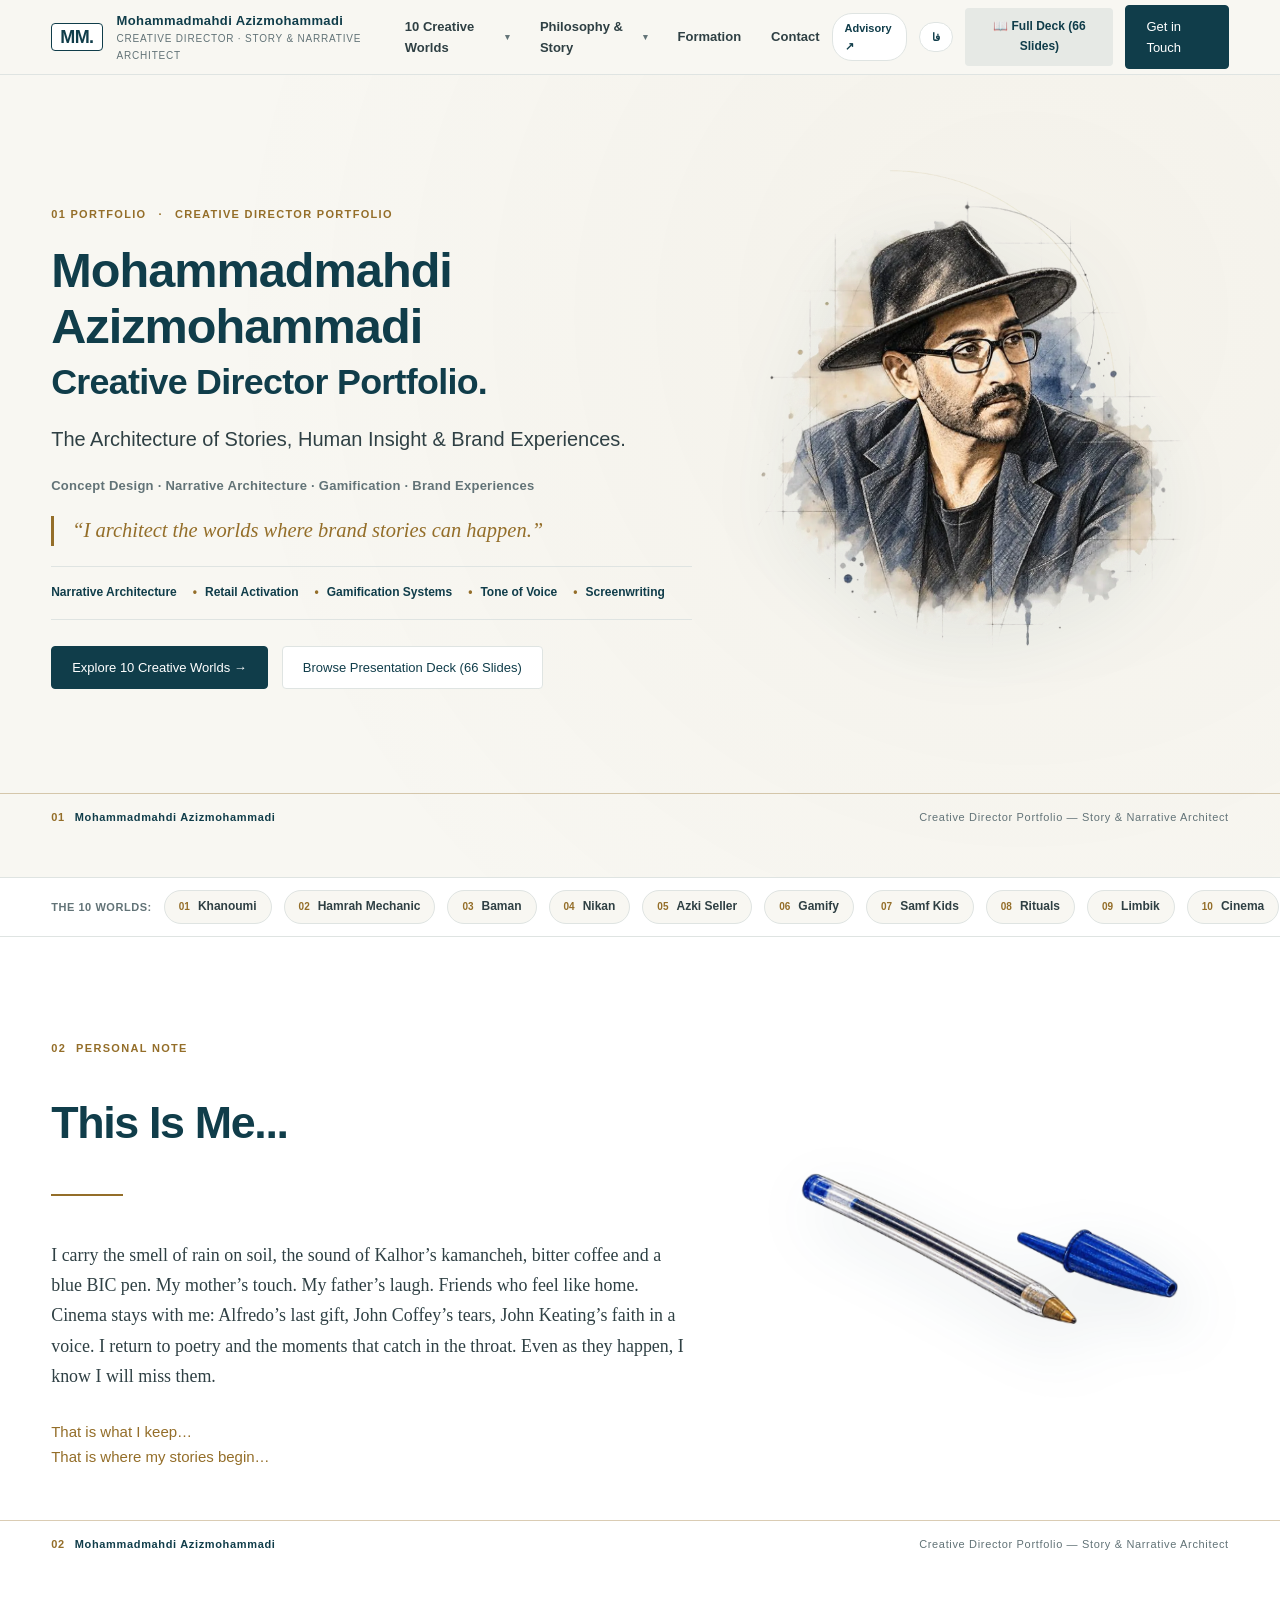
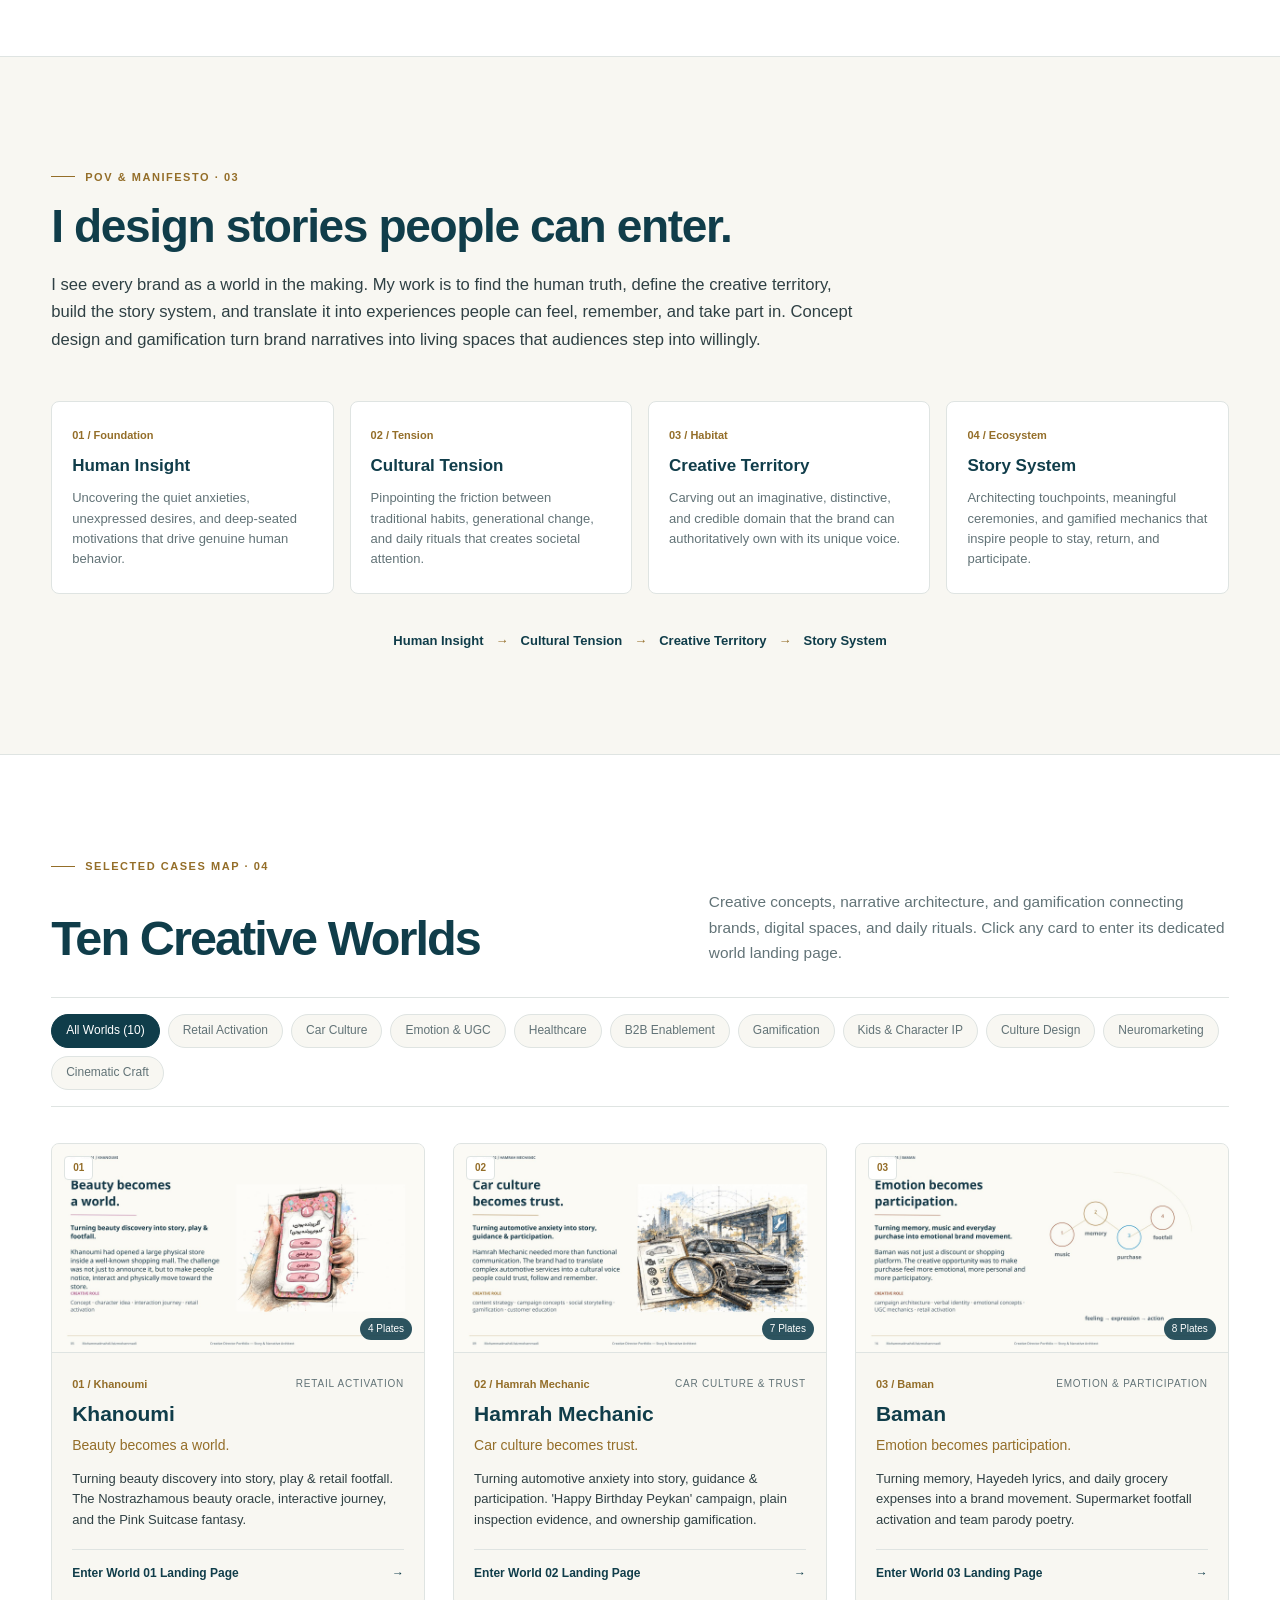
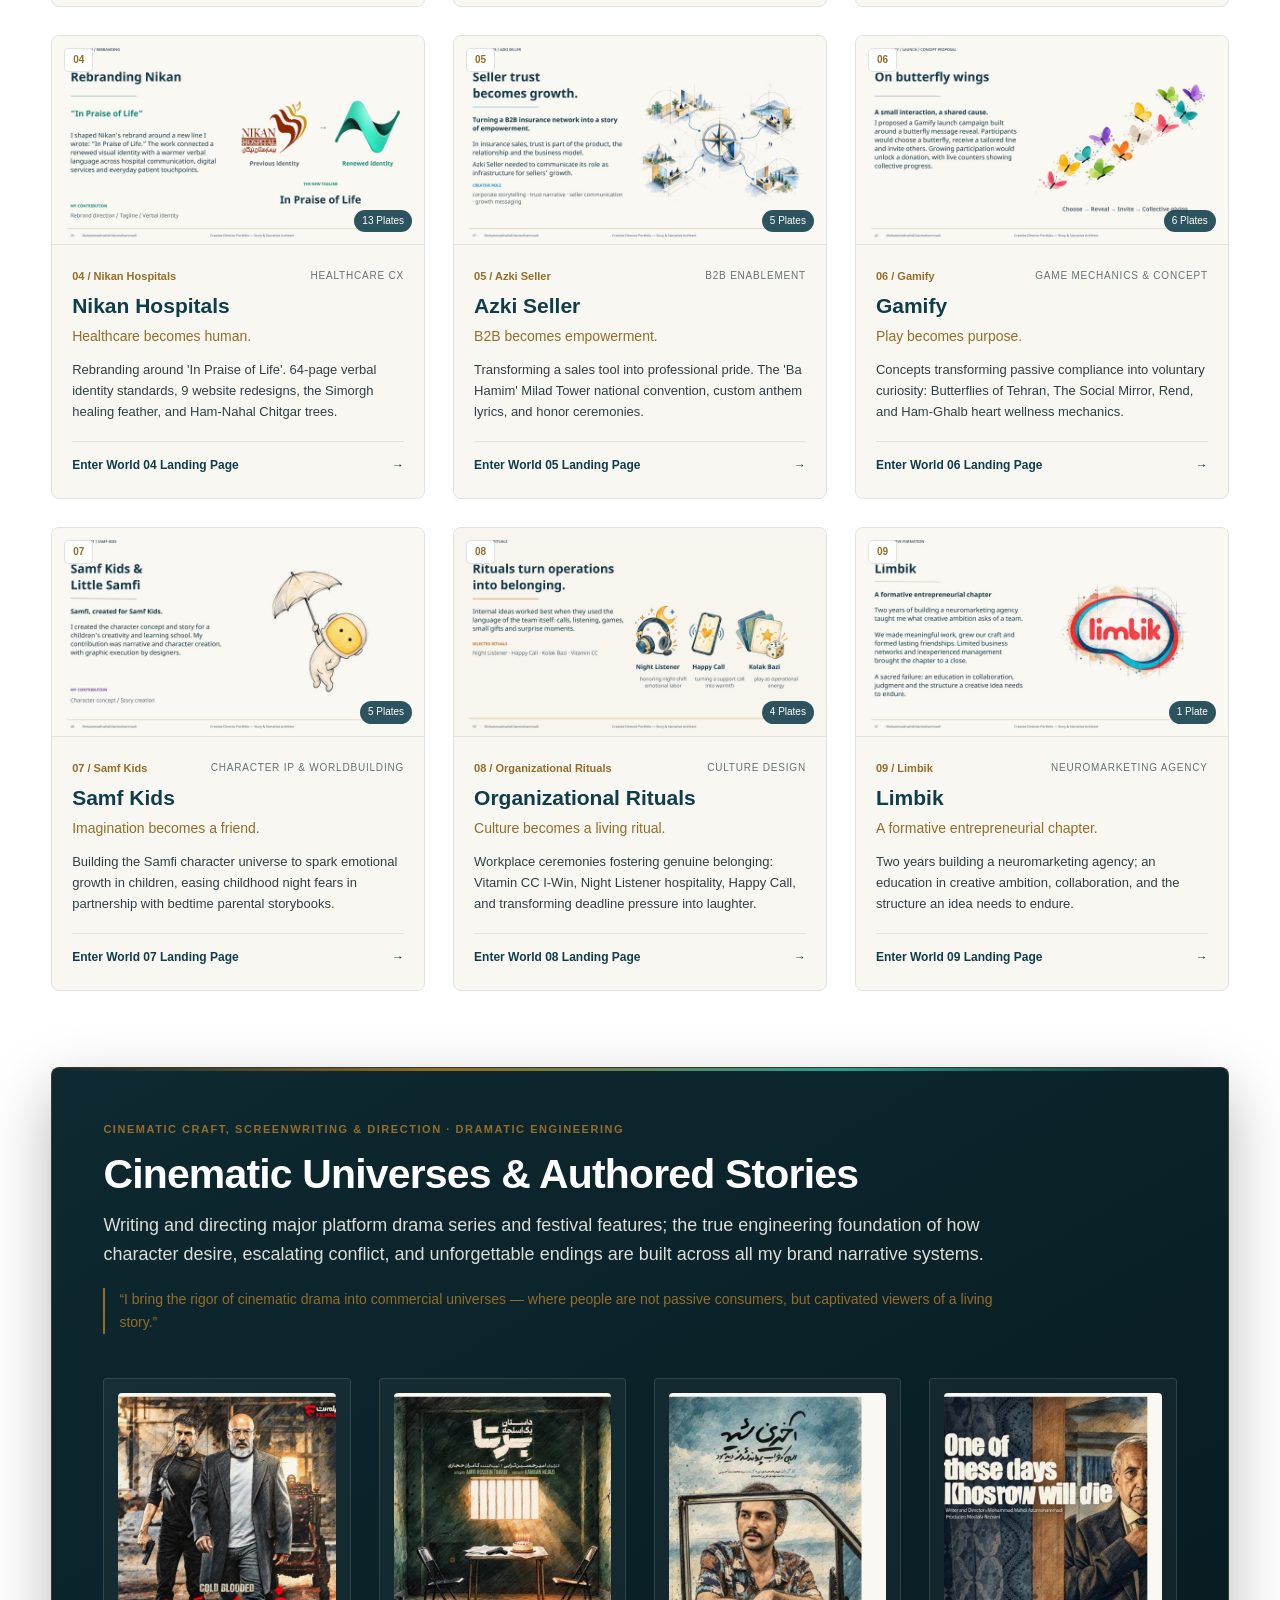
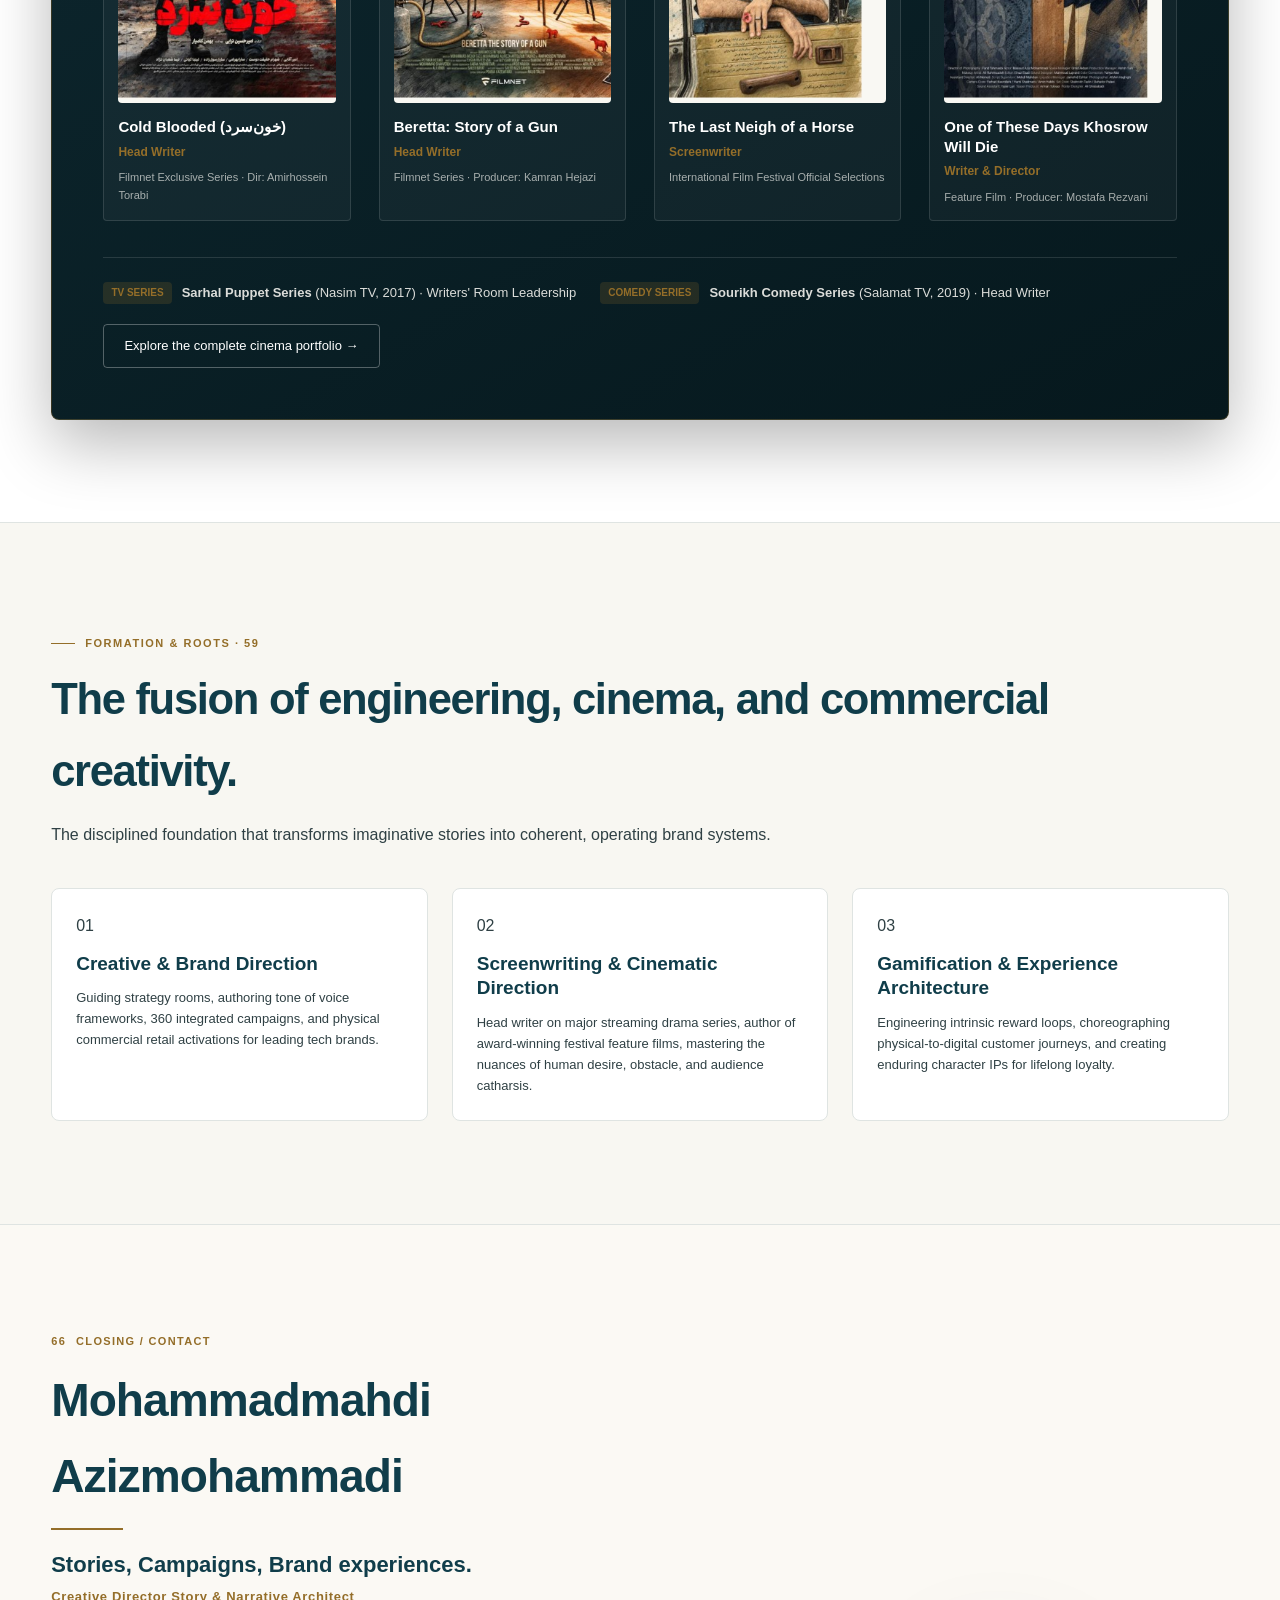
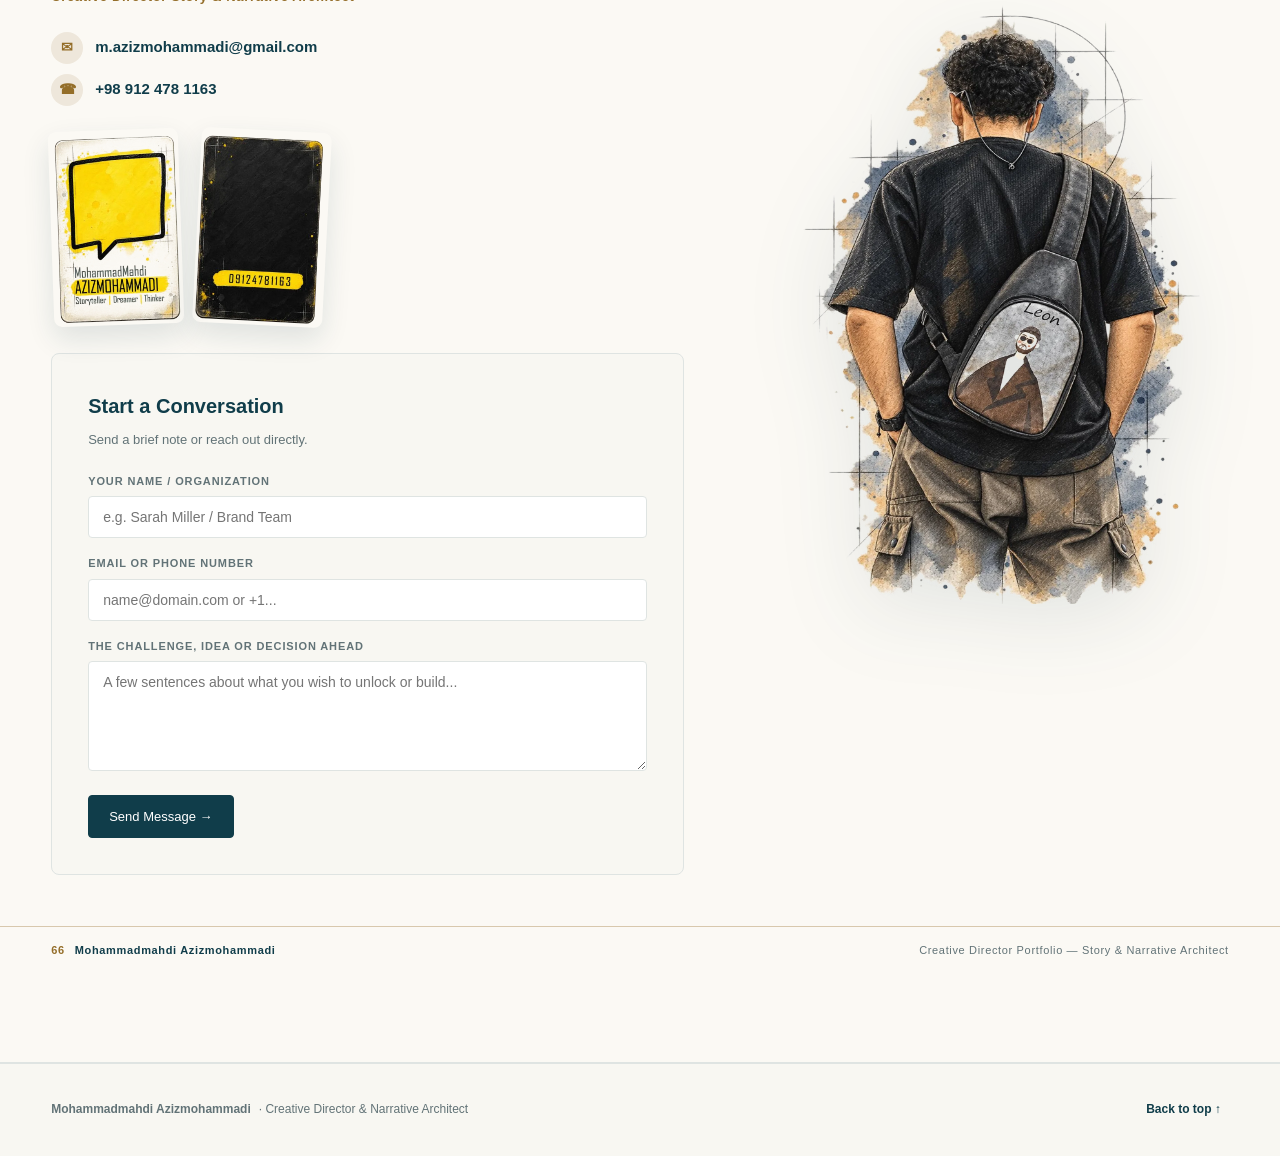
==== index.html @ a660a2ba "Use local type system and improve image decoding" ====
<!doctype html>
<html lang="en" dir="ltr">
<head>
  <meta charset="utf-8">
  <meta name="viewport" content="width=device-width, initial-scale=1">
  <meta name="description" content="Mohammadmahdi Azizmohammadi — Creative Director & Narrative Architect. The Architecture of Stories, Human Insight & Brand Experiences.">
  <meta name="theme-color" content="#f8f7f2">
  <link rel="canonical" href="https://portfolio.azizmohammadii.ir/">
  <link rel="alternate" hreflang="fa" href="https://portfolio.azizmohammadii.ir/index-fa.html">
  <link rel="alternate" hreflang="en" href="https://portfolio.azizmohammadii.ir/">
  <link rel="alternate" hreflang="x-default" href="https://portfolio.azizmohammadii.ir/">
  <meta property="og:url" content="https://portfolio.azizmohammadii.ir/">
  <title>Mohammadmahdi Azizmohammadi — Creative Director & Narrative Architect</title>
  
  <!-- Open Graph / Meta -->
  <meta property="og:type" content="website">
  <meta property="og:title" content="Mohammadmahdi Azizmohammadi — Creative Director Portfolio">
  <meta property="og:description" content="The Architecture of Stories, Human Insight & Brand Experiences. Concept Design · Narrative Architecture · Gamification · Brand Experiences.">
  <meta property="og:image" content="https://portfolio.azizmohammadii.ir/assets/deck/web/page-01.jpg">
  <meta name="twitter:card" content="summary_large_image">
  <meta name="twitter:title" content="Mohammadmahdi Azizmohammadi — Creative Director">
  <meta name="twitter:description" content="I architect the worlds where brand stories can happen.">
  <meta name="twitter:image" content="https://portfolio.azizmohammadii.ir/assets/deck/web/page-01.jpg">

  <!-- Schema.org Structured Data -->
  <script type="application/ld+json">
  {
    "@context": "https://schema.org",
    "@graph": [
      {
        "@type": "Person",
        "@id": "#person",
        "name": "Mohammadmahdi Azizmohammadi",
        "jobTitle": "Creative Director & Narrative Architect",
        "description": "The Architecture of Stories, Human Insight & Brand Experiences.",
        "email": "mailto:m.azizmohammadi@gmail.com",
        "telephone": "+989124781163",
        "image": "https://portfolio.azizmohammadii.ir/assets/deck/web/page-01.jpg"
      },
      {
        "@type": "ProfessionalService",
        "name": "Mohammadmahdi Azizmohammadi Creative Studio",
        "description": "Concept Design, Narrative Architecture, Gamification & Brand Experiences.",
        "provider": { "@id": "#person" }
      }
    ]
  }
  </script>

  <link rel="icon" href="data:image/svg+xml,<svg xmlns='http://www.w3.org/2000/svg' viewBox='0 0 100 100'><rect width='100' height='100' rx='20' fill='%23103d4a'/><text x='50%' y='55%' dominant-baseline='middle' text-anchor='middle' fill='%23f8f7f2' font-family='sans-serif' font-weight='700' font-size='42'>MM</text></svg>">
<link rel="stylesheet" href="portfolio.css">
</head>
<body>
  <a class="skip-link" href="#cases">Skip to projects</a>

  <!-- Architectural Laser Scan Curtain Transition -->
  <div class="architectural-curtain" id="architecturalCurtain" aria-hidden="true">
    <div class="curtain-backdrop"></div>
    <div class="curtain-laser-line"></div>
    <div class="curtain-content">
      <div class="curtain-coords">+ 35.6892° N / 51.3890° E // SCALE 1:1</div>
      <div class="curtain-title">ARCHITECTURAL SCAN // MM.</div>
    </div>
  </div>

  <!-- Ultra-Fast Kinetic Montage Intro (30 Project Slides @ 50ms) -->
  <header class="site-header">
    <div class="container header-inner">
      <div class="logo-group">
        <a href="#hero" class="site-mark" onclick="closeWorldLanding()" aria-label="Home">MM.</a>
        <div class="logo-text">
          <span class="logo-title">Mohammadmahdi Azizmohammadi</span>
          <span class="logo-subtitle">Creative Director · Story & Narrative Architect</span>
        </div>
      </div>

      <nav class="site-nav" id="siteNav" aria-label="Main Navigation">
        <ul class="nav-links">
          <!-- 10 Worlds Dropdown -->
          <li class="nav-item">
            <a href="#cases" class="nav-link" onclick="closeWorldLanding()">
              <span>10 Creative Worlds</span>
              <span class="nav-chevron">▾</span>
            </a>
            <div class="nav-dropdown mega-dropdown">
              <div class="dropdown-header">
                <span>The 10 Authored Worlds (Cases 01 to 10)</span>
                <span>Case Chapters</span>
              </div>
              <div class="dropdown-grid">
                <a href="#cases" class="dropdown-item" data-open-case="khanoumi">
                  <span class="dropdown-item-num">01</span>
                  <div class="dropdown-item-copy">
                    <strong>Khanoumi</strong>
                    <small>Retail Activation & Nostrazhamous Oracle</small>
                  </div>
                </a>
                <a href="#cases" class="dropdown-item" data-open-case="hamrah">
                  <span class="dropdown-item-num">02</span>
                  <div class="dropdown-item-copy">
                    <strong>Hamrah Mechanic</strong>
                    <small>Car Culture, Inspection Evidence & Peykan</small>
                  </div>
                </a>
                <a href="#cases" class="dropdown-item" data-open-case="baman">
                  <span class="dropdown-item-num">03</span>
                  <div class="dropdown-item-copy">
                    <strong>Baman</strong>
                    <small>Emotion, Hayedeh Lyrics, Receipts & Team Lore</small>
                  </div>
                </a>
                <a href="#cases" class="dropdown-item" data-open-case="nikan">
                  <span class="dropdown-item-num">04</span>
                  <div class="dropdown-item-copy">
                    <strong>Nikan Hospitals</strong>
                    <small>In Praise of Life, Verbal Identity, 9 Sites & Simorgh</small>
                  </div>
                </a>
                <a href="#cases" class="dropdown-item" data-open-case="azki">
                  <span class="dropdown-item-num">05</span>
                  <div class="dropdown-item-copy">
                    <strong>Azki Seller</strong>
                    <small>B2B Agent Enablement & 'Ba Hamim' Convention</small>
                  </div>
                </a>
                <a href="#cases" class="dropdown-item" data-open-case="gamify">
                  <span class="dropdown-item-num">06</span>
                  <div class="dropdown-item-copy">
                    <strong>Gamify</strong>
                    <small>Game Mechanics: Butterflies, The Mirror & Rend</small>
                  </div>
                </a>
                <a href="#cases" class="dropdown-item" data-open-case="samf">
                  <span class="dropdown-item-num">07</span>
                  <div class="dropdown-item-copy">
                    <strong>Samf Kids</strong>
                    <small>Character IP Creation & Childhood Storyworld</small>
                  </div>
                </a>
                <a href="#cases" class="dropdown-item" data-open-case="rituals">
                  <span class="dropdown-item-num">08</span>
                  <div class="dropdown-item-copy">
                    <strong>Organizational Rituals</strong>
                    <small>Vitamin CC, Night Listener & Psychological Safety</small>
                  </div>
                </a>
                <a href="#cases" class="dropdown-item" data-open-case="limbik">
                  <span class="dropdown-item-num">09</span>
                  <div class="dropdown-item-copy">
                    <strong>Limbik</strong>
                    <small>Neuromarketing Agency & Entrepreneurial Chapter</small>
                  </div>
                </a>
                <a href="#cases" class="dropdown-item" data-open-case="screenwriting">
                  <span class="dropdown-item-num">10</span>
                  <div class="dropdown-item-copy">
                    <strong>Screenwriting & Cinema Craft</strong>
                    <small>Cold Blooded, Beretta, The Horse & Khosrow</small>
                  </div>
                </a>
              </div>
            </div>
          </li>

          <!-- Philosophy Dropdown -->
          <li class="nav-item">
            <a href="#pov" class="nav-link" onclick="closeWorldLanding()">
              <span>Philosophy & Story</span>
              <span class="nav-chevron">▾</span>
            </a>
            <div class="nav-dropdown">
              <a href="#about" class="dropdown-item" onclick="closeWorldLanding()">
                <span class="dropdown-item-num">02</span>
                <div class="dropdown-item-copy">
                  <strong>This Is Me... (Personal Note)</strong>
                  <small>Smell of rain, Kalhor's kamancheh & blue BIC pen</small>
                </div>
              </a>
              <a href="#pov" class="dropdown-item" onclick="closeWorldLanding()">
                <span class="dropdown-item-num">03</span>
                <div class="dropdown-item-copy">
                  <strong>The 4-Pillar Narrative Architecture</strong>
                  <small>From Human Insight to Story System</small>
                </div>
              </a>
            </div>
          </li>

          <li><a href="#formation" class="nav-link" onclick="closeWorldLanding()">Formation</a></li>
          <li><a href="#contact" class="nav-link" onclick="closeWorldLanding()">Contact</a></li>
        </ul>
      </nav>

      <div class="header-actions">
        <a href="https://azizmohammadii.ir/" class="lang-switch advisory-switch" title="Strategic Advisory">Advisory ↗</a>
        
        <a href="index-fa.html" class="lang-switch" title="Persian Edition">فا</a>
        <button type="button" class="btn-deck-trigger" onclick="openDeck(1)">
          <span>📖 Full Deck (66 Slides)</span>
        </button>
        <a href="#contact" class="btn-primary" onclick="closeWorldLanding()">Get in Touch</a>
        <button type="button" class="mobile-menu-btn" id="mobileMenuBtn" aria-label="Menu">☰</button>
      </div>
    </div>
  </header>

  <!-- Master Monograph View -->
  <main id="mainView">
    <!-- Page 01: Master Cover Monograph with Seamless Transparent Portrait -->
    <section class="hero-section hero-monograph" id="hero">
      <div class="container hero-grid">
        <div class="hero-copy">
          <div class="hero-deck-badge">
            <span>01 PORTFOLIO</span>
            <span>·</span>
            <span>CREATIVE DIRECTOR PORTFOLIO</span>
          </div>
          <h1 class="hero-title">
            <span class="hero-title-name">Mohammadmahdi Azizmohammadi</span>
            <span class="hero-title-role">Creative Director Portfolio.</span>
          </h1>
          <p class="hero-tagline">The Architecture of Stories, Human Insight & Brand Experiences.</p>
          <div class="hero-subtags">Concept Design · Narrative Architecture · Gamification · Brand Experiences</div>
          <blockquote class="hero-motto">“I architect the worlds where brand stories can happen.”</blockquote>
          
          <div class="hero-specialisms">
            <span class="spec-item">Narrative Architecture</span>
            <span class="spec-item">Retail Activation</span>
            <span class="spec-item">Gamification Systems</span>
            <span class="spec-item">Tone of Voice</span>
            <span class="spec-item">Screenwriting</span>
          </div>

          <div class="hero-actions">
            <a href="#cases" class="btn-primary">Explore 10 Creative Worlds →</a>
            <button type="button" class="btn-secondary" onclick="openDeck(1)">Browse Presentation Deck (66 Slides)</button>
          </div>
        </div>

        <!-- Direct Transparent Portrait Artwork: No White Cards, No Frames -->
        <div class="hero-artwork-area">
          <img src="assets/deck/web/portrait-cover.webp" alt="Mohammadmahdi Azizmohammadi — Story & Narrative Architect" class="hero-portrait-art" width="710" height="885" loading="eager" decoding="async"/>
        </div>
      </div>

      <!-- Architectural Monograph Baseline Rule -->
      <div class="container monograph-baseline-rule">
        <div class="baseline-left">
          <span class="baseline-num">01</span>
          <span class="baseline-author">Mohammadmahdi Azizmohammadi</span>
        </div>
        <div class="baseline-right">
          <span>Creative Director Portfolio — Story & Narrative Architect</span>
        </div>
      </div>
    </section>

    <!-- Chapter Fast-Jump Ribbon -->
    <div class="chapter-ribbon" role="navigation" aria-label="Fast Jump to Chapters">
      <div class="container chapter-ribbon-inner">
        <span style="font-size:11px;font-weight:700;color:var(--muted);letter-spacing:0.05em;">THE 10 WORLDS:</span>
        <button type="button" class="chapter-pill" data-open-case="khanoumi"><span class="chapter-pill-num">01</span> Khanoumi</button>
        <button type="button" class="chapter-pill" data-open-case="hamrah"><span class="chapter-pill-num">02</span> Hamrah Mechanic</button>
        <button type="button" class="chapter-pill" data-open-case="baman"><span class="chapter-pill-num">03</span> Baman</button>
        <button type="button" class="chapter-pill" data-open-case="nikan"><span class="chapter-pill-num">04</span> Nikan</button>
        <button type="button" class="chapter-pill" data-open-case="azki"><span class="chapter-pill-num">05</span> Azki Seller</button>
        <button type="button" class="chapter-pill" data-open-case="gamify"><span class="chapter-pill-num">06</span> Gamify</button>
        <button type="button" class="chapter-pill" data-open-case="samf"><span class="chapter-pill-num">07</span> Samf Kids</button>
        <button type="button" class="chapter-pill" data-open-case="rituals"><span class="chapter-pill-num">08</span> Rituals</button>
        <button type="button" class="chapter-pill" data-open-case="limbik"><span class="chapter-pill-num">09</span> Limbik</button>
        <button type="button" class="chapter-pill" data-open-case="screenwriting"><span class="chapter-pill-num">10</span> Cinema</button>
        <button type="button" class="chapter-pill" onclick="openDeck(1)" style="border-color:var(--gold);color:var(--gold);"><span class="chapter-pill-num">📖</span> Full Deck</button>
      </div>
    </div>

    <!-- Page 02: Personal Note ("This Is Me...") with Direct Transparent BIC Pen -->
    <section class="personal-note-section note-monograph" id="about">
      <div class="container note-grid">
        <div class="note-copy">
          <div class="monograph-folio-tag">
            <span>02</span>
            <span>PERSONAL NOTE</span>
          </div>
          <h2 class="note-title">This Is Me...</h2>
          <div class="note-gold-rule"></div>
          
          <p class="note-passage">
            I carry the smell of rain on soil, the sound of Kalhor’s kamancheh, bitter coffee and a blue BIC pen. My mother’s touch. My father’s laugh. Friends who feel like home. Cinema stays with me: Alfredo’s last gift, John Coffey’s tears, John Keating’s faith in a voice. I return to poetry and the moments that catch in the throat. Even as they happen, I know I will miss them.
          </p>
          <div class="note-closer">
            <p>That is what I keep…</p>
            <p>That is where my stories begin…</p>
          </div>
        </div>

        <!-- Direct Transparent Blue BIC Pen resting on the paper canvas -->
        <div class="note-artwork-area">
          <img src="assets/deck/web/bic-pen.webp" alt="Blue BIC Pen and Cap — Where Stories Begin" class="bic-pen-art" width="625" height="340" loading="lazy" decoding="async"/>
        </div>
      </div>

      <!-- Architectural Baseline Rule -->
      <div class="container monograph-baseline-rule">
        <div class="baseline-left">
          <span class="baseline-num">02</span>
          <span class="baseline-author">Mohammadmahdi Azizmohammadi</span>
        </div>
        <div class="baseline-right">
          <span>Creative Director Portfolio — Story & Narrative Architect</span>
        </div>
      </div>
    </section>

    <!-- Page 03: The 4-Pillar Narrative Architecture Manifesto -->
    <section class="pov-section" id="pov">
      <div class="container">
        <div class="pov-header">
          <span class="eyebrow">POV & Manifesto · 03</span>
          <h2>I design stories people can enter.</h2>
          <p>
            I see every brand as a world in the making. My work is to find the human truth, define the creative territory, build the story system, and translate it into experiences people can feel, remember, and take part in. Concept design and gamification turn brand narratives into living spaces that audiences step into willingly.
          </p>
        </div>

        <div class="framework-chain">
          <div class="framework-card">
            <div class="framework-step">01 / Foundation</div>
            <h3>Human Insight</h3>
            <p>Uncovering the quiet anxieties, unexpressed desires, and deep-seated motivations that drive genuine human behavior.</p>
          </div>
          <div class="framework-card">
            <div class="framework-step">02 / Tension</div>
            <h3>Cultural Tension</h3>
            <p>Pinpointing the friction between traditional habits, generational change, and daily rituals that creates societal attention.</p>
          </div>
          <div class="framework-card">
            <div class="framework-step">03 / Habitat</div>
            <h3>Creative Territory</h3>
            <p>Carving out an imaginative, distinctive, and credible domain that the brand can authoritatively own with its unique voice.</p>
          </div>
          <div class="framework-card">
            <div class="framework-step">04 / Ecosystem</div>
            <h3>Story System</h3>
            <p>Architecting touchpoints, meaningful ceremonies, and gamified mechanics that inspire people to stay, return, and participate.</p>
          </div>
        </div>

        <div class="framework-flow-indicator">
          Human Insight <span>→</span> Cultural Tension <span>→</span> Creative Territory <span>→</span> Story System
        </div>
      </div>
    </section>

    <!-- Page 04+: The 10 Creative Worlds Map -->
    <section class="cases-section" id="cases">
      <div class="container">
        <div class="cases-header">
          <span class="eyebrow">Selected Cases Map · 04</span>
          <div class="cases-intro-row">
            <div>
              <h2 class="cases-title">Ten Creative Worlds</h2>
            </div>
            <p class="cases-sub">
              Creative concepts, narrative architecture, and gamification connecting brands, digital spaces, and daily rituals. Click any card to enter its dedicated world landing page.
            </p>
          </div>
        </div>

        <!-- Filters -->
        <div class="filter-bar" role="toolbar" aria-label="Case Study Filters">
          <button type="button" class="filter-btn active" data-filter="all">All Worlds (10)</button>
          <button type="button" class="filter-btn" data-filter="retail">Retail Activation</button>
          <button type="button" class="filter-btn" data-filter="automotive">Car Culture</button>
          <button type="button" class="filter-btn" data-filter="emotion">Emotion & UGC</button>
          <button type="button" class="filter-btn" data-filter="healthcare">Healthcare</button>
          <button type="button" class="filter-btn" data-filter="b2b">B2B Enablement</button>
          <button type="button" class="filter-btn" data-filter="gamification">Gamification</button>
          <button type="button" class="filter-btn" data-filter="kids">Kids & Character IP</button>
          <button type="button" class="filter-btn" data-filter="culture">Culture Design</button>
          <button type="button" class="filter-btn" data-filter="agency">Neuromarketing</button>
          <button type="button" class="filter-btn" data-filter="cinema">Cinematic Craft</button>
        </div>

        <!-- 10 Cases Grid -->
        <div class="cases-grid">
          <!-- 01 Khanoumi -->
          <article class="case-card" tabindex="0" data-case="khanoumi" data-category="retail gamification">
            <div class="case-card-thumb">
              <img src="assets/deck/web/page-05.jpg" alt="Khanoumi Retail Activation" width="600" height="338" loading="lazy" decoding="async"/>
              <span class="case-badge">01</span>
              <span class="case-slide-count">4 Plates</span>
            </div>
            <div class="case-card-content">
              <div class="case-meta">
                <span class="case-num">01 / Khanoumi</span>
                <span class="case-cat">Retail Activation</span>
              </div>
              <h3 class="case-title">Khanoumi</h3>
              <p class="case-headline">Beauty becomes a world.</p>
              <p class="case-desc">Turning beauty discovery into story, play & retail footfall. The Nostrazhamous beauty oracle, interactive journey, and the Pink Suitcase fantasy.</p>
              <div class="case-action">
                <span>Enter World 01 Landing Page</span>
                <span class="case-action-arrow">→</span>
              </div>
            </div>
          </article>

          <!-- 02 Hamrah Mechanic -->
          <article class="case-card" tabindex="0" data-case="hamrah" data-category="automotive gamification">
            <div class="case-card-thumb">
              <img src="assets/deck/web/page-09.jpg" alt="Hamrah Mechanic Car Culture" width="600" height="338" loading="lazy" decoding="async"/>
              <span class="case-badge">02</span>
              <span class="case-slide-count">7 Plates</span>
            </div>
            <div class="case-card-content">
              <div class="case-meta">
                <span class="case-num">02 / Hamrah Mechanic</span>
                <span class="case-cat">Car Culture & Trust</span>
              </div>
              <h3 class="case-title">Hamrah Mechanic</h3>
              <p class="case-headline">Car culture becomes trust.</p>
              <p class="case-desc">Turning automotive anxiety into story, guidance & participation. 'Happy Birthday Peykan' campaign, plain inspection evidence, and ownership gamification.</p>
              <div class="case-action">
                <span>Enter World 02 Landing Page</span>
                <span class="case-action-arrow">→</span>
              </div>
            </div>
          </article>

          <!-- 03 Baman -->
          <article class="case-card" tabindex="0" data-case="baman" data-category="emotion retail">
            <div class="case-card-thumb">
              <img src="assets/deck/web/page-16.jpg" alt="Baman Emotion & Participation" width="600" height="338" loading="lazy" decoding="async"/>
              <span class="case-badge">03</span>
              <span class="case-slide-count">8 Plates</span>
            </div>
            <div class="case-card-content">
              <div class="case-meta">
                <span class="case-num">03 / Baman</span>
                <span class="case-cat">Emotion & Participation</span>
              </div>
              <h3 class="case-title">Baman</h3>
              <p class="case-headline">Emotion becomes participation.</p>
              <p class="case-desc">Turning memory, Hayedeh lyrics, and daily grocery expenses into a brand movement. Supermarket footfall activation and team parody poetry.</p>
              <div class="case-action">
                <span>Enter World 03 Landing Page</span>
                <span class="case-action-arrow">→</span>
              </div>
            </div>
          </article>

          <!-- 04 Nikan Hospitals -->
          <article class="case-card" tabindex="0" data-case="nikan" data-category="healthcare culture">
            <div class="case-card-thumb">
              <img src="assets/deck/web/page-24.jpg" alt="Nikan Hospitals In Praise of Life" width="600" height="338" loading="lazy" decoding="async"/>
              <span class="case-badge">04</span>
              <span class="case-slide-count">13 Plates</span>
            </div>
            <div class="case-card-content">
              <div class="case-meta">
                <span class="case-num">04 / Nikan Hospitals</span>
                <span class="case-cat">Healthcare CX</span>
              </div>
              <h3 class="case-title">Nikan Hospitals</h3>
              <p class="case-headline">Healthcare becomes human.</p>
              <p class="case-desc">Rebranding around 'In Praise of Life'. 64-page verbal identity standards, 9 website redesigns, the Simorgh healing feather, and Ham-Nahal Chitgar trees.</p>
              <div class="case-action">
                <span>Enter World 04 Landing Page</span>
                <span class="case-action-arrow">→</span>
              </div>
            </div>
          </article>

          <!-- 05 Azki Seller -->
          <article class="case-card" tabindex="0" data-case="azki" data-category="b2b culture">
            <div class="case-card-thumb">
              <img src="assets/deck/web/page-37.jpg" alt="Azki Seller B2B Enablement" width="600" height="338" loading="lazy" decoding="async"/>
              <span class="case-badge">05</span>
              <span class="case-slide-count">5 Plates</span>
            </div>
            <div class="case-card-content">
              <div class="case-meta">
                <span class="case-num">05 / Azki Seller</span>
                <span class="case-cat">B2B Enablement</span>
              </div>
              <h3 class="case-title">Azki Seller</h3>
              <p class="case-headline">B2B becomes empowerment.</p>
              <p class="case-desc">Transforming a sales tool into professional pride. The 'Ba Hamim' Milad Tower national convention, custom anthem lyrics, and honor ceremonies.</p>
              <div class="case-action">
                <span>Enter World 05 Landing Page</span>
                <span class="case-action-arrow">→</span>
              </div>
            </div>
          </article>

          <!-- 06 Gamify -->
          <article class="case-card" tabindex="0" data-case="gamify" data-category="gamification">
            <div class="case-card-thumb">
              <img src="assets/deck/web/page-42.jpg" alt="Gamify Concepts" width="600" height="338" loading="lazy" decoding="async"/>
              <span class="case-badge">06</span>
              <span class="case-slide-count">6 Plates</span>
            </div>
            <div class="case-card-content">
              <div class="case-meta">
                <span class="case-num">06 / Gamify</span>
                <span class="case-cat">Game Mechanics & Concept</span>
              </div>
              <h3 class="case-title">Gamify</h3>
              <p class="case-headline">Play becomes purpose.</p>
              <p class="case-desc">Concepts transforming passive compliance into voluntary curiosity: Butterflies of Tehran, The Social Mirror, Rend, and Ham-Ghalb heart wellness mechanics.</p>
              <div class="case-action">
                <span>Enter World 06 Landing Page</span>
                <span class="case-action-arrow">→</span>
              </div>
            </div>
          </article>

          <!-- 07 Samf Kids -->
          <article class="case-card" tabindex="0" data-case="samf" data-category="kids">
            <div class="case-card-thumb">
              <img src="assets/deck/web/page-48.jpg" alt="Samf Kids Character IP" width="600" height="338" loading="lazy" decoding="async"/>
              <span class="case-badge">07</span>
              <span class="case-slide-count">5 Plates</span>
            </div>
            <div class="case-card-content">
              <div class="case-meta">
                <span class="case-num">07 / Samf Kids</span>
                <span class="case-cat">Character IP & Worldbuilding</span>
              </div>
              <h3 class="case-title">Samf Kids</h3>
              <p class="case-headline">Imagination becomes a friend.</p>
              <p class="case-desc">Building the Samfi character universe to spark emotional growth in children, easing childhood night fears in partnership with bedtime parental storybooks.</p>
              <div class="case-action">
                <span>Enter World 07 Landing Page</span>
                <span class="case-action-arrow">→</span>
              </div>
            </div>
          </article>

          <!-- 08 Organizational Rituals -->
          <article class="case-card" tabindex="0" data-case="rituals" data-category="culture">
            <div class="case-card-thumb">
              <img src="assets/deck/web/page-53.jpg" alt="Organizational Rituals Vitamin CC" width="600" height="338" loading="lazy" decoding="async"/>
              <span class="case-badge">08</span>
              <span class="case-slide-count">4 Plates</span>
            </div>
            <div class="case-card-content">
              <div class="case-meta">
                <span class="case-num">08 / Organizational Rituals</span>
                <span class="case-cat">Culture Design</span>
              </div>
              <h3 class="case-title">Organizational Rituals</h3>
              <p class="case-headline">Culture becomes a living ritual.</p>
              <p class="case-desc">Workplace ceremonies fostering genuine belonging: Vitamin CC I-Win, Night Listener hospitality, Happy Call, and transforming deadline pressure into laughter.</p>
              <div class="case-action">
                <span>Enter World 08 Landing Page</span>
                <span class="case-action-arrow">→</span>
              </div>
            </div>
          </article>

          <!-- 09 Limbik -->
          <article class="case-card" tabindex="0" data-case="limbik" data-category="agency culture">
            <div class="case-card-thumb">
              <img src="assets/deck/web/page-57.jpg" alt="Limbik Neuromarketing Agency" width="600" height="338" loading="lazy" decoding="async"/>
              <span class="case-badge">09</span>
              <span class="case-slide-count">1 Plate</span>
            </div>
            <div class="case-card-content">
              <div class="case-meta">
                <span class="case-num">09 / Limbik</span>
                <span class="case-cat">Neuromarketing Agency</span>
              </div>
              <h3 class="case-title">Limbik</h3>
              <p class="case-headline">A formative entrepreneurial chapter.</p>
              <p class="case-desc">Two years building a neuromarketing agency; an education in creative ambition, collaboration, and the structure an idea needs to endure.</p>
              <div class="case-action">
                <span>Enter World 09 Landing Page</span>
                <span class="case-action-arrow">→</span>
              </div>
            </div>
          </article>

          <!-- 10 Screenwriting & Cinematic Craft -->
        </div>

        <!-- Dedicated Cinema & Series Showcase Box -->
        <section class="cinema-showcase-box" id="cinemaShowcase" data-category="cinema">
          <div class="cinema-showcase-header">
            <span class="cinema-eyebrow">Cinematic Craft, Screenwriting & Direction · Dramatic Engineering</span>
            <h2 class="cinema-title">Cinematic Universes & Authored Stories</h2>
            <p class="cinema-lead">
              Writing and directing major platform drama series and festival features; the true engineering foundation of how character desire, escalating conflict, and unforgettable endings are built across all my brand narrative systems.
            </p>
            <p class="cinema-quote">
              “I bring the rigor of cinematic drama into commercial universes — where people are not passive consumers, but captivated viewers of a living story.”
            </p>
          </div>

          <!-- 4 Posters Grid -->
          <div class="cinema-posters-grid">
            <!-- 01 Cold Blooded -->
            <article class="cinema-poster-card" tabindex="0" data-open-case="screenwriting">
              <div class="cinema-poster-wrap">
                <img src="assets/deck/web/poster-cold-blooded.jpg" alt="Cold Blooded Series — Head Writer" width="400" height="515" loading="lazy" decoding="async"/>
              </div>
              <div class="cinema-poster-info">
                <h3 class="cinema-work-title">Cold Blooded (خون‌سرد)</h3>
                <div class="cinema-work-role">Head Writer</div>
                <div class="cinema-work-platform">Filmnet Exclusive Series · Dir: Amirhossein Torabi</div>
              </div>
            </article>

            <!-- 02 Beretta -->
            <article class="cinema-poster-card" tabindex="0" data-open-case="screenwriting">
              <div class="cinema-poster-wrap">
                <img src="assets/deck/web/poster-beretta.jpg" alt="Beretta: Story of a Gun — Head Writer" width="400" height="515" loading="lazy" decoding="async"/>
              </div>
              <div class="cinema-poster-info">
                <h3 class="cinema-work-title">Beretta: Story of a Gun</h3>
                <div class="cinema-work-role">Head Writer</div>
                <div class="cinema-work-platform">Filmnet Series · Producer: Kamran Hejazi</div>
              </div>
            </article>

            <!-- 03 The Last Neigh of a Horse -->
            <article class="cinema-poster-card" tabindex="0" data-open-case="screenwriting">
              <div class="cinema-poster-wrap">
                <img src="assets/deck/web/poster-horse.jpg" alt="The Last Neigh of a Horse — Writer" width="400" height="515" loading="lazy" decoding="async"/>
              </div>
              <div class="cinema-poster-info">
                <h3 class="cinema-work-title">The Last Neigh of a Horse</h3>
                <div class="cinema-work-role">Screenwriter</div>
                <div class="cinema-work-platform">International Film Festival Official Selections</div>
              </div>
            </article>

            <!-- 04 Khosrow Will Die -->
            <article class="cinema-poster-card" tabindex="0" data-open-case="screenwriting">
              <div class="cinema-poster-wrap">
                <img src="assets/deck/web/poster-khosrow.jpg" alt="One of These Days Khosrow Will Die — Writer & Director" width="400" height="515" loading="lazy" decoding="async"/>
              </div>
              <div class="cinema-poster-info">
                <h3 class="cinema-work-title">One of These Days Khosrow Will Die</h3>
                <div class="cinema-work-role">Writer & Director</div>
                <div class="cinema-work-platform">Feature Film · Producer: Mostafa Rezvani</div>
              </div>
            </article>
          </div>

          <!-- Secondary Strip (Television & Puppet Series) -->
          <div class="cinema-secondary-strip">
            <div class="secondary-works-list">
              <div class="secondary-work-item" tabindex="0" data-open-case="screenwriting" style="cursor:pointer;">
                <span class="secondary-work-badge">TV SERIES</span>
                <span><strong>Sarhal Puppet Series</strong> (Nasim TV, 2017) · Writers' Room Leadership</span>
              </div>
              <div class="secondary-work-item" tabindex="0" data-open-case="screenwriting" style="cursor:pointer;">
                <span class="secondary-work-badge">COMEDY SERIES</span>
                <span><strong>Sourikh Comedy Series</strong> (Salamat TV, 2019) · Head Writer</span>
              </div>
            </div>
            <div>
              <button type="button" class="btn-secondary" data-open-case="screenwriting" style="color:#ffffff;border-color:rgba(255,255,255,0.3);background:transparent;">
                Explore the complete cinema portfolio →
              </button>
            </div>
          </div>
        </section>
      </div>
    </section>

    <!-- Page 59: Formation & Roots -->
    <section class="formation-section" id="formation">
      <div class="container">
        <div class="formation-header">
          <span class="eyebrow">Formation & Roots · 59</span>
          <h2>The fusion of engineering, cinema, and commercial creativity.</h2>
          <p>The disciplined foundation that transforms imaginative stories into coherent, operating brand systems.</p>
        </div>

        <div class="formation-grid">
          <div class="formation-card">
            <span class="formation-card-num">01</span>
            <h3>Creative & Brand Direction</h3>
            <p>Guiding strategy rooms, authoring tone of voice frameworks, 360 integrated campaigns, and physical commercial retail activations for leading tech brands.</p>
          </div>
          <div class="formation-card">
            <span class="formation-card-num">02</span>
            <h3>Screenwriting & Cinematic Direction</h3>
            <p>Head writer on major streaming drama series, author of award-winning festival feature films, mastering the nuances of human desire, obstacle, and audience catharsis.</p>
          </div>
          <div class="formation-card">
            <span class="formation-card-num">03</span>
            <h3>Gamification & Experience Architecture</h3>
            <p>Engineering intrinsic reward loops, choreographing physical-to-digital customer journeys, and creating enduring character IPs for lifelong loyalty.</p>
          </div>
        </div>
      </div>
    </section>

    <!-- Page 66: Master Closing & Contact with Direct Character & Tactile Badges -->
    <section class="closing-section closing-monograph" id="contact">
      <div class="container closing-grid">
        <div class="closing-copy">
          <div class="monograph-folio-tag">
            <span>66</span>
            <span>CLOSING / CONTACT</span>
          </div>
          <h2 class="closing-title">Mohammadmahdi Azizmohammadi</h2>
          <div class="closing-gold-rule"></div>

          <p class="closing-lead">Stories, Campaigns, Brand experiences.</p>
          <div class="closing-role-badge">Creative Director Story & Narrative Architect</div>

          <!-- Direct Channels -->
          <div class="contact-channels-list">
            <a href="mailto:m.azizmohammadi@gmail.com" class="channel-link">
              <span class="channel-icon">✉</span>
              <span class="channel-val">m.azizmohammadi@gmail.com</span>
            </a>
            <a href="tel:+989124781163" class="channel-link">
              <span class="channel-icon">☎</span>
              <span class="channel-val">+98 912 478 1163</span>
            </a>
          </div>

          <!-- Tactile Physical Cards from Slide 66 -->
          <div class="closing-tactile-badges">
            <div class="tactile-badge-card badge-bubble" title="Storyteller | Dreamer | Thinker">
              <img src="assets/deck/web/closing-card-bubble.webp" alt="MohammadMahdi AZIZMOHAMMADI - Storyteller Dreamer Thinker" width="255" height="380" decoding="async"/>
            </div>
            <div class="tactile-badge-card badge-phone" title="Direct Line: +98 912 478 1163">
              <img src="assets/deck/web/closing-card-phone.webp" alt="09124781163" width="255" height="380" decoding="async"/>
            </div>
          </div>

          <!-- Direct Message Form -->
          <div class="contact-form-wrap">
            <h3>Start a Conversation</h3>
            <p>Send a brief note or reach out directly.</p>

            <form class="contact-form" id="inquiryForm" novalidate>
              <div class="form-group">
                <label for="formName">Your Name / Organization</label>
                <input type="text" id="formName" name="name" required placeholder="e.g. Sarah Miller / Brand Team" autocomplete="name">
              </div>
              <div class="form-group">
                <label for="formContact">Email or Phone Number</label>
                <input type="text" id="formContact" name="contact" required placeholder="name@domain.com or +1..." autocomplete="email">
              </div>
              <div class="form-group">
                <label for="formMessage">The Challenge, Idea or Decision Ahead</label>
                <textarea id="formMessage" name="message" rows="3" required placeholder="A few sentences about what you wish to unlock or build..."></textarea>
              </div>
              <div class="form-actions">
                <button type="submit" class="btn-primary">Send Message →</button>
                <span class="form-status" id="formStatus" role="status" aria-live="polite"></span>
              </div>
            </form>
          </div>
        </div>

        <!-- Direct Character Artwork: Mohammadmahdi from the back with Leon bag -->
        <div class="closing-artwork-area">
          <img src="assets/deck/web/leon-closing-transparent.webp" alt="Mohammadmahdi Azizmohammadi — Closing Plate" class="leon-closing-art" width="725" height="955" loading="lazy" decoding="async"/>
        </div>
      </div>

      <!-- Architectural Monograph Baseline Rule -->
      <div class="container monograph-baseline-rule">
        <div class="baseline-left">
          <span class="baseline-num">66</span>
          <span class="baseline-author">Mohammadmahdi Azizmohammadi</span>
        </div>
        <div class="baseline-right">
          <span>Creative Director Portfolio — Story & Narrative Architect</span>
        </div>
      </div>
    </section>
  </main>

  <!-- Dedicated World Landing Page View (The 10 Creative Worlds) -->
  <section class="world-landing-view" id="worldLandingView" style="display:none;" aria-live="polite">
    <!-- Sticky Sub-Nav Bar -->
    <div class="world-nav-bar">
      <div class="container world-nav-inner">
        <button type="button" class="btn-back-to-map" id="btnBackToMap">
          <span class="back-arrow">←</span>
          <span>Back to 10 Creative Worlds</span>
        </button>

        <div class="world-nav-breadcrumbs">
          <span class="crumb-root">Portfolio</span>
          <span class="crumb-sep">/</span>
          <span class="crumb-section">10 Creative Worlds</span>
          <span class="crumb-sep">/</span>
          <span class="crumb-active" id="worldBreadcrumbTitle">01 Khanoumi</span>
        </div>

        <div class="world-nav-pager">
          <button type="button" class="pager-btn prev" id="worldPrevBtn" title="Previous World">‹ Previous World</button>
          <span class="world-counter-badge" id="worldCounterBadge">World 01 of 10</span>
          <button type="button" class="pager-btn next" id="worldNextBtn" title="Next World">Next World ›</button>
        </div>
      </div>
    </div>

    <!-- World Hero -->
    <header class="world-hero">
      <div class="container">
        <div class="world-hero-meta">
          <span id="worldHeroNum">World 01</span>
          <span>·</span>
          <span id="worldHeroCat">Retail Activation · Gamification</span>
        </div>
        <h2 class="world-hero-title" id="worldHeroTitle">Khanoumi</h1>
        <p class="world-hero-headline" id="worldHeroHeadline">Beauty becomes a world. Turning beauty discovery into story, play & retail footfall.</p>
      </div>
    </header>

    <!-- World 4 Strategic Pillars -->
    <div class="world-pillars-section">
      <div class="container world-pillars-grid">
        <div class="world-pillar-card">
          <div class="pillar-num">01 / INSIGHT</div>
          <div class="pillar-label">Human Insight & Challenge</div>
          <p class="pillar-body" id="worldChallenge">...</p>
        </div>
        <div class="world-pillar-card">
          <div class="pillar-num">02 / ROLE</div>
          <div class="pillar-label">Strategic Role & Execution</div>
          <p class="pillar-body" id="worldRole">...</p>
        </div>
        <div class="world-pillar-card">
          <div class="pillar-num">03 / TERRITORY</div>
          <div class="pillar-label">Creative Territory & Core Concept</div>
          <p class="pillar-body" id="worldTerritory">...</p>
        </div>
        <div class="world-pillar-card">
          <div class="pillar-num">04 / SYSTEM</div>
          <div class="pillar-label">Story System & Interaction Mechanics</div>
          <p class="pillar-body" id="worldMechanics">...</p>
        </div>
      </div>
    </div>

    <!-- Full Monograph Plates Container -->
    <div class="world-plates-section">
      <div class="container">
        <div class="plates-section-header">
          <span class="eyebrow">Project Visual Artifacts</span>
          <h2>Strategic Monograph Plates</h2>
          <p>Each plate represents an authored layer of character design, interaction journey, or verifiable proof. Click any plate to inspect in 4K resolution.</p>
        </div>

        <div class="world-plates-container" id="worldPlatesContainer">
          <!-- Populated dynamically by portfolio.js from CASES_DATA -->
        </div>
      </div>
    </div>

    <!-- World Footer -->
    <footer class="world-footer">
      <div class="container world-footer-inner">
        <div class="world-footer-cta">
          <h3>Interested in building a similar world for your brand?</h3>
          <p>Let's discuss narrative architecture, retail activation, or gamification systems.</p>
          <a href="#contact" class="btn-primary" onclick="closeWorldLanding()">Start a Conversation with Mohammadmahdi →</a>
        </div>
        <div class="world-footer-nav">
          <button type="button" class="btn-back-to-map" onclick="closeWorldLanding()">
            <span>↑ Back to All Worlds Map</span>
          </button>
        </div>
      </div>
    </footer>
  </section>

  <!-- Site Footer -->
  <footer class="site-footer">
    <div class="container footer-inner">
      <div class="footer-copyright">
        <strong>Mohammadmahdi Azizmohammadi</strong> · Creative Director & Narrative Architect
      </div>
      <div>
        <a href="#hero" class="back-to-top">Back to top ↑</a>
      </div>
    </div>
  </footer>

  <!-- Master Presentation Deck Lightbox (66 Slides) -->
  <div class="deck-modal" id="deckModal" role="dialog" aria-modal="true" aria-label="Portfolio Presentation Deck">
    <div class="deck-modal-bar">
      <div class="deck-modal-title">Mohammadmahdi Azizmohammadi — Creative Director Portfolio</div>
      <div class="deck-modal-actions">
        <span class="deck-counter" id="deckCounter">Slide 1 of 66</span>
        <button type="button" class="deck-modal-close" id="deckCloseBtn" aria-label="Close Deck">✕</button>
      </div>
    </div>
    <div class="deck-modal-body">
      <button type="button" class="deck-nav-btn prev" id="deckPrevBtn" aria-label="Previous Slide">‹</button>
      <img id="deckSlideView" class="deck-slide-view" src="assets/deck/web/page-01.jpg" alt="Slide 1" decoding="async"/>
      <button type="button" class="deck-nav-btn next" id="deckNextBtn" aria-label="Next Slide">›</button>
    </div>
    <div class="deck-thumbnail-strip" id="deckThumbStrip" role="region" aria-label="Slide Thumbnails"></div>
  </div>

  <script src="portfolio.js"></script>
</body>
</html>
---- portfolio.css ----
/* ==========================================================================
   Local Dana type system — Persian portfolio
   ========================================================================== */
@font-face{font-family:"DanaCinema";src:url("assets/fonts/DANA-LIGHT (1).TTF") format("truetype");font-weight:300;font-style:normal;font-display:swap}
@font-face{font-family:"DanaCinema";src:url("assets/fonts/DANA-REGULAR (1).TTF") format("truetype");font-weight:400;font-style:normal;font-display:swap}
@font-face{font-family:"DanaCinema";src:url("assets/fonts/DANA-MEDIUM (1).TTF") format("truetype");font-weight:500;font-style:normal;font-display:swap}
@font-face{font-family:"DanaCinema";src:url("assets/fonts/DANA-BOLD (1).TTF") format("truetype");font-weight:700;font-style:normal;font-display:swap}
@font-face{font-family:"DanaCinema";src:url("assets/fonts/DANA-EXTRABOLD (1).TTF") format("truetype");font-weight:800;font-style:normal;font-display:swap}
@font-face{font-family:"DanaCinema";src:url("assets/fonts/DANA-BLACK (1).TTF") format("truetype");font-weight:900;font-style:normal;font-display:swap}
/* ==========================================================================
   Mohammadmahdi Azizmohammadi — Creative Director Portfolio Styles
   The Architecture of Stories, Human Insight & Brand Experiences
   ========================================================================== */

:root {
  --bg: #f8f7f2;
  --paper: #ffffff;
  --ink: #103d4a;
  --ink-deep: #09262e;
  --ink-subtle: rgba(16, 61, 74, 0.08);
  --body: #2f4044;
  --muted: #627377;
  --muted-light: #8e9e9f;
  --gold: #946e29;
  --gold-light: #f5eedf;
  --gold-hover: #b28532;
  --line: #dfe4e2;
  --line-strong: #c3cbca;
  --accent: #b84b2c;
  --green-sapling: #2d6a4f;
  --green-leaf: #52b788;
  --shadow-sm: 0 2px 8px rgba(16, 61, 74, 0.06);
  --shadow-md: 0 12px 32px rgba(16, 61, 74, 0.09);
  --shadow-lg: 0 24px 60px rgba(16, 61, 74, 0.14);
  --radius-sm: 4px;
  --radius-md: 8px;
  --radius-lg: 14px;
  --container: 1280px;
  --pad: clamp(20px, 4vw, 64px);
  --font-en: "IBM Plex Sans", -apple-system, BlinkMacSystemFont, "Segoe UI", Roboto, sans-serif;
  --font-fa: "DanaCinema", Tahoma, Arial, sans-serif;
  --font-serif: Georgia, Cambria, "Times New Roman", serif;
  --transition-fast: 0.2s cubic-bezier(0.2, 0.8, 0.2, 1);
  --transition-smooth: 0.35s cubic-bezier(0.2, 0.8, 0.2, 1);
}

* {
  box-sizing: border-box;
  margin: 0;
  padding: 0;
}

html {
  scroll-behavior: smooth;
  font-size: 16px;
  text-size-adjust: 100%;
}

body {
  background-color: var(--bg);
  color: var(--body);
  font-family: var(--font-en);
  line-height: 1.65;
  -webkit-font-smoothing: antialiased;
  -moz-osx-font-smoothing: grayscale;
  overflow-x: hidden;
}

/* RTL Support */
[dir="rtl"] {
  font-family: var(--font-fa);
  text-align: right;
}

[dir="rtl"] .hero-actions,
[dir="rtl"] .nav-links,
[dir="rtl"] .meta-tags {
  flex-direction: row-reverse;
}

a {
  color: inherit;
  text-decoration: none;
  transition: color var(--transition-fast);
}

button {
  font: inherit;
  color: inherit;
  cursor: pointer;
  border: none;
  background: none;
  touch-action: manipulation;
}

img {
  display: block;
  max-width: 100%;
  height: auto;
}

:focus-visible {
  outline: 2px solid var(--gold);
  outline-offset: 4px;
}

.skip-link {
  position: fixed;
  top: 12px;
  left: 12px;
  z-index: 1000;
  background: var(--ink);
  color: #fff;
  padding: 10px 18px;
  border-radius: var(--radius-sm);
  transform: translateY(-200%);
  transition: transform 0.2s ease;
  font-size: 13px;
  font-weight: 500;
}

.skip-link:focus {
  transform: translateY(0);
}

.container {
  width: 100%;
  max-width: var(--container);
  margin: 0 auto;
  padding: 0 var(--pad);
}

/* Typography Helpers */
.eyebrow {
  display: inline-flex;
  align-items: center;
  gap: 10px;
  font-size: 11px;
  letter-spacing: 0.14em;
  text-transform: uppercase;
  color: var(--gold);
  font-weight: 600;
}

[dir="rtl"] .eyebrow {
  letter-spacing: 0.04em;
}

.eyebrow::before {
  content: "";
  display: inline-block;
  width: 24px;
  height: 1px;
  background-color: var(--gold);
}

.kicker {
  font-size: 11px;
  letter-spacing: 0.12em;
  text-transform: uppercase;
  color: var(--muted);
  font-weight: 600;
}

.gold {
  color: var(--gold);
}

/* ==========================================================================
   Header & Categorized Mega-Menu
   ========================================================================== */
.site-header {
  position: sticky;
  top: 0;
  z-index: 100;
  background: rgba(248, 247, 242, 0.95);
  backdrop-filter: blur(14px);
  -webkit-backdrop-filter: blur(14px);
  border-bottom: 1px solid var(--line);
  transition: background-color var(--transition-fast), border-color var(--transition-fast);
}

.header-inner {
  display: flex;
  align-items: center;
  justify-content: space-between;
  height: 74px;
}

.logo-group {
  display: flex;
  align-items: center;
  gap: 14px;
}

.site-mark {
  font-size: 18px;
  font-weight: 700;
  color: var(--ink);
  letter-spacing: -0.03em;
  border: 1px solid var(--ink);
  padding: 4px 8px;
  line-height: 1;
  border-radius: var(--radius-sm);
  background: #fff;
}

.logo-text {
  display: flex;
  flex-direction: column;
}

.logo-title {
  font-size: 13px;
  font-weight: 700;
  color: var(--ink);
  letter-spacing: 0.03em;
}

.logo-subtitle {
  font-size: 10px;
  letter-spacing: 0.08em;
  text-transform: uppercase;
  color: var(--muted);
}

.site-nav {
  display: flex;
  align-items: center;
  gap: 18px;
}

.nav-links {
  display: flex;
  align-items: center;
  gap: 6px;
  list-style: none;
}

.nav-item {
  position: relative;
}

.nav-link {
  font-size: 13px;
  color: var(--body);
  font-weight: 600;
  position: relative;
  padding: 8px 12px;
  border-radius: var(--radius-sm);
  display: inline-flex;
  align-items: center;
  gap: 6px;
  transition: all var(--transition-fast);
}

.nav-link:hover,
.nav-item.active .nav-link {
  color: var(--ink);
  background: rgba(16, 61, 74, 0.04);
}

.nav-chevron {
  font-size: 9px;
  color: var(--muted);
  transition: transform var(--transition-fast);
}

.nav-item:hover .nav-chevron {
  transform: rotate(180deg);
  color: var(--gold);
}

/* Dropdown Menu */
.nav-dropdown {
  position: absolute;
  top: 100%;
  right: 0;
  background: #fff;
  border: 1px solid var(--line);
  box-shadow: var(--shadow-lg);
  border-radius: var(--radius-md);
  padding: 18px;
  min-width: 320px;
  display: none;
  z-index: 200;
  animation: dropIn 0.25s cubic-bezier(0.2, 0.8, 0.2, 1);
}

[dir="ltr"] .nav-dropdown {
  right: auto;
  left: 0;
}

.nav-item:hover .nav-dropdown,
.nav-item:focus-within .nav-dropdown {
  display: block;
}

@keyframes dropIn {
  from { opacity: 0; transform: translateY(8px); }
  to { opacity: 1; transform: translateY(0); }
}

/* Mega-Menu for 9 Worlds */
.mega-dropdown {
  min-width: 620px;
  padding: 22px;
}

.dropdown-header {
  display: flex;
  justify-content: space-between;
  align-items: center;
  padding-bottom: 12px;
  margin-bottom: 14px;
  border-bottom: 1px solid var(--line);
  font-size: 11px;
  font-weight: 700;
  text-transform: uppercase;
  color: var(--gold);
}

.dropdown-grid {
  display: grid;
  grid-template-columns: 1fr 1fr;
  gap: 16px 24px;
}

.dropdown-item {
  display: flex;
  align-items: flex-start;
  gap: 12px;
  padding: 10px 12px;
  border-radius: var(--radius-sm);
  background: var(--bg);
  border: 1px solid transparent;
  transition: all var(--transition-fast);
}

.dropdown-item:hover {
  background: #fff;
  border-color: var(--gold);
  transform: translateX(-3px);
  box-shadow: var(--shadow-sm);
}

[dir="ltr"] .dropdown-item:hover {
  transform: translateX(3px);
}

.dropdown-item-num {
  font-size: 11px;
  font-weight: 700;
  color: var(--gold);
  padding-top: 2px;
}

.dropdown-item-copy strong {
  display: block;
  font-size: 13px;
  color: var(--ink);
  line-height: 1.3;
}

.dropdown-item-copy small {
  display: block;
  font-size: 11px;
  color: var(--muted);
  line-height: 1.4;
  margin-top: 2px;
}

.header-actions {
  display: flex;
  align-items: center;
  gap: 12px;
}

.lang-switch {
  display: inline-flex;
  align-items: center;
  gap: 6px;
  padding: 5px 12px;
  background: #fff;
  border: 1px solid var(--line);
  border-radius: 20px;
  font-size: 11px;
  font-weight: 600;
  color: var(--ink);
  transition: all var(--transition-fast);
}

.lang-switch:hover {
  border-color: var(--gold);
  color: var(--gold);
  box-shadow: var(--shadow-sm);
}

.btn-deck-trigger {
  display: inline-flex;
  align-items: center;
  gap: 8px;
  padding: 8px 16px;
  background: var(--ink-subtle);
  border: 1px solid transparent;
  border-radius: var(--radius-sm);
  font-size: 12px;
  font-weight: 600;
  color: var(--ink);
  transition: all var(--transition-fast);
}

.btn-deck-trigger:hover {
  background: var(--ink);
  color: #fff;
}

.btn-primary {
  display: inline-flex;
  align-items: center;
  gap: 8px;
  padding: 10px 20px;
  background: var(--ink);
  color: #fff;
  border-radius: var(--radius-sm);
  font-size: 13px;
  font-weight: 500;
  transition: all var(--transition-fast);
  border: 1px solid var(--ink);
}

.btn-primary:hover {
  background: #174e5c;
  border-color: #174e5c;
  transform: translateY(-1px);
  box-shadow: var(--shadow-sm);
}

.btn-secondary {
  display: inline-flex;
  align-items: center;
  gap: 8px;
  padding: 10px 20px;
  background: #fff;
  color: var(--ink);
  border-radius: var(--radius-sm);
  font-size: 13px;
  font-weight: 500;
  border: 1px solid var(--line);
  transition: all var(--transition-fast);
}

.btn-secondary:hover {
  border-color: var(--gold);
  color: var(--gold);
  box-shadow: var(--shadow-sm);
}

.mobile-menu-btn {
  display: none;
  font-size: 22px;
  padding: 8px;
  color: var(--ink);
}

/* ==========================================================================
   Page 1 as Cover: Editorial Hero
   ========================================================================== */
.hero-section {
  position: relative;
  padding: clamp(48px, 7vw, 90px) 0 clamp(40px, 6vw, 70px);
  background: radial-gradient(circle at 85% 20%, rgba(148, 110, 41, 0.05) 0%, transparent 60%);
  border-bottom: 1px solid var(--line);
  overflow: hidden;
}

.hero-grid {
  display: grid;
  grid-template-columns: 1.15fr 0.85fr;
  gap: clamp(32px, 6vw, 80px);
  align-items: center;
}

.hero-copy {
  display: flex;
  flex-direction: column;
  gap: 20px;
}

.hero-deck-badge {
  display: inline-flex;
  align-items: center;
  gap: 12px;
  font-size: 11px;
  font-weight: 700;
  letter-spacing: 0.12em;
  color: var(--gold);
  text-transform: uppercase;
}

[dir="rtl"] .hero-deck-badge {
  letter-spacing: 0.05em;
}

.hero-title {
  font-size: clamp(34px, 4vw, 58px);
  font-weight: 700;
  line-height: 1.15;
  letter-spacing: -0.03em;
  color: var(--ink);
}

[dir="rtl"] .hero-title {
  letter-spacing: -0.02em;
  line-height: 1.25;
}

.hero-tagline {
  font-size: clamp(16px, 1.6vw, 20px);
  line-height: 1.55;
  color: var(--body);
  font-weight: 400;
}

.hero-motto {
  font-family: var(--font-serif);
  font-style: italic;
  font-size: clamp(18px, 1.6vw, 24px);
  color: var(--gold);
  line-height: 1.45;
  padding-left: 18px;
  border-left: 3px solid var(--gold);
}

[dir="rtl"] .hero-motto {
  font-style: normal;
  padding-left: 0;
  padding-right: 18px;
  border-left: none;
  border-right: 3px solid var(--gold);
}

.hero-specialisms {
  display: flex;
  flex-wrap: wrap;
  gap: 8px 16px;
  padding: 16px 0;
  border-top: 1px solid var(--line);
  border-bottom: 1px solid var(--line);
}

.spec-item {
  font-size: 12px;
  font-weight: 600;
  color: var(--ink);
  display: inline-flex;
  align-items: center;
  gap: 8px;
}

.spec-item::before {
  content: "•";
  color: var(--gold);
}

.spec-item:first-child::before {
  display: none;
}

.hero-actions {
  display: flex;
  flex-wrap: wrap;
  align-items: center;
  gap: 14px;
  margin-top: 6px;
}

.hero-visual {
  position: relative;
  display: flex;
  justify-content: center;
}

.hero-frame {
  position: relative;
  width: 100%;
  max-width: 440px;
  background: #fff;
  border: 1px solid var(--line);
  box-shadow: 12px 16px 0 -4px #faf9f4, 18px 24px 0 -8px #eae8df, var(--shadow-md);
  padding: 20px 20px 24px;
  transform: rotate(-1.5deg);
  transition: transform var(--transition-smooth), box-shadow var(--transition-smooth);
}

.hero-frame:hover {
  transform: rotate(0deg) translateY(-4px);
  box-shadow: 12px 16px 0 -4px #faf9f4, 18px 24px 0 -8px #eae8df, var(--shadow-lg);
}

[dir="rtl"] .hero-frame {
  transform: rotate(1.5deg);
}

[dir="rtl"] .hero-frame:hover {
  transform: rotate(0deg) translateY(-4px);
}

.hero-image-wrap {
  position: relative;
  background: #fff;
  overflow: hidden;
  display: grid;
  place-items: center;
}

.hero-image-wrap img {
  width: 100%;
  max-height: 430px;
  object-fit: contain;
}

.hero-frame-footer {
  margin-top: 16px;
  padding-top: 14px;
  border-top: 1px solid var(--line);
  display: flex;
  justify-content: space-between;
  align-items: flex-end;
  font-size: 11px;
}

.hero-frame-name {
  font-weight: 600;
  color: var(--ink);
  line-height: 1.3;
}

.hero-frame-role {
  color: var(--muted);
  font-size: 10px;
}

.hero-frame-num {
  font-size: 16px;
  font-weight: 700;
  color: var(--gold);
  line-height: 1;
}

/* ==========================================================================
   Chapter Navigator Ribbon (Quick Jump Below Cover)
   ========================================================================== */
.chapter-ribbon {
  background: #fff;
  border-bottom: 1px solid var(--line);
  padding: 12px 0;
  overflow-x: auto;
  scrollbar-width: none;
}
.chapter-ribbon::-webkit-scrollbar {
  display: none;
}

.chapter-ribbon-inner {
  display: flex;
  align-items: center;
  gap: 12px;
  white-space: nowrap;
}

.chapter-pill {
  display: inline-flex;
  align-items: center;
  gap: 8px;
  padding: 6px 14px;
  background: var(--bg);
  border: 1px solid var(--line);
  border-radius: 20px;
  font-size: 12px;
  font-weight: 600;
  color: var(--body);
  transition: all var(--transition-fast);
}

.chapter-pill:hover {
  border-color: var(--gold);
  color: var(--ink);
  background: #fff;
  transform: translateY(-1px);
}

.chapter-pill-num {
  color: var(--gold);
  font-size: 10px;
}

/* ==========================================================================
   Personal Note: "This Is Me..."
   ========================================================================== */
.personal-note-section {
  padding: clamp(60px, 8vw, 110px) 0;
  background: #fff;
  border-bottom: 1px solid var(--line);
}

.note-grid {
  display: grid;
  grid-template-columns: 1fr 1fr;
  gap: clamp(36px, 6vw, 90px);
  align-items: center;
}

.note-copy {
  display: flex;
  flex-direction: column;
  gap: 20px;
}

.note-copy h2 {
  font-size: clamp(32px, 3.5vw, 48px);
  color: var(--ink);
  font-weight: 600;
  letter-spacing: -0.03em;
}

.note-passage {
  font-family: var(--font-serif);
  font-size: clamp(17px, 1.4vw, 21px);
  line-height: 1.7;
  color: var(--body);
  position: relative;
}

[dir="rtl"] .note-passage {
  font-family: var(--font-fa);
  line-height: 1.95;
  font-size: clamp(16px, 1.35vw, 20px);
}

.note-closer {
  margin-top: 8px;
  font-size: 15px;
  font-weight: 500;
  color: var(--gold);
}

.note-visual {
  display: flex;
  flex-direction: column;
  align-items: center;
  justify-content: center;
  padding: 24px;
  background: var(--bg);
  border: 1px solid var(--line);
  border-radius: var(--radius-md);
  position: relative;
}

.note-visual img {
  max-height: 320px;
  object-fit: contain;
  mix-blend-mode: multiply;
}

.note-caption {
  margin-top: 16px;
  font-size: 11px;
  color: var(--muted);
  letter-spacing: 0.08em;
  text-transform: uppercase;
}

/* ==========================================================================
   Point of View (Manifesto & 4-Step Architecture)
   ========================================================================== */
.pov-section {
  padding: clamp(60px, 8vw, 110px) 0;
  border-bottom: 1px solid var(--line);
  background: var(--bg);
}

.pov-header {
  max-width: 820px;
  margin-bottom: 48px;
}

.pov-header h2 {
  font-size: clamp(32px, 3.6vw, 52px);
  color: var(--ink);
  font-weight: 600;
  line-height: 1.15;
  letter-spacing: -0.03em;
  margin: 14px 0 18px;
}

.pov-header p {
  font-size: clamp(16px, 1.3vw, 19px);
  color: var(--body);
  line-height: 1.65;
}

.framework-chain {
  display: grid;
  grid-template-columns: repeat(4, 1fr);
  gap: 16px;
  margin: 36px 0;
}

.framework-card {
  background: #fff;
  border: 1px solid var(--line);
  padding: 24px 20px;
  border-radius: var(--radius-md);
  position: relative;
  transition: all var(--transition-fast);
}

.framework-card:hover {
  border-color: var(--gold);
  transform: translateY(-3px);
  box-shadow: var(--shadow-sm);
}

.framework-step {
  font-size: 11px;
  font-weight: 700;
  color: var(--gold);
  margin-bottom: 8px;
}

.framework-card h3 {
  font-size: 17px;
  font-weight: 600;
  color: var(--ink);
  margin-bottom: 8px;
}

.framework-card p {
  font-size: 13px;
  color: var(--muted);
  line-height: 1.55;
}

.framework-flow-indicator {
  display: flex;
  align-items: center;
  justify-content: center;
  gap: 12px;
  margin-top: 24px;
  font-size: 13px;
  font-weight: 600;
  color: var(--ink);
}

.framework-flow-indicator span {
  color: var(--gold);
}

/* ==========================================================================
   Selected Case Map: Nine Creative Worlds
   ========================================================================== */
.cases-section {
  padding: clamp(60px, 8vw, 110px) 0;
  background: #fff;
  border-bottom: 1px solid var(--line);
}

.cases-header {
  display: flex;
  flex-direction: column;
  gap: 14px;
  margin-bottom: 32px;
}

.cases-intro-row {
  display: flex;
  justify-content: space-between;
  align-items: flex-end;
  gap: 24px;
  flex-wrap: wrap;
}

.cases-title {
  font-size: clamp(32px, 3.8vw, 54px);
  font-weight: 600;
  color: var(--ink);
  letter-spacing: -0.04em;
  line-height: 1.1;
}

.cases-sub {
  font-size: clamp(15px, 1.2vw, 18px);
  color: var(--muted);
  max-width: 520px;
}

/* Filter Controls */
.filter-bar {
  display: flex;
  align-items: center;
  gap: 8px;
  flex-wrap: wrap;
  padding: 16px 0;
  margin: 18px 0 36px;
  border-top: 1px solid var(--line);
  border-bottom: 1px solid var(--line);
}

.filter-btn {
  padding: 6px 14px;
  font-size: 12px;
  font-weight: 500;
  color: var(--muted);
  background: var(--bg);
  border: 1px solid var(--line);
  border-radius: 20px;
  transition: all var(--transition-fast);
}

.filter-btn:hover {
  color: var(--ink);
  border-color: var(--line-strong);
}

.filter-btn.active {
  background: var(--ink);
  color: #fff;
  border-color: var(--ink);
}

/* Case Grid */
.cases-grid {
  display: grid;
  grid-template-columns: repeat(3, 1fr);
  gap: 28px;
}

.case-card {
  background: var(--bg);
  border: 1px solid var(--line);
  border-radius: var(--radius-md);
  overflow: hidden;
  display: flex;
  flex-direction: column;
  transition: all var(--transition-smooth);
  cursor: pointer;
}

.case-card:hover {
  border-color: var(--gold);
  transform: translateY(-5px);
  box-shadow: var(--shadow-md);
  background: #fff;
}

.case-card-thumb {
  position: relative;
  aspect-ratio: 16 / 9;
  overflow: hidden;
  background: #fff;
  border-bottom: 1px solid var(--line);
}

.case-card-thumb img {
  width: 100%;
  height: 100%;
  object-fit: cover;
  transition: transform var(--transition-smooth);
}

.case-card:hover .case-card-thumb img {
  transform: scale(1.03);
}

.case-badge {
  position: absolute;
  top: 12px;
  left: 12px;
  background: rgba(255, 255, 255, 0.92);
  backdrop-filter: blur(8px);
  padding: 3px 8px;
  border-radius: var(--radius-sm);
  font-size: 10px;
  font-weight: 700;
  color: var(--gold);
  border: 1px solid var(--line);
}

[dir="rtl"] .case-badge {
  left: auto;
  right: 12px;
}

.case-slide-count {
  position: absolute;
  bottom: 12px;
  right: 12px;
  background: rgba(16, 61, 74, 0.88);
  color: #fff;
  font-size: 10px;
  padding: 3px 8px;
  border-radius: 20px;
  font-weight: 500;
}

[dir="rtl"] .case-slide-count {
  right: auto;
  left: 12px;
}

.case-card-content {
  padding: 22px 20px;
  display: flex;
  flex-direction: column;
  flex: 1;
}

.case-meta {
  display: flex;
  justify-content: space-between;
  align-items: center;
  font-size: 11px;
  margin-bottom: 8px;
}

.case-num {
  font-weight: 700;
  color: var(--gold);
}

.case-cat {
  color: var(--muted);
  text-transform: uppercase;
  font-size: 10px;
  letter-spacing: 0.08em;
}

.case-title {
  font-size: 21px;
  font-weight: 600;
  color: var(--ink);
  line-height: 1.25;
  margin-bottom: 6px;
}

.case-headline {
  font-size: 14px;
  color: var(--gold);
  font-weight: 500;
  margin-bottom: 12px;
}

.case-desc {
  font-size: 13px;
  color: var(--body);
  line-height: 1.6;
  margin-bottom: 18px;
  flex: 1;
}

.case-action {
  display: inline-flex;
  align-items: center;
  justify-content: space-between;
  width: 100%;
  padding-top: 14px;
  border-top: 1px solid var(--line);
  font-size: 12px;
  font-weight: 600;
  color: var(--ink);
  transition: color var(--transition-fast);
}

.case-card:hover .case-action {
  color: var(--gold);
}

.case-action-arrow {
  transition: transform var(--transition-fast);
}

.case-card:hover .case-action-arrow {
  transform: translateX(4px);
}

[dir="rtl"] .case-card:hover .case-action-arrow {
  transform: translateX(-4px);
}

/* ==========================================================================
   Creative Formation & Roots
   ========================================================================== */
.formation-section {
  padding: clamp(60px, 8vw, 110px) 0;
  background: var(--bg);
  border-bottom: 1px solid var(--line);
}

.formation-header {
  margin-bottom: 40px;
}

.formation-header h2 {
  font-size: clamp(30px, 3.4vw, 48px);
  color: var(--ink);
  font-weight: 600;
  letter-spacing: -0.03em;
  margin: 12px 0 14px;
}

.formation-grid {
  display: grid;
  grid-template-columns: repeat(3, 1fr);
  gap: 24px;
}

.formation-card {
  background: #fff;
  border: 1px solid var(--line);
  border-radius: var(--radius-md);
  padding: 24px;
  display: flex;
  flex-direction: column;
  gap: 12px;
  transition: all var(--transition-fast);
}

.formation-card:hover {
  border-color: var(--gold);
  transform: translateY(-3px);
  box-shadow: var(--shadow-sm);
}

.formation-tag {
  font-size: 10px;
  letter-spacing: 0.1em;
  text-transform: uppercase;
  color: var(--gold);
  font-weight: 600;
}

.formation-card h3 {
  font-size: 19px;
  font-weight: 600;
  color: var(--ink);
  line-height: 1.3;
}

.formation-card p {
  font-size: 13px;
  color: var(--body);
  line-height: 1.6;
}

.formation-meta {
  font-size: 11px;
  color: var(--muted);
  border-top: 1px solid var(--line);
  padding-top: 10px;
  margin-top: auto;
}

/* ==========================================================================
   Contact & Closing Section (With Page 66 Artwork Frame)
   ========================================================================== */
.contact-section {
  padding: clamp(60px, 8vw, 110px) 0;
  background: #fff;
  position: relative;
  overflow: hidden;
}

.simurgh-bg {
  position: absolute;
  right: -5%;
  bottom: -10%;
  width: 550px;
  height: 550px;
  opacity: 0.05;
  pointer-events: none;
  user-select: none;
}

[dir="rtl"] .simurgh-bg {
  right: auto;
  left: -5%;
}

.contact-grid {
  display: grid;
  grid-template-columns: 1.05fr 0.95fr;
  gap: clamp(36px, 6vw, 70px);
  align-items: start;
  position: relative;
  z-index: 2;
}

.contact-info {
  display: flex;
  flex-direction: column;
  gap: 22px;
}

.contact-info h2 {
  font-size: clamp(34px, 3.8vw, 52px);
  color: var(--ink);
  font-weight: 700;
  line-height: 1.15;
  letter-spacing: -0.03em;
}

.contact-lead {
  font-size: clamp(15px, 1.3vw, 18px);
  color: var(--body);
  line-height: 1.65;
}

.contact-quote {
  font-family: var(--font-serif);
  font-style: italic;
  font-size: 16px;
  color: var(--gold);
  padding: 14px 18px;
  background: var(--bg);
  border-left: 3px solid var(--gold);
  border-radius: var(--radius-sm);
}

[dir="rtl"] .contact-quote {
  font-style: normal;
  border-left: none;
  border-right: 3px solid var(--gold);
}

.direct-channels {
  display: flex;
  flex-direction: column;
  gap: 12px;
  margin-top: 4px;
}

.channel-item {
  display: flex;
  align-items: center;
  justify-content: space-between;
  padding: 14px 18px;
  background: var(--bg);
  border: 1px solid var(--line);
  border-radius: var(--radius-sm);
  font-size: 14px;
  font-weight: 600;
  color: var(--ink);
  transition: all var(--transition-fast);
}

.channel-item:hover {
  border-color: var(--gold);
  background: #fff;
  transform: translateX(4px);
  box-shadow: var(--shadow-sm);
}

[dir="rtl"] .channel-item:hover {
  transform: translateX(-4px);
}

.channel-label {
  display: flex;
  align-items: center;
  gap: 10px;
}

/* Page 66 Closing Visual Frame */
.closing-visual {
  position: relative;
  display: flex;
  flex-direction: column;
  align-items: center;
}

.closing-frame {
  position: relative;
  width: 100%;
  max-width: 460px;
  background: #fff;
  border: 1px solid var(--line);
  box-shadow: -10px 14px 0 -4px #faf9f4, -16px 22px 0 -8px #eae8df, var(--shadow-md);
  padding: 22px 22px 24px;
  transform: rotate(1.5deg);
  transition: transform var(--transition-smooth), box-shadow var(--transition-smooth);
  border-radius: var(--radius-sm);
  cursor: pointer;
}

[dir="ltr"] .closing-frame {
  box-shadow: 10px 14px 0 -4px #faf9f4, 16px 22px 0 -8px #eae8df, var(--shadow-md);
  transform: rotate(-1.5deg);
}

.closing-frame:hover {
  transform: rotate(0deg) translateY(-4px);
  box-shadow: -12px 18px 0 -4px #faf9f4, -18px 26px 0 -8px #eae8df, var(--shadow-lg);
}

[dir="ltr"] .closing-frame:hover {
  box-shadow: 12px 18px 0 -4px #faf9f4, 18px 26px 0 -8px #eae8df, var(--shadow-lg);
}

.closing-frame-header {
  display: flex;
  justify-content: space-between;
  align-items: center;
  border-bottom: 1px solid var(--line);
  padding-bottom: 12px;
  margin-bottom: 14px;
  font-size: 11px;
  font-weight: 700;
  color: var(--gold);
  letter-spacing: 0.1em;
  text-transform: uppercase;
}

.closing-image-wrap {
  position: relative;
  background: #fff;
  overflow: hidden;
  display: grid;
  place-items: center;
  border-radius: 2px;
}

.closing-image-wrap img {
  width: 100%;
  max-height: 440px;
  object-fit: contain;
  transition: transform var(--transition-smooth);
}

.closing-frame:hover .closing-image-wrap img {
  transform: scale(1.02);
}

.closing-frame-footer {
  margin-top: 16px;
  padding-top: 14px;
  border-top: 1px solid var(--line);
  display: flex;
  justify-content: space-between;
  align-items: flex-end;
  font-size: 11px;
}

.closing-frame-name {
  font-weight: 700;
  color: var(--ink);
  line-height: 1.3;
}

.closing-frame-role {
  color: var(--muted);
  font-size: 10px;
}

.closing-frame-num {
  font-size: 16px;
  font-weight: 700;
  color: var(--gold);
  line-height: 1;
}

/* Contact Form Wrap Below or Alongside */
.contact-form-wrap {
  background: var(--bg);
  border: 1px solid var(--line);
  border-radius: var(--radius-md);
  padding: clamp(24px, 4vw, 36px);
  margin-top: 16px;
}

.contact-form-wrap h3 {
  font-size: 20px;
  font-weight: 600;
  color: var(--ink);
  margin-bottom: 6px;
}

.contact-form-wrap p {
  font-size: 13px;
  color: var(--muted);
  margin-bottom: 22px;
}

.contact-form {
  display: flex;
  flex-direction: column;
  gap: 16px;
}

.form-group {
  display: flex;
  flex-direction: column;
  gap: 6px;
}

.form-group label {
  font-size: 11px;
  font-weight: 600;
  letter-spacing: 0.08em;
  text-transform: uppercase;
  color: var(--muted);
}

.form-group input,
.form-group textarea {
  font-family: inherit;
  font-size: 14px;
  padding: 12px 14px;
  background: #fff;
  border: 1px solid var(--line);
  border-radius: var(--radius-sm);
  color: var(--ink);
  outline: none;
  transition: border-color var(--transition-fast), box-shadow var(--transition-fast);
}

.form-group input:focus,
.form-group textarea:focus {
  border-color: var(--gold);
  box-shadow: 0 0 0 3px rgba(148, 110, 41, 0.15);
}

.form-group textarea {
  min-height: 110px;
  resize: vertical;
}

.form-actions {
  display: flex;
  align-items: center;
  justify-content: space-between;
  gap: 14px;
  margin-top: 8px;
}

.form-status {
  font-size: 12px;
  color: var(--gold);
  line-height: 1.4;
}

/* ==========================================================================
   Footer
   ========================================================================== */
.site-footer {
  padding: 32px 0;
  background: var(--bg);
  border-top: 1px solid var(--line);
  font-size: 12px;
  color: var(--muted);
}

.footer-inner {
  display: flex;
  align-items: center;
  justify-content: space-between;
  flex-wrap: wrap;
  gap: 16px;
}

.footer-copyright {
  display: flex;
  align-items: center;
  gap: 8px;
}

.back-to-top {
  display: inline-flex;
  align-items: center;
  gap: 6px;
  color: var(--ink);
  font-weight: 600;
  padding: 4px 8px;
  border-radius: var(--radius-sm);
  transition: all var(--transition-fast);
}

.back-to-top:hover {
  color: var(--gold);
}

/* ==========================================================================
   Modals & Drawers
   ========================================================================== */

/* Full Deck Lightbox (66 Slides) */
.deck-modal {
  position: fixed;
  inset: 0;
  z-index: 1000;
  background: rgba(9, 38, 46, 0.95);
  backdrop-filter: blur(16px);
  -webkit-backdrop-filter: blur(16px);
  display: none;
  flex-direction: column;
  color: #fff;
}

.deck-modal.active {
  display: flex;
}

.deck-modal-bar {
  display: flex;
  align-items: center;
  justify-content: space-between;
  padding: 14px 24px;
  background: rgba(16, 61, 74, 0.6);
  border-bottom: 1px solid rgba(255, 255, 255, 0.1);
}

.deck-modal-title {
  font-size: 14px;
  font-weight: 600;
  letter-spacing: 0.04em;
  color: #fff;
}

.deck-modal-actions {
  display: flex;
  align-items: center;
  gap: 16px;
}

.deck-counter {
  font-size: 13px;
  color: var(--gold);
  font-weight: 600;
}

.deck-modal-close {
  color: #fff;
  font-size: 26px;
  line-height: 1;
  padding: 4px 8px;
  border-radius: var(--radius-sm);
  transition: background-color var(--transition-fast);
}

.deck-modal-close:hover {
  background: rgba(255, 255, 255, 0.15);
}

.deck-modal-body {
  flex: 1;
  display: flex;
  align-items: center;
  justify-content: center;
  position: relative;
  padding: 16px 60px;
  overflow: hidden;
}

.deck-slide-view {
  max-width: 100%;
  max-height: calc(100vh - 180px);
  object-fit: contain;
  box-shadow: 0 20px 60px rgba(0, 0, 0, 0.5);
  border-radius: var(--radius-sm);
  background: #fff;
}

.deck-nav-btn {
  position: absolute;
  top: 50%;
  transform: translateY(-50%);
  width: 48px;
  height: 48px;
  border-radius: 50%;
  background: rgba(255, 255, 255, 0.15);
  color: #fff;
  display: grid;
  place-items: center;
  font-size: 22px;
  backdrop-filter: blur(8px);
  transition: all var(--transition-fast);
  z-index: 10;
}

.deck-nav-btn:hover {
  background: var(--gold);
  color: #fff;
}

.deck-nav-btn.prev {
  left: 16px;
}

.deck-nav-btn.next {
  right: 16px;
}

.deck-thumbnail-strip {
  height: 76px;
  background: rgba(10, 30, 37, 0.9);
  border-top: 1px solid rgba(255, 255, 255, 0.1);
  display: flex;
  align-items: center;
  gap: 8px;
  padding: 8px 16px;
  overflow-x: auto;
  scrollbar-width: thin;
}

.deck-thumb {
  height: 56px;
  aspect-ratio: 16 / 9;
  border-radius: 3px;
  overflow: hidden;
  border: 2px solid transparent;
  cursor: pointer;
  flex-shrink: 0;
  opacity: 0.6;
  transition: all var(--transition-fast);
}

.deck-thumb:hover {
  opacity: 0.9;
}

.deck-thumb.active {
  border-color: var(--gold);
  opacity: 1;
}

.deck-thumb img {
  width: 100%;
  height: 100%;
  object-fit: cover;
}

/* Case Study Deep-Dive Drawer / Modal */
.case-modal {
  position: fixed;
  inset: 0;
  z-index: 900;
  background: rgba(16, 61, 74, 0.65);
  backdrop-filter: blur(8px);
  -webkit-backdrop-filter: blur(8px);
  display: none;
  justify-content: center;
  align-items: center;
  padding: clamp(16px, 3vw, 40px);
  overflow-y: auto;
}

.case-modal.active {
  display: flex;
}

.case-modal-dialog {
  background: #fff;
  width: 100%;
  max-width: 1100px;
  max-height: 90vh;
  border-radius: var(--radius-md);
  box-shadow: var(--shadow-lg);
  overflow-y: auto;
  display: flex;
  flex-direction: column;
  position: relative;
  border: 1px solid var(--line);
}

.case-modal-header {
  position: sticky;
  top: 0;
  z-index: 10;
  background: rgba(255, 255, 255, 0.96);
  backdrop-filter: blur(10px);
  display: flex;
  align-items: center;
  justify-content: space-between;
  padding: 18px 28px;
  border-bottom: 1px solid var(--line);
}

.case-modal-meta {
  display: flex;
  align-items: center;
  gap: 12px;
}

.case-modal-num {
  font-size: 13px;
  font-weight: 700;
  color: var(--gold);
}

.case-modal-title {
  font-size: 18px;
  font-weight: 600;
  color: var(--ink);
}

.case-modal-close {
  font-size: 24px;
  line-height: 1;
  color: var(--ink);
  padding: 4px 8px;
  border-radius: var(--radius-sm);
  transition: color var(--transition-fast);
}

.case-modal-close:hover {
  color: var(--accent);
}

.case-modal-body {
  padding: clamp(24px, 4vw, 48px);
  display: flex;
  flex-direction: column;
  gap: 36px;
}

.case-overview-grid {
  display: grid;
  grid-template-columns: 1.1fr 0.9fr;
  gap: 36px;
  align-items: start;
}

.case-modal-copy h2 {
  font-size: clamp(26px, 3vw, 38px);
  color: var(--ink);
  font-weight: 600;
  line-height: 1.2;
  margin-bottom: 10px;
}

.case-modal-subtitle {
  font-size: 17px;
  color: var(--gold);
  font-weight: 500;
  margin-bottom: 20px;
}

.case-detail-block {
  margin-top: 18px;
  padding-top: 18px;
  border-top: 1px solid var(--line);
}

.case-detail-label {
  font-size: 10px;
  letter-spacing: 0.1em;
  text-transform: uppercase;
  color: var(--muted);
  font-weight: 600;
  margin-bottom: 6px;
}

.case-detail-val {
  font-size: 14px;
  color: var(--body);
  line-height: 1.6;
}

.case-gallery {
  display: flex;
  flex-direction: column;
  gap: 24px;
}

.case-gallery-item {
  background: var(--bg);
  border: 1px solid var(--line);
  border-radius: var(--radius-sm);
  overflow: hidden;
}

.case-gallery-item img {
  width: 100%;
  height: auto;
  display: block;
  cursor: pointer;
}

.case-gallery-caption {
  padding: 12px 18px;
  font-size: 13px;
  color: var(--muted);
  background: #fff;
  border-top: 1px solid var(--line);
}

/* ==========================================================================
   Responsive Breakpoints
   ========================================================================== */
@media (max-width: 1024px) {
  .hero-grid {
    grid-template-columns: 1fr;
    gap: 40px;
  }
  .hero-visual {
    order: -1;
  }
  .hero-frame {
    max-width: 380px;
  }
  .cases-grid {
    grid-template-columns: repeat(2, 1fr);
  }
  .formation-grid {
    grid-template-columns: repeat(2, 1fr);
  }
  .framework-chain {
    grid-template-columns: repeat(2, 1fr);
  }
  .mega-dropdown {
    min-width: 480px;
  }
}

@media (max-width: 768px) {
  .nav-links,
  .btn-deck-trigger,
  .btn-replay-intro {
    display: none;
  }
  .mobile-menu-btn {
    display: block;
  }
  .note-grid,
  .contact-grid,
  .case-overview-grid {
    grid-template-columns: 1fr;
  }
  .cases-grid {
    grid-template-columns: 1fr;
  }
  .formation-grid {
    grid-template-columns: 1fr;
  }
  .framework-chain {
    grid-template-columns: 1fr;
  }
  .deck-nav-btn {
    width: 38px;
    height: 38px;
    font-size: 18px;
  }
  .deck-modal-body {
    padding: 12px 48px;
  }
  .deck-thumbnail-strip {
    height: 60px;
  }
  .deck-thumb {
    height: 44px;
  }
  .intro-title {
    font-size: 32px;
  }
  .seed-svg {
    width: 140px;
    height: 165px;
  }
}

@media (prefers-reduced-motion: reduce) {
  *,
  *::before,
  *::after {
    animation-duration: 0.01ms !important;
    animation-iteration-count: 1 !important;
    transition-duration: 0.01ms !important;
    scroll-behavior: auto !important;
  }
}

/* ==========================================================================
   NEW ARCHITECTURAL MONOGRAPH & WORLD LANDING EXTENSIONS
   - 4-Stage Botanical Sketch Intro System («حضور انسان آبادانی است»)
   - Seamless Page 01, Page 02, and Page 66 Monograph Layouts
   - Dedicated World Landing View (The 9 Worlds)
   - Architectural Blueprint Scan Transitions
   ========================================================================== */

/* --------------------------------------------------------------------------
   1. The 4-Stage Botanical Sketch Intro System
   -------------------------------------------------------------------------- */
.botanical-intro-wrap {
  width: 100%;
  max-width: 980px;
  margin: 0 auto;
  display: flex;
  flex-direction: column;
  align-items: center;
}

.botanical-monograph-plate {
  width: 100%;
  background: #fbf9f4;
  border: 1px solid var(--line-strong);
  border-radius: var(--radius-md);
  box-shadow: 0 16px 40px rgba(16, 61, 74, 0.08), inset 0 0 80px rgba(148, 110, 41, 0.03);
  padding: clamp(20px, 3.5vw, 36px);
  position: relative;
  cursor: pointer;
  transition: transform var(--transition-smooth), box-shadow var(--transition-smooth), border-color var(--transition-smooth);
}

.botanical-monograph-plate:hover {
  transform: translateY(-2px);
  border-color: var(--gold);
  box-shadow: 0 20px 50px rgba(16, 61, 74, 0.12), inset 0 0 80px rgba(148, 110, 41, 0.05);
}

/* Drafting corner crosshairs */
.plate-crosshair {
  position: absolute;
  width: 14px;
  height: 14px;
  pointer-events: none;
}
.plate-crosshair::before,
.plate-crosshair::after {
  content: "";
  position: absolute;
  background: var(--gold);
  opacity: 0.6;
}
.plate-crosshair::before { top: 6px; left: 0; width: 14px; height: 1px; }
.plate-crosshair::after  { top: 0; left: 6px; width: 1px; height: 14px; }
.crosshair-tl { top: 12px; left: 12px; }
.crosshair-tr { top: 12px; right: 12px; }
.crosshair-bl { bottom: 12px; left: 12px; }
.crosshair-br { bottom: 12px; right: 12px; }

.plate-header-row {
  display: flex;
  align-items: center;
  justify-content: space-between;
  border-bottom: 1px dashed var(--line-strong);
  padding-bottom: 12px;
  margin-bottom: 24px;
  font-size: 11px;
  color: var(--muted);
  font-family: var(--font-en);
  letter-spacing: 0.08em;
  text-transform: uppercase;
}

[dir="rtl"] .plate-header-row {
  letter-spacing: 0.03em;
}

.plate-series-badge {
  color: var(--gold);
  font-weight: 700;
}

/* 4-Stage Botanical Grid */
.botanical-stages-grid {
  display: grid;
  grid-template-columns: repeat(4, 1fr);
  gap: clamp(12px, 2vw, 24px);
  align-items: flex-end;
}

.botanical-stage-card {
  display: flex;
  flex-direction: column;
  align-items: center;
  position: relative;
  padding: 12px 8px 16px;
  border-radius: var(--radius-sm);
  background: rgba(255, 255, 255, 0.5);
  border: 1px solid transparent;
  transition: all 0.4s ease;
}

.botanical-stage-card.active-stage {
  background: #ffffff;
  border-color: var(--gold);
  box-shadow: 0 8px 24px rgba(16, 61, 74, 0.08);
  transform: translateY(-4px);
}

.stage-svg-wrap {
  width: 100%;
  height: 180px;
  display: flex;
  align-items: flex-end;
  justify-content: center;
}

.stage-svg-wrap svg {
  width: 100%;
  height: 100%;
  overflow: visible;
}

.stage-footer-meta {
  margin-top: 14px;
  display: flex;
  flex-direction: column;
  align-items: center;
  text-align: center;
  gap: 4px;
}

.stage-num-badge {
  font-size: 10px;
  font-weight: 700;
  letter-spacing: 0.1em;
  color: var(--gold);
  text-transform: uppercase;
}

.stage-label-fa {
  font-size: 13px;
  font-weight: 700;
  color: var(--ink);
}

.stage-label-en {
  font-size: 11px;
  color: var(--muted);
  font-family: var(--font-en);
}

/* Interactive Growth Animation States */
.stage-path {
  transition: stroke-dashoffset 0.8s ease, opacity 0.5s ease;
}

.stage-leaf-fill {
  transform-origin: bottom center;
  transition: transform 0.6s cubic-bezier(0.34, 1.56, 0.64, 1), opacity 0.4s ease;
}

.botanical-prompt-bar {
  margin-top: 24px;
  display: flex;
  flex-direction: column;
  align-items: center;
  gap: 10px;
}

.botanical-tap-pill {
  display: inline-flex;
  align-items: center;
  gap: 10px;
  padding: 10px 24px;
  background: #ffffff;
  border: 1px solid var(--line-strong);
  border-radius: 30px;
  font-size: 13px;
  font-weight: 700;
  color: var(--ink);
  box-shadow: 0 4px 14px rgba(16, 61, 74, 0.06);
  transition: all var(--transition-fast);
}

.botanical-monograph-plate:hover .botanical-tap-pill {
  border-color: var(--gold);
  color: var(--gold);
  box-shadow: 0 6px 20px rgba(148, 110, 41, 0.18);
  transform: translateY(-2px);
}

.botanical-pulse-dot {
  width: 8px;
  height: 8px;
  background: var(--green-leaf);
  border-radius: 50%;
  animation: pulseDot 2s infinite ease-in-out;
}

@keyframes pulseDot {
  0%, 100% { transform: scale(1); opacity: 0.8; }
  50% { transform: scale(1.6); opacity: 0.3; }
}

.botanical-live-status {
  font-size: 14px;
  font-weight: 600;
  color: var(--gold);
  min-height: 22px;
  text-align: center;
}

/* --------------------------------------------------------------------------
   2. Monograph Cover (Page 01) — Direct Transparent Artwork
   -------------------------------------------------------------------------- */
.hero-monograph {
  position: relative;
  padding: clamp(48px, 6vw, 80px) 0 clamp(32px, 4vw, 56px);
  background: radial-gradient(circle at 80% 30%, rgba(148, 110, 41, 0.04) 0%, transparent 70%);
  border-bottom: 1px solid var(--line);
  overflow: hidden;
}

.hero-monograph .hero-grid {
  display: grid;
  grid-template-columns: 1.15fr 0.85fr;
  gap: clamp(32px, 5vw, 64px);
  align-items: center;
}

.hero-title-name {
  display: block;
  font-size: clamp(32px, 3.8vw, 54px);
  font-weight: 800;
  color: var(--ink);
  letter-spacing: -0.02em;
  line-height: 1.15;
}

.hero-title-role {
  display: block;
  font-size: clamp(24px, 2.8vw, 42px);
  font-weight: 700;
  color: var(--ink);
  letter-spacing: -0.02em;
  margin-top: 6px;
  line-height: 1.2;
}

.hero-subtags {
  font-size: 13px;
  font-weight: 600;
  color: var(--muted);
  letter-spacing: 0.02em;
}

.hero-artwork-area {
  position: relative;
  display: flex;
  justify-content: center;
  align-items: center;
}

.hero-portrait-art {
  width: 100%;
  max-width: 540px;
  height: auto;
  object-fit: contain;
  /* Seamless transparency onto canvas: no white cards, no borders */
  filter: drop-shadow(0 18px 36px rgba(16, 61, 74, 0.08));
  transition: transform 0.5s ease;
}

.hero-portrait-art:hover {
  transform: translateY(-4px) scale(1.01);
}

/* Architectural Monograph Baseline Rule */
.monograph-baseline-rule {
  margin-top: clamp(32px, 4vw, 54px);
  padding-top: 14px;
  border-top: 1px solid rgba(148, 110, 41, 0.35);
  display: flex;
  align-items: center;
  justify-content: space-between;
  font-size: 11px;
  color: var(--muted);
  font-family: var(--font-en);
  letter-spacing: 0.06em;
}

[dir="rtl"] .monograph-baseline-rule {
  font-family: var(--font-fa);
  letter-spacing: 0.02em;
}

.baseline-left {
  display: flex;
  align-items: center;
  gap: 10px;
}

.baseline-num {
  font-weight: 700;
  color: var(--gold);
}

.baseline-author {
  font-weight: 600;
  color: var(--ink);
}

.baseline-right {
  font-size: 11px;
  color: var(--muted);
}

/* --------------------------------------------------------------------------
   3. Monograph Note (Page 02: "This Is Me...") — Direct BIC Pen Artwork
   -------------------------------------------------------------------------- */
.note-monograph {
  padding: clamp(60px, 8vw, 110px) 0;
  background: #ffffff;
  border-bottom: 1px solid var(--line);
  position: relative;
}

.note-monograph .note-grid {
  display: grid;
  grid-template-columns: 1.15fr 0.85fr;
  gap: clamp(36px, 6vw, 80px);
  align-items: center;
}

.monograph-folio-tag {
  display: inline-flex;
  align-items: center;
  gap: 10px;
  font-size: 11px;
  font-weight: 700;
  letter-spacing: 0.12em;
  color: var(--gold);
  text-transform: uppercase;
}

[dir="rtl"] .monograph-folio-tag {
  letter-spacing: 0.04em;
}

.note-title {
  font-size: clamp(32px, 3.6vw, 48px);
  font-weight: 700;
  color: var(--ink);
  letter-spacing: -0.02em;
  margin-top: 8px;
}

.note-gold-rule {
  width: 72px;
  height: 2px;
  background: var(--gold);
  margin: 14px 0 24px;
}

.note-artwork-area {
  position: relative;
  display: flex;
  justify-content: center;
  align-items: center;
  padding: 20px;
}

.bic-pen-art {
  width: 100%;
  max-width: 480px;
  height: auto;
  object-fit: contain;
  /* Crystal transparent BIC pen resting directly on white monograph paper */
  filter: drop-shadow(12px 24px 32px rgba(16, 61, 74, 0.12));
  transform: rotate(-3deg);
  transition: transform 0.5s ease, filter 0.5s ease;
}

[dir="rtl"] .bic-pen-art {
  transform: rotate(3deg);
}

.bic-pen-art:hover {
  transform: rotate(0deg) translateY(-4px);
  filter: drop-shadow(16px 28px 40px rgba(16, 61, 74, 0.16));
}

/* --------------------------------------------------------------------------
   4. Monograph Closing & Contact (Page 66) — Direct Character & Badges
   -------------------------------------------------------------------------- */
.closing-monograph {
  padding: clamp(60px, 8vw, 110px) 0;
  background: #fbf9f4;
  border-bottom: 1px solid var(--line);
  position: relative;
}

.closing-monograph .closing-grid {
  display: grid;
  grid-template-columns: 1.15fr 0.85fr;
  gap: clamp(36px, 6vw, 80px);
  align-items: center;
}

.closing-title {
  font-size: clamp(32px, 3.6vw, 48px);
  font-weight: 700;
  color: var(--ink);
  letter-spacing: -0.02em;
  margin-top: 8px;
}

.closing-gold-rule {
  width: 72px;
  height: 2px;
  background: var(--gold);
  margin: 14px 0 20px;
}

.closing-lead {
  font-size: clamp(18px, 1.8vw, 22px);
  font-weight: 600;
  color: var(--ink);
  line-height: 1.4;
  margin-bottom: 6px;
}

.closing-role-badge {
  font-size: 13px;
  color: var(--gold);
  font-weight: 600;
  letter-spacing: 0.05em;
  margin-bottom: 24px;
}

.contact-channels-list {
  display: flex;
  flex-direction: column;
  gap: 10px;
  margin-bottom: 24px;
}

.channel-link {
  display: inline-flex;
  align-items: center;
  gap: 12px;
  font-size: 15px;
  font-weight: 600;
  color: var(--ink);
  transition: color var(--transition-fast);
}

.channel-link:hover {
  color: var(--gold);
}

.channel-icon {
  width: 32px;
  height: 32px;
  border-radius: 50%;
  background: rgba(148, 110, 41, 0.12);
  color: var(--gold);
  display: grid;
  place-items: center;
  font-size: 14px;
}

/* Floating Tactile Badges from Slide 66 */
.closing-tactile-badges {
  display: flex;
  align-items: center;
  gap: 16px;
  margin: 24px 0 28px;
}

.tactile-badge-card {
  width: 130px;
  height: 195px;
  border-radius: 8px;
  overflow: hidden;
  box-shadow: 0 12px 28px rgba(16, 61, 74, 0.12);
  cursor: pointer;
  transition: transform 0.4s cubic-bezier(0.34, 1.56, 0.64, 1), box-shadow 0.4s ease;
  transform: rotate(-2deg);
}

.tactile-badge-card.badge-phone {
  transform: rotate(3deg);
}

.tactile-badge-card:hover {
  transform: rotate(0deg) translateY(-8px) scale(1.05);
  box-shadow: 0 20px 40px rgba(16, 61, 74, 0.2);
}

.tactile-badge-card img {
  width: 100%;
  height: 100%;
  object-fit: cover;
}

.closing-artwork-area {
  position: relative;
  display: flex;
  justify-content: center;
  align-items: center;
}

.leon-closing-art {
  width: 100%;
  max-width: 520px;
  height: auto;
  object-fit: contain;
  /* Seamless watercolor sketch from slide 66 blooming onto page */
  filter: drop-shadow(0 20px 40px rgba(16, 61, 74, 0.1));
  transition: transform 0.5s ease;
}

.leon-closing-art:hover {
  transform: translateY(-4px) scale(1.01);
}

/* --------------------------------------------------------------------------
   5. Dedicated World Landing Page View (.world-landing-view)
   -------------------------------------------------------------------------- */
.world-landing-view {
  background: var(--bg);
  min-height: 100vh;
  position: relative;
  z-index: 50;
}

/* Sticky Monograph Top Bar */
.world-nav-bar {
  position: sticky;
  top: 74px; /* Under main header */
  z-index: 90;
  background: rgba(251, 249, 244, 0.95);
  backdrop-filter: blur(12px);
  -webkit-backdrop-filter: blur(12px);
  border-bottom: 1px solid var(--line);
  padding: 12px 0;
}

.world-nav-inner {
  display: flex;
  align-items: center;
  justify-content: space-between;
  gap: 16px;
  flex-wrap: wrap;
}

.btn-back-to-map {
  display: inline-flex;
  align-items: center;
  gap: 8px;
  padding: 8px 16px;
  background: #ffffff;
  border: 1px solid var(--line);
  border-radius: 20px;
  font-size: 12px;
  font-weight: 600;
  color: var(--ink);
  transition: all var(--transition-fast);
}

.btn-back-to-map:hover {
  border-color: var(--gold);
  color: var(--gold);
  box-shadow: var(--shadow-sm);
}

.world-nav-breadcrumbs {
  display: flex;
  align-items: center;
  gap: 8px;
  font-size: 12px;
  color: var(--muted);
}

.crumb-sep {
  opacity: 0.5;
}

.crumb-active {
  font-weight: 700;
  color: var(--ink);
}

.world-nav-pager {
  display: flex;
  align-items: center;
  gap: 10px;
}

.pager-btn {
  padding: 6px 12px;
  background: #ffffff;
  border: 1px solid var(--line);
  border-radius: var(--radius-sm);
  font-size: 11px;
  font-weight: 600;
  color: var(--ink);
  transition: all var(--transition-fast);
}

.pager-btn:hover {
  border-color: var(--gold);
  color: var(--gold);
}

.world-counter-badge {
  font-size: 11px;
  font-weight: 700;
  color: var(--gold);
  padding: 4px 10px;
  background: rgba(148, 110, 41, 0.08);
  border-radius: 12px;
}

/* World Landing Hero */
.world-hero {
  padding: clamp(48px, 6vw, 76px) 0 clamp(32px, 4vw, 48px);
  background: #ffffff;
  border-bottom: 1px solid var(--line);
}

.world-hero-meta {
  display: inline-flex;
  align-items: center;
  gap: 10px;
  font-size: 11px;
  font-weight: 700;
  color: var(--gold);
  letter-spacing: 0.1em;
  text-transform: uppercase;
  margin-bottom: 14px;
}

.world-hero-title {
  font-size: clamp(34px, 4.2vw, 58px);
  font-weight: 800;
  color: var(--ink);
  letter-spacing: -0.02em;
  line-height: 1.15;
  margin-bottom: 16px;
}

.world-hero-headline {
  font-size: clamp(17px, 1.8vw, 22px);
  color: var(--body);
  line-height: 1.55;
  max-width: 900px;
}

/* World Strategic 4-Pillar Grid */
.world-pillars-section {
  padding: clamp(36px, 5vw, 60px) 0;
  background: var(--bg);
  border-bottom: 1px solid var(--line);
}

.world-pillars-grid {
  display: grid;
  grid-template-columns: repeat(4, 1fr);
  gap: clamp(16px, 2.5vw, 28px);
}

.world-pillar-card {
  background: #ffffff;
  border: 1px solid var(--line);
  border-radius: var(--radius-sm);
  padding: 24px 20px;
  display: flex;
  flex-direction: column;
  gap: 12px;
  box-shadow: 0 4px 12px rgba(16, 61, 74, 0.04);
  transition: transform var(--transition-fast), border-color var(--transition-fast);
}

.world-pillar-card:hover {
  transform: translateY(-2px);
  border-color: var(--gold);
}

.pillar-num {
  font-size: 11px;
  font-weight: 800;
  color: var(--gold);
  letter-spacing: 0.1em;
}

.pillar-label {
  font-size: 12px;
  font-weight: 700;
  color: var(--ink);
  letter-spacing: 0.02em;
  padding-bottom: 8px;
  border-bottom: 1px solid var(--line);
}

.pillar-body {
  font-size: 13px;
  line-height: 1.65;
  color: var(--body);
}

/* World Monograph Plates (Full-Width Slides Layout) */
.world-plates-section {
  padding: clamp(60px, 8vw, 100px) 0;
  background: #ffffff;
  border-bottom: 1px solid var(--line);
}

.plates-section-header {
  margin-bottom: clamp(32px, 5vw, 56px);
  text-align: center;
  max-width: 720px;
  margin-left: auto;
  margin-right: auto;
}

.plates-section-header h2 {
  font-size: clamp(26px, 3vw, 40px);
  color: var(--ink);
  font-weight: 700;
  margin: 10px 0 12px;
}

.plates-section-header p {
  font-size: 15px;
  color: var(--muted);
}

.world-plates-container {
  display: flex;
  flex-direction: column;
  gap: clamp(48px, 6vw, 84px);
}

.world-plate-card {
  background: #fbf9f4;
  border: 1px solid var(--line-strong);
  border-radius: var(--radius-md);
  padding: clamp(16px, 3vw, 32px);
  box-shadow: 0 12px 36px rgba(16, 61, 74, 0.07);
}

.plate-card-header {
  display: flex;
  align-items: center;
  justify-content: space-between;
  margin-bottom: 16px;
  padding-bottom: 12px;
  border-bottom: 1px dashed var(--line-strong);
  font-size: 11px;
  color: var(--muted);
  font-family: var(--font-en);
}

.plate-card-num {
  font-weight: 700;
  color: var(--gold);
}

.plate-image-stage {
  position: relative;
  border-radius: var(--radius-sm);
  overflow: hidden;
  background: #ffffff;
  border: 1px solid var(--line);
  cursor: pointer;
}

.plate-image-stage img {
  width: 100%;
  height: auto;
  display: block;
  transition: transform 0.4s ease;
}

.plate-image-stage:hover img {
  transform: scale(1.015);
}

.plate-zoom-badge {
  position: absolute;
  bottom: 14px;
  right: 14px;
  background: rgba(16, 61, 74, 0.85);
  color: #ffffff;
  padding: 6px 14px;
  border-radius: 20px;
  font-size: 11px;
  font-weight: 600;
  backdrop-filter: blur(6px);
  opacity: 0;
  transform: translateY(6px);
  transition: all var(--transition-fast);
}

[dir="rtl"] .plate-zoom-badge {
  right: auto;
  left: 14px;
}

.plate-image-stage:hover .plate-zoom-badge {
  opacity: 1;
  transform: translateY(0);
}

.plate-caption-box {
  margin-top: 18px;
  padding: 16px 20px;
  background: #ffffff;
  border-radius: var(--radius-sm);
  border-left: 3px solid var(--gold);
}

[dir="rtl"] .plate-caption-box {
  border-left: none;
  border-right: 3px solid var(--gold);
}

.plate-caption-title {
  font-size: 14px;
  font-weight: 700;
  color: var(--ink);
  margin-bottom: 4px;
}

.plate-caption-text {
  font-size: 13px;
  color: var(--body);
  line-height: 1.6;
}

/* World Footer */
.world-footer {
  padding: clamp(60px, 8vw, 90px) 0;
  background: #fbf9f4;
  border-top: 1px solid var(--line);
}

.world-footer-inner {
  display: flex;
  flex-direction: column;
  align-items: center;
  text-align: center;
  gap: 32px;
}

.world-footer-cta h3 {
  font-size: clamp(22px, 2.5vw, 32px);
  color: var(--ink);
  font-weight: 700;
  margin-bottom: 10px;
}

.world-footer-cta p {
  font-size: 15px;
  color: var(--muted);
  margin-bottom: 24px;
}

/* --------------------------------------------------------------------------
   6. Architectural Blueprint Scan Transition Curtain
   -------------------------------------------------------------------------- */
.architectural-curtain {
  position: fixed;
  inset: 0;
  z-index: 2000;
  pointer-events: none;
  opacity: 0;
  visibility: hidden;
  transition: opacity 0.25s ease, visibility 0.25s ease;
}

.architectural-curtain.active {
  pointer-events: auto;
  opacity: 1;
  visibility: visible;
}

.curtain-backdrop {
  position: absolute;
  inset: 0;
  background: #f6f4ee;
  background-image: 
    linear-gradient(rgba(16, 61, 74, 0.05) 1px, transparent 1px),
    linear-gradient(90deg, rgba(16, 61, 74, 0.05) 1px, transparent 1px);
  background-size: 32px 32px;
}

.curtain-laser-line {
  position: absolute;
  top: 0;
  left: 0;
  width: 100%;
  height: 3px;
  background: linear-gradient(90deg, transparent, var(--gold), #2a9d8f, transparent);
  box-shadow: 0 0 16px rgba(148, 110, 41, 0.6), 0 0 32px rgba(42, 157, 143, 0.4);
  transform: translateY(-100%);
}

.architectural-curtain.active .curtain-laser-line {
  animation: laserSweep 0.5s cubic-bezier(0.77, 0, 0.175, 1) forwards;
}

@keyframes laserSweep {
  0%   { transform: translateY(-10%); }
  50%  { transform: translateY(50vh); }
  100% { transform: translateY(110vh); }
}

.curtain-content {
  position: absolute;
  top: 50%;
  left: 50%;
  transform: translate(-50%, -50%);
  display: flex;
  flex-direction: column;
  align-items: center;
  gap: 12px;
  text-align: center;
  font-family: var(--font-en);
}

.curtain-coords {
  font-size: 11px;
  letter-spacing: 0.14em;
  color: var(--gold);
  font-weight: 700;
}

.curtain-title {
  font-size: 14px;
  letter-spacing: 0.12em;
  color: var(--ink);
  font-weight: 800;
}

/* Responsive adjustments */
@media (max-width: 900px) {
  .hero-monograph .hero-grid,
  .note-monograph .note-grid,
  .closing-monograph .closing-grid {
    grid-template-columns: 1fr;
  }
  .botanical-stages-grid {
    grid-template-columns: repeat(2, 1fr);
  }
  .world-pillars-grid {
    grid-template-columns: repeat(2, 1fr);
  }
}

@media (max-width: 600px) {
  .botanical-stages-grid {
    grid-template-columns: 1fr;
  }
  .world-pillars-grid {
    grid-template-columns: 1fr;
  }
  .closing-tactile-badges {
    justify-content: center;
  }
}



/* ==========================================================================
   Dedicated Cinema & Series Showcase Box (Below 10 Creative Worlds)
   ========================================================================== */
.cinema-showcase-box {
  margin-top: clamp(48px, 6vw, 84px);
  background: linear-gradient(150deg, #0e2931 0%, #06181d 100%);
  border: 1px solid rgba(148, 110, 41, 0.35);
  border-radius: var(--radius-md);
  padding: clamp(28px, 4vw, 56px);
  color: #f8f7f2;
  box-shadow: 0 24px 64px rgba(0, 0, 0, 0.28);
  position: relative;
  overflow: hidden;
}

.cinema-showcase-box::before {
  content: "";
  position: absolute;
  top: 0;
  left: 0;
  right: 0;
  height: 3px;
  background: linear-gradient(90deg, transparent, var(--gold), #2a9d8f, transparent);
}

.cinema-showcase-header {
  display: flex;
  flex-direction: column;
  gap: 12px;
  margin-bottom: clamp(28px, 4vw, 44px);
  max-width: 900px;
}

.cinema-eyebrow {
  display: inline-flex;
  align-items: center;
  gap: 10px;
  font-size: 11px;
  letter-spacing: 0.14em;
  text-transform: uppercase;
  color: var(--gold);
  font-weight: 700;
}

.cinema-title {
  font-size: clamp(26px, 3.2vw, 44px);
  font-weight: 800;
  color: #ffffff;
  letter-spacing: -0.02em;
  line-height: 1.2;
}

.cinema-lead {
  font-size: clamp(15px, 1.6vw, 18px);
  color: rgba(248, 247, 242, 0.88);
  line-height: 1.65;
}

.cinema-quote {
  font-size: 14px;
  color: var(--gold);
  padding-right: 14px;
  border-right: 2px solid var(--gold);
  margin-top: 6px;
}

[dir="ltr"] .cinema-quote {
  padding-right: 0;
  padding-left: 14px;
  border-right: none;
  border-left: 2px solid var(--gold);
}

/* 4 Posters Grid */
.cinema-posters-grid {
  display: grid;
  grid-template-columns: repeat(4, 1fr);
  gap: clamp(16px, 2.5vw, 28px);
}

.cinema-poster-card {
  background: rgba(255, 255, 255, 0.04);
  border: 1px solid rgba(255, 255, 255, 0.12);
  border-radius: var(--radius-sm);
  padding: 14px;
  display: flex;
  flex-direction: column;
  gap: 14px;
  cursor: pointer;
  transition: transform var(--transition-smooth), border-color var(--transition-smooth), box-shadow var(--transition-smooth);
}

.cinema-poster-card:hover {
  transform: translateY(-6px);
  border-color: var(--gold);
  box-shadow: 0 18px 40px rgba(0, 0, 0, 0.5);
}

.cinema-poster-wrap {
  width: 100%;
  aspect-ratio: 2 / 2.85;
  border-radius: 4px;
  overflow: hidden;
  background: #000;
}

.cinema-poster-wrap img {
  width: 100%;
  height: 100%;
  object-fit: cover;
  transition: transform 0.4s ease;
}

.cinema-poster-card:hover .cinema-poster-wrap img {
  transform: scale(1.03);
}

.cinema-poster-info {
  display: flex;
  flex-direction: column;
  gap: 6px;
}

.cinema-work-title {
  font-size: 15px;
  font-weight: 700;
  color: #ffffff;
  line-height: 1.3;
}

.cinema-work-role {
  font-size: 12px;
  color: var(--gold);
  font-weight: 600;
}

.cinema-work-platform {
  font-size: 11px;
  color: rgba(248, 247, 242, 0.65);
}

/* Secondary Series Strip (Sarhal + Sourikh) */
.cinema-secondary-strip {
  margin-top: 36px;
  padding-top: 24px;
  border-top: 1px solid rgba(255, 255, 255, 0.12);
  display: flex;
  align-items: center;
  justify-content: space-between;
  flex-wrap: wrap;
  gap: 20px;
}

.secondary-works-list {
  display: flex;
  align-items: center;
  gap: 24px;
  flex-wrap: wrap;
}

.secondary-work-item {
  display: flex;
  align-items: center;
  gap: 10px;
  font-size: 13px;
  color: rgba(248, 247, 242, 0.88);
}

.secondary-work-badge {
  font-size: 10px;
  font-weight: 700;
  color: var(--gold);
  background: rgba(148, 110, 41, 0.2);
  padding: 3px 8px;
  border-radius: 4px;
}

@media (max-width: 900px) {
  .cinema-posters-grid {
    grid-template-columns: repeat(2, 1fr);
  }
}

@media (max-width: 600px) {
  .cinema-posters-grid {
    grid-template-columns: 1fr;
  }
  .cinema-secondary-strip {
    flex-direction: column;
    align-items: flex-start;
  }
}

/* Cinema is the single entry to the full World 10 landing. */
.cinema-showcase-box { cursor: pointer; }
.cinema-showcase-box [role="button"]:focus-visible { outline: 3px solid var(--gold); outline-offset: 5px; }
\n\n/* ==========================================================================\n   Production refinement — cinematic hierarchy, responsive safety\n   ========================================================================== */\n[dir="rtl"] body{font-weight:400;line-height:1.82}\n[dir="rtl"] p,[dir="rtl"] li{font-weight:400}\n[dir="rtl"] .site-nav,[dir="rtl"] .header-actions,[dir="rtl"] .eyebrow,[dir="rtl"] .kicker,[dir="rtl"] .case-meta,[dir="rtl"] .meta-tags{font-weight:500}\n[dir="rtl"] h1,[dir="rtl"] .hero-title-name,[dir="rtl"] .hero-title-role,[dir="rtl"] .world-hero-title{font-weight:900}\n[dir="rtl"] h2,[dir="rtl"] .cinema-title{font-weight:800}\n[dir="rtl"] h3,[dir="rtl"] h4,[dir="rtl"] strong{font-weight:700}\n[dir="rtl"] .case-desc,[dir="rtl"] .cinema-lead,[dir="rtl"] .formation-card p,[dir="rtl"] .personal-note-copy p{font-size:max(15px,1rem);line-height:1.9}\n[dir="rtl"] .cinema-work-platform{font-size:12.5px;line-height:1.65}\n[dir="rtl"] .cinema-work-role{font-size:13px}\n[dir="rtl"] .cinema-work-title{font-size:16px;line-height:1.55}\n[dir="rtl"] .cinema-eyebrow,[dir="rtl"] .eyebrow,[dir="rtl"] .kicker{font-size:12px}\n\n/* Make the cinema chapter a true visual change of world. */\n.cinema-showcase-box{\n  width:100vw;\n  max-width:none;\n  margin-inline:calc(50% - 50vw);\n  border-left:0;\n  border-right:0;\n  border-radius:0;\n  padding-inline:max(var(--pad),calc((100vw - var(--container))/2 + var(--pad)));\n  box-shadow:none;\n}\n\n/* Avoid accidental art/text overlap in all editorial grids. */\n.hero-grid>*,.note-grid>*,.pov-grid>*,.formation-grid>*,.closing-grid>*,.world-hero-grid>*{min-width:0}\n.hero-visual img,.note-visual img,.closing-visual img,.world-hero-media img{max-width:100%;height:auto}\n\n/* Clear keyboard focus on interactive cards. */\n.case-card:focus-visible,.cinema-poster-card:focus-visible,.secondary-work-item:focus-visible{outline:2px solid var(--gold);outline-offset:4px}\n\n@media (max-width:900px){\n  .cinema-showcase-box{padding-inline:var(--pad)}\n  [dir="rtl"] .cinema-work-title{font-size:15px}\n}\n@media (max-width:600px){\n  .cinema-showcase-box{margin-top:40px;padding-top:34px;padding-bottom:34px}\n  [dir="rtl"] .cinema-eyebrow,[dir="rtl"] .eyebrow,[dir="rtl"] .kicker{font-size:11.5px}\n  [dir="rtl"] .case-desc,[dir="rtl"] .cinema-lead,[dir="rtl"] .formation-card p,[dir="rtl"] .personal-note-copy p{font-size:15px}\n}\n
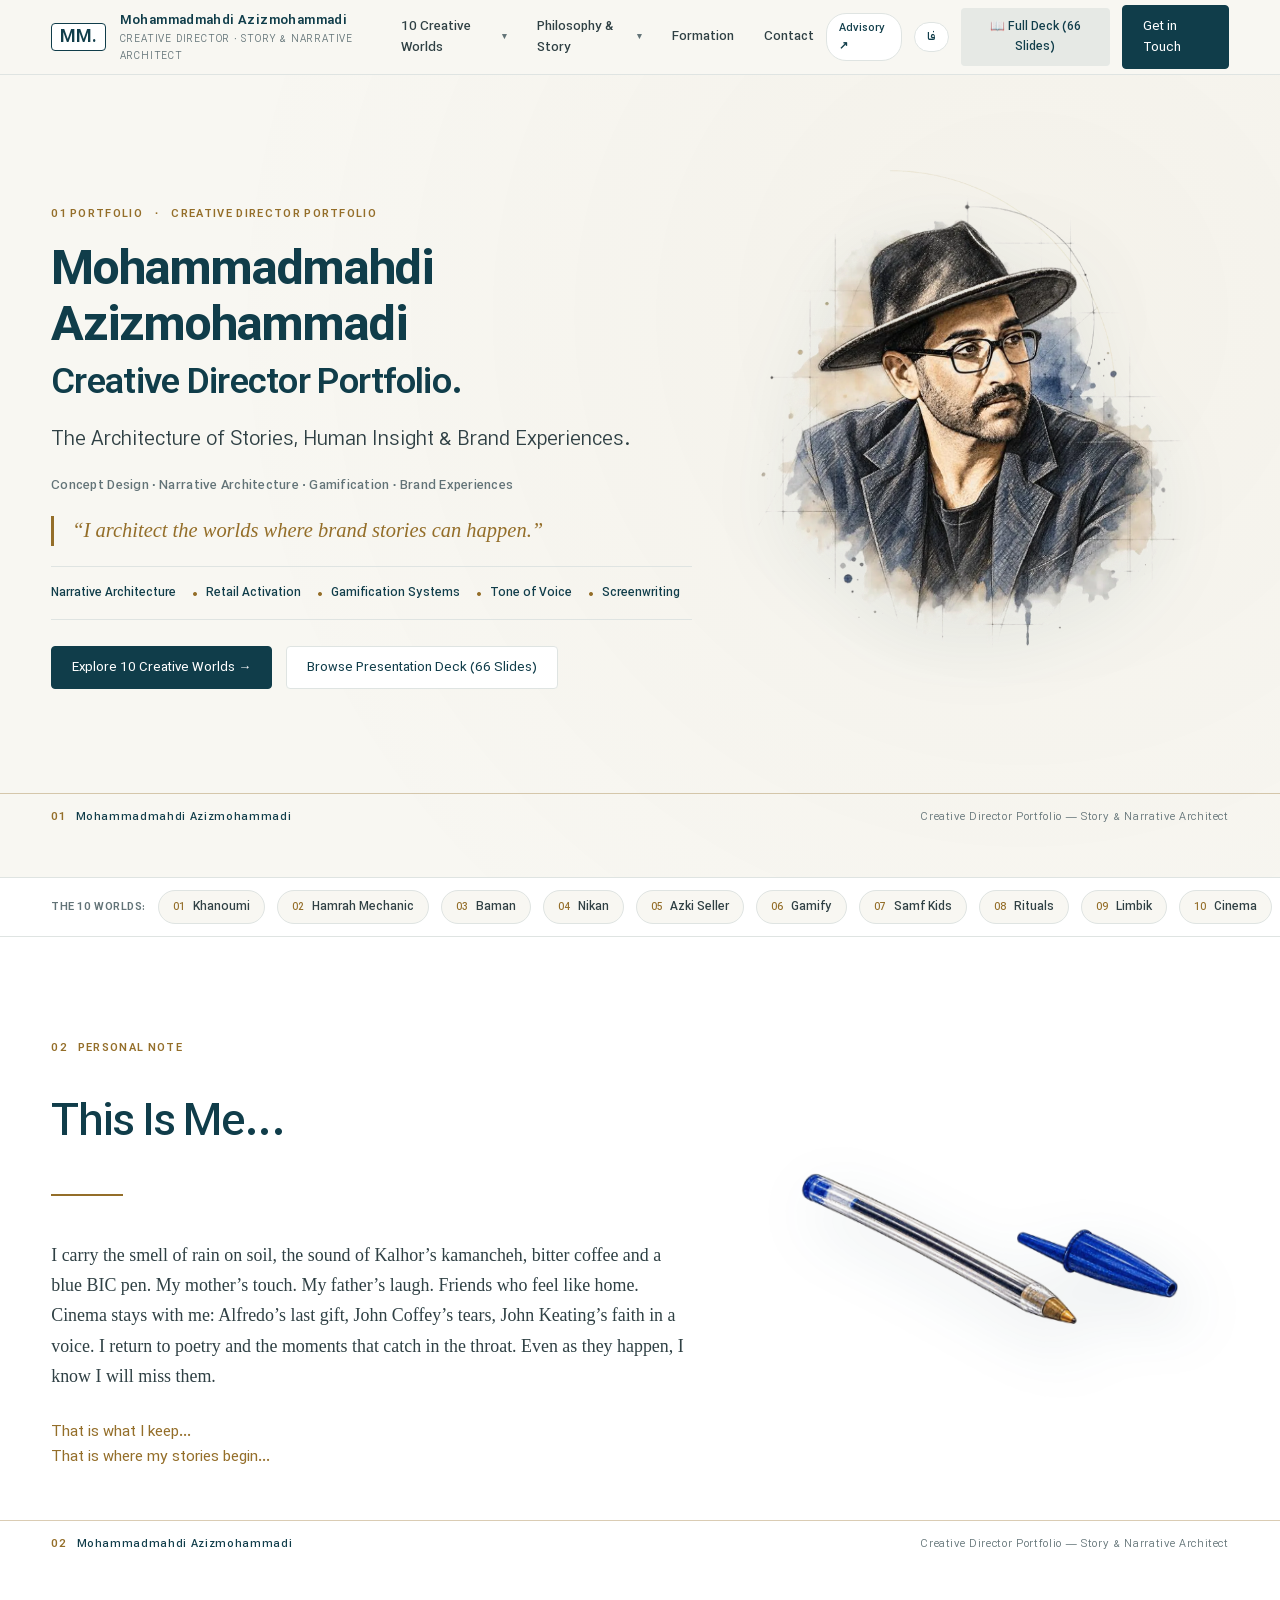
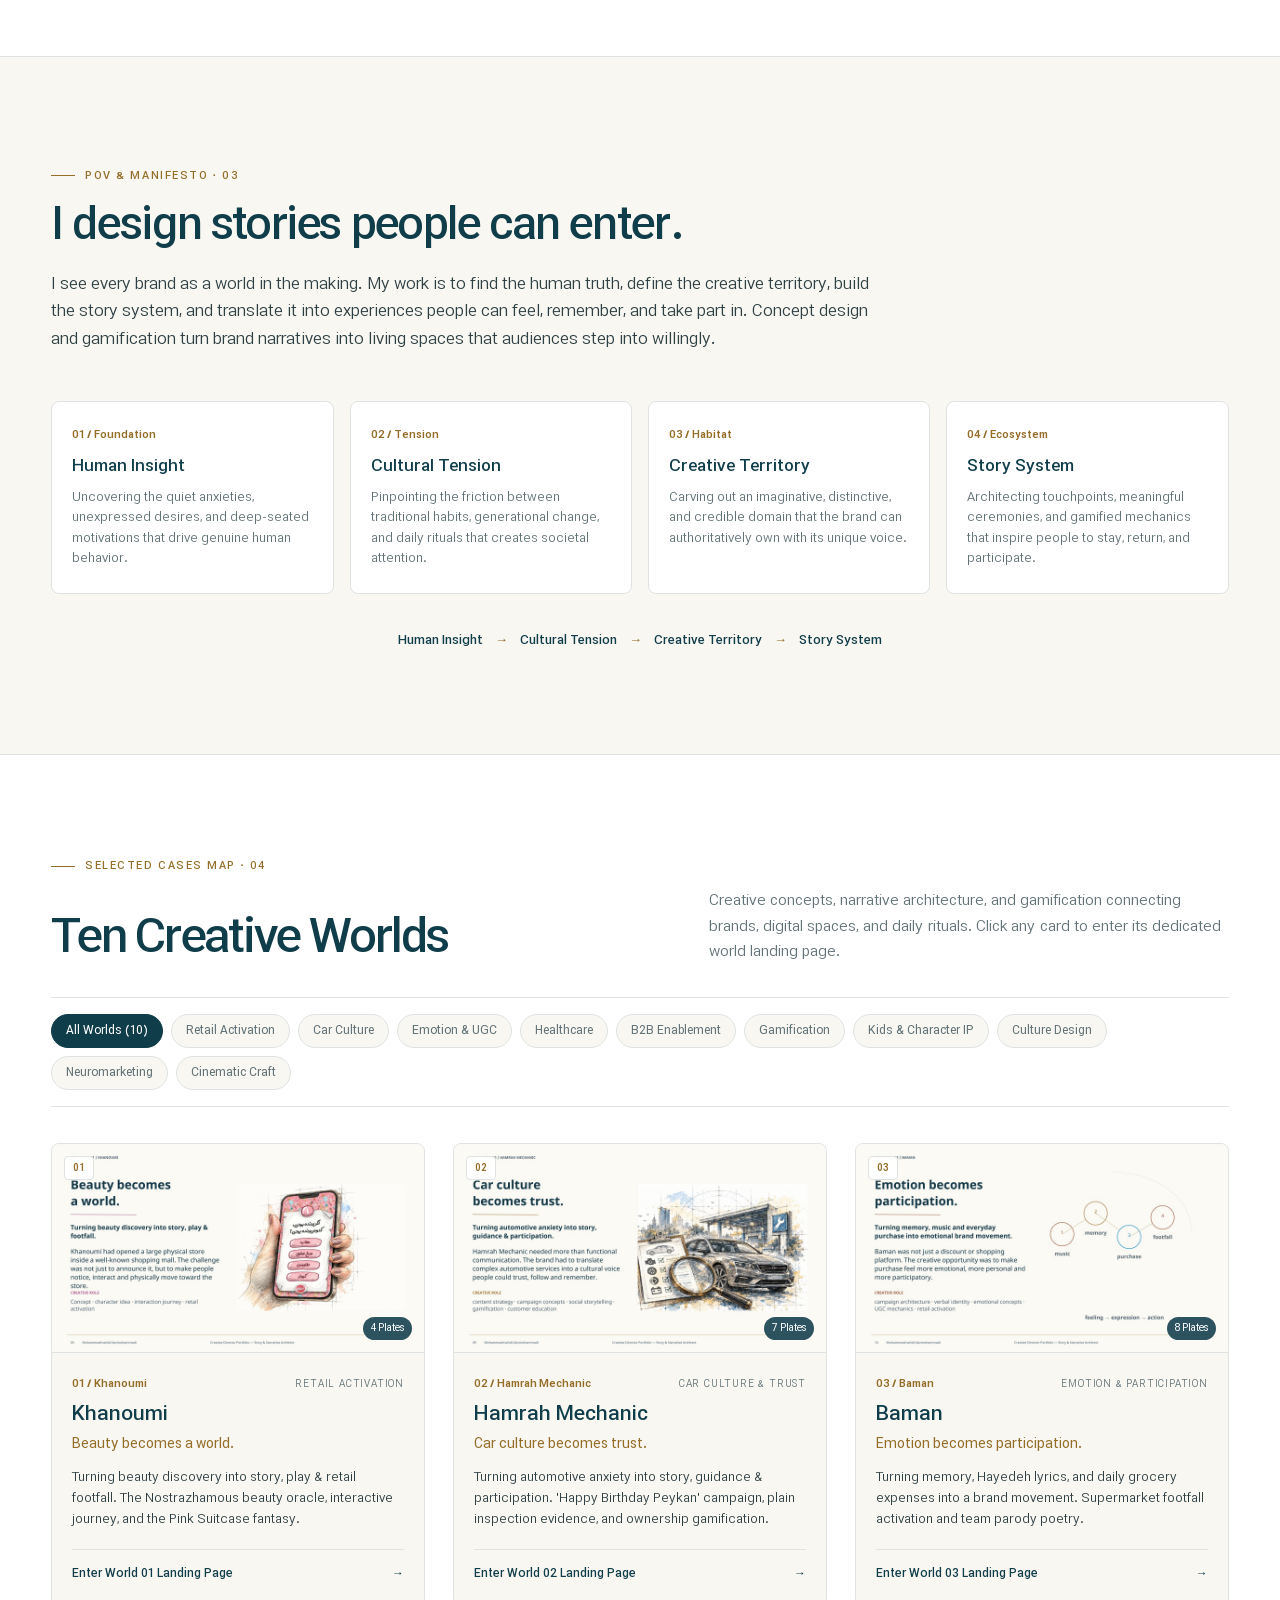
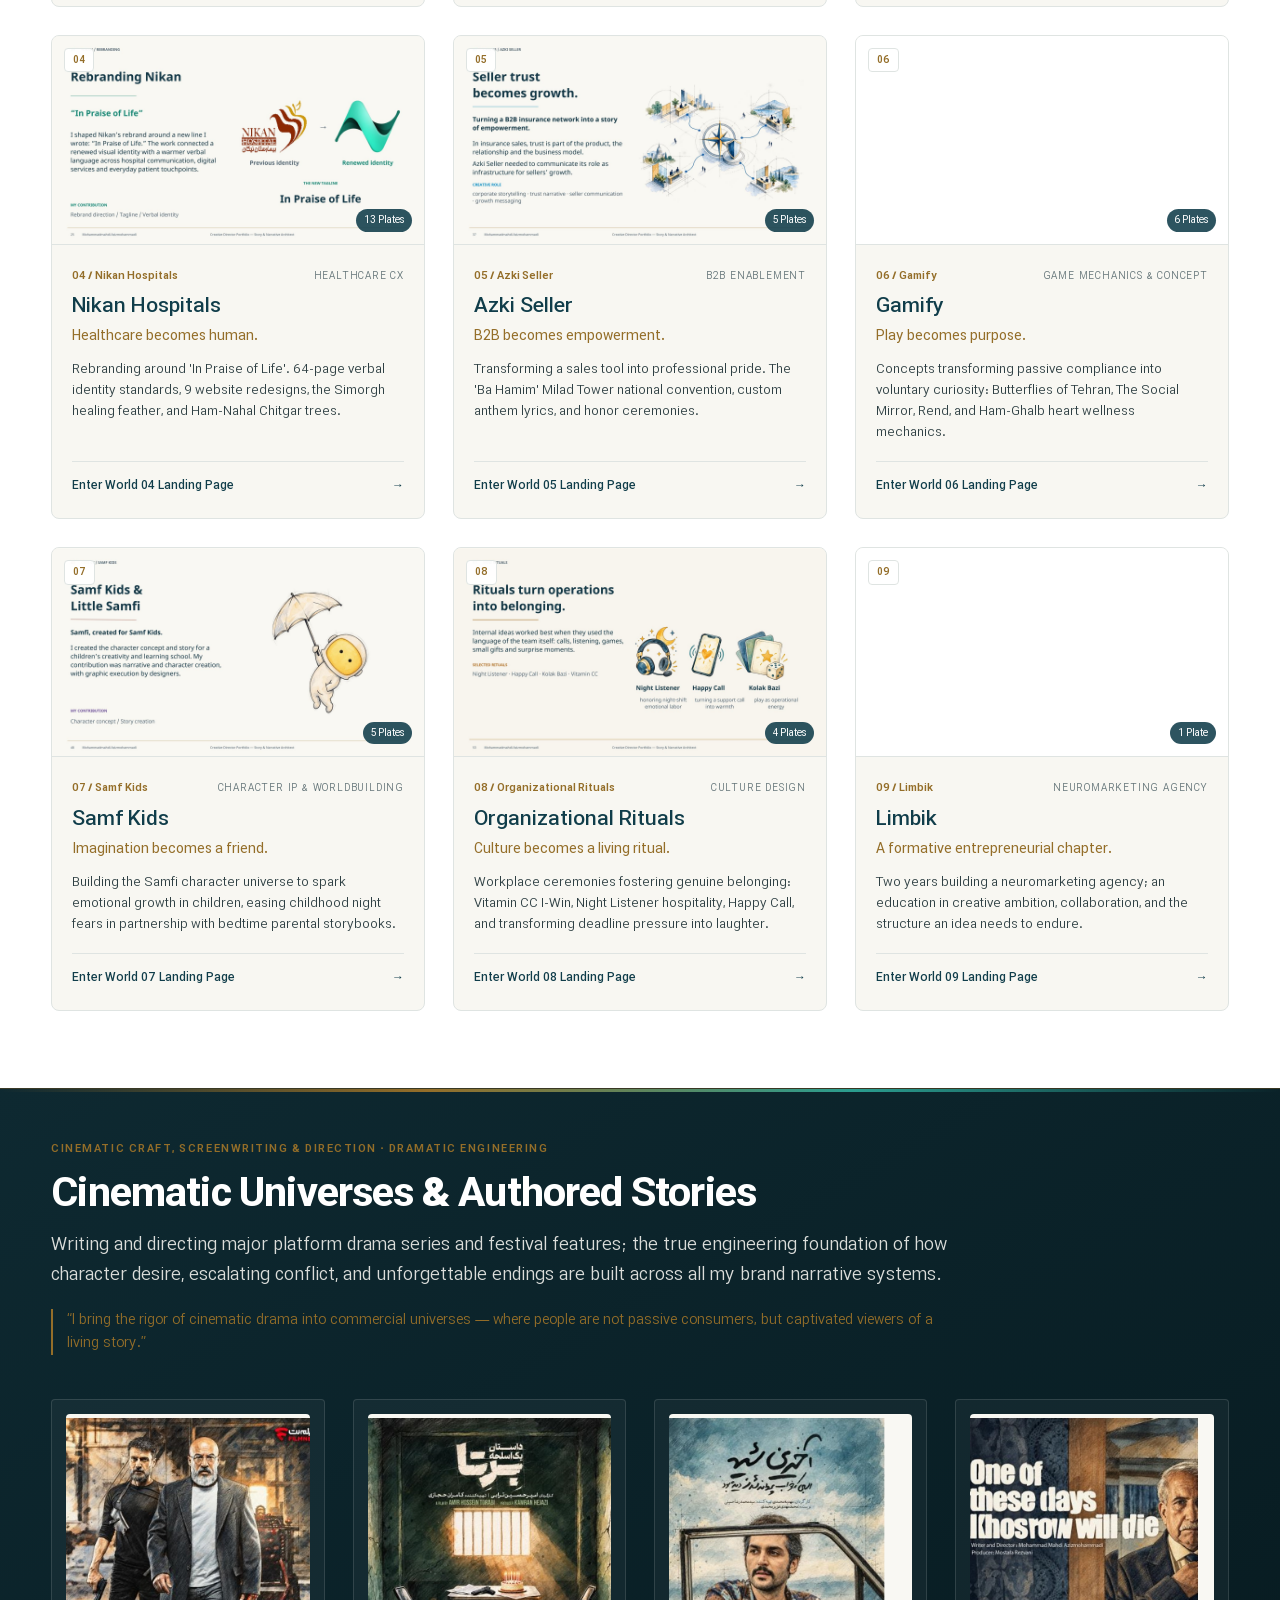
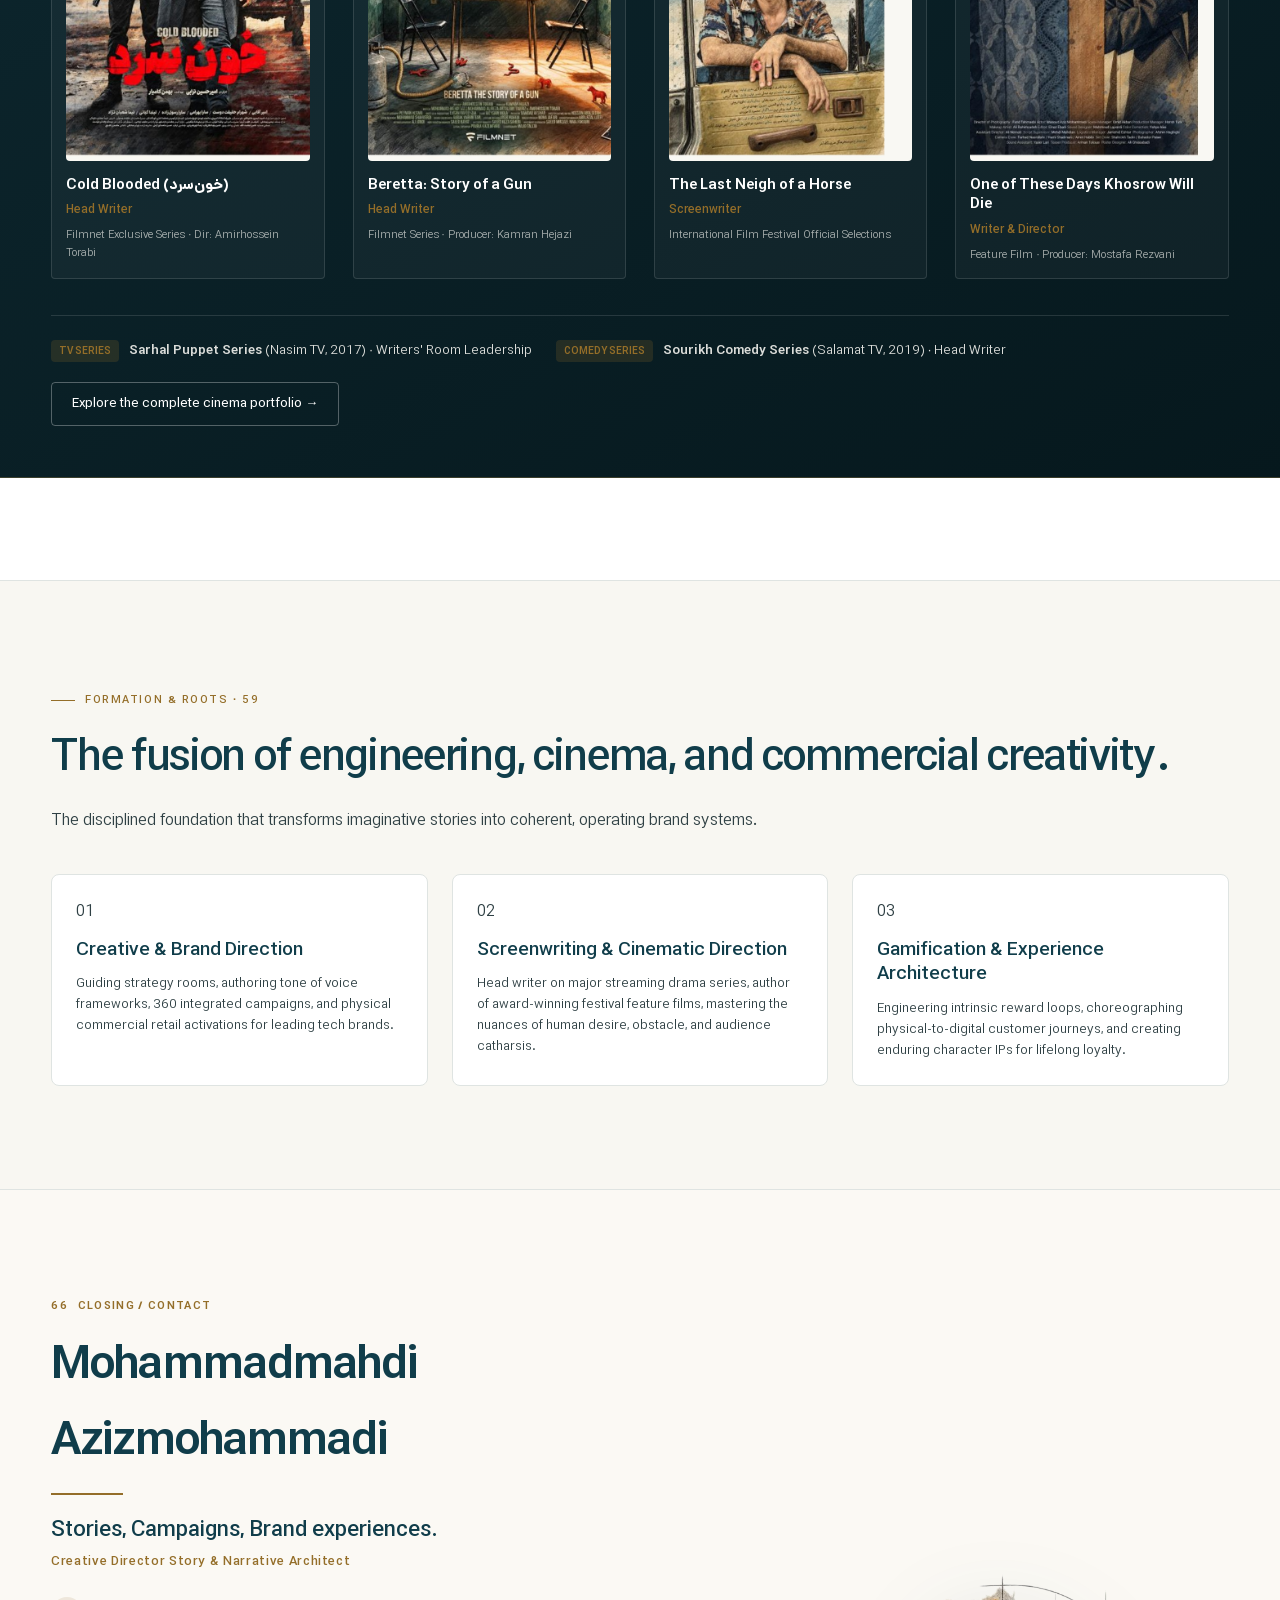
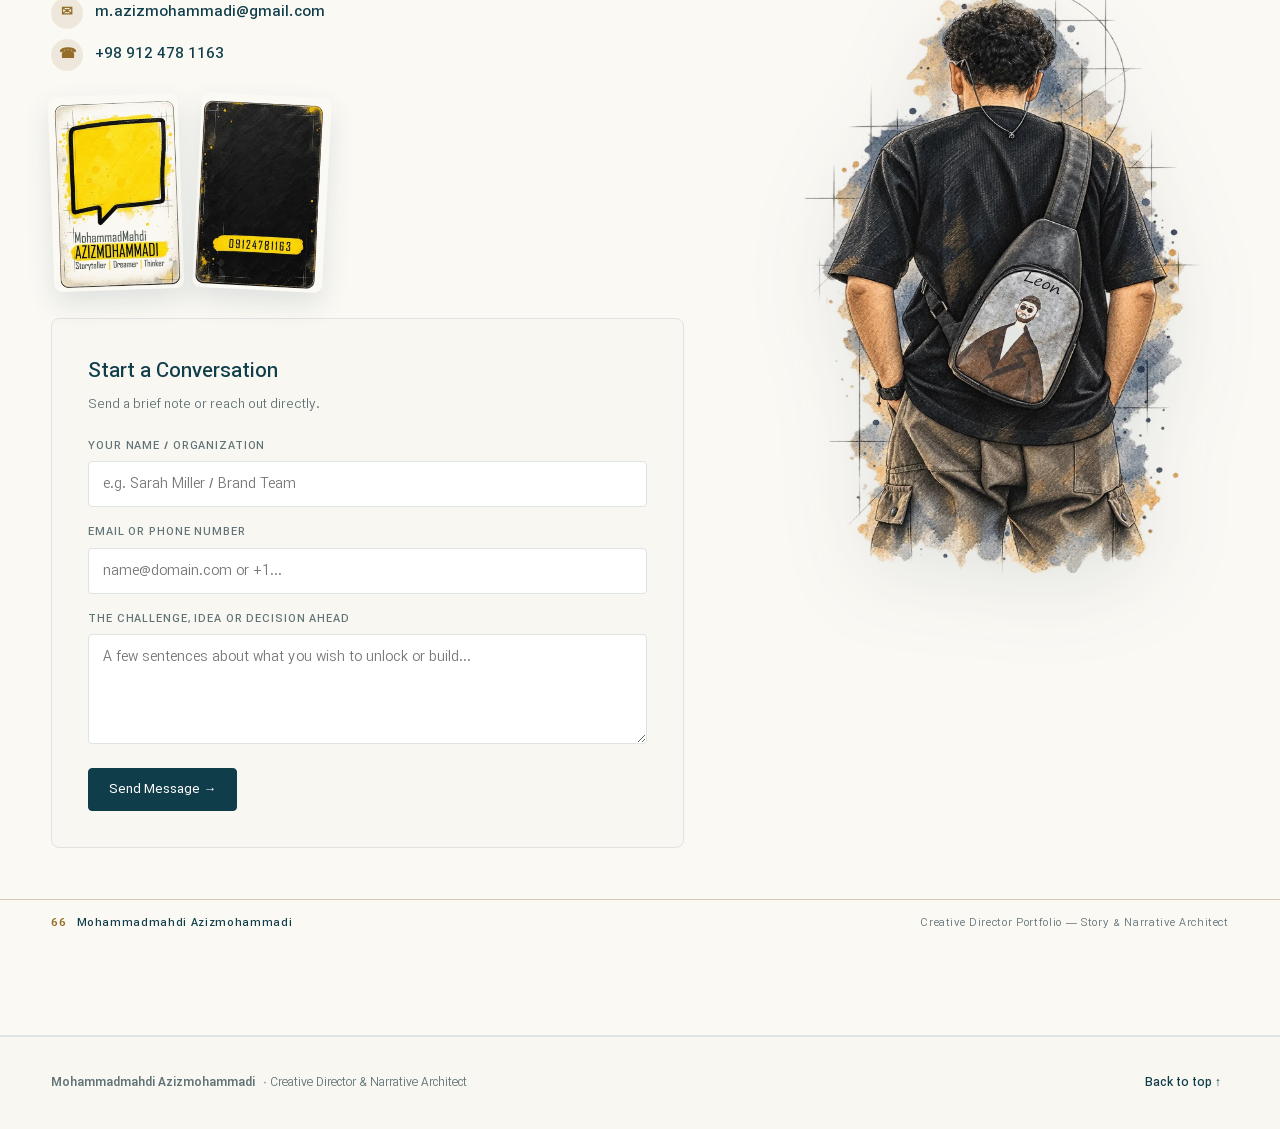
==== commit a7ee2242: "Bust portfolio CSS and JS cache" ====
--- a/index.html
+++ b/index.html
@@ -48,7 +48,7 @@
   </script>
 
   <link rel="icon" href="data:image/svg+xml,<svg xmlns='http://www.w3.org/2000/svg' viewBox='0 0 100 100'><rect width='100' height='100' rx='20' fill='%23103d4a'/><text x='50%' y='55%' dominant-baseline='middle' text-anchor='middle' fill='%23f8f7f2' font-family='sans-serif' font-weight='700' font-size='42'>MM</text></svg>">
-<link rel="stylesheet" href="portfolio.css">
+<link rel="stylesheet" href="portfolio.css?v=20261125-4">
 </head>
 <body>
   <a class="skip-link" href="#cases">Skip to projects</a>
@@ -906,6 +906,6 @@
     <div class="deck-thumbnail-strip" id="deckThumbStrip" role="region" aria-label="Slide Thumbnails"></div>
   </div>
 
-  <script src="portfolio.js"></script>
+  <script src="portfolio.js?v=20261125-4"></script>
 </body>
 </html>
--- a/portfolio.css
+++ b/portfolio.css
@@ -5,6 +5,7 @@
 @font-face{font-family:"DanaCinema";src:url("assets/fonts/DANA-LIGHT (1).TTF") format("truetype");font-weight:300;font-style:normal;font-display:swap}
 @font-face{font-family:"DanaCinema";src:url("assets/fonts/DANA-REGULAR (1).TTF") format("truetype");font-weight:400;font-style:normal;font-display:swap}
 @font-face{font-family:"DanaCinema";src:url("assets/fonts/DANA-MEDIUM (1).TTF") format("truetype");font-weight:500;font-style:normal;font-display:swap}
+@font-face{font-family:"DanaCinema";src:url("assets/fonts/DANA-DEMIBOLD (1).TTF") format("truetype");font-weight:600;font-style:normal;font-display:swap}
 @font-face{font-family:"DanaCinema";src:url("assets/fonts/DANA-BOLD (1).TTF") format("truetype");font-weight:700;font-style:normal;font-display:swap}
 @font-face{font-family:"DanaCinema";src:url("assets/fonts/DANA-EXTRABOLD (1).TTF") format("truetype");font-weight:800;font-style:normal;font-display:swap}
 @font-face{font-family:"DanaCinema";src:url("assets/fonts/DANA-BLACK (1).TTF") format("truetype");font-weight:900;font-style:normal;font-display:swap}
@@ -38,7 +39,7 @@
   --radius-lg: 14px;
   --container: 1280px;
   --pad: clamp(20px, 4vw, 64px);
-  --font-en: "IBM Plex Sans", -apple-system, BlinkMacSystemFont, "Segoe UI", Roboto, sans-serif;
+  --font-en: "DanaCinema", "Avenir Next", "Segoe UI", Arial, sans-serif;
   --font-fa: "DanaCinema", Tahoma, Arial, sans-serif;
   --font-serif: Georgia, Cambria, "Times New Roman", serif;
   --transition-fast: 0.2s cubic-bezier(0.2, 0.8, 0.2, 1);
@@ -3054,4 +3055,162 @@
 /* Cinema is the single entry to the full World 10 landing. */
 .cinema-showcase-box { cursor: pointer; }
 .cinema-showcase-box [role="button"]:focus-visible { outline: 3px solid var(--gold); outline-offset: 5px; }
-\n\n/* ==========================================================================\n   Production refinement — cinematic hierarchy, responsive safety\n   ========================================================================== */\n[dir="rtl"] body{font-weight:400;line-height:1.82}\n[dir="rtl"] p,[dir="rtl"] li{font-weight:400}\n[dir="rtl"] .site-nav,[dir="rtl"] .header-actions,[dir="rtl"] .eyebrow,[dir="rtl"] .kicker,[dir="rtl"] .case-meta,[dir="rtl"] .meta-tags{font-weight:500}\n[dir="rtl"] h1,[dir="rtl"] .hero-title-name,[dir="rtl"] .hero-title-role,[dir="rtl"] .world-hero-title{font-weight:900}\n[dir="rtl"] h2,[dir="rtl"] .cinema-title{font-weight:800}\n[dir="rtl"] h3,[dir="rtl"] h4,[dir="rtl"] strong{font-weight:700}\n[dir="rtl"] .case-desc,[dir="rtl"] .cinema-lead,[dir="rtl"] .formation-card p,[dir="rtl"] .personal-note-copy p{font-size:max(15px,1rem);line-height:1.9}\n[dir="rtl"] .cinema-work-platform{font-size:12.5px;line-height:1.65}\n[dir="rtl"] .cinema-work-role{font-size:13px}\n[dir="rtl"] .cinema-work-title{font-size:16px;line-height:1.55}\n[dir="rtl"] .cinema-eyebrow,[dir="rtl"] .eyebrow,[dir="rtl"] .kicker{font-size:12px}\n\n/* Make the cinema chapter a true visual change of world. */\n.cinema-showcase-box{\n  width:100vw;\n  max-width:none;\n  margin-inline:calc(50% - 50vw);\n  border-left:0;\n  border-right:0;\n  border-radius:0;\n  padding-inline:max(var(--pad),calc((100vw - var(--container))/2 + var(--pad)));\n  box-shadow:none;\n}\n\n/* Avoid accidental art/text overlap in all editorial grids. */\n.hero-grid>*,.note-grid>*,.pov-grid>*,.formation-grid>*,.closing-grid>*,.world-hero-grid>*{min-width:0}\n.hero-visual img,.note-visual img,.closing-visual img,.world-hero-media img{max-width:100%;height:auto}\n\n/* Clear keyboard focus on interactive cards. */\n.case-card:focus-visible,.cinema-poster-card:focus-visible,.secondary-work-item:focus-visible{outline:2px solid var(--gold);outline-offset:4px}\n\n@media (max-width:900px){\n  .cinema-showcase-box{padding-inline:var(--pad)}\n  [dir="rtl"] .cinema-work-title{font-size:15px}\n}\n@media (max-width:600px){\n  .cinema-showcase-box{margin-top:40px;padding-top:34px;padding-bottom:34px}\n  [dir="rtl"] .cinema-eyebrow,[dir="rtl"] .eyebrow,[dir="rtl"] .kicker{font-size:11.5px}\n  [dir="rtl"] .case-desc,[dir="rtl"] .cinema-lead,[dir="rtl"] .formation-card p,[dir="rtl"] .personal-note-copy p{font-size:15px}\n}\n+
+
+/* ==========================================================================
+   Production refinement — cinematic hierarchy, responsive safety
+   ========================================================================== */
+[dir="rtl"] body{font-weight:400;line-height:1.82}
+[dir="rtl"] p,[dir="rtl"] li{font-weight:400}
+[dir="rtl"] .site-nav,[dir="rtl"] .header-actions,[dir="rtl"] .eyebrow,[dir="rtl"] .kicker,[dir="rtl"] .case-meta,[dir="rtl"] .meta-tags{font-weight:500}
+[dir="rtl"] h1,[dir="rtl"] .hero-title-name,[dir="rtl"] .hero-title-role,[dir="rtl"] .world-hero-title{font-weight:900}
+[dir="rtl"] h2,[dir="rtl"] .cinema-title{font-weight:800}
+[dir="rtl"] h3,[dir="rtl"] h4,[dir="rtl"] strong{font-weight:700}
+[dir="rtl"] .case-desc,[dir="rtl"] .cinema-lead,[dir="rtl"] .formation-card p,[dir="rtl"] .personal-note-copy p{font-size:max(15px,1rem);line-height:1.9}
+[dir="rtl"] .cinema-work-platform{font-size:12.5px;line-height:1.65}
+[dir="rtl"] .cinema-work-role{font-size:13px}
+[dir="rtl"] .cinema-work-title{font-size:16px;line-height:1.55}
+[dir="rtl"] .cinema-eyebrow,[dir="rtl"] .eyebrow,[dir="rtl"] .kicker{font-size:12px}
+
+/* Make the cinema chapter a true visual change of world. */
+.cinema-showcase-box{
+  width:100vw;
+  max-width:none;
+  margin-inline:calc(50% - 50vw);
+  border-left:0;
+  border-right:0;
+  border-radius:0;
+  padding-inline:max(var(--pad),calc((100vw - var(--container))/2 + var(--pad)));
+  box-shadow:none;
+}
+
+/* Avoid accidental art/text overlap in all editorial grids. */
+.hero-grid>*,.note-grid>*,.pov-grid>*,.formation-grid>*,.closing-grid>*,.world-hero-grid>*{min-width:0}
+.hero-visual img,.note-visual img,.closing-visual img,.world-hero-media img{max-width:100%;height:auto}
+
+/* Clear keyboard focus on interactive cards. */
+.case-card:focus-visible,.cinema-poster-card:focus-visible,.secondary-work-item:focus-visible{outline:2px solid var(--gold);outline-offset:4px}
+
+@media (max-width:900px){
+  .cinema-showcase-box{padding-inline:var(--pad)}
+  [dir="rtl"] .cinema-work-title{font-size:15px}
+}
+@media (max-width:600px){
+  .cinema-showcase-box{margin-top:40px;padding-top:34px;padding-bottom:34px}
+  [dir="rtl"] .cinema-eyebrow,[dir="rtl"] .eyebrow,[dir="rtl"] .kicker{font-size:11.5px}
+  [dir="rtl"] .case-desc,[dir="rtl"] .cinema-lead,[dir="rtl"] .formation-card p,[dir="rtl"] .personal-note-copy p{font-size:15px}
+}
+
+
+/* PRODUCTION_MOTION_GUARD */
+@media (prefers-reduced-motion: reduce){
+  html{scroll-behavior:auto!important}
+  *,*::before,*::after{
+    animation-duration:.01ms!important;
+    animation-iteration-count:1!important;
+    transition-duration:.01ms!important;
+    scroll-behavior:auto!important;
+  }
+  .architectural-curtain{display:none!important}
+}
+
+
+/* FINAL_RTL_DANA_GUARD_V2
+   Persian pages use Dana consistently; Latin artwork inside images is unaffected. */
+html[dir="rtl"] body,
+html[dir="rtl"] header,
+html[dir="rtl"] main,
+html[dir="rtl"] footer,
+html[dir="rtl"] nav,
+html[dir="rtl"] section,
+html[dir="rtl"] article,
+html[dir="rtl"] aside,
+html[dir="rtl"] div,
+html[dir="rtl"] p,
+html[dir="rtl"] span,
+html[dir="rtl"] a,
+html[dir="rtl"] button,
+html[dir="rtl"] input,
+html[dir="rtl"] textarea,
+html[dir="rtl"] label,
+html[dir="rtl"] li,
+html[dir="rtl"] small,
+html[dir="rtl"] strong,
+html[dir="rtl"] b,
+html[dir="rtl"] em,
+html[dir="rtl"] blockquote,
+html[dir="rtl"] figcaption,
+html[dir="rtl"] h1,
+html[dir="rtl"] h2,
+html[dir="rtl"] h3,
+html[dir="rtl"] h4,
+html[dir="rtl"] h5,
+html[dir="rtl"] h6{
+  font-family:"DanaCinema",Tahoma,Arial,sans-serif!important;
+}
+
+/* Restore an intentional cinematic weight hierarchy with real Dana files. */
+html[dir="rtl"] body,
+html[dir="rtl"] p,
+html[dir="rtl"] li,
+html[dir="rtl"] .case-desc,
+html[dir="rtl"] .cinema-lead,
+html[dir="rtl"] .cinema-work-platform,
+html[dir="rtl"] .secondary-work-item{
+  font-weight:400;
+}
+
+html[dir="rtl"] nav,
+html[dir="rtl"] button,
+html[dir="rtl"] .nav-link,
+html[dir="rtl"] .chapter-pill,
+html[dir="rtl"] .case-headline,
+html[dir="rtl"] .cinema-work-role,
+html[dir="rtl"] .note-closer,
+html[dir="rtl"] .meta,
+html[dir="rtl"] .label{
+  font-weight:500;
+}
+
+html[dir="rtl"] .site-mark,
+html[dir="rtl"] .logo-title,
+html[dir="rtl"] .case-title,
+html[dir="rtl"] .cinema-work-title,
+html[dir="rtl"] .secondary-work-badge,
+html[dir="rtl"] .baseline-author,
+html[dir="rtl"] .case-action{
+  font-weight:600!important;
+}
+
+html[dir="rtl"] h3,
+html[dir="rtl"] h4,
+html[dir="rtl"] strong,
+html[dir="rtl"] b{
+  font-weight:700!important;
+}
+
+html[dir="rtl"] h2,
+html[dir="rtl"] .cinema-title,
+html[dir="rtl"] .section-title{
+  font-weight:800!important;
+}
+
+html[dir="rtl"] h1,
+html[dir="rtl"] .hero-title-name,
+html[dir="rtl"] .hero-title-role,
+html[dir="rtl"] .world-hero-title{
+  font-weight:900!important;
+}
+
+/* Persian does not benefit from Latin-style uppercase tracking. */
+html[dir="rtl"] .cinema-eyebrow,
+html[dir="rtl"] .eyebrow,
+html[dir="rtl"] .kicker,
+html[dir="rtl"] .case-cat,
+html[dir="rtl"] .formation-tag,
+html[dir="rtl"] .chapter-pill,
+html[dir="rtl"] .plate-header-row{
+  letter-spacing:0!important;
+  text-transform:none;
+}
+/* END_FINAL_RTL_DANA_GUARD_V2 */
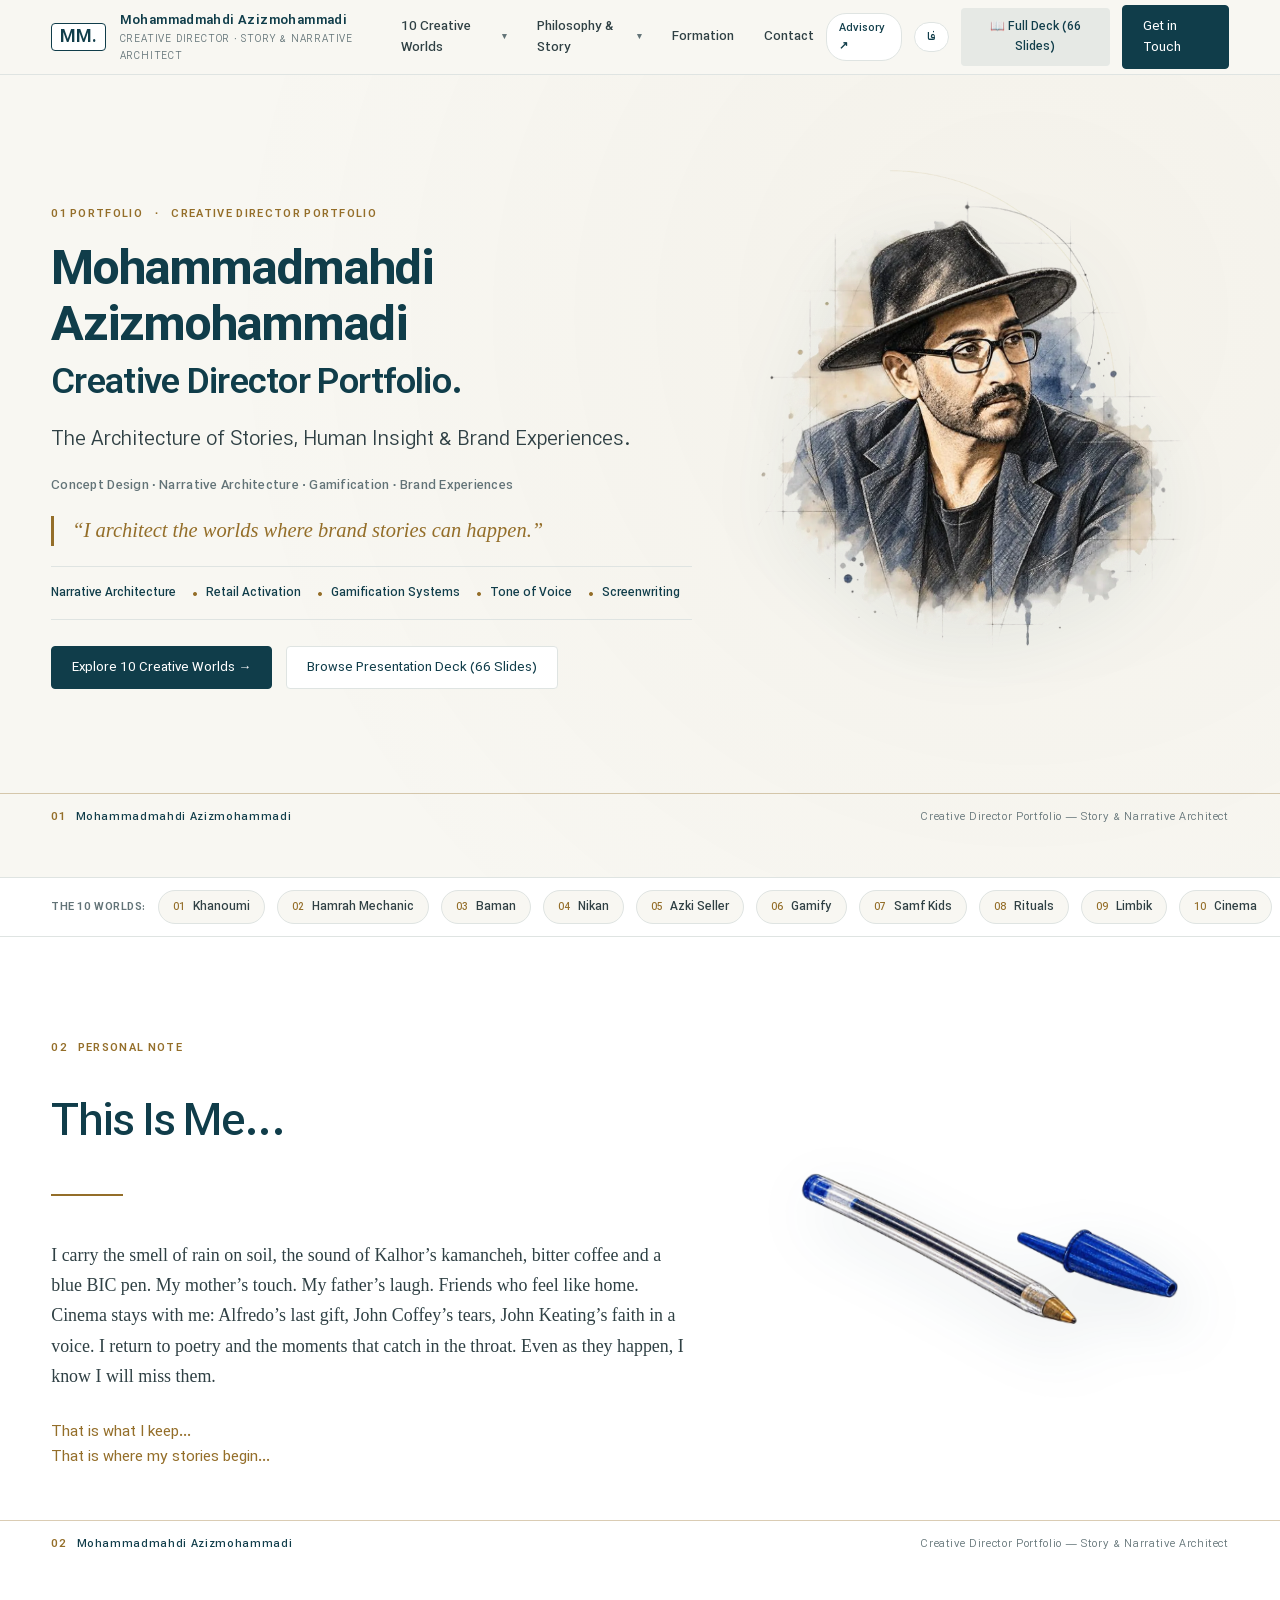
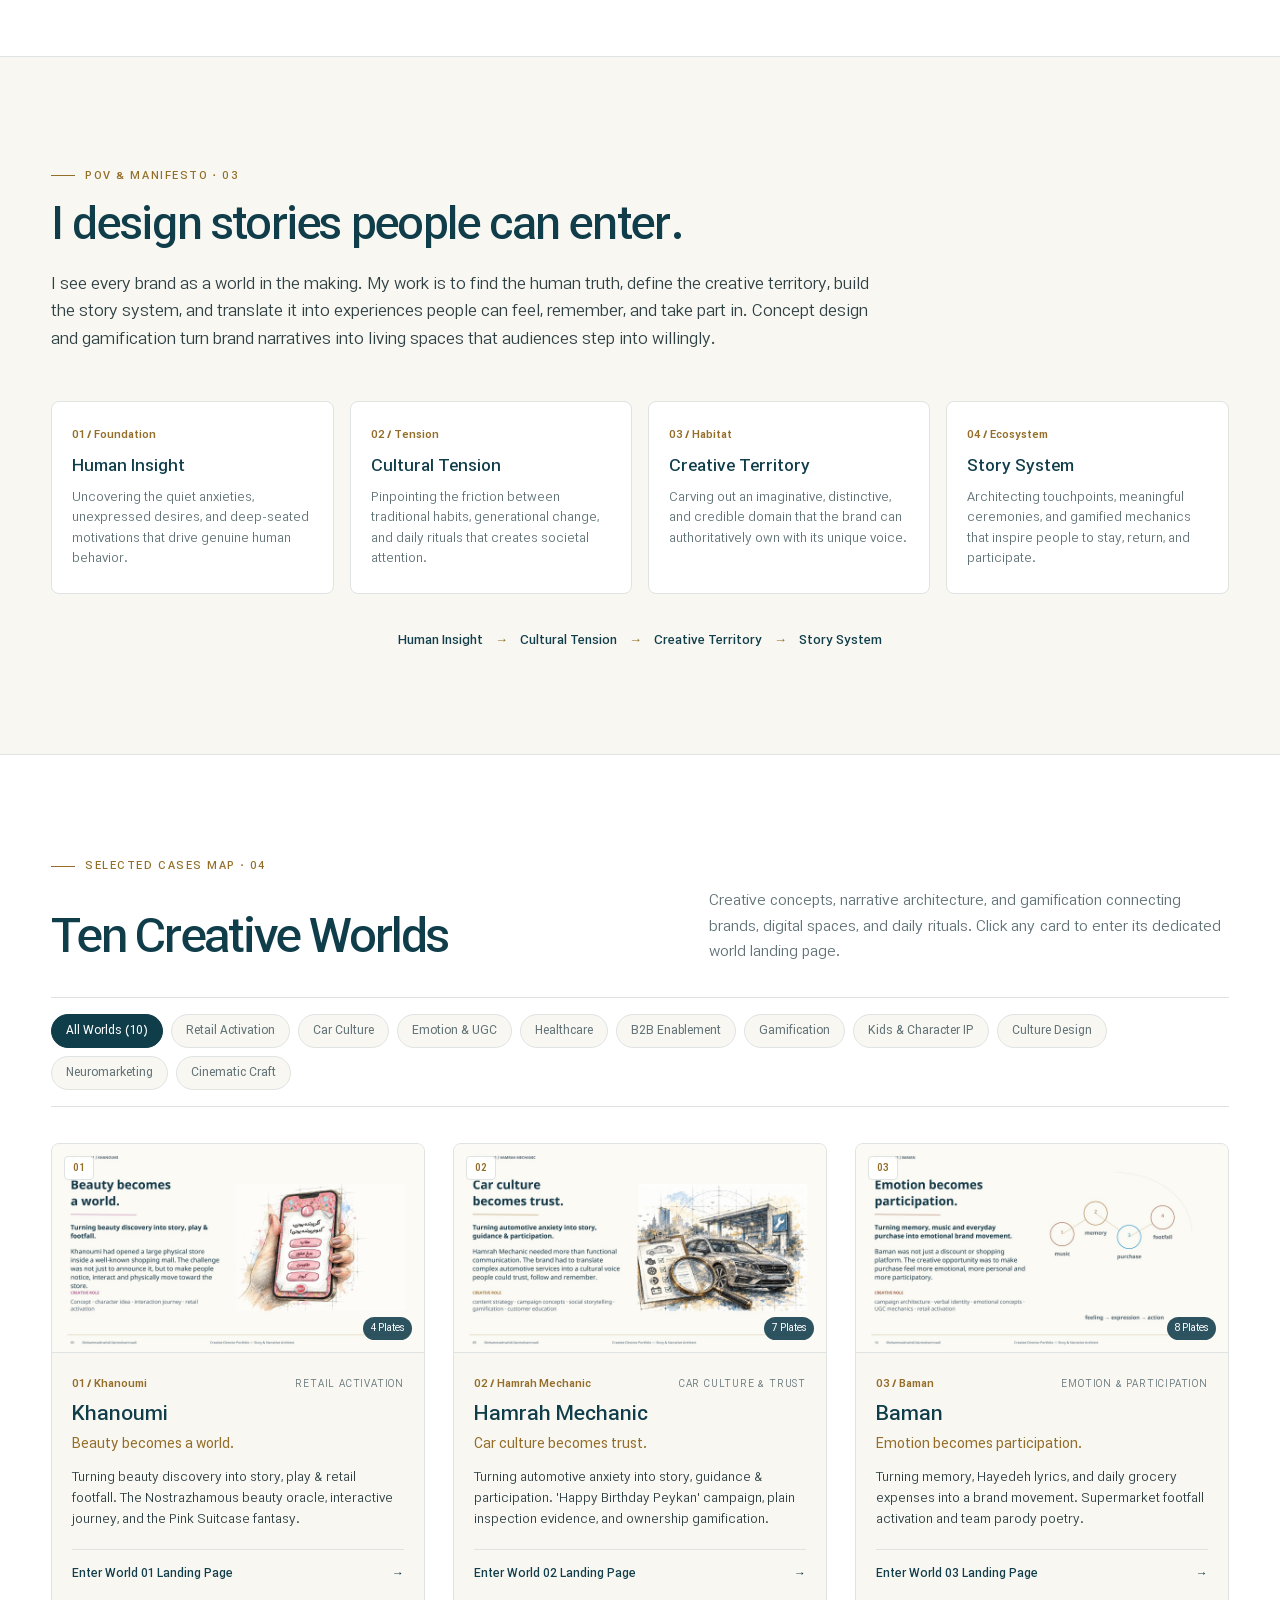
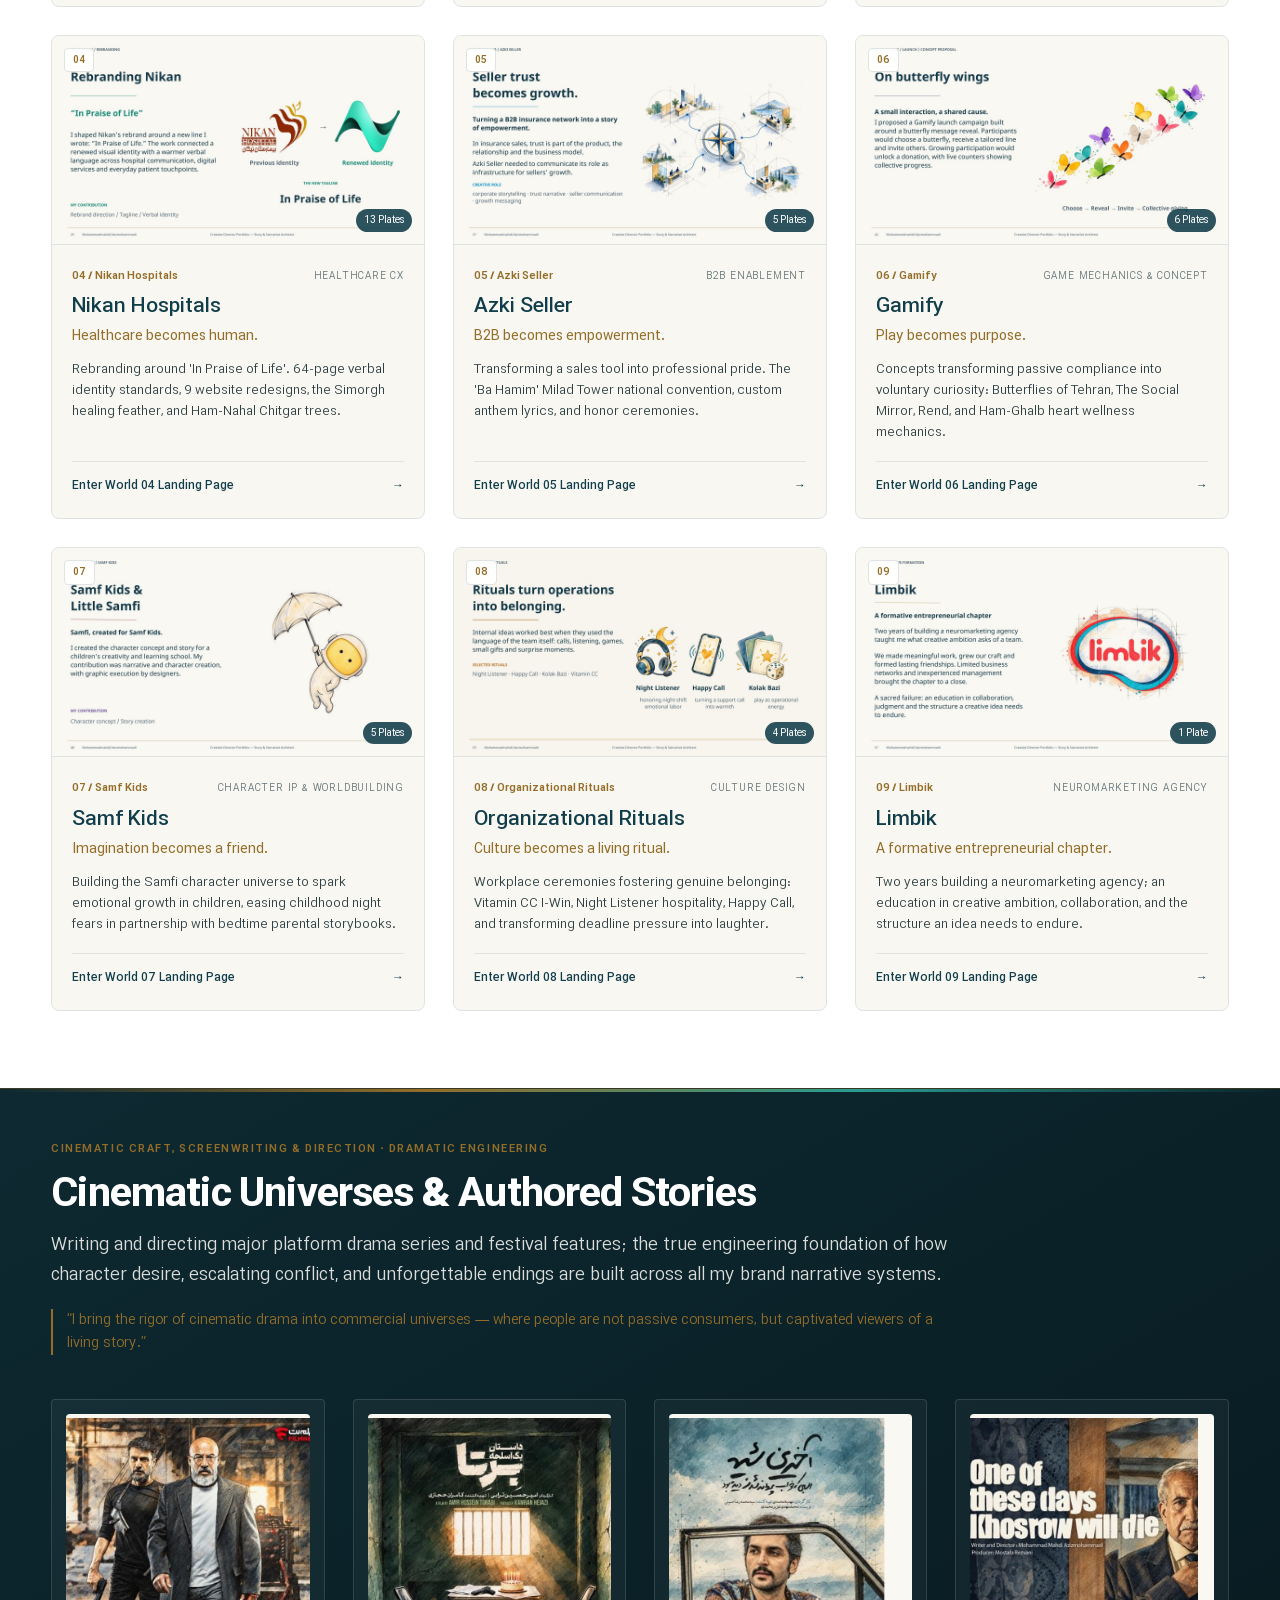
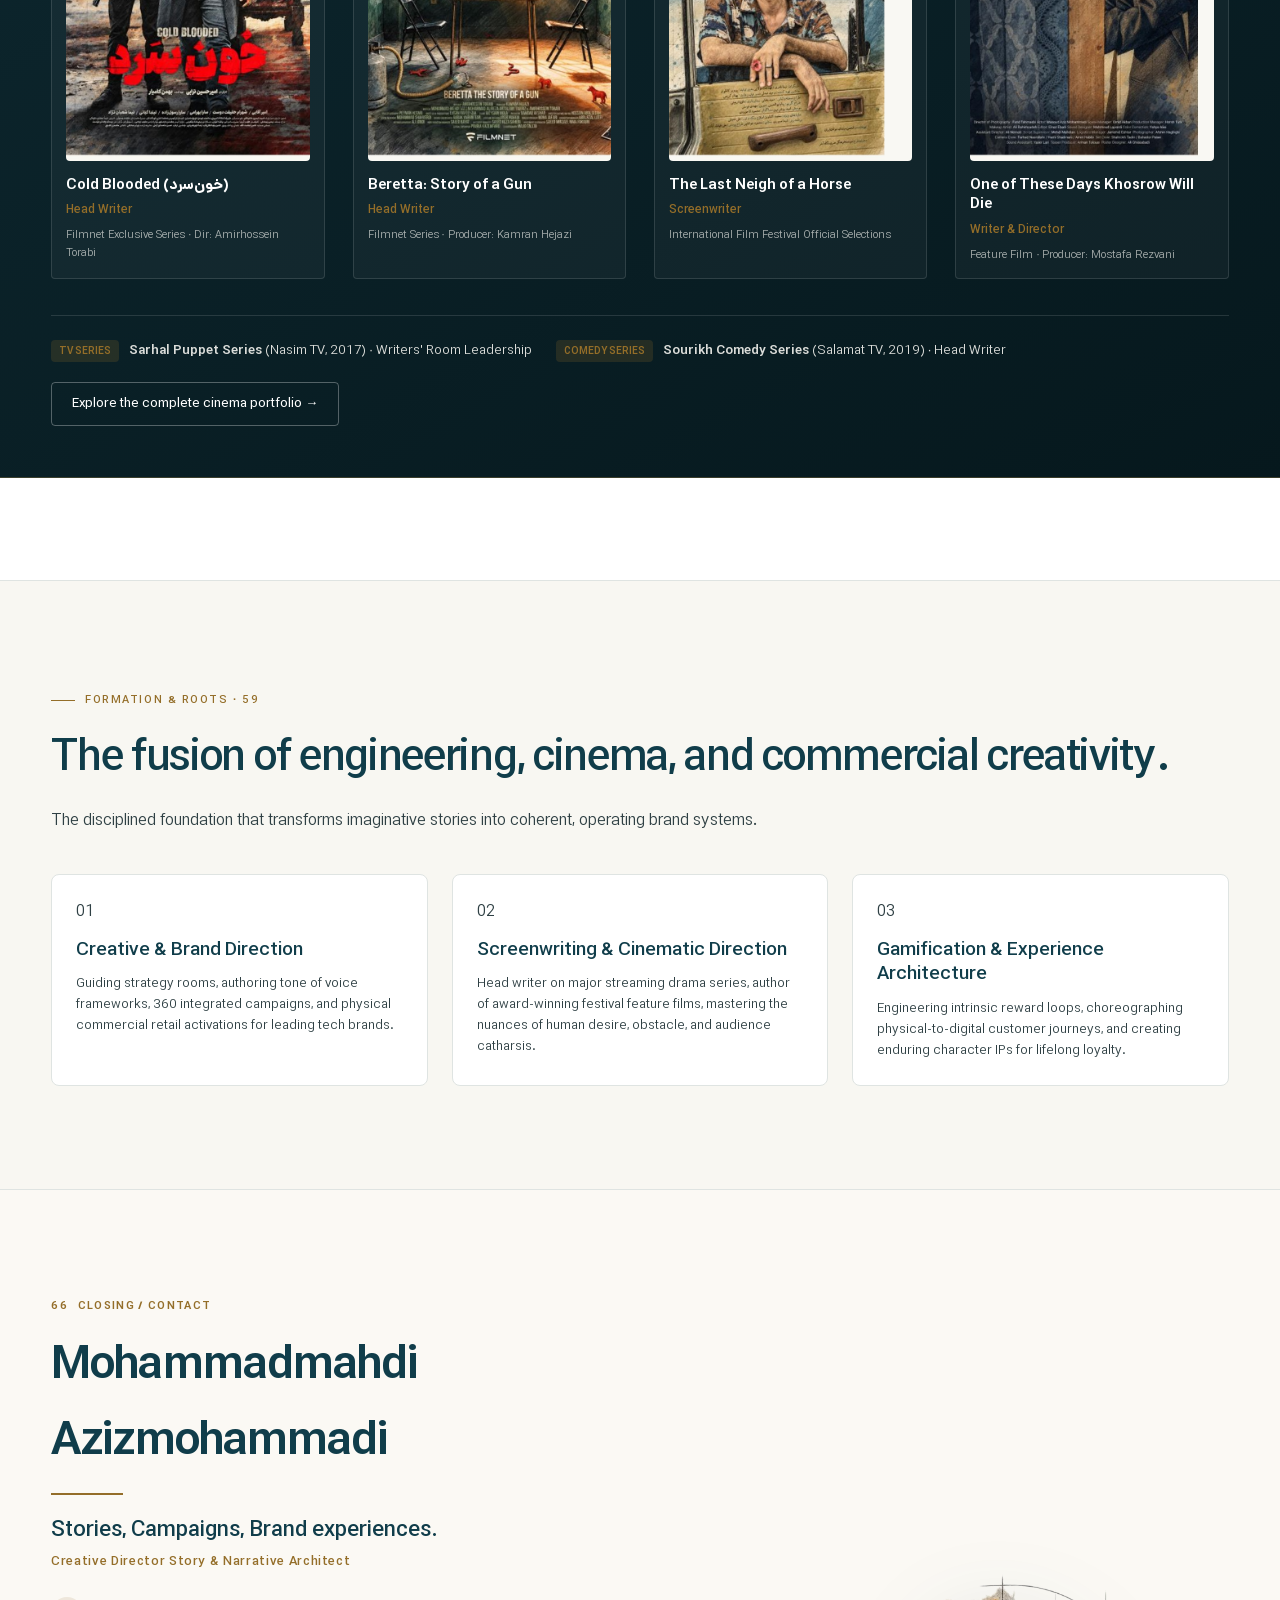
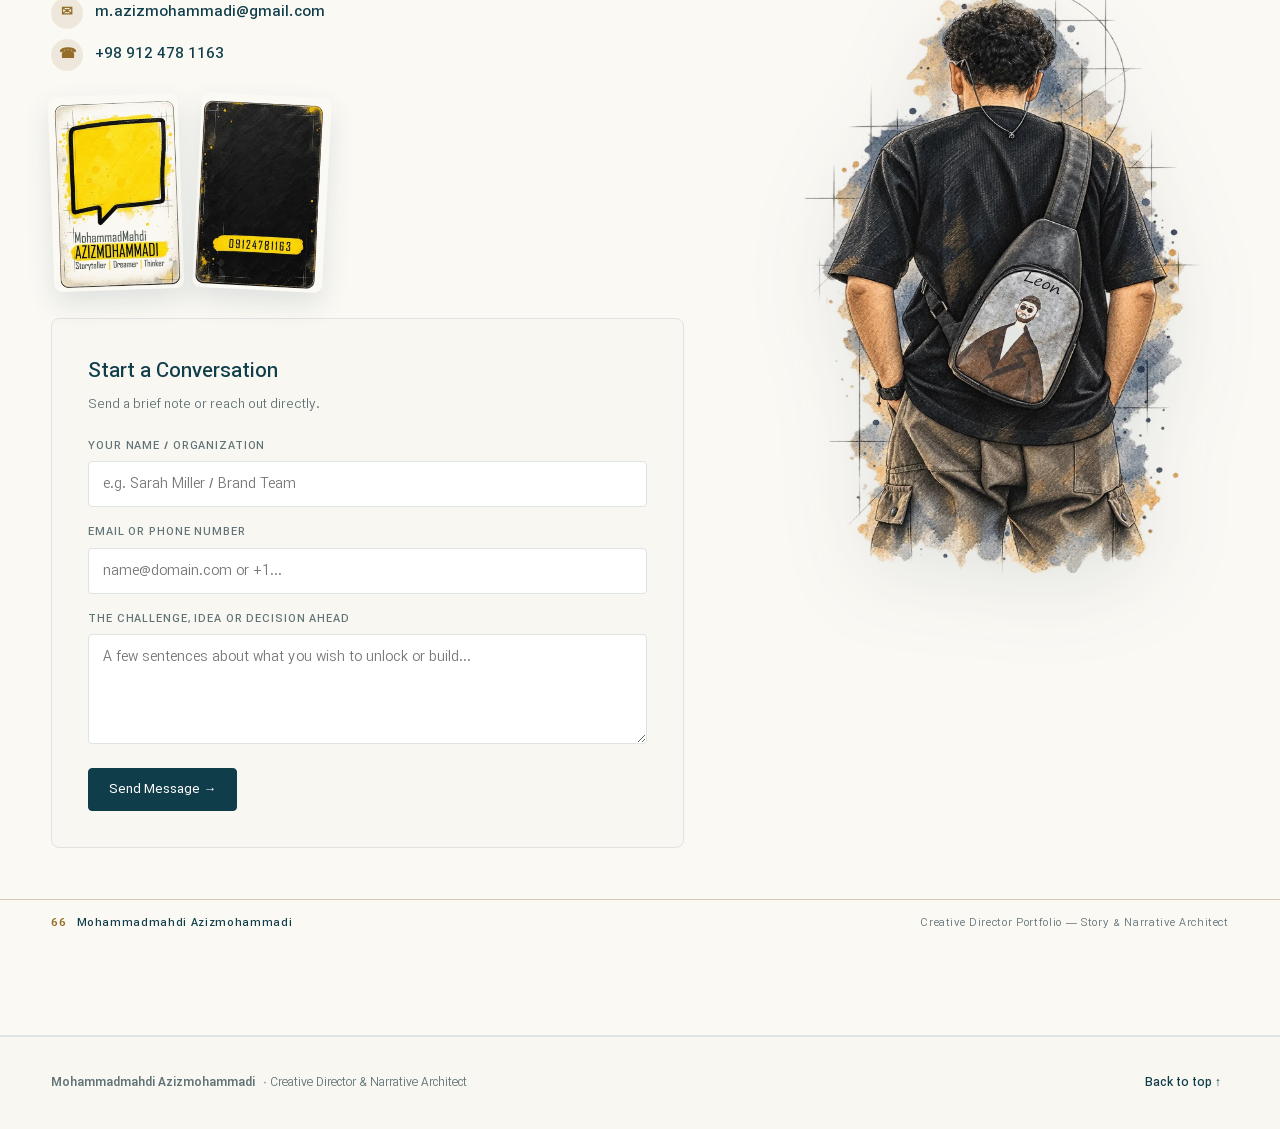
==== commit 9ace2bba: "Fix English header section navigation" ====
--- a/index.html
+++ b/index.html
@@ -48,7 +48,7 @@
   </script>
 
   <link rel="icon" href="data:image/svg+xml,<svg xmlns='http://www.w3.org/2000/svg' viewBox='0 0 100 100'><rect width='100' height='100' rx='20' fill='%23103d4a'/><text x='50%' y='55%' dominant-baseline='middle' text-anchor='middle' fill='%23f8f7f2' font-family='sans-serif' font-weight='700' font-size='42'>MM</text></svg>">
-<link rel="stylesheet" href="portfolio.css?v=20261125-4">
+<link rel="stylesheet" href="portfolio.css?v=20261125-5">
 </head>
 <body>
   <a class="skip-link" href="#cases">Skip to projects</a>
@@ -67,7 +67,7 @@
   <header class="site-header">
     <div class="container header-inner">
       <div class="logo-group">
-        <a href="#hero" class="site-mark" onclick="closeWorldLanding()" aria-label="Home">MM.</a>
+        <a href="#hero" class="site-mark" onclick="return navigateToSection(event, this.getAttribute('href'))" aria-label="Home">MM.</a>
         <div class="logo-text">
           <span class="logo-title">Mohammadmahdi Azizmohammadi</span>
           <span class="logo-subtitle">Creative Director · Story & Narrative Architect</span>
@@ -78,7 +78,7 @@
         <ul class="nav-links">
           <!-- 10 Worlds Dropdown -->
           <li class="nav-item">
-            <a href="#cases" class="nav-link" onclick="closeWorldLanding()">
+            <a href="#cases" class="nav-link" onclick="return navigateToSection(event, this.getAttribute('href'))">
               <span>10 Creative Worlds</span>
               <span class="nav-chevron">▾</span>
             </a>
@@ -164,19 +164,19 @@
 
           <!-- Philosophy Dropdown -->
           <li class="nav-item">
-            <a href="#pov" class="nav-link" onclick="closeWorldLanding()">
+            <a href="#pov" class="nav-link" onclick="return navigateToSection(event, this.getAttribute('href'))">
               <span>Philosophy & Story</span>
               <span class="nav-chevron">▾</span>
             </a>
             <div class="nav-dropdown">
-              <a href="#about" class="dropdown-item" onclick="closeWorldLanding()">
+              <a href="#about" class="dropdown-item" onclick="return navigateToSection(event, this.getAttribute('href'))">
                 <span class="dropdown-item-num">02</span>
                 <div class="dropdown-item-copy">
                   <strong>This Is Me... (Personal Note)</strong>
                   <small>Smell of rain, Kalhor's kamancheh & blue BIC pen</small>
                 </div>
               </a>
-              <a href="#pov" class="dropdown-item" onclick="closeWorldLanding()">
+              <a href="#pov" class="dropdown-item" onclick="return navigateToSection(event, this.getAttribute('href'))">
                 <span class="dropdown-item-num">03</span>
                 <div class="dropdown-item-copy">
                   <strong>The 4-Pillar Narrative Architecture</strong>
@@ -186,8 +186,8 @@
             </div>
           </li>
 
-          <li><a href="#formation" class="nav-link" onclick="closeWorldLanding()">Formation</a></li>
-          <li><a href="#contact" class="nav-link" onclick="closeWorldLanding()">Contact</a></li>
+          <li><a href="#formation" class="nav-link" onclick="return navigateToSection(event, this.getAttribute('href'))">Formation</a></li>
+          <li><a href="#contact" class="nav-link" onclick="return navigateToSection(event, this.getAttribute('href'))">Contact</a></li>
         </ul>
       </nav>
 
@@ -198,7 +198,7 @@
         <button type="button" class="btn-deck-trigger" onclick="openDeck(1)">
           <span>📖 Full Deck (66 Slides)</span>
         </button>
-        <a href="#contact" class="btn-primary" onclick="closeWorldLanding()">Get in Touch</a>
+        <a href="#contact" class="btn-primary" onclick="return navigateToSection(event, this.getAttribute('href'))">Get in Touch</a>
         <button type="button" class="mobile-menu-btn" id="mobileMenuBtn" aria-label="Menu">☰</button>
       </div>
     </div>
@@ -866,10 +866,10 @@
         <div class="world-footer-cta">
           <h3>Interested in building a similar world for your brand?</h3>
           <p>Let's discuss narrative architecture, retail activation, or gamification systems.</p>
-          <a href="#contact" class="btn-primary" onclick="closeWorldLanding()">Start a Conversation with Mohammadmahdi →</a>
+          <a href="#contact" class="btn-primary" onclick="return navigateToSection(event, this.getAttribute('href'))">Start a Conversation with Mohammadmahdi →</a>
         </div>
         <div class="world-footer-nav">
-          <button type="button" class="btn-back-to-map" onclick="closeWorldLanding()">
+          <button type="button" class="btn-back-to-map" onclick="return navigateToSection(event, this.getAttribute('href'))">
             <span>↑ Back to All Worlds Map</span>
           </button>
         </div>
@@ -906,6 +906,6 @@
     <div class="deck-thumbnail-strip" id="deckThumbStrip" role="region" aria-label="Slide Thumbnails"></div>
   </div>
 
-  <script src="portfolio.js?v=20261125-4"></script>
+  <script src="portfolio.js?v=20261125-5"></script>
 </body>
 </html>
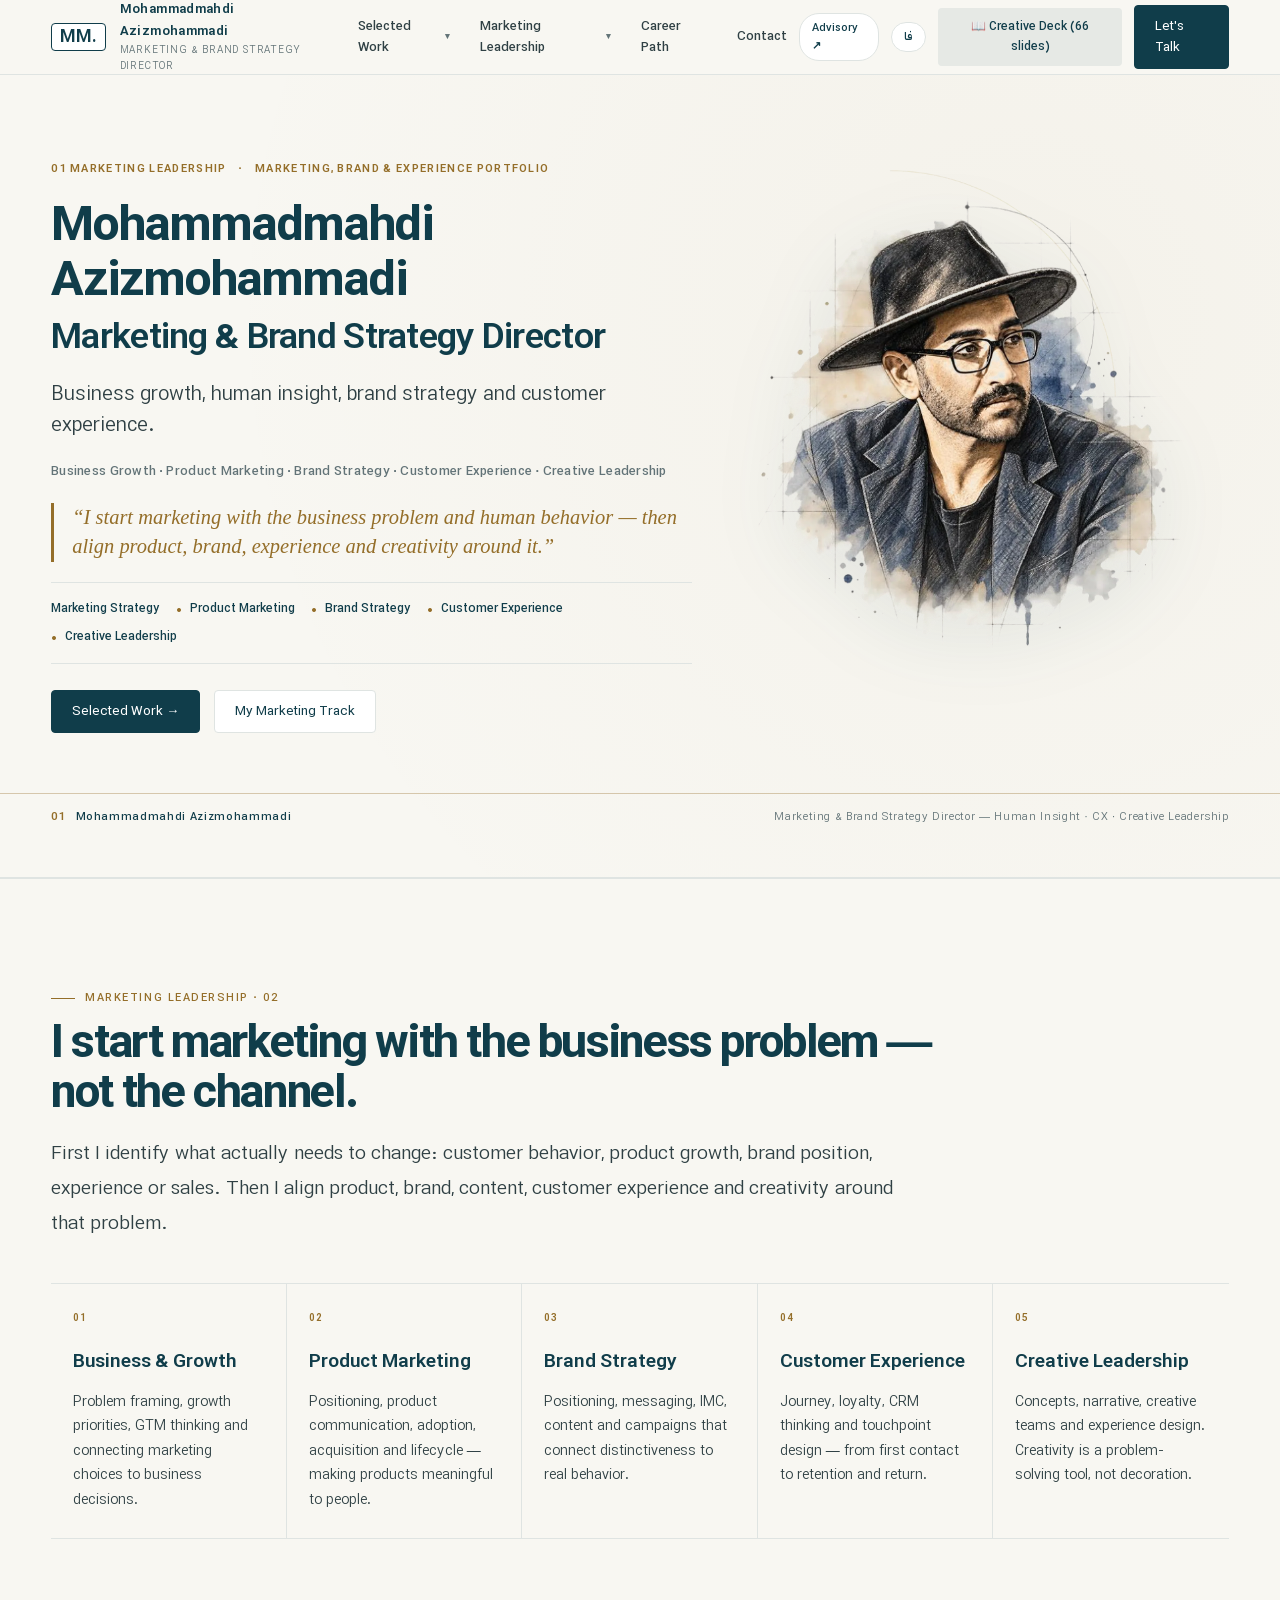
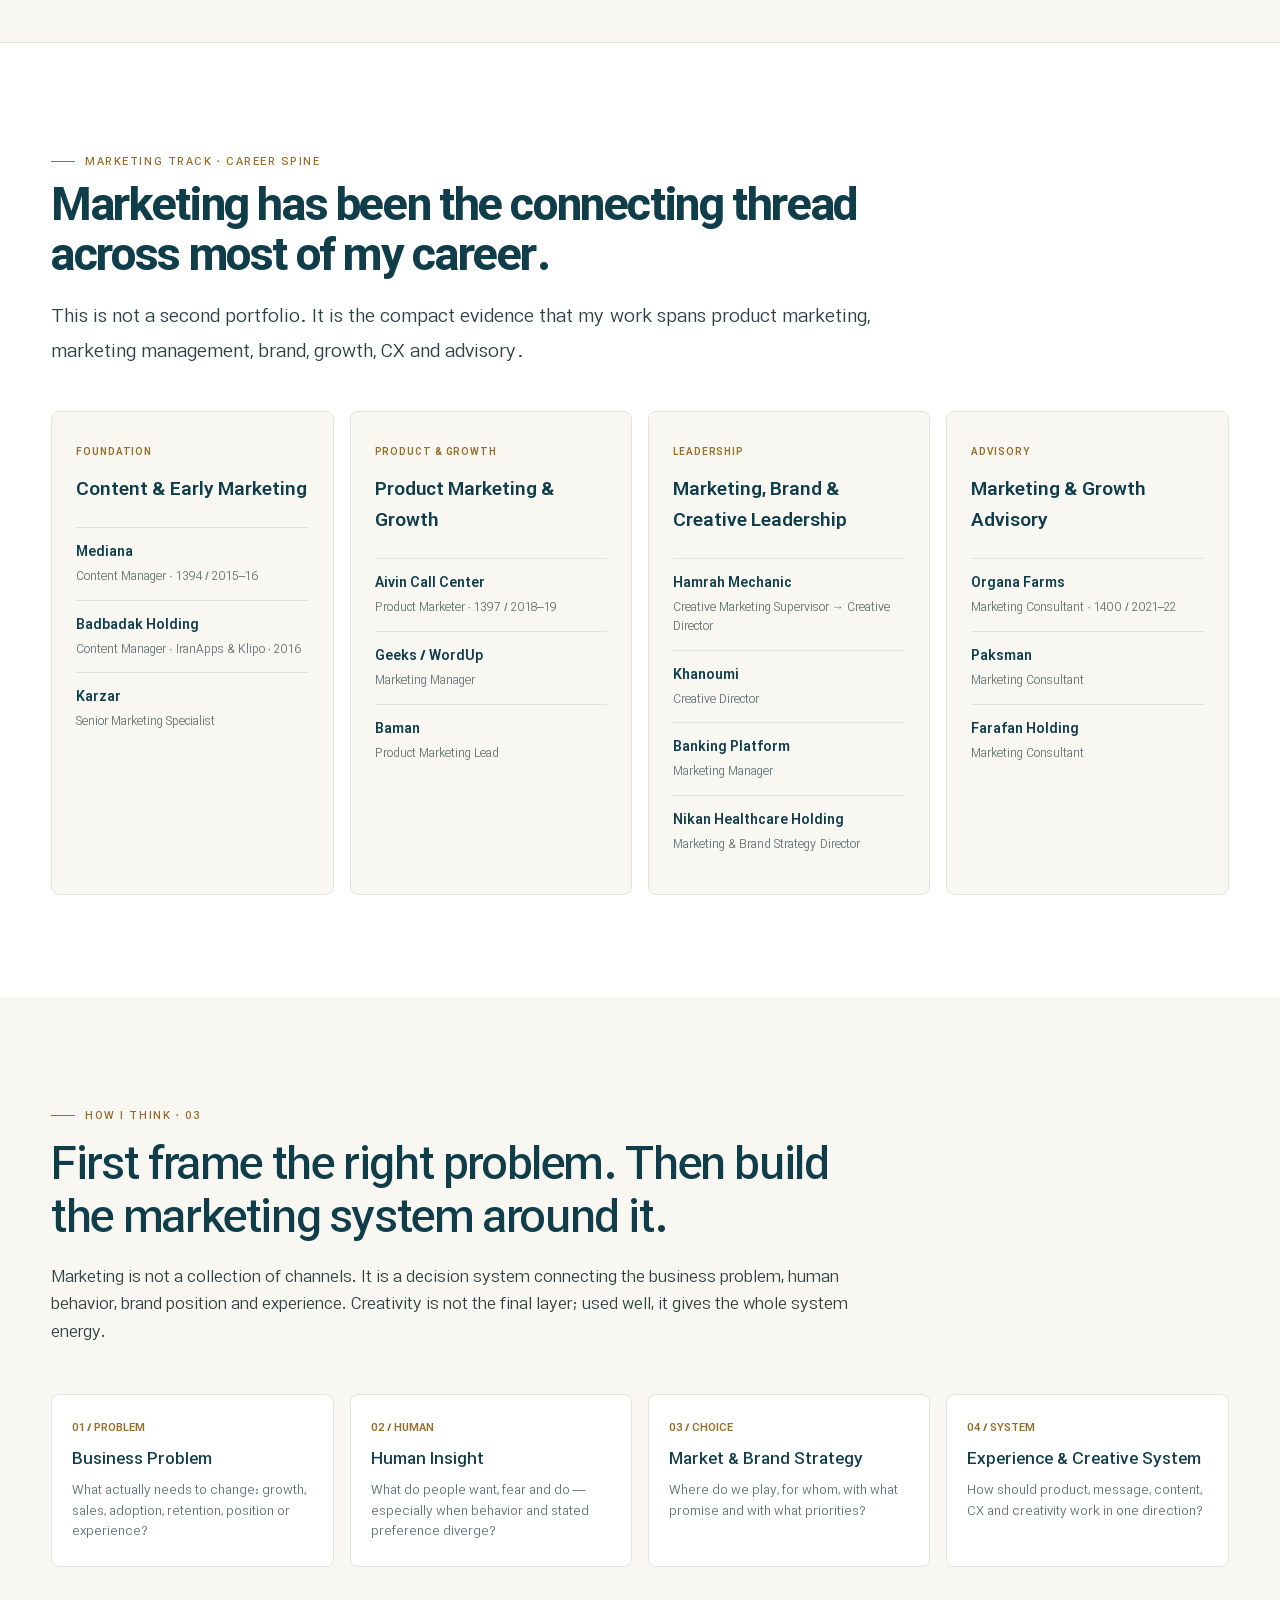
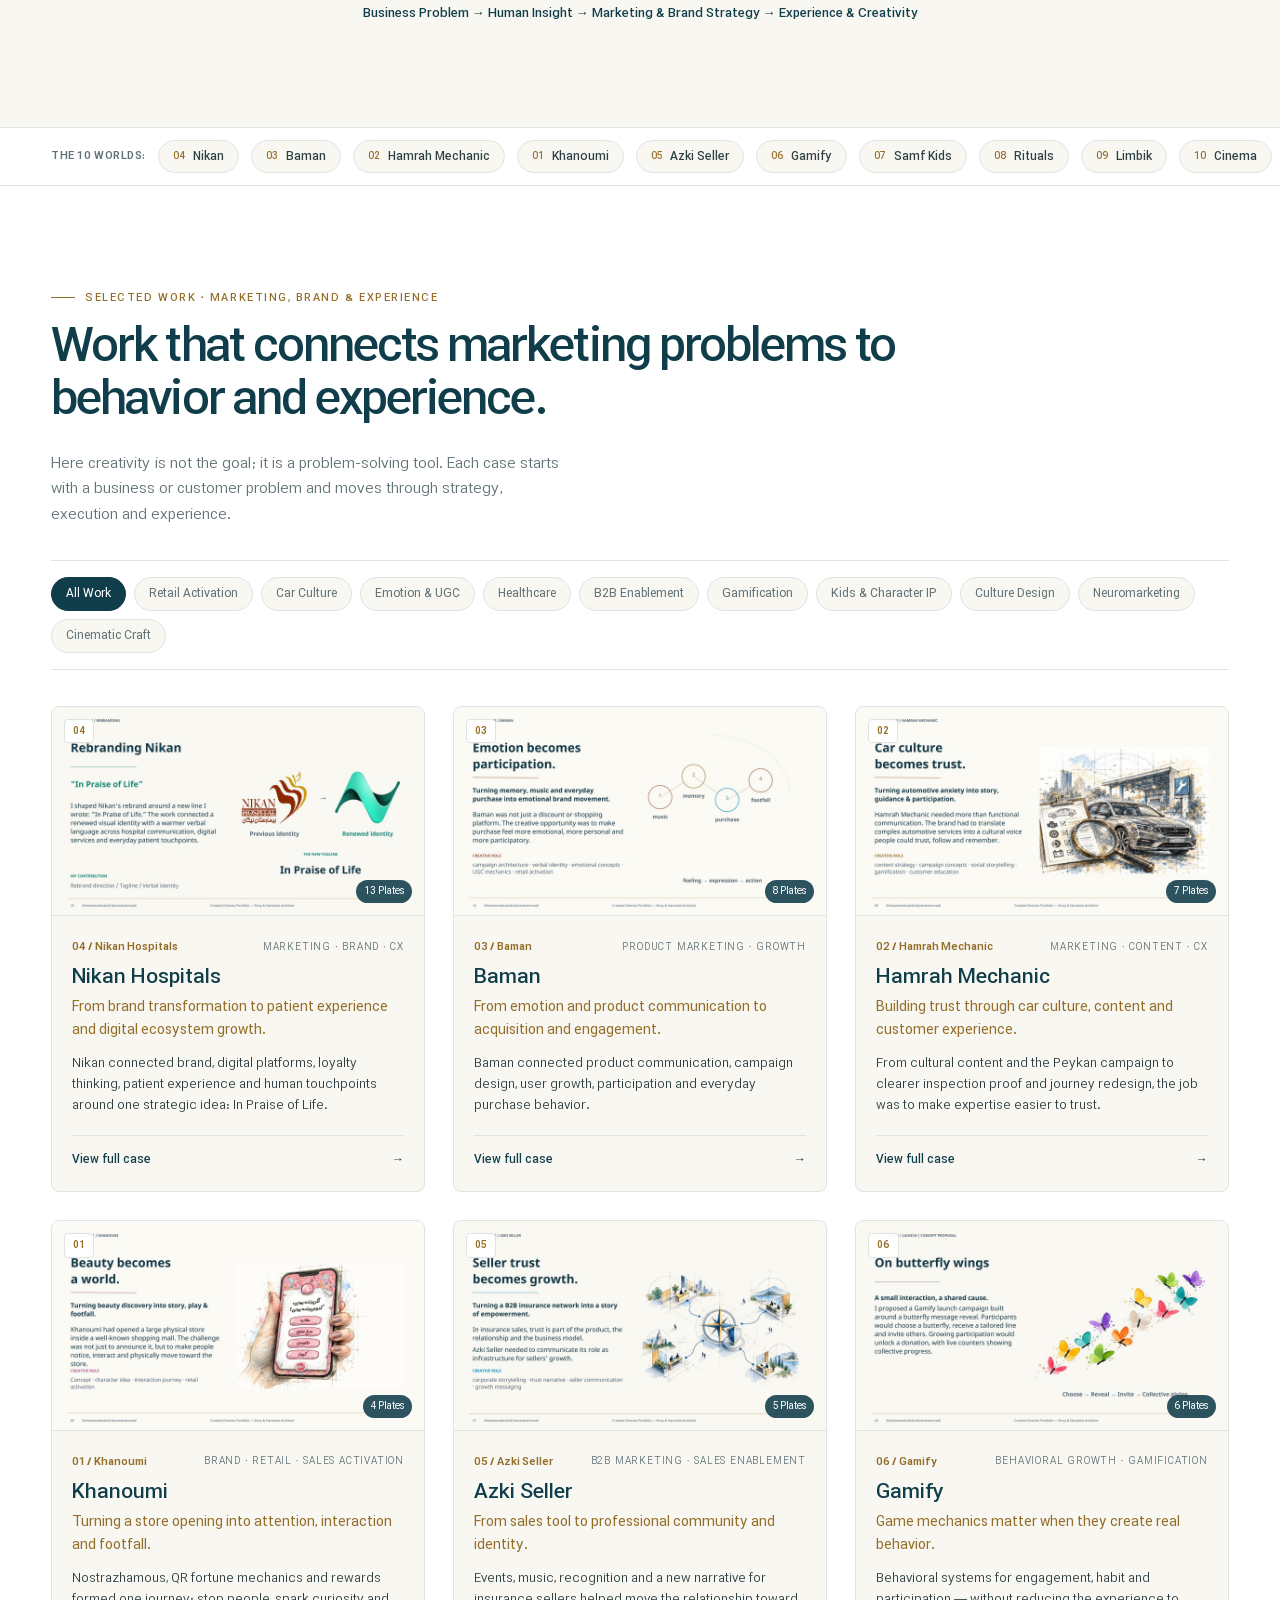
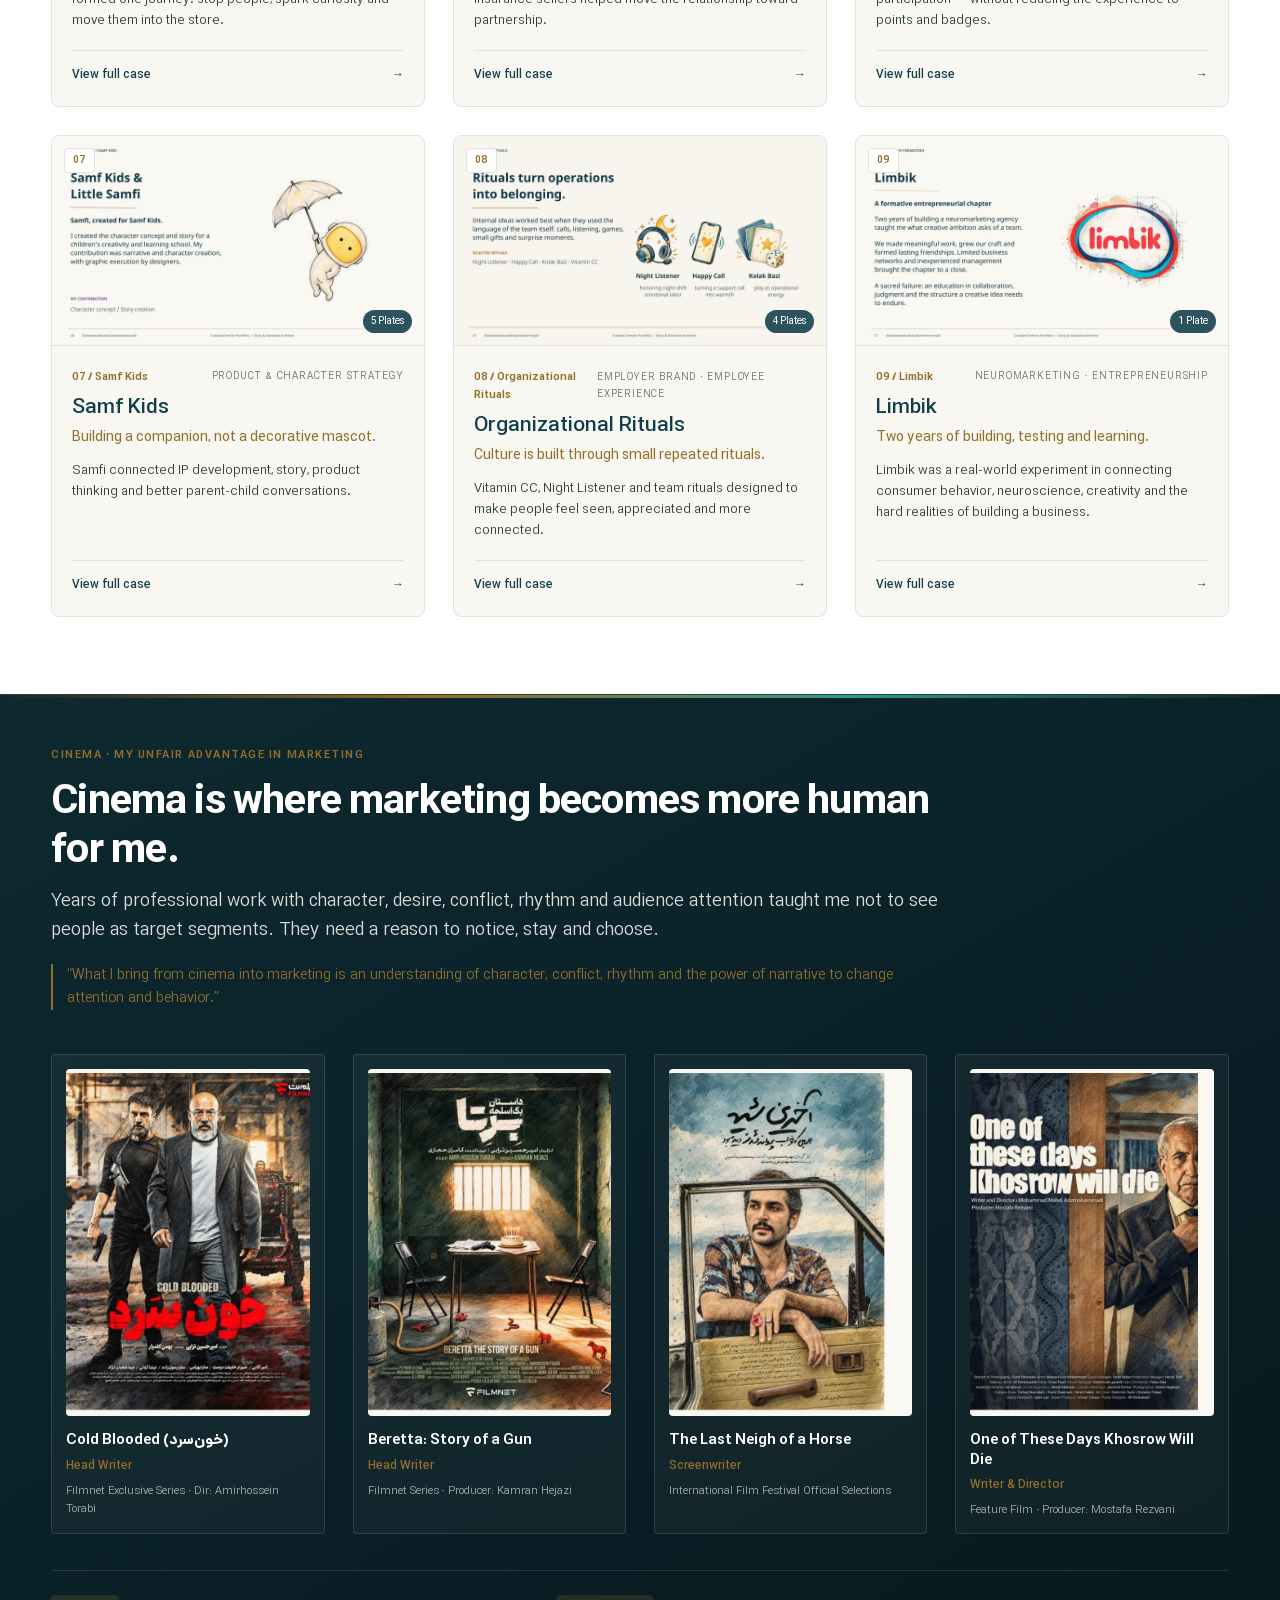
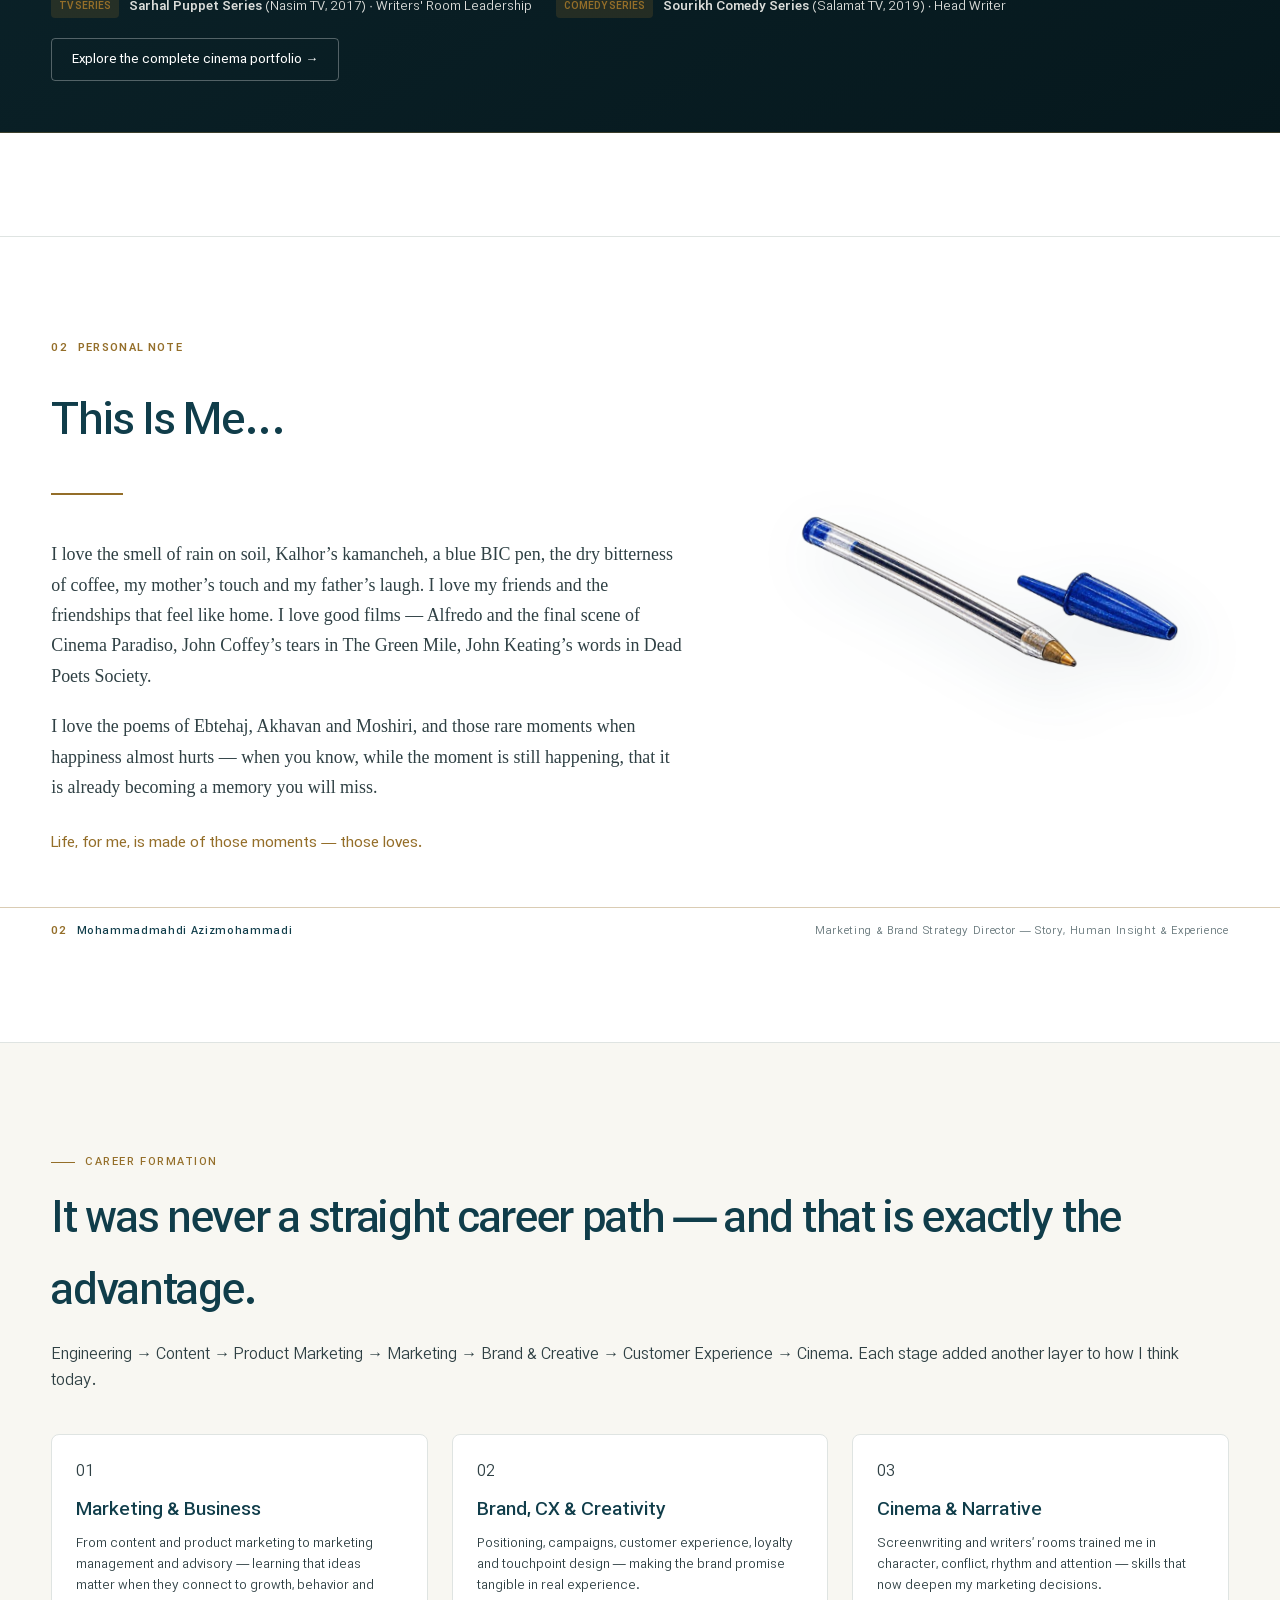
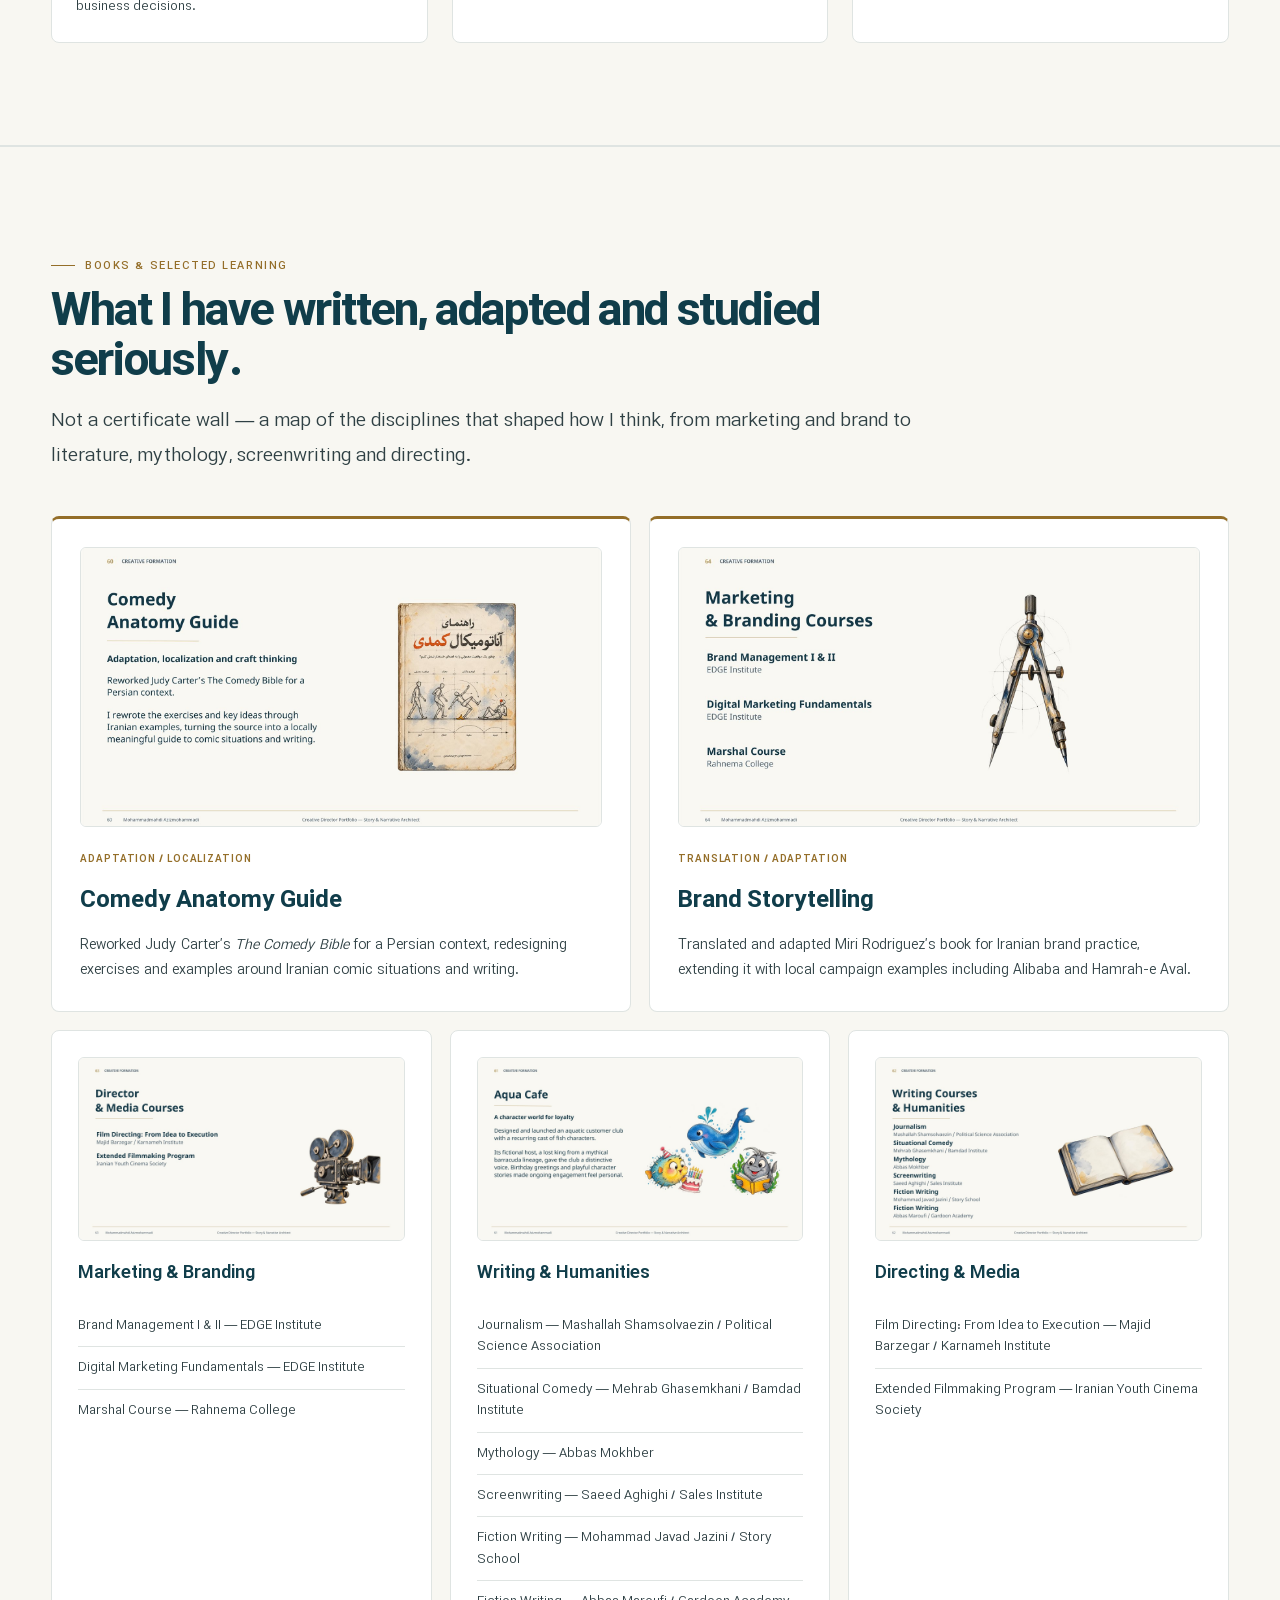
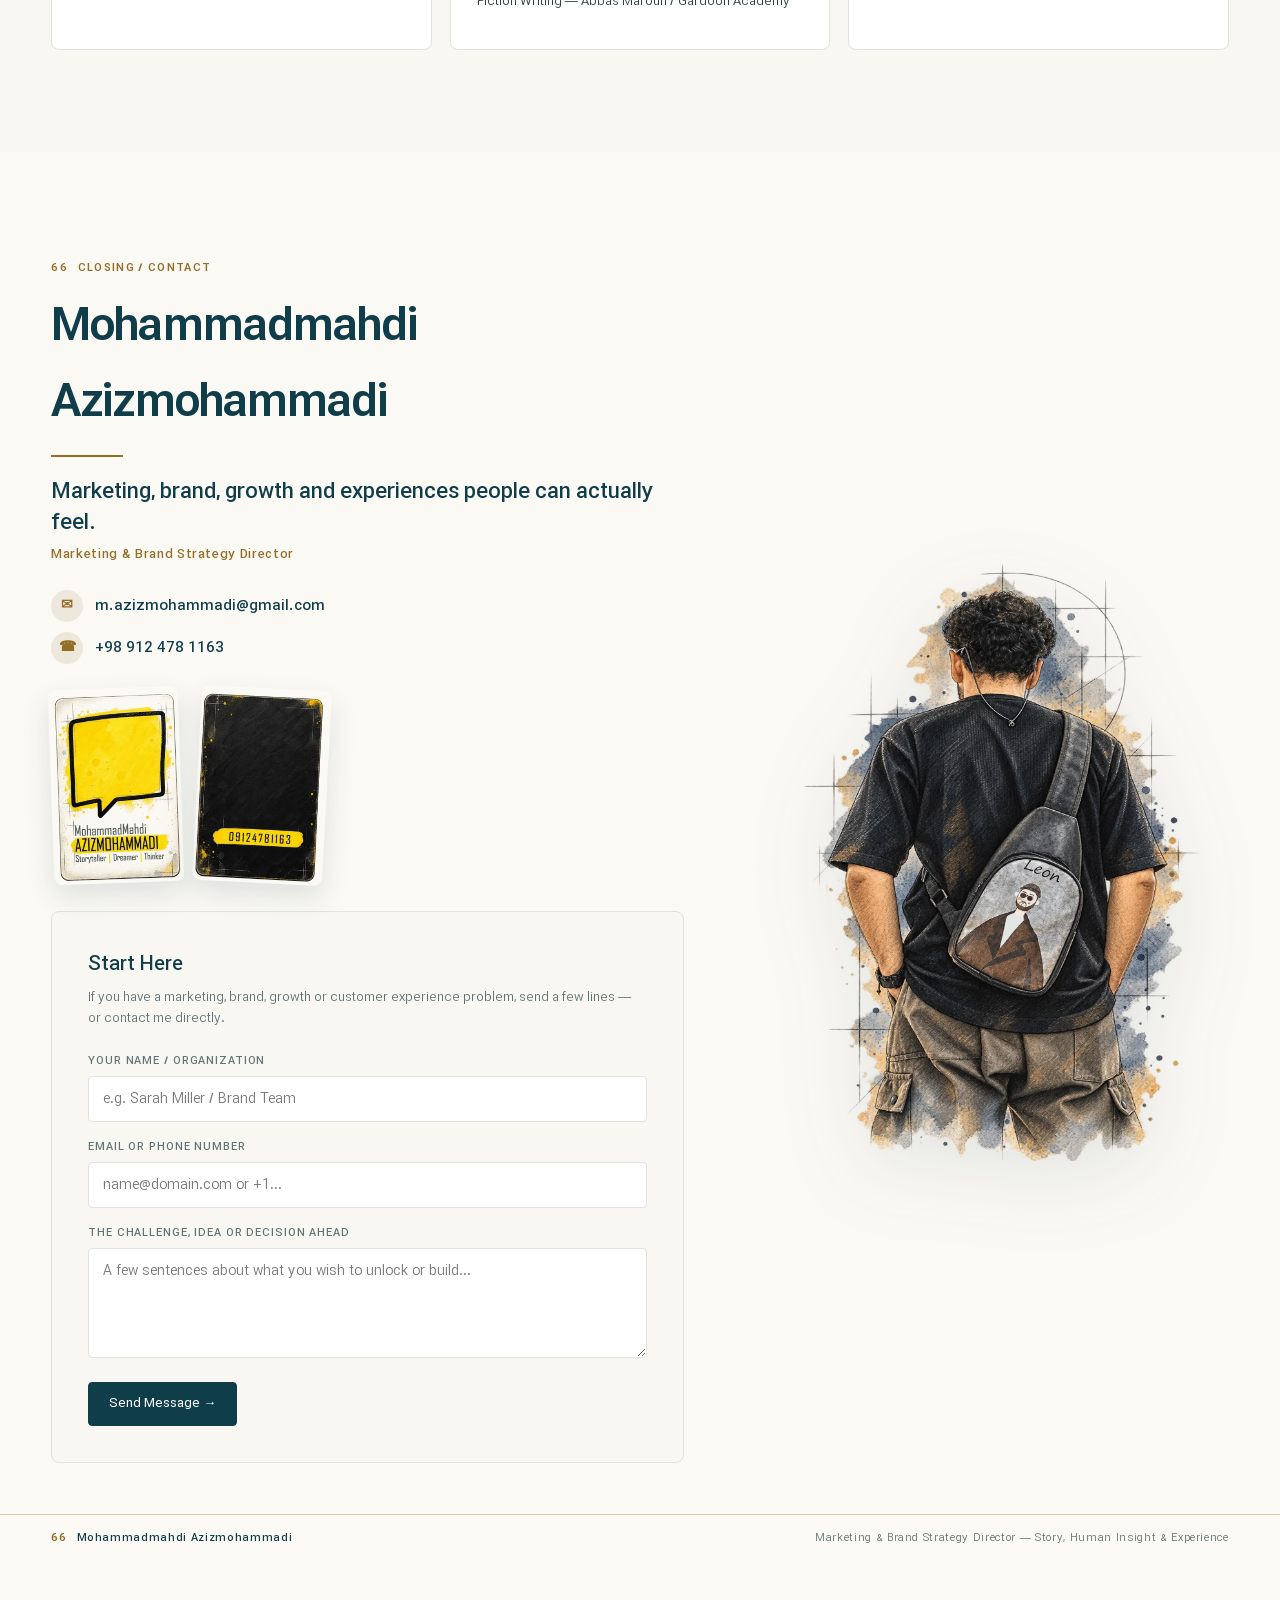
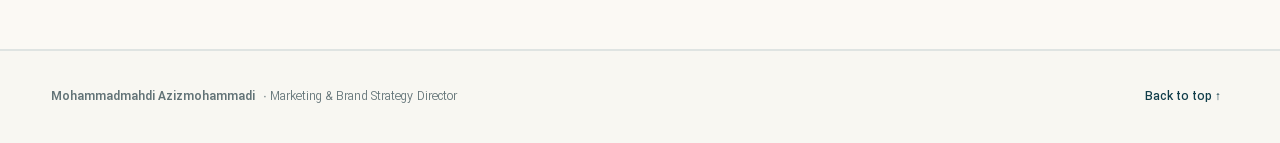
==== commit 13c5f2a0: "Add files via upload" ====
--- a/index.html
+++ b/index.html
@@ -1,29 +1,28 @@
-<!doctype html>
-<html lang="en" dir="ltr">
+<!DOCTYPE html>
+
+<html dir="ltr" lang="en">
 <head>
-  <meta charset="utf-8">
-  <meta name="viewport" content="width=device-width, initial-scale=1">
-  <meta name="description" content="Mohammadmahdi Azizmohammadi — Creative Director & Narrative Architect. The Architecture of Stories, Human Insight & Brand Experiences.">
-  <meta name="theme-color" content="#f8f7f2">
-  <link rel="canonical" href="https://portfolio.azizmohammadii.ir/">
-  <link rel="alternate" hreflang="fa" href="https://portfolio.azizmohammadii.ir/index-fa.html">
-  <link rel="alternate" hreflang="en" href="https://portfolio.azizmohammadii.ir/">
-  <link rel="alternate" hreflang="x-default" href="https://portfolio.azizmohammadii.ir/">
-  <meta property="og:url" content="https://portfolio.azizmohammadii.ir/">
-  <title>Mohammadmahdi Azizmohammadi — Creative Director & Narrative Architect</title>
-  
-  <!-- Open Graph / Meta -->
-  <meta property="og:type" content="website">
-  <meta property="og:title" content="Mohammadmahdi Azizmohammadi — Creative Director Portfolio">
-  <meta property="og:description" content="The Architecture of Stories, Human Insight & Brand Experiences. Concept Design · Narrative Architecture · Gamification · Brand Experiences.">
-  <meta property="og:image" content="https://portfolio.azizmohammadii.ir/assets/deck/web/page-01.jpg">
-  <meta name="twitter:card" content="summary_large_image">
-  <meta name="twitter:title" content="Mohammadmahdi Azizmohammadi — Creative Director">
-  <meta name="twitter:description" content="I architect the worlds where brand stories can happen.">
-  <meta name="twitter:image" content="https://portfolio.azizmohammadii.ir/assets/deck/web/page-01.jpg">
-
-  <!-- Schema.org Structured Data -->
-  <script type="application/ld+json">
+<meta charset="utf-8"/>
+<meta content="width=device-width, initial-scale=1" name="viewport"/>
+<meta content="Marketing &amp; Brand Strategy Director across business growth, product marketing, brand strategy, customer experience and creative leadership." name="description"/>
+<meta content="#f8f7f2" name="theme-color"/>
+<link href="https://portfolio.azizmohammadii.ir/" rel="canonical"/>
+<link href="https://portfolio.azizmohammadii.ir/index-fa.html" hreflang="fa" rel="alternate"/>
+<link href="https://portfolio.azizmohammadii.ir/" hreflang="en" rel="alternate"/>
+<link href="https://portfolio.azizmohammadii.ir/" hreflang="x-default" rel="alternate"/>
+<meta content="https://portfolio.azizmohammadii.ir/" property="og:url"/>
+<title>Mohammadmahdi Azizmohammadi — Marketing &amp; Brand Strategy Director</title>
+<!-- Open Graph / Meta -->
+<meta content="website" property="og:type"/>
+<meta content="Mohammadmahdi Azizmohammadi — Marketing &amp; Brand Strategy Director" property="og:title"/>
+<meta content="Marketing &amp; Brand Strategy Director across business growth, product marketing, brand strategy, customer experience and creative leadership." property="og:description"/>
+<meta content="https://portfolio.azizmohammadii.ir/assets/deck/web/page-01.jpg" property="og:image"/>
+<meta content="summary_large_image" name="twitter:card"/>
+<meta content="Mohammadmahdi Azizmohammadi — Marketing &amp; Brand Strategy Director" name="twitter:title"/>
+<meta content="Business growth, product marketing, brand strategy, customer experience and creative leadership." name="twitter:description"/>
+<meta content="https://portfolio.azizmohammadii.ir/assets/deck/web/page-01.jpg" name="twitter:image"/>
+<!-- Schema.org Structured Data -->
+<script type="application/ld+json">
   {
     "@context": "https://schema.org",
     "@graph": [
@@ -31,7 +30,7 @@
         "@type": "Person",
         "@id": "#person",
         "name": "Mohammadmahdi Azizmohammadi",
-        "jobTitle": "Creative Director & Narrative Architect",
+        "jobTitle": "Marketing & Brand Strategy Director & Narrative Architect",
         "description": "The Architecture of Stories, Human Insight & Brand Experiences.",
         "email": "mailto:m.azizmohammadi@gmail.com",
         "telephone": "+989124781163",
@@ -46,866 +45,809 @@
     ]
   }
   </script>
-
-  <link rel="icon" href="data:image/svg+xml,<svg xmlns='http://www.w3.org/2000/svg' viewBox='0 0 100 100'><rect width='100' height='100' rx='20' fill='%23103d4a'/><text x='50%' y='55%' dominant-baseline='middle' text-anchor='middle' fill='%23f8f7f2' font-family='sans-serif' font-weight='700' font-size='42'>MM</text></svg>">
-<link rel="stylesheet" href="portfolio.css?v=20261125-5">
+<link href="data:image/svg+xml,&lt;svg xmlns='http://www.w3.org/2000/svg' viewBox='0 0 100 100'&gt;&lt;rect width='100' height='100' rx='20' fill='%23103d4a'/&gt;&lt;text x='50%' y='55%' dominant-baseline='middle' text-anchor='middle' fill='%23f8f7f2' font-family='sans-serif' font-weight='700' font-size='42'&gt;MM&lt;/text&gt;&lt;/svg&gt;" rel="icon"/>
+<link href="https://fonts.googleapis.com" rel="preconnect"/>
+<link crossorigin="" href="https://fonts.gstatic.com" rel="preconnect"/>
+<link href="https://fonts.googleapis.com/css2?family=IBM+Plex+Sans:wght@300;400;500;600;700&amp;family=Vazirmatn:wght@400;500;600;700&amp;display=swap" rel="stylesheet"/>
+<link href="portfolio.css?v=20261127-1" rel="stylesheet"/>
 </head>
 <body>
-  <a class="skip-link" href="#cases">Skip to projects</a>
-
-  <!-- Architectural Laser Scan Curtain Transition -->
-  <div class="architectural-curtain" id="architecturalCurtain" aria-hidden="true">
-    <div class="curtain-backdrop"></div>
-    <div class="curtain-laser-line"></div>
-    <div class="curtain-content">
-      <div class="curtain-coords">+ 35.6892° N / 51.3890° E // SCALE 1:1</div>
-      <div class="curtain-title">ARCHITECTURAL SCAN // MM.</div>
-    </div>
-  </div>
-
-  <!-- Ultra-Fast Kinetic Montage Intro (30 Project Slides @ 50ms) -->
-  <header class="site-header">
-    <div class="container header-inner">
-      <div class="logo-group">
-        <a href="#hero" class="site-mark" onclick="return navigateToSection(event, this.getAttribute('href'))" aria-label="Home">MM.</a>
-        <div class="logo-text">
-          <span class="logo-title">Mohammadmahdi Azizmohammadi</span>
-          <span class="logo-subtitle">Creative Director · Story & Narrative Architect</span>
-        </div>
-      </div>
-
-      <nav class="site-nav" id="siteNav" aria-label="Main Navigation">
-        <ul class="nav-links">
-          <!-- 10 Worlds Dropdown -->
-          <li class="nav-item">
-            <a href="#cases" class="nav-link" onclick="return navigateToSection(event, this.getAttribute('href'))">
-              <span>10 Creative Worlds</span>
-              <span class="nav-chevron">▾</span>
-            </a>
-            <div class="nav-dropdown mega-dropdown">
-              <div class="dropdown-header">
-                <span>The 10 Authored Worlds (Cases 01 to 10)</span>
-                <span>Case Chapters</span>
-              </div>
-              <div class="dropdown-grid">
-                <a href="#cases" class="dropdown-item" data-open-case="khanoumi">
-                  <span class="dropdown-item-num">01</span>
-                  <div class="dropdown-item-copy">
-                    <strong>Khanoumi</strong>
-                    <small>Retail Activation & Nostrazhamous Oracle</small>
-                  </div>
-                </a>
-                <a href="#cases" class="dropdown-item" data-open-case="hamrah">
-                  <span class="dropdown-item-num">02</span>
-                  <div class="dropdown-item-copy">
-                    <strong>Hamrah Mechanic</strong>
-                    <small>Car Culture, Inspection Evidence & Peykan</small>
-                  </div>
-                </a>
-                <a href="#cases" class="dropdown-item" data-open-case="baman">
-                  <span class="dropdown-item-num">03</span>
-                  <div class="dropdown-item-copy">
-                    <strong>Baman</strong>
-                    <small>Emotion, Hayedeh Lyrics, Receipts & Team Lore</small>
-                  </div>
-                </a>
-                <a href="#cases" class="dropdown-item" data-open-case="nikan">
-                  <span class="dropdown-item-num">04</span>
-                  <div class="dropdown-item-copy">
-                    <strong>Nikan Hospitals</strong>
-                    <small>In Praise of Life, Verbal Identity, 9 Sites & Simorgh</small>
-                  </div>
-                </a>
-                <a href="#cases" class="dropdown-item" data-open-case="azki">
-                  <span class="dropdown-item-num">05</span>
-                  <div class="dropdown-item-copy">
-                    <strong>Azki Seller</strong>
-                    <small>B2B Agent Enablement & 'Ba Hamim' Convention</small>
-                  </div>
-                </a>
-                <a href="#cases" class="dropdown-item" data-open-case="gamify">
-                  <span class="dropdown-item-num">06</span>
-                  <div class="dropdown-item-copy">
-                    <strong>Gamify</strong>
-                    <small>Game Mechanics: Butterflies, The Mirror & Rend</small>
-                  </div>
-                </a>
-                <a href="#cases" class="dropdown-item" data-open-case="samf">
-                  <span class="dropdown-item-num">07</span>
-                  <div class="dropdown-item-copy">
-                    <strong>Samf Kids</strong>
-                    <small>Character IP Creation & Childhood Storyworld</small>
-                  </div>
-                </a>
-                <a href="#cases" class="dropdown-item" data-open-case="rituals">
-                  <span class="dropdown-item-num">08</span>
-                  <div class="dropdown-item-copy">
-                    <strong>Organizational Rituals</strong>
-                    <small>Vitamin CC, Night Listener & Psychological Safety</small>
-                  </div>
-                </a>
-                <a href="#cases" class="dropdown-item" data-open-case="limbik">
-                  <span class="dropdown-item-num">09</span>
-                  <div class="dropdown-item-copy">
-                    <strong>Limbik</strong>
-                    <small>Neuromarketing Agency & Entrepreneurial Chapter</small>
-                  </div>
-                </a>
-                <a href="#cases" class="dropdown-item" data-open-case="screenwriting">
-                  <span class="dropdown-item-num">10</span>
-                  <div class="dropdown-item-copy">
-                    <strong>Screenwriting & Cinema Craft</strong>
-                    <small>Cold Blooded, Beretta, The Horse & Khosrow</small>
-                  </div>
-                </a>
-              </div>
-            </div>
-          </li>
-
-          <!-- Philosophy Dropdown -->
-          <li class="nav-item">
-            <a href="#pov" class="nav-link" onclick="return navigateToSection(event, this.getAttribute('href'))">
-              <span>Philosophy & Story</span>
-              <span class="nav-chevron">▾</span>
-            </a>
-            <div class="nav-dropdown">
-              <a href="#about" class="dropdown-item" onclick="return navigateToSection(event, this.getAttribute('href'))">
-                <span class="dropdown-item-num">02</span>
-                <div class="dropdown-item-copy">
-                  <strong>This Is Me... (Personal Note)</strong>
-                  <small>Smell of rain, Kalhor's kamancheh & blue BIC pen</small>
-                </div>
-              </a>
-              <a href="#pov" class="dropdown-item" onclick="return navigateToSection(event, this.getAttribute('href'))">
-                <span class="dropdown-item-num">03</span>
-                <div class="dropdown-item-copy">
-                  <strong>The 4-Pillar Narrative Architecture</strong>
-                  <small>From Human Insight to Story System</small>
-                </div>
-              </a>
-            </div>
-          </li>
-
-          <li><a href="#formation" class="nav-link" onclick="return navigateToSection(event, this.getAttribute('href'))">Formation</a></li>
-          <li><a href="#contact" class="nav-link" onclick="return navigateToSection(event, this.getAttribute('href'))">Contact</a></li>
-        </ul>
-      </nav>
-
-      <div class="header-actions">
-        <a href="https://azizmohammadii.ir/" class="lang-switch advisory-switch" title="Strategic Advisory">Advisory ↗</a>
-        
-        <a href="index-fa.html" class="lang-switch" title="Persian Edition">فا</a>
-        <button type="button" class="btn-deck-trigger" onclick="openDeck(1)">
-          <span>📖 Full Deck (66 Slides)</span>
-        </button>
-        <a href="#contact" class="btn-primary" onclick="return navigateToSection(event, this.getAttribute('href'))">Get in Touch</a>
-        <button type="button" class="mobile-menu-btn" id="mobileMenuBtn" aria-label="Menu">☰</button>
-      </div>
-    </div>
-  </header>
-
-  <!-- Master Monograph View -->
-  <main id="mainView">
-    <!-- Page 01: Master Cover Monograph with Seamless Transparent Portrait -->
-    <section class="hero-section hero-monograph" id="hero">
-      <div class="container hero-grid">
-        <div class="hero-copy">
-          <div class="hero-deck-badge">
-            <span>01 PORTFOLIO</span>
-            <span>·</span>
-            <span>CREATIVE DIRECTOR PORTFOLIO</span>
-          </div>
-          <h1 class="hero-title">
-            <span class="hero-title-name">Mohammadmahdi Azizmohammadi</span>
-            <span class="hero-title-role">Creative Director Portfolio.</span>
-          </h1>
-          <p class="hero-tagline">The Architecture of Stories, Human Insight & Brand Experiences.</p>
-          <div class="hero-subtags">Concept Design · Narrative Architecture · Gamification · Brand Experiences</div>
-          <blockquote class="hero-motto">“I architect the worlds where brand stories can happen.”</blockquote>
-          
-          <div class="hero-specialisms">
-            <span class="spec-item">Narrative Architecture</span>
-            <span class="spec-item">Retail Activation</span>
-            <span class="spec-item">Gamification Systems</span>
-            <span class="spec-item">Tone of Voice</span>
-            <span class="spec-item">Screenwriting</span>
-          </div>
-
-          <div class="hero-actions">
-            <a href="#cases" class="btn-primary">Explore 10 Creative Worlds →</a>
-            <button type="button" class="btn-secondary" onclick="openDeck(1)">Browse Presentation Deck (66 Slides)</button>
-          </div>
-        </div>
-
-        <!-- Direct Transparent Portrait Artwork: No White Cards, No Frames -->
-        <div class="hero-artwork-area">
-          <img src="assets/deck/web/portrait-cover.webp" alt="Mohammadmahdi Azizmohammadi — Story & Narrative Architect" class="hero-portrait-art" width="710" height="885" loading="eager" decoding="async"/>
-        </div>
-      </div>
-
-      <!-- Architectural Monograph Baseline Rule -->
-      <div class="container monograph-baseline-rule">
-        <div class="baseline-left">
-          <span class="baseline-num">01</span>
-          <span class="baseline-author">Mohammadmahdi Azizmohammadi</span>
-        </div>
-        <div class="baseline-right">
-          <span>Creative Director Portfolio — Story & Narrative Architect</span>
-        </div>
-      </div>
-    </section>
-
-    <!-- Chapter Fast-Jump Ribbon -->
-    <div class="chapter-ribbon" role="navigation" aria-label="Fast Jump to Chapters">
-      <div class="container chapter-ribbon-inner">
-        <span style="font-size:11px;font-weight:700;color:var(--muted);letter-spacing:0.05em;">THE 10 WORLDS:</span>
-        <button type="button" class="chapter-pill" data-open-case="khanoumi"><span class="chapter-pill-num">01</span> Khanoumi</button>
-        <button type="button" class="chapter-pill" data-open-case="hamrah"><span class="chapter-pill-num">02</span> Hamrah Mechanic</button>
-        <button type="button" class="chapter-pill" data-open-case="baman"><span class="chapter-pill-num">03</span> Baman</button>
-        <button type="button" class="chapter-pill" data-open-case="nikan"><span class="chapter-pill-num">04</span> Nikan</button>
-        <button type="button" class="chapter-pill" data-open-case="azki"><span class="chapter-pill-num">05</span> Azki Seller</button>
-        <button type="button" class="chapter-pill" data-open-case="gamify"><span class="chapter-pill-num">06</span> Gamify</button>
-        <button type="button" class="chapter-pill" data-open-case="samf"><span class="chapter-pill-num">07</span> Samf Kids</button>
-        <button type="button" class="chapter-pill" data-open-case="rituals"><span class="chapter-pill-num">08</span> Rituals</button>
-        <button type="button" class="chapter-pill" data-open-case="limbik"><span class="chapter-pill-num">09</span> Limbik</button>
-        <button type="button" class="chapter-pill" data-open-case="screenwriting"><span class="chapter-pill-num">10</span> Cinema</button>
-        <button type="button" class="chapter-pill" onclick="openDeck(1)" style="border-color:var(--gold);color:var(--gold);"><span class="chapter-pill-num">📖</span> Full Deck</button>
-      </div>
-    </div>
-
-    <!-- Page 02: Personal Note ("This Is Me...") with Direct Transparent BIC Pen -->
-    <section class="personal-note-section note-monograph" id="about">
-      <div class="container note-grid">
-        <div class="note-copy">
-          <div class="monograph-folio-tag">
-            <span>02</span>
-            <span>PERSONAL NOTE</span>
-          </div>
-          <h2 class="note-title">This Is Me...</h2>
-          <div class="note-gold-rule"></div>
-          
-          <p class="note-passage">
-            I carry the smell of rain on soil, the sound of Kalhor’s kamancheh, bitter coffee and a blue BIC pen. My mother’s touch. My father’s laugh. Friends who feel like home. Cinema stays with me: Alfredo’s last gift, John Coffey’s tears, John Keating’s faith in a voice. I return to poetry and the moments that catch in the throat. Even as they happen, I know I will miss them.
-          </p>
-          <div class="note-closer">
-            <p>That is what I keep…</p>
-            <p>That is where my stories begin…</p>
-          </div>
-        </div>
-
-        <!-- Direct Transparent Blue BIC Pen resting on the paper canvas -->
-        <div class="note-artwork-area">
-          <img src="assets/deck/web/bic-pen.webp" alt="Blue BIC Pen and Cap — Where Stories Begin" class="bic-pen-art" width="625" height="340" loading="lazy" decoding="async"/>
-        </div>
-      </div>
-
-      <!-- Architectural Baseline Rule -->
-      <div class="container monograph-baseline-rule">
-        <div class="baseline-left">
-          <span class="baseline-num">02</span>
-          <span class="baseline-author">Mohammadmahdi Azizmohammadi</span>
-        </div>
-        <div class="baseline-right">
-          <span>Creative Director Portfolio — Story & Narrative Architect</span>
-        </div>
-      </div>
-    </section>
-
-    <!-- Page 03: The 4-Pillar Narrative Architecture Manifesto -->
-    <section class="pov-section" id="pov">
-      <div class="container">
-        <div class="pov-header">
-          <span class="eyebrow">POV & Manifesto · 03</span>
-          <h2>I design stories people can enter.</h2>
-          <p>
-            I see every brand as a world in the making. My work is to find the human truth, define the creative territory, build the story system, and translate it into experiences people can feel, remember, and take part in. Concept design and gamification turn brand narratives into living spaces that audiences step into willingly.
-          </p>
-        </div>
-
-        <div class="framework-chain">
-          <div class="framework-card">
-            <div class="framework-step">01 / Foundation</div>
-            <h3>Human Insight</h3>
-            <p>Uncovering the quiet anxieties, unexpressed desires, and deep-seated motivations that drive genuine human behavior.</p>
-          </div>
-          <div class="framework-card">
-            <div class="framework-step">02 / Tension</div>
-            <h3>Cultural Tension</h3>
-            <p>Pinpointing the friction between traditional habits, generational change, and daily rituals that creates societal attention.</p>
-          </div>
-          <div class="framework-card">
-            <div class="framework-step">03 / Habitat</div>
-            <h3>Creative Territory</h3>
-            <p>Carving out an imaginative, distinctive, and credible domain that the brand can authoritatively own with its unique voice.</p>
-          </div>
-          <div class="framework-card">
-            <div class="framework-step">04 / Ecosystem</div>
-            <h3>Story System</h3>
-            <p>Architecting touchpoints, meaningful ceremonies, and gamified mechanics that inspire people to stay, return, and participate.</p>
-          </div>
-        </div>
-
-        <div class="framework-flow-indicator">
-          Human Insight <span>→</span> Cultural Tension <span>→</span> Creative Territory <span>→</span> Story System
-        </div>
-      </div>
-    </section>
-
-    <!-- Page 04+: The 10 Creative Worlds Map -->
-    <section class="cases-section" id="cases">
-      <div class="container">
-        <div class="cases-header">
-          <span class="eyebrow">Selected Cases Map · 04</span>
-          <div class="cases-intro-row">
-            <div>
-              <h2 class="cases-title">Ten Creative Worlds</h2>
-            </div>
-            <p class="cases-sub">
-              Creative concepts, narrative architecture, and gamification connecting brands, digital spaces, and daily rituals. Click any card to enter its dedicated world landing page.
-            </p>
-          </div>
-        </div>
-
-        <!-- Filters -->
-        <div class="filter-bar" role="toolbar" aria-label="Case Study Filters">
-          <button type="button" class="filter-btn active" data-filter="all">All Worlds (10)</button>
-          <button type="button" class="filter-btn" data-filter="retail">Retail Activation</button>
-          <button type="button" class="filter-btn" data-filter="automotive">Car Culture</button>
-          <button type="button" class="filter-btn" data-filter="emotion">Emotion & UGC</button>
-          <button type="button" class="filter-btn" data-filter="healthcare">Healthcare</button>
-          <button type="button" class="filter-btn" data-filter="b2b">B2B Enablement</button>
-          <button type="button" class="filter-btn" data-filter="gamification">Gamification</button>
-          <button type="button" class="filter-btn" data-filter="kids">Kids & Character IP</button>
-          <button type="button" class="filter-btn" data-filter="culture">Culture Design</button>
-          <button type="button" class="filter-btn" data-filter="agency">Neuromarketing</button>
-          <button type="button" class="filter-btn" data-filter="cinema">Cinematic Craft</button>
-        </div>
-
-        <!-- 10 Cases Grid -->
-        <div class="cases-grid">
-          <!-- 01 Khanoumi -->
-          <article class="case-card" tabindex="0" data-case="khanoumi" data-category="retail gamification">
-            <div class="case-card-thumb">
-              <img src="assets/deck/web/page-05.jpg" alt="Khanoumi Retail Activation" width="600" height="338" loading="lazy" decoding="async"/>
-              <span class="case-badge">01</span>
-              <span class="case-slide-count">4 Plates</span>
-            </div>
-            <div class="case-card-content">
-              <div class="case-meta">
-                <span class="case-num">01 / Khanoumi</span>
-                <span class="case-cat">Retail Activation</span>
-              </div>
-              <h3 class="case-title">Khanoumi</h3>
-              <p class="case-headline">Beauty becomes a world.</p>
-              <p class="case-desc">Turning beauty discovery into story, play & retail footfall. The Nostrazhamous beauty oracle, interactive journey, and the Pink Suitcase fantasy.</p>
-              <div class="case-action">
-                <span>Enter World 01 Landing Page</span>
-                <span class="case-action-arrow">→</span>
-              </div>
-            </div>
-          </article>
-
-          <!-- 02 Hamrah Mechanic -->
-          <article class="case-card" tabindex="0" data-case="hamrah" data-category="automotive gamification">
-            <div class="case-card-thumb">
-              <img src="assets/deck/web/page-09.jpg" alt="Hamrah Mechanic Car Culture" width="600" height="338" loading="lazy" decoding="async"/>
-              <span class="case-badge">02</span>
-              <span class="case-slide-count">7 Plates</span>
-            </div>
-            <div class="case-card-content">
-              <div class="case-meta">
-                <span class="case-num">02 / Hamrah Mechanic</span>
-                <span class="case-cat">Car Culture & Trust</span>
-              </div>
-              <h3 class="case-title">Hamrah Mechanic</h3>
-              <p class="case-headline">Car culture becomes trust.</p>
-              <p class="case-desc">Turning automotive anxiety into story, guidance & participation. 'Happy Birthday Peykan' campaign, plain inspection evidence, and ownership gamification.</p>
-              <div class="case-action">
-                <span>Enter World 02 Landing Page</span>
-                <span class="case-action-arrow">→</span>
-              </div>
-            </div>
-          </article>
-
-          <!-- 03 Baman -->
-          <article class="case-card" tabindex="0" data-case="baman" data-category="emotion retail">
-            <div class="case-card-thumb">
-              <img src="assets/deck/web/page-16.jpg" alt="Baman Emotion & Participation" width="600" height="338" loading="lazy" decoding="async"/>
-              <span class="case-badge">03</span>
-              <span class="case-slide-count">8 Plates</span>
-            </div>
-            <div class="case-card-content">
-              <div class="case-meta">
-                <span class="case-num">03 / Baman</span>
-                <span class="case-cat">Emotion & Participation</span>
-              </div>
-              <h3 class="case-title">Baman</h3>
-              <p class="case-headline">Emotion becomes participation.</p>
-              <p class="case-desc">Turning memory, Hayedeh lyrics, and daily grocery expenses into a brand movement. Supermarket footfall activation and team parody poetry.</p>
-              <div class="case-action">
-                <span>Enter World 03 Landing Page</span>
-                <span class="case-action-arrow">→</span>
-              </div>
-            </div>
-          </article>
-
-          <!-- 04 Nikan Hospitals -->
-          <article class="case-card" tabindex="0" data-case="nikan" data-category="healthcare culture">
-            <div class="case-card-thumb">
-              <img src="assets/deck/web/page-24.jpg" alt="Nikan Hospitals In Praise of Life" width="600" height="338" loading="lazy" decoding="async"/>
-              <span class="case-badge">04</span>
-              <span class="case-slide-count">13 Plates</span>
-            </div>
-            <div class="case-card-content">
-              <div class="case-meta">
-                <span class="case-num">04 / Nikan Hospitals</span>
-                <span class="case-cat">Healthcare CX</span>
-              </div>
-              <h3 class="case-title">Nikan Hospitals</h3>
-              <p class="case-headline">Healthcare becomes human.</p>
-              <p class="case-desc">Rebranding around 'In Praise of Life'. 64-page verbal identity standards, 9 website redesigns, the Simorgh healing feather, and Ham-Nahal Chitgar trees.</p>
-              <div class="case-action">
-                <span>Enter World 04 Landing Page</span>
-                <span class="case-action-arrow">→</span>
-              </div>
-            </div>
-          </article>
-
-          <!-- 05 Azki Seller -->
-          <article class="case-card" tabindex="0" data-case="azki" data-category="b2b culture">
-            <div class="case-card-thumb">
-              <img src="assets/deck/web/page-37.jpg" alt="Azki Seller B2B Enablement" width="600" height="338" loading="lazy" decoding="async"/>
-              <span class="case-badge">05</span>
-              <span class="case-slide-count">5 Plates</span>
-            </div>
-            <div class="case-card-content">
-              <div class="case-meta">
-                <span class="case-num">05 / Azki Seller</span>
-                <span class="case-cat">B2B Enablement</span>
-              </div>
-              <h3 class="case-title">Azki Seller</h3>
-              <p class="case-headline">B2B becomes empowerment.</p>
-              <p class="case-desc">Transforming a sales tool into professional pride. The 'Ba Hamim' Milad Tower national convention, custom anthem lyrics, and honor ceremonies.</p>
-              <div class="case-action">
-                <span>Enter World 05 Landing Page</span>
-                <span class="case-action-arrow">→</span>
-              </div>
-            </div>
-          </article>
-
-          <!-- 06 Gamify -->
-          <article class="case-card" tabindex="0" data-case="gamify" data-category="gamification">
-            <div class="case-card-thumb">
-              <img src="assets/deck/web/page-42.jpg" alt="Gamify Concepts" width="600" height="338" loading="lazy" decoding="async"/>
-              <span class="case-badge">06</span>
-              <span class="case-slide-count">6 Plates</span>
-            </div>
-            <div class="case-card-content">
-              <div class="case-meta">
-                <span class="case-num">06 / Gamify</span>
-                <span class="case-cat">Game Mechanics & Concept</span>
-              </div>
-              <h3 class="case-title">Gamify</h3>
-              <p class="case-headline">Play becomes purpose.</p>
-              <p class="case-desc">Concepts transforming passive compliance into voluntary curiosity: Butterflies of Tehran, The Social Mirror, Rend, and Ham-Ghalb heart wellness mechanics.</p>
-              <div class="case-action">
-                <span>Enter World 06 Landing Page</span>
-                <span class="case-action-arrow">→</span>
-              </div>
-            </div>
-          </article>
-
-          <!-- 07 Samf Kids -->
-          <article class="case-card" tabindex="0" data-case="samf" data-category="kids">
-            <div class="case-card-thumb">
-              <img src="assets/deck/web/page-48.jpg" alt="Samf Kids Character IP" width="600" height="338" loading="lazy" decoding="async"/>
-              <span class="case-badge">07</span>
-              <span class="case-slide-count">5 Plates</span>
-            </div>
-            <div class="case-card-content">
-              <div class="case-meta">
-                <span class="case-num">07 / Samf Kids</span>
-                <span class="case-cat">Character IP & Worldbuilding</span>
-              </div>
-              <h3 class="case-title">Samf Kids</h3>
-              <p class="case-headline">Imagination becomes a friend.</p>
-              <p class="case-desc">Building the Samfi character universe to spark emotional growth in children, easing childhood night fears in partnership with bedtime parental storybooks.</p>
-              <div class="case-action">
-                <span>Enter World 07 Landing Page</span>
-                <span class="case-action-arrow">→</span>
-              </div>
-            </div>
-          </article>
-
-          <!-- 08 Organizational Rituals -->
-          <article class="case-card" tabindex="0" data-case="rituals" data-category="culture">
-            <div class="case-card-thumb">
-              <img src="assets/deck/web/page-53.jpg" alt="Organizational Rituals Vitamin CC" width="600" height="338" loading="lazy" decoding="async"/>
-              <span class="case-badge">08</span>
-              <span class="case-slide-count">4 Plates</span>
-            </div>
-            <div class="case-card-content">
-              <div class="case-meta">
-                <span class="case-num">08 / Organizational Rituals</span>
-                <span class="case-cat">Culture Design</span>
-              </div>
-              <h3 class="case-title">Organizational Rituals</h3>
-              <p class="case-headline">Culture becomes a living ritual.</p>
-              <p class="case-desc">Workplace ceremonies fostering genuine belonging: Vitamin CC I-Win, Night Listener hospitality, Happy Call, and transforming deadline pressure into laughter.</p>
-              <div class="case-action">
-                <span>Enter World 08 Landing Page</span>
-                <span class="case-action-arrow">→</span>
-              </div>
-            </div>
-          </article>
-
-          <!-- 09 Limbik -->
-          <article class="case-card" tabindex="0" data-case="limbik" data-category="agency culture">
-            <div class="case-card-thumb">
-              <img src="assets/deck/web/page-57.jpg" alt="Limbik Neuromarketing Agency" width="600" height="338" loading="lazy" decoding="async"/>
-              <span class="case-badge">09</span>
-              <span class="case-slide-count">1 Plate</span>
-            </div>
-            <div class="case-card-content">
-              <div class="case-meta">
-                <span class="case-num">09 / Limbik</span>
-                <span class="case-cat">Neuromarketing Agency</span>
-              </div>
-              <h3 class="case-title">Limbik</h3>
-              <p class="case-headline">A formative entrepreneurial chapter.</p>
-              <p class="case-desc">Two years building a neuromarketing agency; an education in creative ambition, collaboration, and the structure an idea needs to endure.</p>
-              <div class="case-action">
-                <span>Enter World 09 Landing Page</span>
-                <span class="case-action-arrow">→</span>
-              </div>
-            </div>
-          </article>
-
-          <!-- 10 Screenwriting & Cinematic Craft -->
-        </div>
-
-        <!-- Dedicated Cinema & Series Showcase Box -->
-        <section class="cinema-showcase-box" id="cinemaShowcase" data-category="cinema">
-          <div class="cinema-showcase-header">
-            <span class="cinema-eyebrow">Cinematic Craft, Screenwriting & Direction · Dramatic Engineering</span>
-            <h2 class="cinema-title">Cinematic Universes & Authored Stories</h2>
-            <p class="cinema-lead">
-              Writing and directing major platform drama series and festival features; the true engineering foundation of how character desire, escalating conflict, and unforgettable endings are built across all my brand narrative systems.
-            </p>
-            <p class="cinema-quote">
-              “I bring the rigor of cinematic drama into commercial universes — where people are not passive consumers, but captivated viewers of a living story.”
-            </p>
-          </div>
-
-          <!-- 4 Posters Grid -->
-          <div class="cinema-posters-grid">
-            <!-- 01 Cold Blooded -->
-            <article class="cinema-poster-card" tabindex="0" data-open-case="screenwriting">
-              <div class="cinema-poster-wrap">
-                <img src="assets/deck/web/poster-cold-blooded.jpg" alt="Cold Blooded Series — Head Writer" width="400" height="515" loading="lazy" decoding="async"/>
-              </div>
-              <div class="cinema-poster-info">
-                <h3 class="cinema-work-title">Cold Blooded (خون‌سرد)</h3>
-                <div class="cinema-work-role">Head Writer</div>
-                <div class="cinema-work-platform">Filmnet Exclusive Series · Dir: Amirhossein Torabi</div>
-              </div>
-            </article>
-
-            <!-- 02 Beretta -->
-            <article class="cinema-poster-card" tabindex="0" data-open-case="screenwriting">
-              <div class="cinema-poster-wrap">
-                <img src="assets/deck/web/poster-beretta.jpg" alt="Beretta: Story of a Gun — Head Writer" width="400" height="515" loading="lazy" decoding="async"/>
-              </div>
-              <div class="cinema-poster-info">
-                <h3 class="cinema-work-title">Beretta: Story of a Gun</h3>
-                <div class="cinema-work-role">Head Writer</div>
-                <div class="cinema-work-platform">Filmnet Series · Producer: Kamran Hejazi</div>
-              </div>
-            </article>
-
-            <!-- 03 The Last Neigh of a Horse -->
-            <article class="cinema-poster-card" tabindex="0" data-open-case="screenwriting">
-              <div class="cinema-poster-wrap">
-                <img src="assets/deck/web/poster-horse.jpg" alt="The Last Neigh of a Horse — Writer" width="400" height="515" loading="lazy" decoding="async"/>
-              </div>
-              <div class="cinema-poster-info">
-                <h3 class="cinema-work-title">The Last Neigh of a Horse</h3>
-                <div class="cinema-work-role">Screenwriter</div>
-                <div class="cinema-work-platform">International Film Festival Official Selections</div>
-              </div>
-            </article>
-
-            <!-- 04 Khosrow Will Die -->
-            <article class="cinema-poster-card" tabindex="0" data-open-case="screenwriting">
-              <div class="cinema-poster-wrap">
-                <img src="assets/deck/web/poster-khosrow.jpg" alt="One of These Days Khosrow Will Die — Writer & Director" width="400" height="515" loading="lazy" decoding="async"/>
-              </div>
-              <div class="cinema-poster-info">
-                <h3 class="cinema-work-title">One of These Days Khosrow Will Die</h3>
-                <div class="cinema-work-role">Writer & Director</div>
-                <div class="cinema-work-platform">Feature Film · Producer: Mostafa Rezvani</div>
-              </div>
-            </article>
-          </div>
-
-          <!-- Secondary Strip (Television & Puppet Series) -->
-          <div class="cinema-secondary-strip">
-            <div class="secondary-works-list">
-              <div class="secondary-work-item" tabindex="0" data-open-case="screenwriting" style="cursor:pointer;">
-                <span class="secondary-work-badge">TV SERIES</span>
-                <span><strong>Sarhal Puppet Series</strong> (Nasim TV, 2017) · Writers' Room Leadership</span>
-              </div>
-              <div class="secondary-work-item" tabindex="0" data-open-case="screenwriting" style="cursor:pointer;">
-                <span class="secondary-work-badge">COMEDY SERIES</span>
-                <span><strong>Sourikh Comedy Series</strong> (Salamat TV, 2019) · Head Writer</span>
-              </div>
-            </div>
-            <div>
-              <button type="button" class="btn-secondary" data-open-case="screenwriting" style="color:#ffffff;border-color:rgba(255,255,255,0.3);background:transparent;">
+<a class="skip-link" href="#cases">Skip to projects</a>
+<!-- Architectural Laser Scan Curtain Transition -->
+<div aria-hidden="true" class="architectural-curtain" id="architecturalCurtain">
+<div class="curtain-backdrop"></div>
+<div class="curtain-laser-line"></div>
+<div class="curtain-content">
+<div class="curtain-coords">+ 35.6892° N / 51.3890° E // SCALE 1:1</div>
+<div class="curtain-title">ARCHITECTURAL SCAN // MM.</div>
+</div>
+</div>
+<!-- Ultra-Fast Kinetic Montage Intro (30 Project Slides @ 50ms) -->
+<header class="site-header">
+<div class="container header-inner">
+<div class="logo-group">
+<a aria-label="Home" class="site-mark" href="#hero" onclick="return navigateToSection(event, this.getAttribute('href'))">MM.</a>
+<div class="logo-text">
+<span class="logo-title">Mohammadmahdi Azizmohammadi</span>
+<span class="logo-subtitle">Marketing &amp; Brand Strategy Director</span>
+</div>
+</div>
+<nav aria-label="Main Navigation" class="site-nav" id="siteNav">
+<ul class="nav-links">
+<!-- 10 Worlds Dropdown -->
+<li class="nav-item">
+<a class="nav-link" href="#cases" onclick="return navigateToSection(event, this.getAttribute('href'))">
+<span>Selected Work</span>
+<span class="nav-chevron">▾</span>
+</a>
+<div class="nav-dropdown mega-dropdown">
+<div class="dropdown-header">
+<span>Selected work across marketing, brand &amp; experience</span>
+<span>Cases</span>
+</div>
+<div class="dropdown-grid">
+
+
+
+
+
+
+
+
+
+
+<a class="dropdown-item" data-open-case="nikan" href="#cases">
+<span class="dropdown-item-num">04</span>
+<div class="dropdown-item-copy">
+<strong>Nikan Hospitals</strong>
+<small>In Praise of Life, Verbal Identity, 9 Sites &amp; Simorgh</small>
+</div>
+</a><a class="dropdown-item" data-open-case="baman" href="#cases">
+<span class="dropdown-item-num">03</span>
+<div class="dropdown-item-copy">
+<strong>Baman</strong>
+<small>Emotion, Hayedeh Lyrics, Receipts &amp; Team Lore</small>
+</div>
+</a><a class="dropdown-item" data-open-case="hamrah" href="#cases">
+<span class="dropdown-item-num">02</span>
+<div class="dropdown-item-copy">
+<strong>Hamrah Mechanic</strong>
+<small>Car Culture, Inspection Evidence &amp; Peykan</small>
+</div>
+</a><a class="dropdown-item" data-open-case="khanoumi" href="#cases">
+<span class="dropdown-item-num">01</span>
+<div class="dropdown-item-copy">
+<strong>Khanoumi</strong>
+<small>Retail Activation &amp; Nostrazhamous Oracle</small>
+</div>
+</a><a class="dropdown-item" data-open-case="azki" href="#cases">
+<span class="dropdown-item-num">05</span>
+<div class="dropdown-item-copy">
+<strong>Azki Seller</strong>
+<small>B2B Agent Enablement &amp; 'Ba Hamim' Convention</small>
+</div>
+</a><a class="dropdown-item" data-open-case="gamify" href="#cases">
+<span class="dropdown-item-num">06</span>
+<div class="dropdown-item-copy">
+<strong>Gamify</strong>
+<small>Game Mechanics: Butterflies, The Mirror &amp; Rend</small>
+</div>
+</a><a class="dropdown-item" data-open-case="samf" href="#cases">
+<span class="dropdown-item-num">07</span>
+<div class="dropdown-item-copy">
+<strong>Samf Kids</strong>
+<small>Character IP Creation &amp; Childhood Storyworld</small>
+</div>
+</a><a class="dropdown-item" data-open-case="rituals" href="#cases">
+<span class="dropdown-item-num">08</span>
+<div class="dropdown-item-copy">
+<strong>Organizational Rituals</strong>
+<small>Vitamin CC, Night Listener &amp; Psychological Safety</small>
+</div>
+</a><a class="dropdown-item" data-open-case="limbik" href="#cases">
+<span class="dropdown-item-num">09</span>
+<div class="dropdown-item-copy">
+<strong>Limbik</strong>
+<small>Neuromarketing Agency &amp; Entrepreneurial Chapter</small>
+</div>
+</a><a class="dropdown-item" data-open-case="screenwriting" href="#cases">
+<span class="dropdown-item-num">10</span>
+<div class="dropdown-item-copy">
+<strong>Screenwriting &amp; Cinema Craft</strong>
+<small>Cold Blooded, Beretta, The Horse &amp; Khosrow</small>
+</div>
+</a></div>
+</div>
+</li>
+<!-- Philosophy Dropdown -->
+<li class="nav-item">
+<a class="nav-link" href="#marketing-leadership" onclick="return navigateToSection(event, this.getAttribute('href'))">
+<span>Marketing Leadership</span>
+<span class="nav-chevron">▾</span>
+</a>
+<div class="nav-dropdown">
+<a class="dropdown-item" href="#marketing-track" onclick="return navigateToSection(event, this.getAttribute('href'))">
+<span class="dropdown-item-num">02</span>
+<div class="dropdown-item-copy">
+<strong>My Marketing Track</strong>
+<small>From content and product to leadership, brand and advisory</small>
+</div>
+</a>
+<a class="dropdown-item" href="#pov" onclick="return navigateToSection(event, this.getAttribute('href'))">
+<span class="dropdown-item-num">03</span>
+<div class="dropdown-item-copy">
+<strong>How I Think</strong>
+<small>Business problem, human insight, strategy and experience</small>
+</div>
+</a>
+<a class="dropdown-item" href="#learning" onclick="return navigateToSection(event, this.getAttribute('href'))"><span class="dropdown-item-num">L</span><div class="dropdown-item-copy"><strong>Books &amp; Learning</strong><small>Marketing, brand, literature, screenwriting and directing</small></div></a></div>
+</li>
+<li><a class="nav-link" href="#formation" onclick="return navigateToSection(event, this.getAttribute('href'))">Career Path</a></li>
+<li><a class="nav-link" href="#contact" onclick="return navigateToSection(event, this.getAttribute('href'))">Contact</a></li>
+</ul>
+</nav>
+<div class="header-actions">
+<a class="lang-switch advisory-switch" href="https://azizmohammadii.ir/" title="Strategic Advisory">Advisory ↗</a>
+<a class="lang-switch" href="index-fa.html" title="Persian Edition">فا</a>
+<button class="btn-deck-trigger" onclick="openDeck(1)" type="button">
+<span>📖 Creative Deck (66 slides)</span>
+</button>
+<a class="btn-primary" href="#contact" onclick="return navigateToSection(event, this.getAttribute('href'))">Let's Talk</a>
+<button aria-label="Menu" class="mobile-menu-btn" id="mobileMenuBtn" type="button">☰</button>
+</div>
+</div>
+</header>
+<!-- Master Monograph View -->
+<main id="mainView">
+<!-- Page 01: Master Cover Monograph with Seamless Transparent Portrait -->
+<section class="hero-section hero-monograph" id="hero">
+<div class="container hero-grid">
+<div class="hero-copy">
+<div class="hero-deck-badge">
+<span>01 MARKETING LEADERSHIP</span>
+<span>·</span>
+<span>Marketing, Brand &amp; Experience Portfolio</span>
+</div>
+<h1 class="hero-title">
+<span class="hero-title-name">Mohammadmahdi Azizmohammadi</span>
+<span class="hero-title-role">Marketing &amp; Brand Strategy Director</span>
+</h1>
+<p class="hero-tagline">Business growth, human insight, brand strategy and customer experience.</p>
+<div class="hero-subtags">Business Growth · Product Marketing · Brand Strategy · Customer Experience · Creative Leadership</div>
+<blockquote class="hero-motto">“I start marketing with the business problem and human behavior — then align product, brand, experience and creativity around it.”</blockquote>
+<div class="hero-specialisms">
+<span class="spec-item">Marketing Strategy</span>
+<span class="spec-item">Product Marketing</span>
+<span class="spec-item">Brand Strategy</span>
+<span class="spec-item">Customer Experience</span>
+<span class="spec-item">Creative Leadership</span>
+</div>
+<div class="hero-actions">
+<a class="btn-primary" href="#cases">Selected Work →</a>
+<a class="btn-secondary" href="#marketing-track">My Marketing Track</a>
+</div>
+</div>
+<!-- Direct Transparent Portrait Artwork: No White Cards, No Frames -->
+<div class="hero-artwork-area">
+<img alt="Mohammadmahdi Azizmohammadi — Marketing &amp; Brand Strategy Director" class="hero-portrait-art" height="885" loading="eager" src="assets/deck/web/portrait-cover.webp" width="710"/>
+</div>
+</div>
+<!-- Architectural Monograph Baseline Rule -->
+<div class="container monograph-baseline-rule">
+<div class="baseline-left">
+<span class="baseline-num">01</span>
+<span class="baseline-author">Mohammadmahdi Azizmohammadi</span>
+</div>
+<div class="baseline-right">
+<span>Marketing &amp; Brand Strategy Director — Human Insight · CX · Creative Leadership</span>
+</div>
+</div>
+</section><section class="marketing-leadership-section" id="marketing-leadership">
+<div class="container">
+<div class="marketing-section-head">
+<span class="eyebrow">MARKETING LEADERSHIP · 02</span>
+<h2>I start marketing with the business problem — not the channel.</h2>
+<p>First I identify what actually needs to change: customer behavior, product growth, brand position, experience or sales. Then I align product, brand, content, customer experience and creativity around that problem.</p>
+</div>
+<div class="leadership-grid">
+<article class="leadership-card"><span>01</span><h3>Business &amp; Growth</h3><p>Problem framing, growth priorities, GTM thinking and connecting marketing choices to business decisions.</p></article>
+<article class="leadership-card"><span>02</span><h3>Product Marketing</h3><p>Positioning, product communication, adoption, acquisition and lifecycle — making products meaningful to people.</p></article>
+<article class="leadership-card"><span>03</span><h3>Brand Strategy</h3><p>Positioning, messaging, IMC, content and campaigns that connect distinctiveness to real behavior.</p></article>
+<article class="leadership-card"><span>04</span><h3>Customer Experience</h3><p>Journey, loyalty, CRM thinking and touchpoint design — from first contact to retention and return.</p></article>
+<article class="leadership-card"><span>05</span><h3>Creative Leadership</h3><p>Concepts, narrative, creative teams and experience design. Creativity is a problem-solving tool, not decoration.</p></article>
+</div>
+</div>
+</section><section class="marketing-track-section" id="marketing-track">
+<div class="container">
+<div class="marketing-section-head track-head">
+<span class="eyebrow">MARKETING TRACK · CAREER SPINE</span>
+<h2>Marketing has been the connecting thread across most of my career.</h2>
+<p>This is not a second portfolio. It is the compact evidence that my work spans product marketing, marketing management, brand, growth, CX and advisory.</p>
+</div>
+<div class="marketing-track-grid">
+<article class="track-card"><span class="track-kicker">FOUNDATION</span><h3>Content &amp; Early Marketing</h3><div class="track-role"><b>Mediana</b><span>Content Manager · 1394 / 2015–16</span></div><div class="track-role"><b>Badbadak Holding</b><span>Content Manager · IranApps &amp; Klipo · 2016</span></div><div class="track-role"><b>Karzar</b><span>Senior Marketing Specialist</span></div></article>
+<article class="track-card"><span class="track-kicker">PRODUCT &amp; GROWTH</span><h3>Product Marketing &amp; Growth</h3><div class="track-role"><b>Aivin Call Center</b><span>Product Marketer · 1397 / 2018–19</span></div><div class="track-role"><b>Geeks / WordUp</b><span>Marketing Manager</span></div><div class="track-role"><b>Baman</b><span>Product Marketing Lead</span></div></article>
+<article class="track-card"><span class="track-kicker">LEADERSHIP</span><h3>Marketing, Brand &amp; Creative Leadership</h3><div class="track-role"><b>Hamrah Mechanic</b><span>Creative Marketing Supervisor → Creative Director</span></div><div class="track-role"><b>Khanoumi</b><span>Creative Director</span></div><div class="track-role"><b>Banking Platform</b><span>Marketing Manager</span></div><div class="track-role"><b>Nikan Healthcare Holding</b><span>Marketing &amp; Brand Strategy Director</span></div></article>
+<article class="track-card"><span class="track-kicker">ADVISORY</span><h3>Marketing &amp; Growth Advisory</h3><div class="track-role"><b>Organa Farms</b><span>Marketing Consultant · 1400 / 2021–22</span></div><div class="track-role"><b>Paksman</b><span>Marketing Consultant</span></div><div class="track-role"><b>Farafan Holding</b><span>Marketing Consultant</span></div></article>
+</div>
+</div>
+</section>
+<!-- Chapter Fast-Jump Ribbon -->
+<!-- Page 02: Personal Note ("This Is Me...") with Direct Transparent BIC Pen -->
+<!-- Page 03: The 4-Pillar Narrative Architecture Manifesto -->
+<section class="pov-section" id="pov">
+<div class="container">
+<div class="pov-header">
+<span class="eyebrow">HOW I THINK · 03</span>
+<h2>First frame the right problem. Then build the marketing system around it.</h2>
+<p>Marketing is not a collection of channels. It is a decision system connecting the business problem, human behavior, brand position and experience. Creativity is not the final layer; used well, it gives the whole system energy.</p>
+</div>
+<div class="framework-chain">
+<div class="framework-card">
+<div class="framework-step">01 / PROBLEM</div>
+<h3>Business Problem</h3>
+<p>What actually needs to change: growth, sales, adoption, retention, position or experience?</p>
+</div>
+<div class="framework-card">
+<div class="framework-step">02 / HUMAN</div>
+<h3>Human Insight</h3>
+<p>What do people want, fear and do — especially when behavior and stated preference diverge?</p>
+</div>
+<div class="framework-card">
+<div class="framework-step">03 / CHOICE</div>
+<h3>Market &amp; Brand Strategy</h3>
+<p>Where do we play, for whom, with what promise and with what priorities?</p>
+</div>
+<div class="framework-card">
+<div class="framework-step">04 / SYSTEM</div>
+<h3>Experience &amp; Creative System</h3>
+<p>How should product, message, content, CX and creativity work in one direction?</p>
+</div>
+</div>
+<div class="framework-flow-indicator">Business Problem → Human Insight → Marketing &amp; Brand Strategy → Experience &amp; Creativity</div>
+</div>
+</section>
+<!-- Page 04+: The 10 Creative Worlds Map -->
+<div aria-label="Fast Jump to Chapters" class="chapter-ribbon" role="navigation">
+<div class="container chapter-ribbon-inner">
+<span style="font-size:11px;font-weight:700;color:var(--muted);letter-spacing:0.05em;">THE 10 WORLDS:</span>
+
+
+
+
+
+
+
+
+
+
+
+<button class="chapter-pill" data-open-case="nikan" type="button"><span class="chapter-pill-num">04</span> Nikan</button><button class="chapter-pill" data-open-case="baman" type="button"><span class="chapter-pill-num">03</span> Baman</button><button class="chapter-pill" data-open-case="hamrah" type="button"><span class="chapter-pill-num">02</span> Hamrah Mechanic</button><button class="chapter-pill" data-open-case="khanoumi" type="button"><span class="chapter-pill-num">01</span> Khanoumi</button><button class="chapter-pill" data-open-case="azki" type="button"><span class="chapter-pill-num">05</span> Azki Seller</button><button class="chapter-pill" data-open-case="gamify" type="button"><span class="chapter-pill-num">06</span> Gamify</button><button class="chapter-pill" data-open-case="samf" type="button"><span class="chapter-pill-num">07</span> Samf Kids</button><button class="chapter-pill" data-open-case="rituals" type="button"><span class="chapter-pill-num">08</span> Rituals</button><button class="chapter-pill" data-open-case="limbik" type="button"><span class="chapter-pill-num">09</span> Limbik</button><button class="chapter-pill" data-open-case="screenwriting" type="button"><span class="chapter-pill-num">10</span> Cinema</button><button class="chapter-pill" onclick="openDeck(1)" style="border-color:var(--gold);color:var(--gold);" type="button"><span class="chapter-pill-num">📖</span> Full Deck</button></div>
+</div><section class="cases-section" id="cases">
+<div class="container">
+<div class="cases-header">
+<span class="eyebrow">SELECTED WORK · MARKETING, BRAND &amp; EXPERIENCE</span>
+<div class="cases-intro-row">
+<div>
+<h2 class="cases-title">Work that connects marketing problems to behavior and experience.</h2>
+</div>
+<p class="cases-sub">Here creativity is not the goal; it is a problem-solving tool. Each case starts with a business or customer problem and moves through strategy, execution and experience.</p>
+</div>
+</div>
+<!-- Filters -->
+<div aria-label="Case Study Filters" class="filter-bar" role="toolbar">
+<button class="filter-btn active" data-filter="all" type="button">All Work</button>
+<button class="filter-btn" data-filter="retail" type="button">Retail Activation</button>
+<button class="filter-btn" data-filter="automotive" type="button">Car Culture</button>
+<button class="filter-btn" data-filter="emotion" type="button">Emotion &amp; UGC</button>
+<button class="filter-btn" data-filter="healthcare" type="button">Healthcare</button>
+<button class="filter-btn" data-filter="b2b" type="button">B2B Enablement</button>
+<button class="filter-btn" data-filter="gamification" type="button">Gamification</button>
+<button class="filter-btn" data-filter="kids" type="button">Kids &amp; Character IP</button>
+<button class="filter-btn" data-filter="culture" type="button">Culture Design</button>
+<button class="filter-btn" data-filter="agency" type="button">Neuromarketing</button>
+<button class="filter-btn" data-filter="cinema" type="button">Cinematic Craft</button>
+</div>
+<!-- 10 Cases Grid -->
+<div class="cases-grid">
+<!-- 01 Khanoumi -->
+<!-- 02 Hamrah Mechanic -->
+<!-- 03 Baman -->
+<!-- 04 Nikan Hospitals -->
+<!-- 05 Azki Seller -->
+<!-- 06 Gamify -->
+<!-- 07 Samf Kids -->
+<!-- 08 Organizational Rituals -->
+<!-- 09 Limbik -->
+<!-- 10 Screenwriting & Cinematic Craft -->
+<article class="case-card" data-case="nikan" data-category="healthcare culture" tabindex="0">
+<div class="case-card-thumb">
+<img alt="Nikan Hospitals In Praise of Life" height="338" loading="lazy" src="assets/deck/web/page-24.jpg" width="600"/>
+<span class="case-badge">04</span>
+<span class="case-slide-count">13 Plates</span>
+</div>
+<div class="case-card-content">
+<div class="case-meta">
+<span class="case-num">04 / Nikan Hospitals</span>
+<span class="case-cat">Marketing · Brand · CX</span>
+</div>
+<h3 class="case-title">Nikan Hospitals</h3>
+<p class="case-headline">From brand transformation to patient experience and digital ecosystem growth.</p>
+<p class="case-desc">Nikan connected brand, digital platforms, loyalty thinking, patient experience and human touchpoints around one strategic idea: In Praise of Life.</p>
+<div class="case-action">
+<span>View full case</span>
+<span class="case-action-arrow">→</span>
+</div>
+</div>
+</article><article class="case-card" data-case="baman" data-category="emotion retail" tabindex="0">
+<div class="case-card-thumb">
+<img alt="Baman Emotion &amp; Participation" height="338" loading="lazy" src="assets/deck/web/page-16.jpg" width="600"/>
+<span class="case-badge">03</span>
+<span class="case-slide-count">8 Plates</span>
+</div>
+<div class="case-card-content">
+<div class="case-meta">
+<span class="case-num">03 / Baman</span>
+<span class="case-cat">Product Marketing · Growth</span>
+</div>
+<h3 class="case-title">Baman</h3>
+<p class="case-headline">From emotion and product communication to acquisition and engagement.</p>
+<p class="case-desc">Baman connected product communication, campaign design, user growth, participation and everyday purchase behavior.</p>
+<div class="case-action">
+<span>View full case</span>
+<span class="case-action-arrow">→</span>
+</div>
+</div>
+</article><article class="case-card" data-case="hamrah" data-category="automotive gamification" tabindex="0">
+<div class="case-card-thumb">
+<img alt="Hamrah Mechanic Car Culture" height="338" loading="lazy" src="assets/deck/web/page-09.jpg" width="600"/>
+<span class="case-badge">02</span>
+<span class="case-slide-count">7 Plates</span>
+</div>
+<div class="case-card-content">
+<div class="case-meta">
+<span class="case-num">02 / Hamrah Mechanic</span>
+<span class="case-cat">Marketing · Content · CX</span>
+</div>
+<h3 class="case-title">Hamrah Mechanic</h3>
+<p class="case-headline">Building trust through car culture, content and customer experience.</p>
+<p class="case-desc">From cultural content and the Peykan campaign to clearer inspection proof and journey redesign, the job was to make expertise easier to trust.</p>
+<div class="case-action">
+<span>View full case</span>
+<span class="case-action-arrow">→</span>
+</div>
+</div>
+</article><article class="case-card" data-case="khanoumi" data-category="retail gamification" tabindex="0">
+<div class="case-card-thumb">
+<img alt="Khanoumi Retail Activation" height="338" loading="lazy" src="assets/deck/web/page-05.jpg" width="600"/>
+<span class="case-badge">01</span>
+<span class="case-slide-count">4 Plates</span>
+</div>
+<div class="case-card-content">
+<div class="case-meta">
+<span class="case-num">01 / Khanoumi</span>
+<span class="case-cat">Brand · Retail · Sales Activation</span>
+</div>
+<h3 class="case-title">Khanoumi</h3>
+<p class="case-headline">Turning a store opening into attention, interaction and footfall.</p>
+<p class="case-desc">Nostrazhamous, QR fortune mechanics and rewards formed one journey: stop people, spark curiosity and move them into the store.</p>
+<div class="case-action">
+<span>View full case</span>
+<span class="case-action-arrow">→</span>
+</div>
+</div>
+</article><article class="case-card" data-case="azki" data-category="b2b culture" tabindex="0">
+<div class="case-card-thumb">
+<img alt="Azki Seller B2B Enablement" height="338" loading="lazy" src="assets/deck/web/page-37.jpg" width="600"/>
+<span class="case-badge">05</span>
+<span class="case-slide-count">5 Plates</span>
+</div>
+<div class="case-card-content">
+<div class="case-meta">
+<span class="case-num">05 / Azki Seller</span>
+<span class="case-cat">B2B Marketing · Sales Enablement</span>
+</div>
+<h3 class="case-title">Azki Seller</h3>
+<p class="case-headline">From sales tool to professional community and identity.</p>
+<p class="case-desc">Events, music, recognition and a new narrative for insurance sellers helped move the relationship toward partnership.</p>
+<div class="case-action">
+<span>View full case</span>
+<span class="case-action-arrow">→</span>
+</div>
+</div>
+</article><article class="case-card" data-case="gamify" data-category="gamification" tabindex="0">
+<div class="case-card-thumb">
+<img alt="Gamify Concepts" height="338" loading="lazy" src="assets/deck/web/page-42.jpg" width="600"/>
+<span class="case-badge">06</span>
+<span class="case-slide-count">6 Plates</span>
+</div>
+<div class="case-card-content">
+<div class="case-meta">
+<span class="case-num">06 / Gamify</span>
+<span class="case-cat">Behavioral Growth · Gamification</span>
+</div>
+<h3 class="case-title">Gamify</h3>
+<p class="case-headline">Game mechanics matter when they create real behavior.</p>
+<p class="case-desc">Behavioral systems for engagement, habit and participation — without reducing the experience to points and badges.</p>
+<div class="case-action">
+<span>View full case</span>
+<span class="case-action-arrow">→</span>
+</div>
+</div>
+</article><article class="case-card" data-case="samf" data-category="kids" tabindex="0">
+<div class="case-card-thumb">
+<img alt="Samf Kids Character IP" height="338" loading="lazy" src="assets/deck/web/page-48.jpg" width="600"/>
+<span class="case-badge">07</span>
+<span class="case-slide-count">5 Plates</span>
+</div>
+<div class="case-card-content">
+<div class="case-meta">
+<span class="case-num">07 / Samf Kids</span>
+<span class="case-cat">Product &amp; Character Strategy</span>
+</div>
+<h3 class="case-title">Samf Kids</h3>
+<p class="case-headline">Building a companion, not a decorative mascot.</p>
+<p class="case-desc">Samfi connected IP development, story, product thinking and better parent-child conversations.</p>
+<div class="case-action">
+<span>View full case</span>
+<span class="case-action-arrow">→</span>
+</div>
+</div>
+</article><article class="case-card" data-case="rituals" data-category="culture" tabindex="0">
+<div class="case-card-thumb">
+<img alt="Organizational Rituals Vitamin CC" height="338" loading="lazy" src="assets/deck/web/page-53.jpg" width="600"/>
+<span class="case-badge">08</span>
+<span class="case-slide-count">4 Plates</span>
+</div>
+<div class="case-card-content">
+<div class="case-meta">
+<span class="case-num">08 / Organizational Rituals</span>
+<span class="case-cat">Employer Brand · Employee Experience</span>
+</div>
+<h3 class="case-title">Organizational Rituals</h3>
+<p class="case-headline">Culture is built through small repeated rituals.</p>
+<p class="case-desc">Vitamin CC, Night Listener and team rituals designed to make people feel seen, appreciated and more connected.</p>
+<div class="case-action">
+<span>View full case</span>
+<span class="case-action-arrow">→</span>
+</div>
+</div>
+</article><article class="case-card" data-case="limbik" data-category="agency culture" tabindex="0">
+<div class="case-card-thumb">
+<img alt="Limbik Neuromarketing Agency" height="338" loading="lazy" src="assets/deck/web/page-57.jpg" width="600"/>
+<span class="case-badge">09</span>
+<span class="case-slide-count">1 Plate</span>
+</div>
+<div class="case-card-content">
+<div class="case-meta">
+<span class="case-num">09 / Limbik</span>
+<span class="case-cat">Neuromarketing · Entrepreneurship</span>
+</div>
+<h3 class="case-title">Limbik</h3>
+<p class="case-headline">Two years of building, testing and learning.</p>
+<p class="case-desc">Limbik was a real-world experiment in connecting consumer behavior, neuroscience, creativity and the hard realities of building a business.</p>
+<div class="case-action">
+<span>View full case</span>
+<span class="case-action-arrow">→</span>
+</div>
+</div>
+</article></div>
+<!-- Dedicated Cinema & Series Showcase Box -->
+<section class="cinema-showcase-box" data-category="cinema" id="cinemaShowcase">
+<div class="cinema-showcase-header">
+<span class="cinema-eyebrow">CINEMA · MY UNFAIR ADVANTAGE IN MARKETING</span>
+<h2 class="cinema-title">Cinema is where marketing becomes more human for me.</h2>
+<p class="cinema-lead">Years of professional work with character, desire, conflict, rhythm and audience attention taught me not to see people as target segments. They need a reason to notice, stay and choose.</p>
+<p class="cinema-quote">“What I bring from cinema into marketing is an understanding of character, conflict, rhythm and the power of narrative to change attention and behavior.”</p>
+</div>
+<!-- 4 Posters Grid -->
+<div class="cinema-posters-grid">
+<!-- 01 Cold Blooded -->
+<article class="cinema-poster-card" data-open-case="screenwriting" tabindex="0">
+<div class="cinema-poster-wrap">
+<img alt="Cold Blooded Series — Head Writer" height="515" loading="lazy" src="assets/deck/web/poster-cold-blooded.jpg" width="400"/>
+</div>
+<div class="cinema-poster-info">
+<h3 class="cinema-work-title">Cold Blooded (خون‌سرد)</h3>
+<div class="cinema-work-role">Head Writer</div>
+<div class="cinema-work-platform">Filmnet Exclusive Series · Dir: Amirhossein Torabi</div>
+</div>
+</article>
+<!-- 02 Beretta -->
+<article class="cinema-poster-card" data-open-case="screenwriting" tabindex="0">
+<div class="cinema-poster-wrap">
+<img alt="Beretta: Story of a Gun — Head Writer" height="515" loading="lazy" src="assets/deck/web/poster-beretta.jpg" width="400"/>
+</div>
+<div class="cinema-poster-info">
+<h3 class="cinema-work-title">Beretta: Story of a Gun</h3>
+<div class="cinema-work-role">Head Writer</div>
+<div class="cinema-work-platform">Filmnet Series · Producer: Kamran Hejazi</div>
+</div>
+</article>
+<!-- 03 The Last Neigh of a Horse -->
+<article class="cinema-poster-card" data-open-case="screenwriting" tabindex="0">
+<div class="cinema-poster-wrap">
+<img alt="The Last Neigh of a Horse — Writer" height="515" loading="lazy" src="assets/deck/web/poster-horse.jpg" width="400"/>
+</div>
+<div class="cinema-poster-info">
+<h3 class="cinema-work-title">The Last Neigh of a Horse</h3>
+<div class="cinema-work-role">Screenwriter</div>
+<div class="cinema-work-platform">International Film Festival Official Selections</div>
+</div>
+</article>
+<!-- 04 Khosrow Will Die -->
+<article class="cinema-poster-card" data-open-case="screenwriting" tabindex="0">
+<div class="cinema-poster-wrap">
+<img alt="One of These Days Khosrow Will Die — Writer &amp; Director" height="515" loading="lazy" src="assets/deck/web/poster-khosrow.jpg" width="400"/>
+</div>
+<div class="cinema-poster-info">
+<h3 class="cinema-work-title">One of These Days Khosrow Will Die</h3>
+<div class="cinema-work-role">Writer &amp; Director</div>
+<div class="cinema-work-platform">Feature Film · Producer: Mostafa Rezvani</div>
+</div>
+</article>
+</div>
+<!-- Secondary Strip (Television & Puppet Series) -->
+<div class="cinema-secondary-strip">
+<div class="secondary-works-list">
+<div class="secondary-work-item" data-open-case="screenwriting" style="cursor:pointer;" tabindex="0">
+<span class="secondary-work-badge">TV SERIES</span>
+<span><strong>Sarhal Puppet Series</strong> (Nasim TV, 2017) · Writers' Room Leadership</span>
+</div>
+<div class="secondary-work-item" data-open-case="screenwriting" style="cursor:pointer;" tabindex="0">
+<span class="secondary-work-badge">COMEDY SERIES</span>
+<span><strong>Sourikh Comedy Series</strong> (Salamat TV, 2019) · Head Writer</span>
+</div>
+</div>
+<div>
+<button class="btn-secondary" data-open-case="screenwriting" style="color:#ffffff;border-color:rgba(255,255,255,0.3);background:transparent;" type="button">
                 Explore the complete cinema portfolio →
               </button>
-            </div>
-          </div>
-        </section>
-      </div>
-    </section>
-
-    <!-- Page 59: Formation & Roots -->
-    <section class="formation-section" id="formation">
-      <div class="container">
-        <div class="formation-header">
-          <span class="eyebrow">Formation & Roots · 59</span>
-          <h2>The fusion of engineering, cinema, and commercial creativity.</h2>
-          <p>The disciplined foundation that transforms imaginative stories into coherent, operating brand systems.</p>
-        </div>
-
-        <div class="formation-grid">
-          <div class="formation-card">
-            <span class="formation-card-num">01</span>
-            <h3>Creative & Brand Direction</h3>
-            <p>Guiding strategy rooms, authoring tone of voice frameworks, 360 integrated campaigns, and physical commercial retail activations for leading tech brands.</p>
-          </div>
-          <div class="formation-card">
-            <span class="formation-card-num">02</span>
-            <h3>Screenwriting & Cinematic Direction</h3>
-            <p>Head writer on major streaming drama series, author of award-winning festival feature films, mastering the nuances of human desire, obstacle, and audience catharsis.</p>
-          </div>
-          <div class="formation-card">
-            <span class="formation-card-num">03</span>
-            <h3>Gamification & Experience Architecture</h3>
-            <p>Engineering intrinsic reward loops, choreographing physical-to-digital customer journeys, and creating enduring character IPs for lifelong loyalty.</p>
-          </div>
-        </div>
-      </div>
-    </section>
-
-    <!-- Page 66: Master Closing & Contact with Direct Character & Tactile Badges -->
-    <section class="closing-section closing-monograph" id="contact">
-      <div class="container closing-grid">
-        <div class="closing-copy">
-          <div class="monograph-folio-tag">
-            <span>66</span>
-            <span>CLOSING / CONTACT</span>
-          </div>
-          <h2 class="closing-title">Mohammadmahdi Azizmohammadi</h2>
-          <div class="closing-gold-rule"></div>
-
-          <p class="closing-lead">Stories, Campaigns, Brand experiences.</p>
-          <div class="closing-role-badge">Creative Director Story & Narrative Architect</div>
-
-          <!-- Direct Channels -->
-          <div class="contact-channels-list">
-            <a href="mailto:m.azizmohammadi@gmail.com" class="channel-link">
-              <span class="channel-icon">✉</span>
-              <span class="channel-val">m.azizmohammadi@gmail.com</span>
-            </a>
-            <a href="tel:+989124781163" class="channel-link">
-              <span class="channel-icon">☎</span>
-              <span class="channel-val">+98 912 478 1163</span>
-            </a>
-          </div>
-
-          <!-- Tactile Physical Cards from Slide 66 -->
-          <div class="closing-tactile-badges">
-            <div class="tactile-badge-card badge-bubble" title="Storyteller | Dreamer | Thinker">
-              <img src="assets/deck/web/closing-card-bubble.webp" alt="MohammadMahdi AZIZMOHAMMADI - Storyteller Dreamer Thinker" width="255" height="380" decoding="async"/>
-            </div>
-            <div class="tactile-badge-card badge-phone" title="Direct Line: +98 912 478 1163">
-              <img src="assets/deck/web/closing-card-phone.webp" alt="09124781163" width="255" height="380" decoding="async"/>
-            </div>
-          </div>
-
-          <!-- Direct Message Form -->
-          <div class="contact-form-wrap">
-            <h3>Start a Conversation</h3>
-            <p>Send a brief note or reach out directly.</p>
-
-            <form class="contact-form" id="inquiryForm" novalidate>
-              <div class="form-group">
-                <label for="formName">Your Name / Organization</label>
-                <input type="text" id="formName" name="name" required placeholder="e.g. Sarah Miller / Brand Team" autocomplete="name">
-              </div>
-              <div class="form-group">
-                <label for="formContact">Email or Phone Number</label>
-                <input type="text" id="formContact" name="contact" required placeholder="name@domain.com or +1..." autocomplete="email">
-              </div>
-              <div class="form-group">
-                <label for="formMessage">The Challenge, Idea or Decision Ahead</label>
-                <textarea id="formMessage" name="message" rows="3" required placeholder="A few sentences about what you wish to unlock or build..."></textarea>
-              </div>
-              <div class="form-actions">
-                <button type="submit" class="btn-primary">Send Message →</button>
-                <span class="form-status" id="formStatus" role="status" aria-live="polite"></span>
-              </div>
-            </form>
-          </div>
-        </div>
-
-        <!-- Direct Character Artwork: Mohammadmahdi from the back with Leon bag -->
-        <div class="closing-artwork-area">
-          <img src="assets/deck/web/leon-closing-transparent.webp" alt="Mohammadmahdi Azizmohammadi — Closing Plate" class="leon-closing-art" width="725" height="955" loading="lazy" decoding="async"/>
-        </div>
-      </div>
-
-      <!-- Architectural Monograph Baseline Rule -->
-      <div class="container monograph-baseline-rule">
-        <div class="baseline-left">
-          <span class="baseline-num">66</span>
-          <span class="baseline-author">Mohammadmahdi Azizmohammadi</span>
-        </div>
-        <div class="baseline-right">
-          <span>Creative Director Portfolio — Story & Narrative Architect</span>
-        </div>
-      </div>
-    </section>
-  </main>
-
-  <!-- Dedicated World Landing Page View (The 10 Creative Worlds) -->
-  <section class="world-landing-view" id="worldLandingView" style="display:none;" aria-live="polite">
-    <!-- Sticky Sub-Nav Bar -->
-    <div class="world-nav-bar">
-      <div class="container world-nav-inner">
-        <button type="button" class="btn-back-to-map" id="btnBackToMap">
-          <span class="back-arrow">←</span>
-          <span>Back to 10 Creative Worlds</span>
-        </button>
-
-        <div class="world-nav-breadcrumbs">
-          <span class="crumb-root">Portfolio</span>
-          <span class="crumb-sep">/</span>
-          <span class="crumb-section">10 Creative Worlds</span>
-          <span class="crumb-sep">/</span>
-          <span class="crumb-active" id="worldBreadcrumbTitle">01 Khanoumi</span>
-        </div>
-
-        <div class="world-nav-pager">
-          <button type="button" class="pager-btn prev" id="worldPrevBtn" title="Previous World">‹ Previous World</button>
-          <span class="world-counter-badge" id="worldCounterBadge">World 01 of 10</span>
-          <button type="button" class="pager-btn next" id="worldNextBtn" title="Next World">Next World ›</button>
-        </div>
-      </div>
-    </div>
-
-    <!-- World Hero -->
-    <header class="world-hero">
-      <div class="container">
-        <div class="world-hero-meta">
-          <span id="worldHeroNum">World 01</span>
-          <span>·</span>
-          <span id="worldHeroCat">Retail Activation · Gamification</span>
-        </div>
-        <h2 class="world-hero-title" id="worldHeroTitle">Khanoumi</h1>
-        <p class="world-hero-headline" id="worldHeroHeadline">Beauty becomes a world. Turning beauty discovery into story, play & retail footfall.</p>
-      </div>
-    </header>
-
-    <!-- World 4 Strategic Pillars -->
-    <div class="world-pillars-section">
-      <div class="container world-pillars-grid">
-        <div class="world-pillar-card">
-          <div class="pillar-num">01 / INSIGHT</div>
-          <div class="pillar-label">Human Insight & Challenge</div>
-          <p class="pillar-body" id="worldChallenge">...</p>
-        </div>
-        <div class="world-pillar-card">
-          <div class="pillar-num">02 / ROLE</div>
-          <div class="pillar-label">Strategic Role & Execution</div>
-          <p class="pillar-body" id="worldRole">...</p>
-        </div>
-        <div class="world-pillar-card">
-          <div class="pillar-num">03 / TERRITORY</div>
-          <div class="pillar-label">Creative Territory & Core Concept</div>
-          <p class="pillar-body" id="worldTerritory">...</p>
-        </div>
-        <div class="world-pillar-card">
-          <div class="pillar-num">04 / SYSTEM</div>
-          <div class="pillar-label">Story System & Interaction Mechanics</div>
-          <p class="pillar-body" id="worldMechanics">...</p>
-        </div>
-      </div>
-    </div>
-
-    <!-- Full Monograph Plates Container -->
-    <div class="world-plates-section">
-      <div class="container">
-        <div class="plates-section-header">
-          <span class="eyebrow">Project Visual Artifacts</span>
-          <h2>Strategic Monograph Plates</h2>
-          <p>Each plate represents an authored layer of character design, interaction journey, or verifiable proof. Click any plate to inspect in 4K resolution.</p>
-        </div>
-
-        <div class="world-plates-container" id="worldPlatesContainer">
-          <!-- Populated dynamically by portfolio.js from CASES_DATA -->
-        </div>
-      </div>
-    </div>
-
-    <!-- World Footer -->
-    <footer class="world-footer">
-      <div class="container world-footer-inner">
-        <div class="world-footer-cta">
-          <h3>Interested in building a similar world for your brand?</h3>
-          <p>Let's discuss narrative architecture, retail activation, or gamification systems.</p>
-          <a href="#contact" class="btn-primary" onclick="return navigateToSection(event, this.getAttribute('href'))">Start a Conversation with Mohammadmahdi →</a>
-        </div>
-        <div class="world-footer-nav">
-          <button type="button" class="btn-back-to-map" onclick="return navigateToSection(event, this.getAttribute('href'))">
-            <span>↑ Back to All Worlds Map</span>
-          </button>
-        </div>
-      </div>
-    </footer>
-  </section>
-
-  <!-- Site Footer -->
-  <footer class="site-footer">
-    <div class="container footer-inner">
-      <div class="footer-copyright">
-        <strong>Mohammadmahdi Azizmohammadi</strong> · Creative Director & Narrative Architect
-      </div>
-      <div>
-        <a href="#hero" class="back-to-top">Back to top ↑</a>
-      </div>
-    </div>
-  </footer>
-
-  <!-- Master Presentation Deck Lightbox (66 Slides) -->
-  <div class="deck-modal" id="deckModal" role="dialog" aria-modal="true" aria-label="Portfolio Presentation Deck">
-    <div class="deck-modal-bar">
-      <div class="deck-modal-title">Mohammadmahdi Azizmohammadi — Creative Director Portfolio</div>
-      <div class="deck-modal-actions">
-        <span class="deck-counter" id="deckCounter">Slide 1 of 66</span>
-        <button type="button" class="deck-modal-close" id="deckCloseBtn" aria-label="Close Deck">✕</button>
-      </div>
-    </div>
-    <div class="deck-modal-body">
-      <button type="button" class="deck-nav-btn prev" id="deckPrevBtn" aria-label="Previous Slide">‹</button>
-      <img id="deckSlideView" class="deck-slide-view" src="assets/deck/web/page-01.jpg" alt="Slide 1" decoding="async"/>
-      <button type="button" class="deck-nav-btn next" id="deckNextBtn" aria-label="Next Slide">›</button>
-    </div>
-    <div class="deck-thumbnail-strip" id="deckThumbStrip" role="region" aria-label="Slide Thumbnails"></div>
-  </div>
-
-  <script src="portfolio.js?v=20261125-5"></script>
+</div>
+</div>
+</section>
+</div>
+</section><section class="personal-note-section note-monograph" id="about">
+<div class="container note-grid">
+<div class="note-copy">
+<div class="monograph-folio-tag">
+<span>02</span>
+<span>PERSONAL NOTE</span>
+</div>
+<h2 class="note-title">This Is Me...</h2>
+<div class="note-gold-rule"></div><p class="note-passage">I love the smell of rain on soil, Kalhor’s kamancheh, a blue BIC pen, the dry bitterness of coffee, my mother’s touch and my father’s laugh. I love my friends and the friendships that feel like home. I love good films — Alfredo and the final scene of Cinema Paradiso, John Coffey’s tears in The Green Mile, John Keating’s words in Dead Poets Society.</p><p class="note-passage">I love the poems of Ebtehaj, Akhavan and Moshiri, and those rare moments when happiness almost hurts — when you know, while the moment is still happening, that it is already becoming a memory you will miss.</p><div class="note-closer"><p>Life, for me, is made of those moments — those loves.</p></div>
+</div>
+<!-- Direct Transparent Blue BIC Pen resting on the paper canvas -->
+<div class="note-artwork-area">
+<img alt="Blue BIC Pen and Cap — Where Stories Begin" class="bic-pen-art" decoding="async" height="340" loading="lazy" src="assets/deck/web/bic-pen.webp" width="625"/>
+</div>
+</div>
+<!-- Architectural Baseline Rule -->
+<div class="container monograph-baseline-rule">
+<div class="baseline-left">
+<span class="baseline-num">02</span>
+<span class="baseline-author">Mohammadmahdi Azizmohammadi</span>
+</div>
+<div class="baseline-right">
+<span>Marketing &amp; Brand Strategy Director — Story, Human Insight &amp; Experience</span>
+</div>
+</div>
+</section>
+<!-- Page 59: Formation & Roots -->
+<section class="formation-section" id="formation">
+<div class="container">
+<div class="formation-header">
+<span class="eyebrow">CAREER FORMATION</span>
+<h2>It was never a straight career path — and that is exactly the advantage.</h2>
+<p>Engineering → Content → Product Marketing → Marketing → Brand &amp; Creative → Customer Experience → Cinema. Each stage added another layer to how I think today.</p>
+</div>
+<div class="formation-grid"><div class="formation-card"><span class="formation-card-num">01</span><h3>Marketing &amp; Business</h3><p>From content and product marketing to marketing management and advisory — learning that ideas matter when they connect to growth, behavior and business decisions.</p></div><div class="formation-card"><span class="formation-card-num">02</span><h3>Brand, CX &amp; Creativity</h3><p>Positioning, campaigns, customer experience, loyalty and touchpoint design — making the brand promise tangible in real experience.</p></div><div class="formation-card"><span class="formation-card-num">03</span><h3>Cinema &amp; Narrative</h3><p>Screenwriting and writers’ rooms trained me in character, conflict, rhythm and attention — skills that now deepen my marketing decisions.</p></div></div>
+</div>
+</section><section class="learning-section" id="learning">
+<div class="container">
+<div class="marketing-section-head">
+<span class="eyebrow">BOOKS &amp; SELECTED LEARNING</span>
+<h2>What I have written, adapted and studied seriously.</h2>
+<p>Not a certificate wall — a map of the disciplines that shaped how I think, from marketing and brand to literature, mythology, screenwriting and directing.</p>
+</div>
+<div class="books-grid">
+<article class="book-card"><img alt="Comedy Anatomy Guide adaptation" class="learning-thumb book-thumb" decoding="async" loading="lazy" src="assets/deck/web/page-60.jpg"/><span class="book-type">ADAPTATION / LOCALIZATION</span><h3>Comedy Anatomy Guide</h3><p>Reworked Judy Carter’s <em>The Comedy Bible</em> for a Persian context, redesigning exercises and examples around Iranian comic situations and writing.</p></article>
+<article class="book-card"><img alt="Brand Storytelling translation and adaptation" class="learning-thumb book-thumb" decoding="async" loading="lazy" src="assets/deck/web/page-65.jpg"/><span class="book-type">TRANSLATION / ADAPTATION</span><h3>Brand Storytelling</h3><p>Translated and adapted Miri Rodriguez’s book for Iranian brand practice, extending it with local campaign examples including Alibaba and Hamrah-e Aval.</p></article>
+</div>
+<div class="learning-grid">
+<article class="learning-card"><img alt="Marketing and branding courses" class="learning-thumb" decoding="async" loading="lazy" src="assets/deck/web/page-64.jpg"/><h3>Marketing &amp; Branding</h3><ul><li>Brand Management I &amp; II — EDGE Institute</li><li>Digital Marketing Fundamentals — EDGE Institute</li><li>Marshal Course — Rahnema College</li></ul></article>
+<article class="learning-card"><img alt="Writing and humanities courses" class="learning-thumb" decoding="async" loading="lazy" src="assets/deck/web/page-62.jpg"/><h3>Writing &amp; Humanities</h3><ul><li>Journalism — Mashallah Shamsolvaezin / Political Science Association</li><li>Situational Comedy — Mehrab Ghasemkhani / Bamdad Institute</li><li>Mythology — Abbas Mokhber</li><li>Screenwriting — Saeed Aghighi / Sales Institute</li><li>Fiction Writing — Mohammad Javad Jazini / Story School</li><li>Fiction Writing — Abbas Maroufi / Gardoon Academy</li></ul></article>
+<article class="learning-card"><img alt="Directing and media courses" class="learning-thumb" decoding="async" loading="lazy" src="assets/deck/web/page-63.jpg"/><h3>Directing &amp; Media</h3><ul><li>Film Directing: From Idea to Execution — Majid Barzegar / Karnameh Institute</li><li>Extended Filmmaking Program — Iranian Youth Cinema Society</li></ul></article>
+</div>
+</div>
+</section>
+<!-- Page 66: Master Closing & Contact with Direct Character & Tactile Badges -->
+<section class="closing-section closing-monograph" id="contact">
+<div class="container closing-grid">
+<div class="closing-copy">
+<div class="monograph-folio-tag">
+<span>66</span>
+<span>CLOSING / CONTACT</span>
+</div>
+<h2 class="closing-title">Mohammadmahdi Azizmohammadi</h2>
+<div class="closing-gold-rule"></div>
+<p class="closing-lead">Marketing, brand, growth and experiences people can actually feel.</p>
+<div class="closing-role-badge">Marketing &amp; Brand Strategy Director</div>
+<!-- Direct Channels -->
+<div class="contact-channels-list">
+<a class="channel-link" href="mailto:m.azizmohammadi@gmail.com">
+<span class="channel-icon">✉</span>
+<span class="channel-val">m.azizmohammadi@gmail.com</span>
+</a>
+<a class="channel-link" href="tel:+989124781163">
+<span class="channel-icon">☎</span>
+<span class="channel-val">+98 912 478 1163</span>
+</a>
+</div>
+<!-- Tactile Physical Cards from Slide 66 -->
+<div class="closing-tactile-badges">
+<div class="tactile-badge-card badge-bubble" title="Storyteller | Dreamer | Thinker">
+<img alt="MohammadMahdi AZIZMOHAMMADI - Storyteller Dreamer Thinker" height="380" src="assets/deck/web/closing-card-bubble.webp" width="255"/>
+</div>
+<div class="tactile-badge-card badge-phone" title="Direct Line: +98 912 478 1163">
+<img alt="09124781163" height="380" src="assets/deck/web/closing-card-phone.webp" width="255"/>
+</div>
+</div>
+<!-- Direct Message Form -->
+<div class="contact-form-wrap">
+<h3>Start Here</h3>
+<p>If you have a marketing, brand, growth or customer experience problem, send a few lines — or contact me directly.</p>
+<form class="contact-form" id="inquiryForm" novalidate="">
+<div class="form-group">
+<label for="formName">Your Name / Organization</label>
+<input autocomplete="name" id="formName" name="name" placeholder="e.g. Sarah Miller / Brand Team" required="" type="text"/>
+</div>
+<div class="form-group">
+<label for="formContact">Email or Phone Number</label>
+<input autocomplete="email" id="formContact" name="contact" placeholder="name@domain.com or +1..." required="" type="text"/>
+</div>
+<div class="form-group">
+<label for="formMessage">The Challenge, Idea or Decision Ahead</label>
+<textarea id="formMessage" name="message" placeholder="A few sentences about what you wish to unlock or build..." required="" rows="3"></textarea>
+</div>
+<div class="form-actions">
+<button class="btn-primary" type="submit">Send Message →</button>
+<span aria-live="polite" class="form-status" id="formStatus" role="status"></span>
+</div>
+</form>
+</div>
+</div>
+<!-- Direct Character Artwork: Mohammadmahdi from the back with Leon bag -->
+<div class="closing-artwork-area">
+<img alt="Mohammadmahdi Azizmohammadi — Closing Plate" class="leon-closing-art" height="955" loading="lazy" src="assets/deck/web/leon-closing-transparent.webp" width="725"/>
+</div>
+</div>
+<!-- Architectural Monograph Baseline Rule -->
+<div class="container monograph-baseline-rule">
+<div class="baseline-left">
+<span class="baseline-num">66</span>
+<span class="baseline-author">Mohammadmahdi Azizmohammadi</span>
+</div>
+<div class="baseline-right">
+<span>Marketing &amp; Brand Strategy Director — Story, Human Insight &amp; Experience</span>
+</div>
+</div>
+</section>
+</main>
+<!-- Dedicated World Landing Page View (The 10 Creative Worlds) -->
+<section aria-live="polite" class="world-landing-view" id="worldLandingView" style="display:none;">
+<!-- Sticky Sub-Nav Bar -->
+<div class="world-nav-bar">
+<div class="container world-nav-inner">
+<button class="btn-back-to-map" id="btnBackToMap" type="button">
+<span class="back-arrow">←</span>
+<span>Back to Selected Work</span>
+</button>
+<div class="world-nav-breadcrumbs">
+<span class="crumb-root">Portfolio</span>
+<span class="crumb-sep">/</span>
+<span class="crumb-section">Selected Work</span>
+<span class="crumb-sep">/</span>
+<span class="crumb-active" id="worldBreadcrumbTitle">01 Khanoumi</span>
+</div>
+<div class="world-nav-pager">
+<button class="pager-btn prev" id="worldPrevBtn" title="Previous Case" type="button">‹ Previous Case</button>
+<span class="world-counter-badge" id="worldCounterBadge">Case 01 of 10</span>
+<button class="pager-btn next" id="worldNextBtn" title="Next Case" type="button">Next Case ›</button>
+</div>
+</div>
+</div>
+<!-- World Hero -->
+<header class="world-hero">
+<div class="container">
+<div class="world-hero-meta">
+<span id="worldHeroNum">Case 01</span>
+<span>·</span>
+<span id="worldHeroCat">Retail Activation · Gamification</span>
+</div>
+<h2 class="world-hero-title" id="worldHeroTitle">Khanoumi
+<p class="world-hero-headline" id="worldHeroHeadline">Beauty becomes a world. Turning beauty discovery into story, play &amp; retail footfall.</p>
+</h2></div>
+</header>
+<!-- World 4 Strategic Pillars -->
+<div class="world-pillars-section">
+<div class="container world-pillars-grid">
+<div class="world-pillar-card">
+<div class="pillar-num">01 / INSIGHT</div>
+<div class="pillar-label">Business &amp; Customer Problem</div>
+<p class="pillar-body" id="worldChallenge">...</p>
+</div>
+<div class="world-pillar-card">
+<div class="pillar-num">02 / ROLE</div>
+<div class="pillar-label">My Role &amp; Responsibility</div>
+<p class="pillar-body" id="worldRole">...</p>
+</div>
+<div class="world-pillar-card">
+<div class="pillar-num">03 / TERRITORY</div>
+<div class="pillar-label">Marketing &amp; Brand Strategy</div>
+<p class="pillar-body" id="worldTerritory">...</p>
+</div>
+<div class="world-pillar-card">
+<div class="pillar-num">04 / SYSTEM</div>
+<div class="pillar-label">Execution, Experience &amp; Touchpoints</div>
+<p class="pillar-body" id="worldMechanics">...</p>
+</div>
+</div>
+</div>
+<!-- Full Monograph Plates Container -->
+<div class="world-plates-section">
+<div class="container">
+<div class="plates-section-header">
+<span class="eyebrow">PROJECT OUTPUTS &amp; EVIDENCE</span>
+<h2>Visual &amp; Strategic Evidence</h2>
+<p>Each plate captures part of the idea, decision path or execution. Click any plate for a larger view.</p>
+</div>
+<div class="world-plates-container" id="worldPlatesContainer">
+<!-- Populated dynamically by portfolio.js from CASES_DATA -->
+</div>
+</div>
+</div>
+<!-- World Footer -->
+<footer class="world-footer">
+<div class="container world-footer-inner">
+<div class="world-footer-cta">
+<h3>If this way of thinking fits your problem...</h3>
+<p>We can talk about the marketing, brand, growth or experience problem that needs solving.</p>
+<a class="btn-primary" href="#contact" onclick="return navigateToSection(event, this.getAttribute('href'))">Start a conversation →</a>
+</div>
+<div class="world-footer-nav">
+<button class="btn-back-to-map" onclick="closeWorldLanding()" type="button">
+<span>↑ Back to Selected Work</span>
+</button>
+</div>
+</div>
+</footer>
+</section>
+<!-- Site Footer -->
+<footer class="site-footer">
+<div class="container footer-inner">
+<div class="footer-copyright"><strong>Mohammadmahdi Azizmohammadi</strong> · Marketing &amp; Brand Strategy Director</div>
+<div>
+<a class="back-to-top" href="#hero">Back to top ↑</a>
+</div>
+</div>
+</footer>
+<!-- Master Presentation Deck Lightbox (66 Slides) -->
+<div aria-label="Creative and Narrative Portfolio Deck" aria-modal="true" class="deck-modal" id="deckModal" role="dialog">
+<div class="deck-modal-bar">
+<div class="deck-modal-title">Mohammadmahdi Azizmohammadi — Creative &amp; Narrative Deck</div>
+<div class="deck-modal-actions">
+<span class="deck-counter" id="deckCounter">Slide 1 of 66</span>
+<button aria-label="Close Deck" class="deck-modal-close" id="deckCloseBtn" type="button">✕</button>
+</div>
+</div>
+<div class="deck-modal-body">
+<button aria-label="Previous Slide" class="deck-nav-btn prev" id="deckPrevBtn" type="button">‹</button>
+<img alt="Slide 1" class="deck-slide-view" id="deckSlideView" src="assets/deck/web/page-01.jpg"/>
+<button aria-label="Next Slide" class="deck-nav-btn next" id="deckNextBtn" type="button">›</button>
+</div>
+<div aria-label="Slide Thumbnails" class="deck-thumbnail-strip" id="deckThumbStrip" role="region"></div>
+</div>
+<script src="portfolio.js?v=20261127-1"></script>
 </body>
 </html>
--- a/portfolio.css
+++ b/portfolio.css
@@ -39,7 +39,7 @@
   --radius-lg: 14px;
   --container: 1280px;
   --pad: clamp(20px, 4vw, 64px);
-  --font-en: "DanaCinema", "Avenir Next", "Segoe UI", Arial, sans-serif;
+  --font-en: "DanaCinema", -apple-system, BlinkMacSystemFont, "Segoe UI", Roboto, sans-serif;
   --font-fa: "DanaCinema", Tahoma, Arial, sans-serif;
   --font-serif: Georgia, Cambria, "Times New Roman", serif;
   --transition-fast: 0.2s cubic-bezier(0.2, 0.8, 0.2, 1);
@@ -3101,116 +3101,51 @@
   [dir="rtl"] .case-desc,[dir="rtl"] .cinema-lead,[dir="rtl"] .formation-card p,[dir="rtl"] .personal-note-copy p{font-size:15px}
 }
 
-
-/* PRODUCTION_MOTION_GUARD */
-@media (prefers-reduced-motion: reduce){
-  html{scroll-behavior:auto!important}
-  *,*::before,*::after{
-    animation-duration:.01ms!important;
-    animation-iteration-count:1!important;
-    transition-duration:.01ms!important;
-    scroll-behavior:auto!important;
-  }
-  .architectural-curtain{display:none!important}
-}
-
-
-/* FINAL_RTL_DANA_GUARD_V2
-   Persian pages use Dana consistently; Latin artwork inside images is unaffected. */
-html[dir="rtl"] body,
-html[dir="rtl"] header,
-html[dir="rtl"] main,
-html[dir="rtl"] footer,
-html[dir="rtl"] nav,
-html[dir="rtl"] section,
-html[dir="rtl"] article,
-html[dir="rtl"] aside,
-html[dir="rtl"] div,
-html[dir="rtl"] p,
-html[dir="rtl"] span,
-html[dir="rtl"] a,
-html[dir="rtl"] button,
-html[dir="rtl"] input,
-html[dir="rtl"] textarea,
-html[dir="rtl"] label,
-html[dir="rtl"] li,
-html[dir="rtl"] small,
-html[dir="rtl"] strong,
-html[dir="rtl"] b,
-html[dir="rtl"] em,
-html[dir="rtl"] blockquote,
-html[dir="rtl"] figcaption,
-html[dir="rtl"] h1,
-html[dir="rtl"] h2,
-html[dir="rtl"] h3,
-html[dir="rtl"] h4,
-html[dir="rtl"] h5,
-html[dir="rtl"] h6{
-  font-family:"DanaCinema",Tahoma,Arial,sans-serif!important;
-}
-
-/* Restore an intentional cinematic weight hierarchy with real Dana files. */
-html[dir="rtl"] body,
-html[dir="rtl"] p,
-html[dir="rtl"] li,
-html[dir="rtl"] .case-desc,
-html[dir="rtl"] .cinema-lead,
-html[dir="rtl"] .cinema-work-platform,
-html[dir="rtl"] .secondary-work-item{
-  font-weight:400;
-}
-
-html[dir="rtl"] nav,
-html[dir="rtl"] button,
-html[dir="rtl"] .nav-link,
-html[dir="rtl"] .chapter-pill,
-html[dir="rtl"] .case-headline,
-html[dir="rtl"] .cinema-work-role,
-html[dir="rtl"] .note-closer,
-html[dir="rtl"] .meta,
-html[dir="rtl"] .label{
-  font-weight:500;
-}
-
-html[dir="rtl"] .site-mark,
-html[dir="rtl"] .logo-title,
-html[dir="rtl"] .case-title,
-html[dir="rtl"] .cinema-work-title,
-html[dir="rtl"] .secondary-work-badge,
-html[dir="rtl"] .baseline-author,
-html[dir="rtl"] .case-action{
-  font-weight:600!important;
-}
-
-html[dir="rtl"] h3,
-html[dir="rtl"] h4,
-html[dir="rtl"] strong,
-html[dir="rtl"] b{
-  font-weight:700!important;
-}
-
-html[dir="rtl"] h2,
-html[dir="rtl"] .cinema-title,
-html[dir="rtl"] .section-title{
-  font-weight:800!important;
-}
-
-html[dir="rtl"] h1,
-html[dir="rtl"] .hero-title-name,
-html[dir="rtl"] .hero-title-role,
-html[dir="rtl"] .world-hero-title{
-  font-weight:900!important;
-}
-
-/* Persian does not benefit from Latin-style uppercase tracking. */
-html[dir="rtl"] .cinema-eyebrow,
-html[dir="rtl"] .eyebrow,
-html[dir="rtl"] .kicker,
-html[dir="rtl"] .case-cat,
-html[dir="rtl"] .formation-tag,
-html[dir="rtl"] .chapter-pill,
-html[dir="rtl"] .plate-header-row{
-  letter-spacing:0!important;
-  text-transform:none;
-}
-/* END_FINAL_RTL_DANA_GUARD_V2 */
+/* ===== MARKETING REPOSITIONING 2026 ===== */
+.marketing-leadership-section,.marketing-track-section,.learning-section{padding:clamp(70px,8vw,118px) 0;border-top:1px solid var(--line);background:var(--bg)}
+.marketing-track-section{background:#fff}
+.marketing-section-head{max-width:920px;margin-bottom:42px}
+.marketing-section-head h2{font-size:clamp(30px,3.6vw,52px);line-height:1.08;color:var(--ink);margin:12px 0 16px;font-weight:800;letter-spacing:-.03em}
+.marketing-section-head p{font-size:clamp(15px,1.5vw,19px);line-height:1.85;color:var(--body);max-width:860px}
+.leadership-grid{display:grid;grid-template-columns:repeat(5,minmax(0,1fr));border-top:1px solid var(--line);border-bottom:1px solid var(--line)}
+.leadership-card{padding:26px 22px;min-height:235px;border-inline-end:1px solid var(--line);display:flex;flex-direction:column;gap:12px}
+.leadership-card:last-child{border-inline-end:0}
+.leadership-card>span,.track-kicker,.book-type{font-size:10px;letter-spacing:.09em;color:var(--gold);font-weight:700;text-transform:uppercase}
+.leadership-card h3{font-size:19px;color:var(--ink);font-weight:700;margin:8px 0 0}
+.leadership-card p{font-size:14px;line-height:1.75;color:var(--body)}
+.marketing-track-grid{display:grid;grid-template-columns:repeat(4,minmax(0,1fr));gap:16px}
+.track-card{padding:26px 24px;background:var(--bg);border:1px solid var(--line);border-radius:var(--radius-md);min-height:330px}
+.track-card h3{font-size:19px;color:var(--ink);margin:9px 0 22px;font-weight:700}
+.track-role{padding:13px 0;border-top:1px solid var(--line);display:flex;flex-direction:column;gap:4px}
+.track-role b{font-size:14px;color:var(--ink);font-weight:700}
+.track-role span{font-size:12px;line-height:1.55;color:var(--muted)}
+.books-grid{display:grid;grid-template-columns:repeat(2,minmax(0,1fr));gap:18px;margin-bottom:18px}
+.book-card{padding:28px;background:#fff;border:1px solid var(--line);border-top:3px solid var(--gold);border-radius:var(--radius-md)}
+.book-card h3{font-size:24px;color:var(--ink);margin:10px 0 12px;font-weight:800}
+.book-card p{font-size:14px;line-height:1.8;color:var(--body)}
+.learning-grid{display:grid;grid-template-columns:repeat(3,minmax(0,1fr));gap:18px}
+.learning-card{padding:26px;background:#fff;border:1px solid var(--line);border-radius:var(--radius-md)}
+.learning-card h3{font-size:18px;color:var(--ink);margin-bottom:16px;font-weight:700}
+.learning-card ul{list-style:none;margin:0;padding:0}
+.learning-card li{font-size:13px;line-height:1.65;color:var(--body);padding:10px 0;border-top:1px solid var(--line)}
+.learning-card li:first-child{border-top:0}
+/* Selected work now reads as evidence, not a second CV. */
+.cases-header{max-width:960px}
+/* Sticky header anchor safety */
+html{scroll-padding-top:92px}
+section[id],main[id],div[id="cases"]{scroll-margin-top:92px}
+@media(max-width:1100px){.leadership-grid{grid-template-columns:repeat(2,1fr)}.leadership-card{border-bottom:1px solid var(--line)}.marketing-track-grid{grid-template-columns:repeat(2,1fr)}}
+@media(max-width:700px){.leadership-grid,.marketing-track-grid,.books-grid,.learning-grid{grid-template-columns:1fr}.leadership-card{min-height:auto;border-inline-end:0}.track-card{min-height:auto}.marketing-section-head h2{font-size:32px}.marketing-leadership-section,.marketing-track-section,.learning-section{padding:64px 0}html{scroll-padding-top:76px}section[id],main[id],div[id="cases"]{scroll-margin-top:76px}}
+
+/* Persian Dana guard */
+html[dir="rtl"] body,html[dir="rtl"] header,html[dir="rtl"] main,html[dir="rtl"] footer,html[dir="rtl"] nav,html[dir="rtl"] section,html[dir="rtl"] article,html[dir="rtl"] div,html[dir="rtl"] p,html[dir="rtl"] span,html[dir="rtl"] a,html[dir="rtl"] button,html[dir="rtl"] input,html[dir="rtl"] textarea,html[dir="rtl"] label,html[dir="rtl"] li,html[dir="rtl"] small,html[dir="rtl"] strong,html[dir="rtl"] b,html[dir="rtl"] em,html[dir="rtl"] blockquote,html[dir="rtl"] figcaption,html[dir="rtl"] h1,html[dir="rtl"] h2,html[dir="rtl"] h3,html[dir="rtl"] h4,html[dir="rtl"] h5,html[dir="rtl"] h6{font-family:"DanaCinema",Tahoma,Arial,sans-serif!important}
+html[dir="rtl"] body,html[dir="rtl"] p,html[dir="rtl"] li,html[dir="rtl"] .case-desc,html[dir="rtl"] .cinema-lead{font-weight:400}
+html[dir="rtl"] nav,html[dir="rtl"] button,html[dir="rtl"] .nav-link,html[dir="rtl"] .chapter-pill,html[dir="rtl"] .case-headline,html[dir="rtl"] .cinema-work-role{font-weight:500}
+html[dir="rtl"] .case-title,html[dir="rtl"] .cinema-work-title,html[dir="rtl"] .baseline-author,html[dir="rtl"] .case-action{font-weight:600!important}
+html[dir="rtl"] h3,html[dir="rtl"] h4,html[dir="rtl"] strong,html[dir="rtl"] b{font-weight:700!important}
+html[dir="rtl"] h2,html[dir="rtl"] .cinema-title,html[dir="rtl"] .section-title{font-weight:800!important}
+html[dir="rtl"] h1,html[dir="rtl"] .hero-title-name,html[dir="rtl"] .hero-title-role,html[dir="rtl"] .world-hero-title{font-weight:900!important}
+html[dir="rtl"] .cinema-eyebrow,html[dir="rtl"] .eyebrow,html[dir="rtl"] .kicker,html[dir="rtl"] .case-cat,html[dir="rtl"] .formation-tag,html[dir="rtl"] .chapter-pill,html[dir="rtl"] .plate-header-row{letter-spacing:0!important;text-transform:none}
+
+.learning-thumb{width:100%;aspect-ratio:16/9;object-fit:cover;border-radius:6px;border:1px solid var(--line);margin-bottom:18px;background:#fff}
+.book-thumb{aspect-ratio:16/8.6;object-fit:cover}
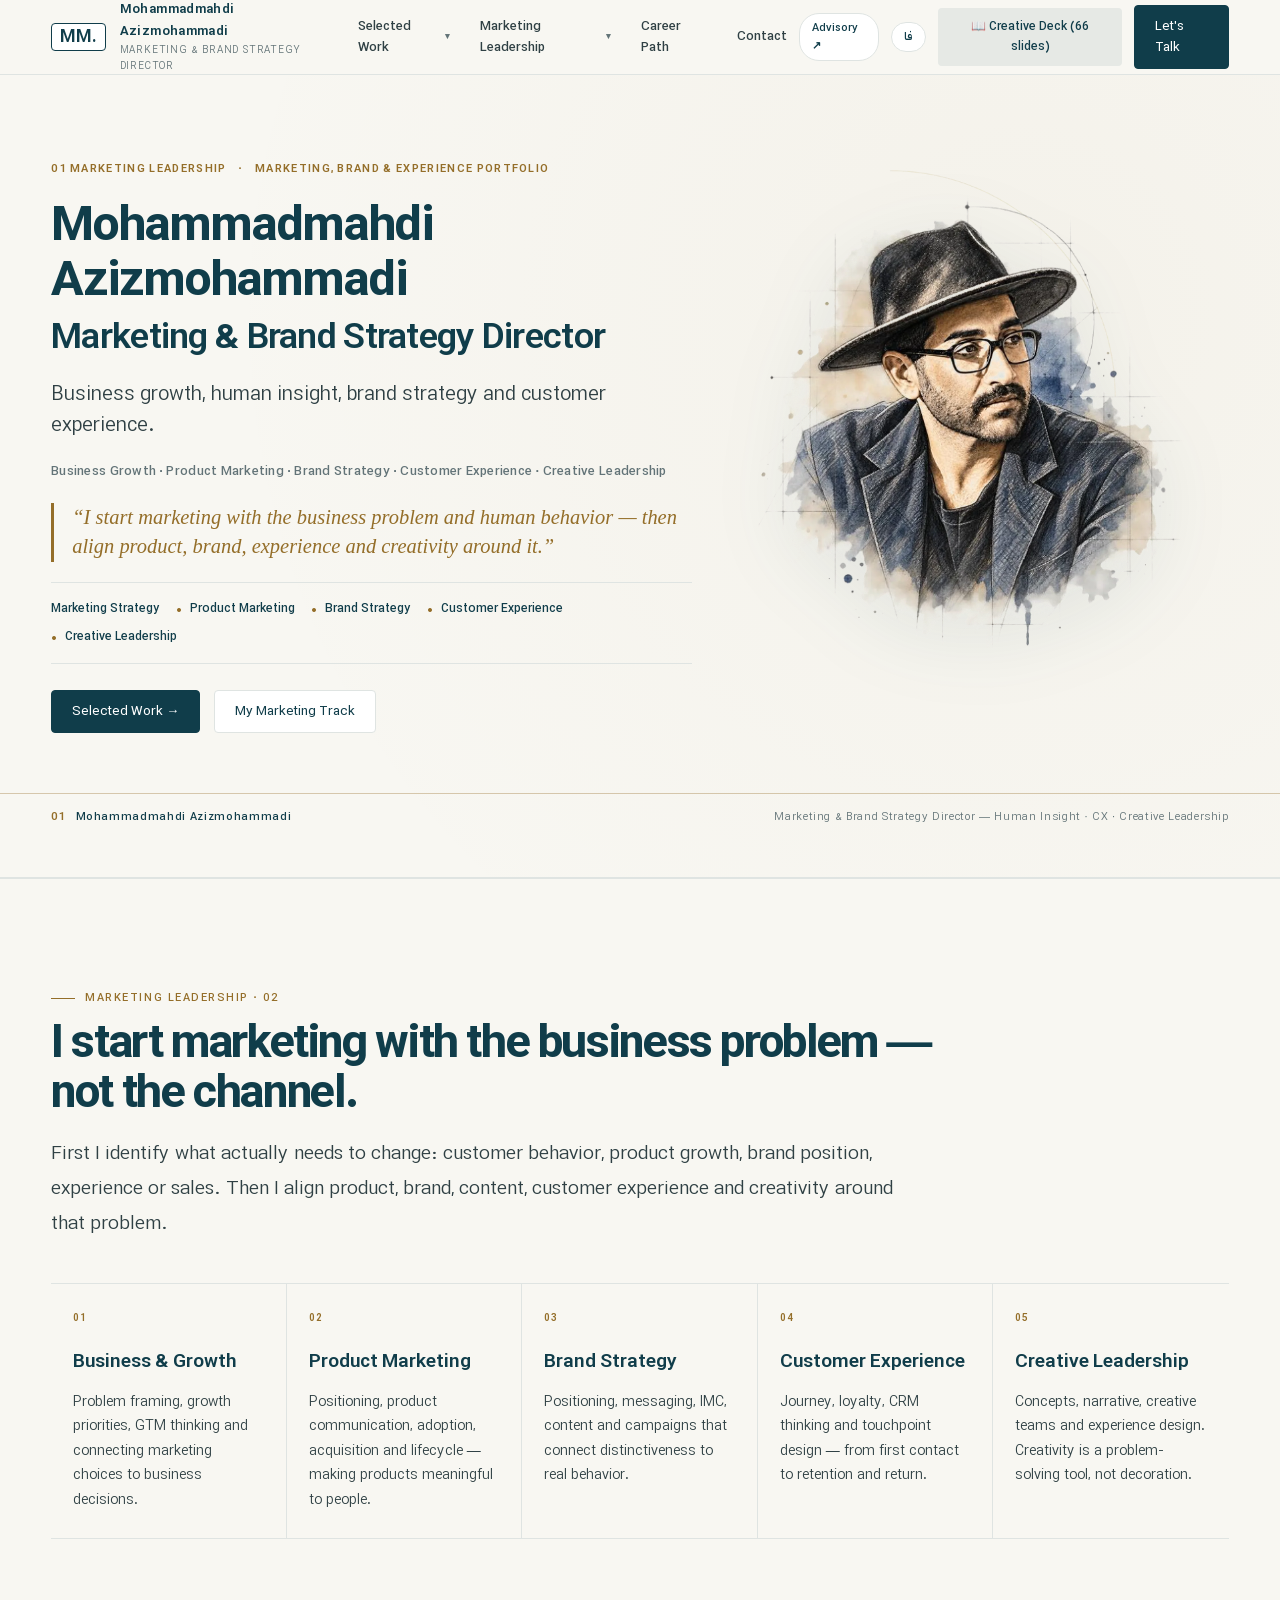
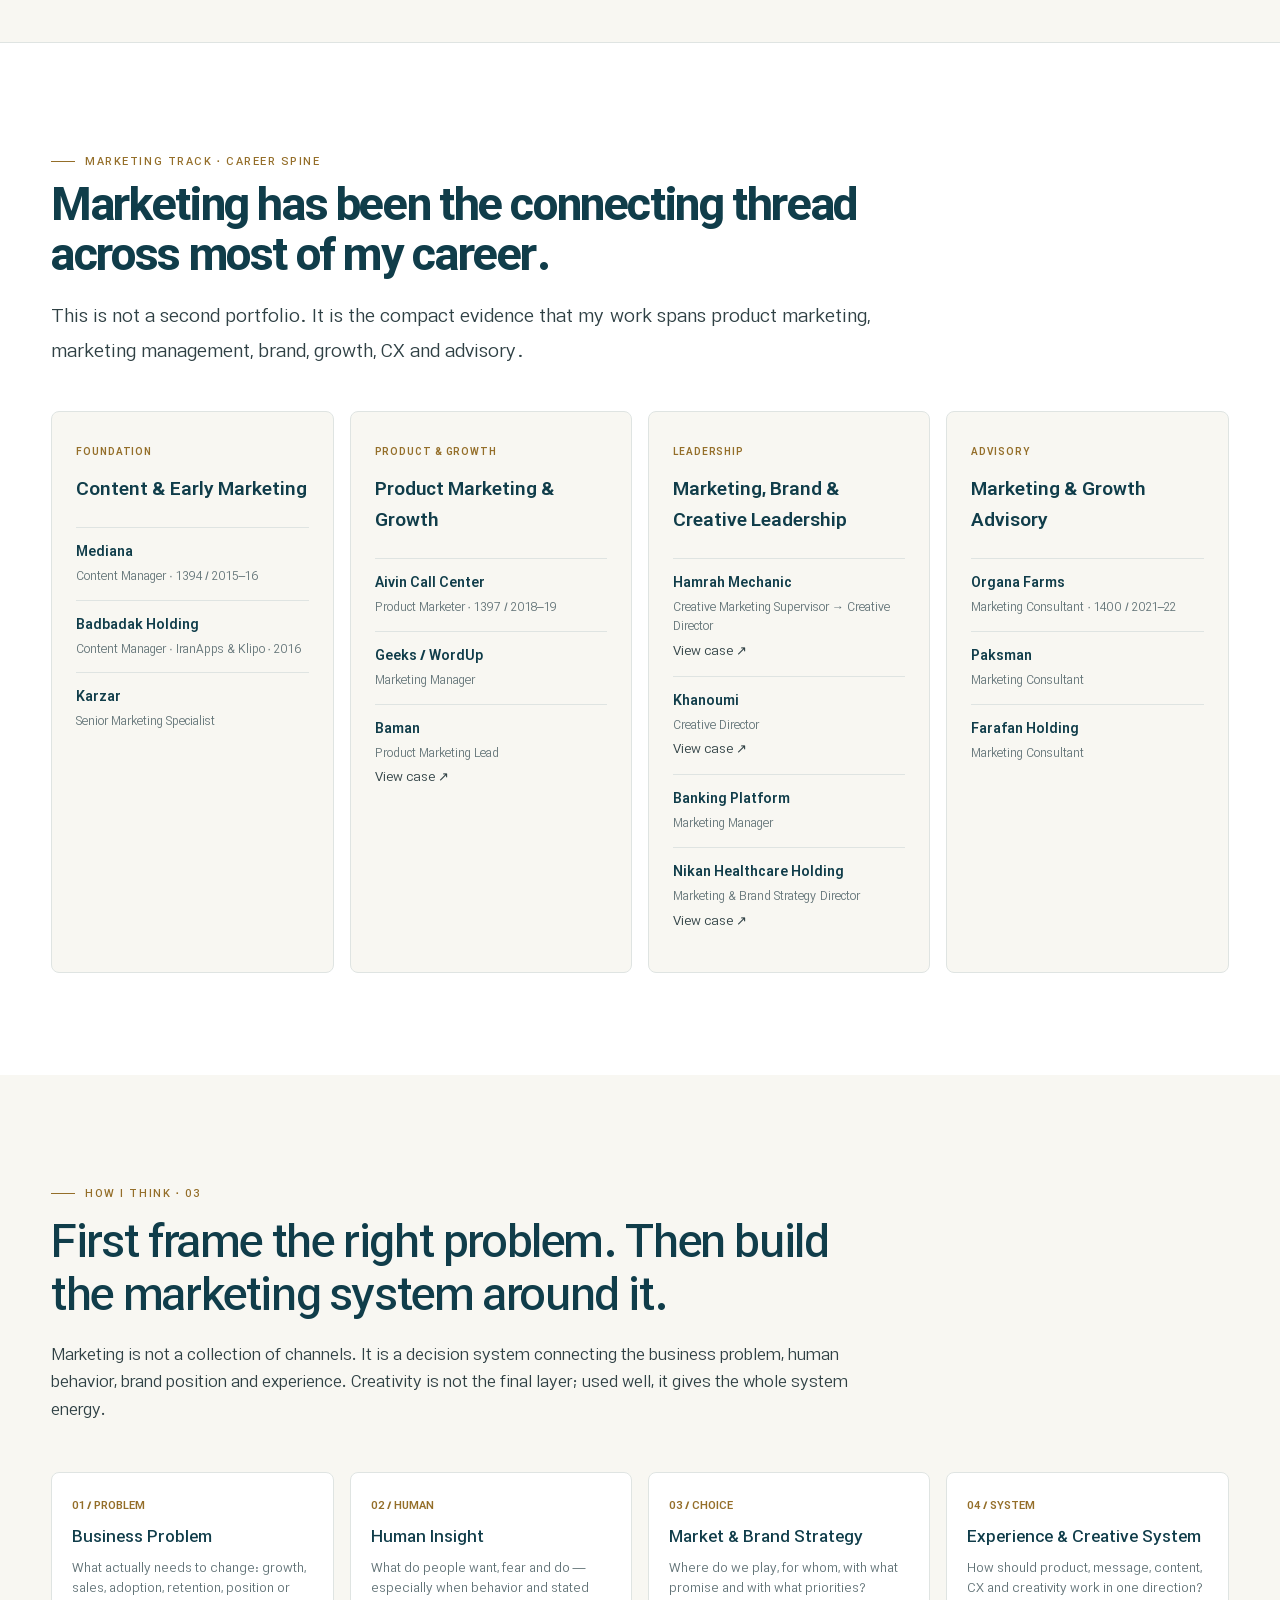
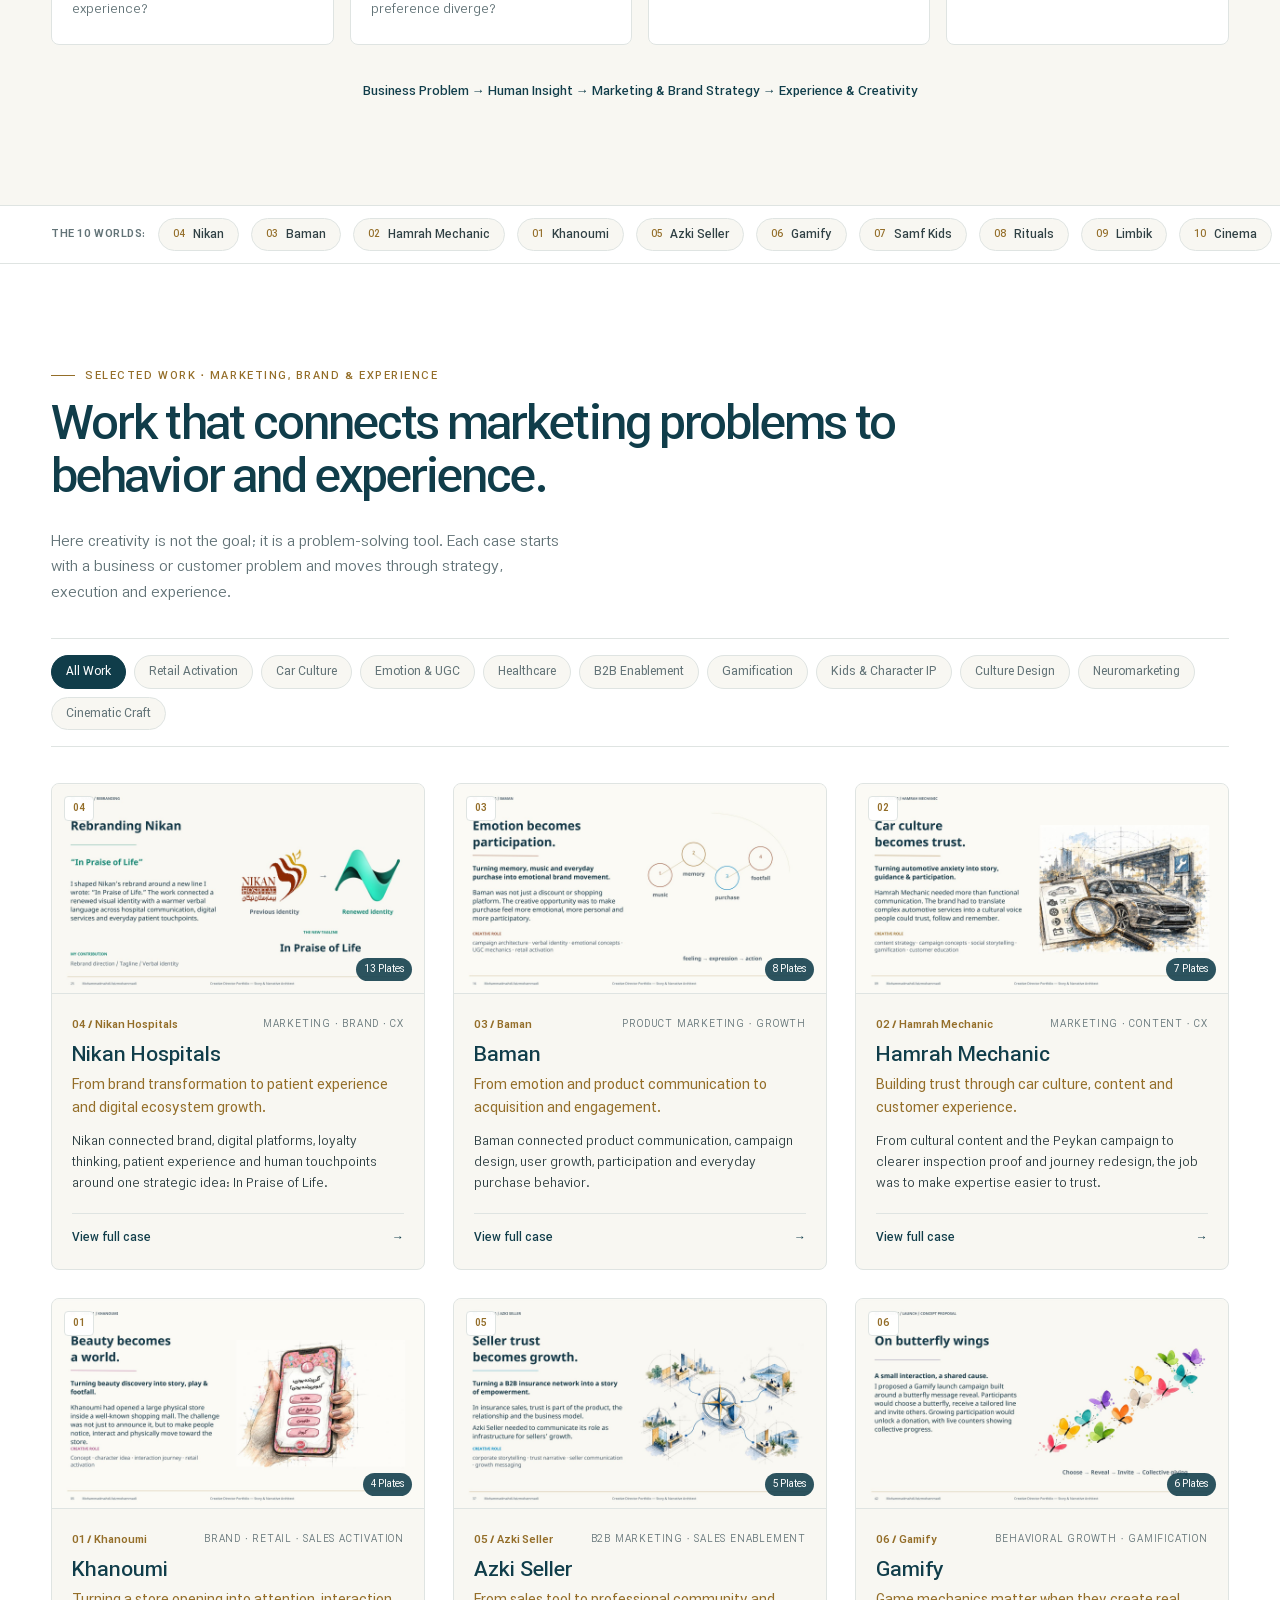
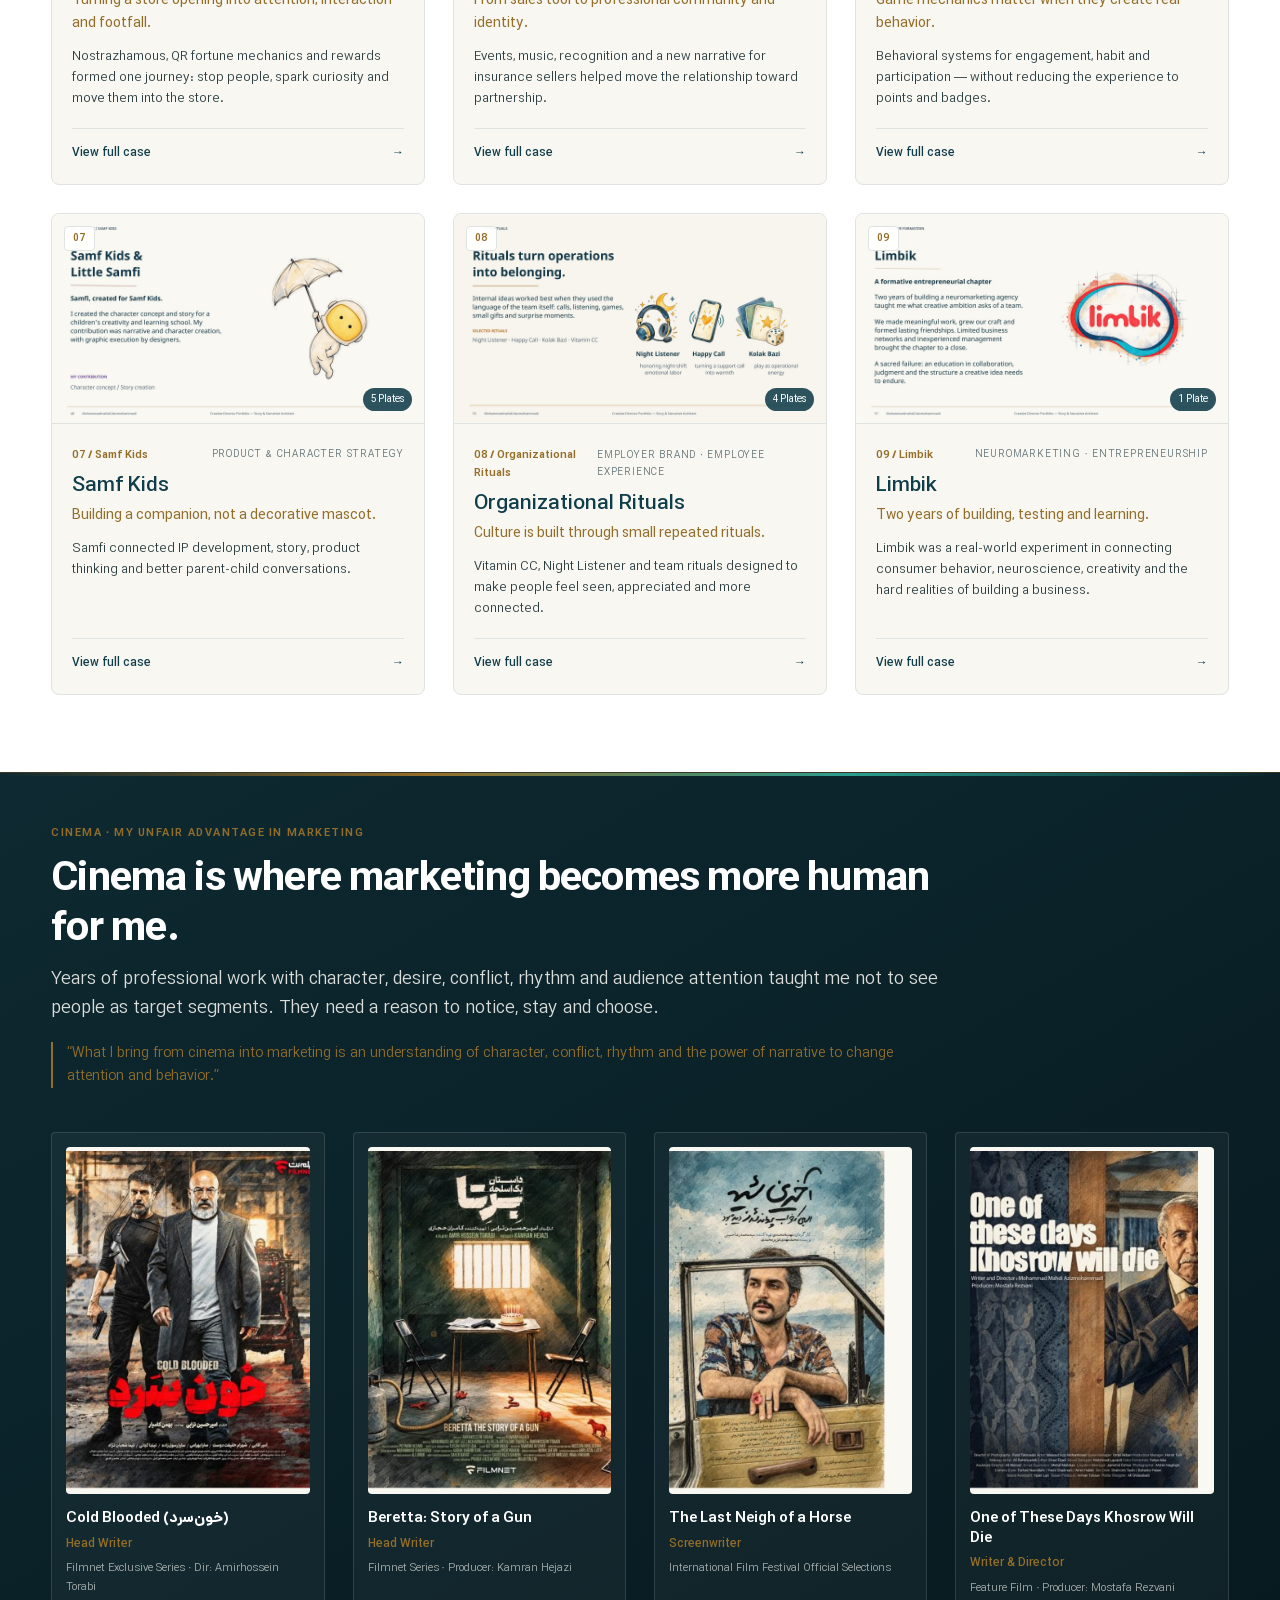
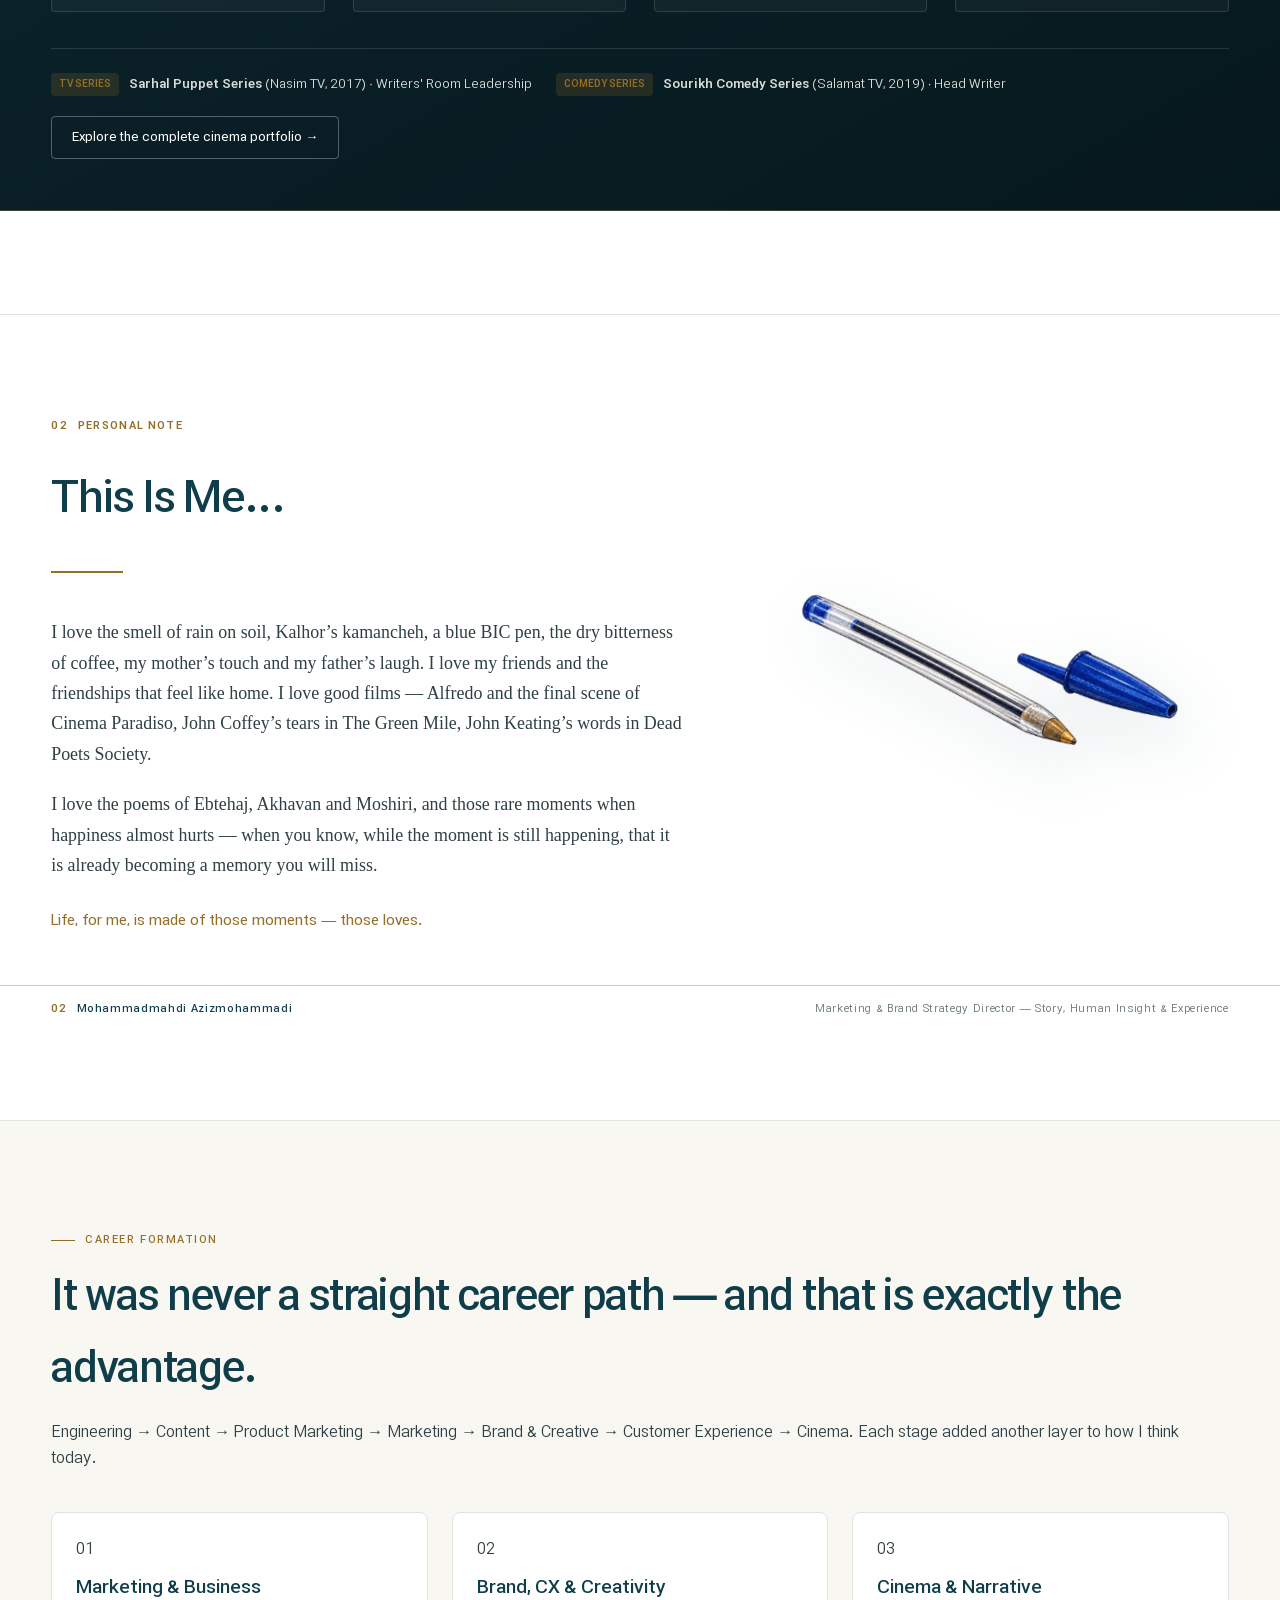
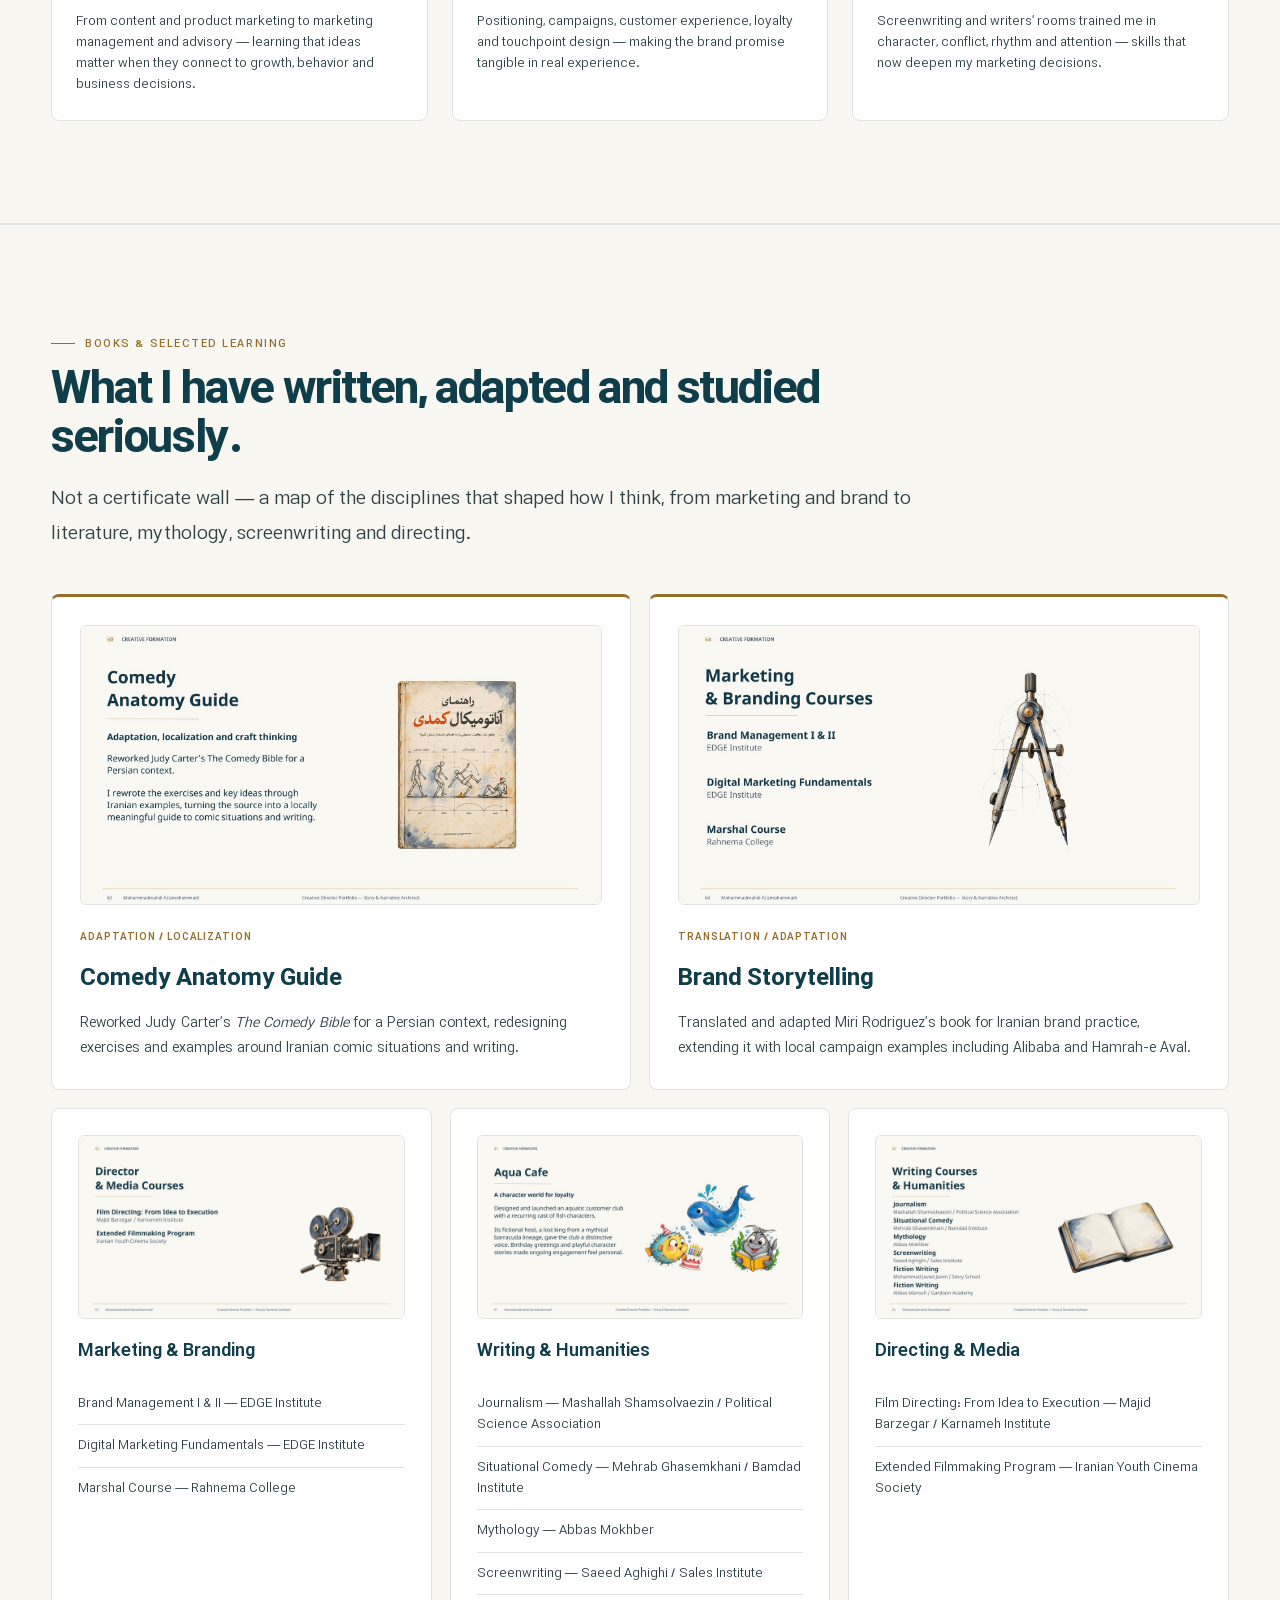
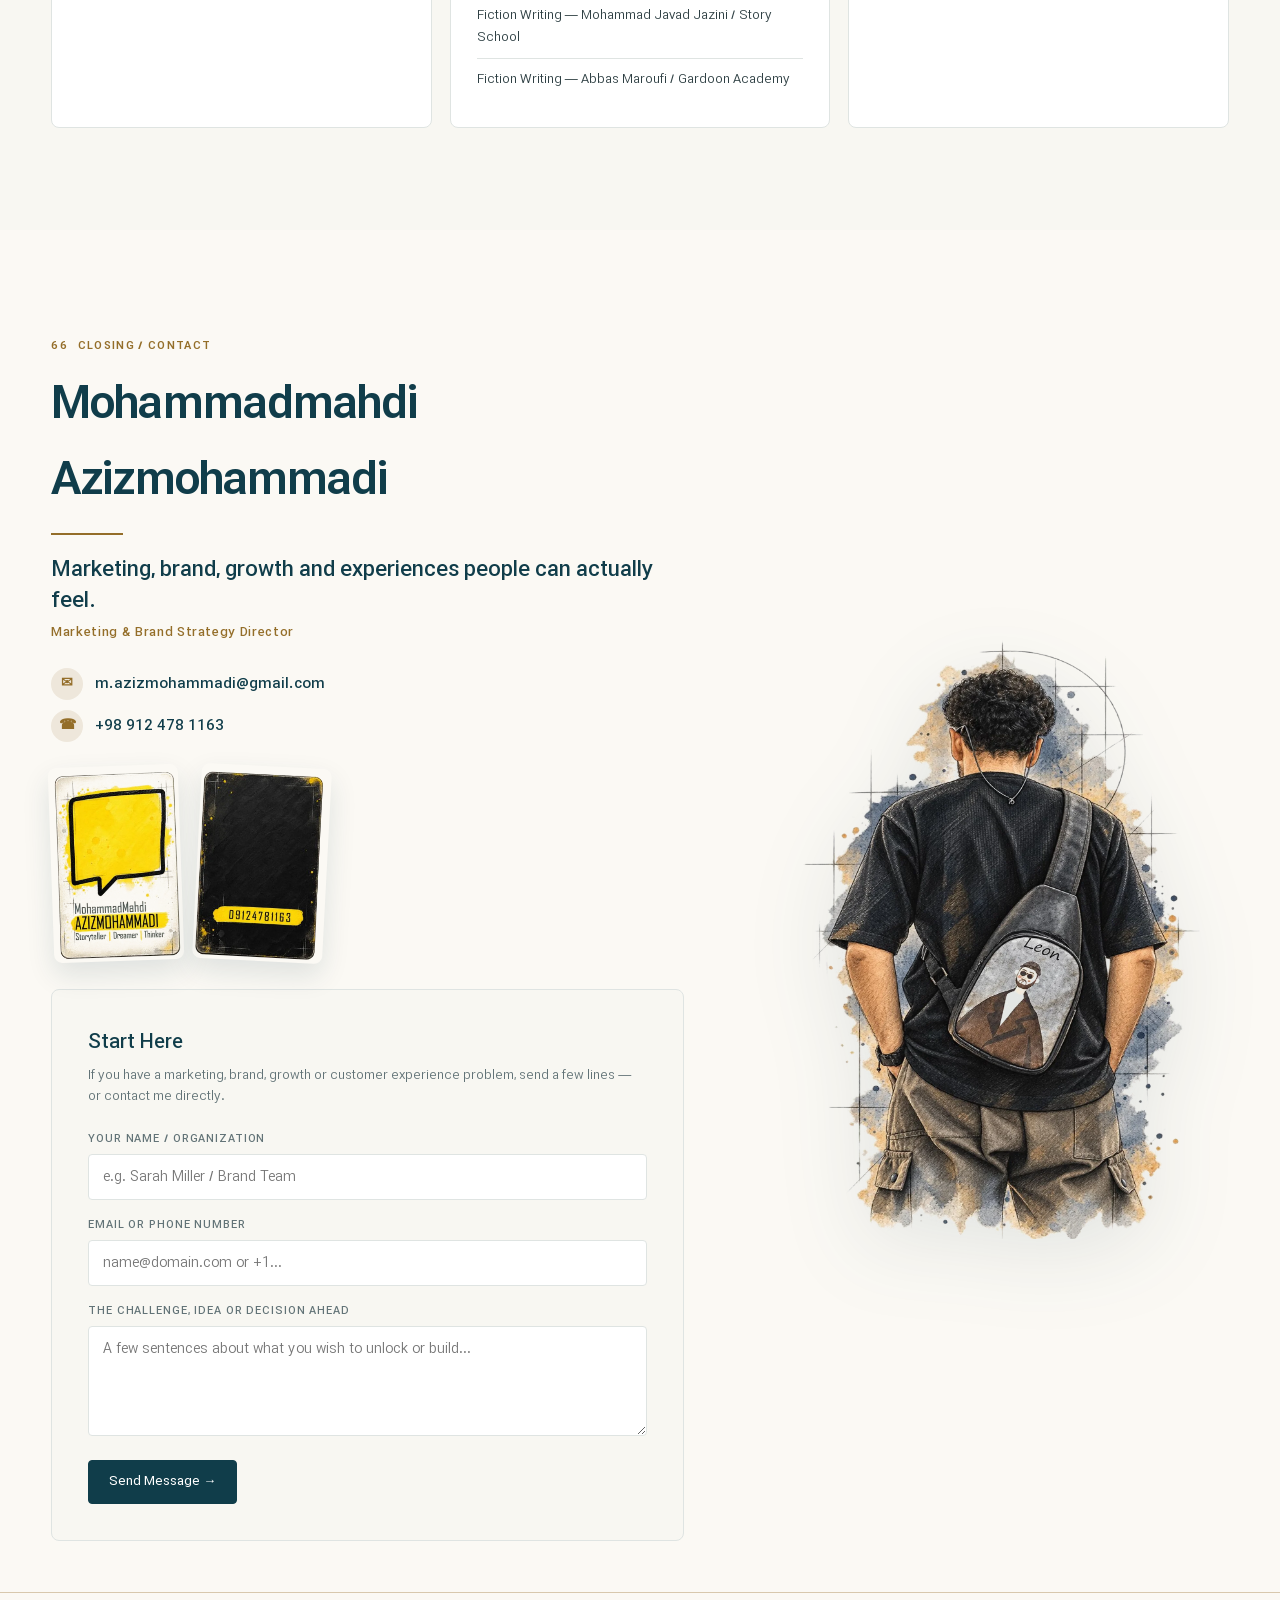
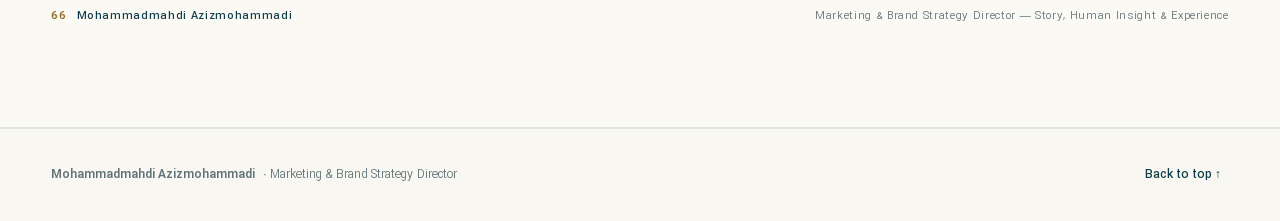
==== commit bce2e040: "Fix case navigation and bump portfolio assets to v3" ====
--- a/index.html
+++ b/index.html
@@ -49,7 +49,7 @@
 <link href="https://fonts.googleapis.com" rel="preconnect"/>
 <link crossorigin="" href="https://fonts.gstatic.com" rel="preconnect"/>
 <link href="https://fonts.googleapis.com/css2?family=IBM+Plex+Sans:wght@300;400;500;600;700&amp;family=Vazirmatn:wght@400;500;600;700&amp;display=swap" rel="stylesheet"/>
-<link href="portfolio.css?v=20261127-1" rel="stylesheet"/>
+<link href="portfolio.css?v=20261127-3" rel="stylesheet"/>
 </head>
 <body>
 <a class="skip-link" href="#cases">Skip to projects</a>
@@ -266,8 +266,8 @@
 </div>
 <div class="marketing-track-grid">
 <article class="track-card"><span class="track-kicker">FOUNDATION</span><h3>Content &amp; Early Marketing</h3><div class="track-role"><b>Mediana</b><span>Content Manager · 1394 / 2015–16</span></div><div class="track-role"><b>Badbadak Holding</b><span>Content Manager · IranApps &amp; Klipo · 2016</span></div><div class="track-role"><b>Karzar</b><span>Senior Marketing Specialist</span></div></article>
-<article class="track-card"><span class="track-kicker">PRODUCT &amp; GROWTH</span><h3>Product Marketing &amp; Growth</h3><div class="track-role"><b>Aivin Call Center</b><span>Product Marketer · 1397 / 2018–19</span></div><div class="track-role"><b>Geeks / WordUp</b><span>Marketing Manager</span></div><div class="track-role"><b>Baman</b><span>Product Marketing Lead</span></div></article>
-<article class="track-card"><span class="track-kicker">LEADERSHIP</span><h3>Marketing, Brand &amp; Creative Leadership</h3><div class="track-role"><b>Hamrah Mechanic</b><span>Creative Marketing Supervisor → Creative Director</span></div><div class="track-role"><b>Khanoumi</b><span>Creative Director</span></div><div class="track-role"><b>Banking Platform</b><span>Marketing Manager</span></div><div class="track-role"><b>Nikan Healthcare Holding</b><span>Marketing &amp; Brand Strategy Director</span></div></article>
+<article class="track-card"><span class="track-kicker">PRODUCT &amp; GROWTH</span><h3>Product Marketing &amp; Growth</h3><div class="track-role"><b>Aivin Call Center</b><span>Product Marketer · 1397 / 2018–19</span></div><div class="track-role"><b>Geeks / WordUp</b><span>Marketing Manager</span></div><div class="track-role track-role-link" data-open-case="baman" role="button" tabindex="0"><b>Baman</b><span>Product Marketing Lead</span><small>View case ↗</small></div></article>
+<article class="track-card"><span class="track-kicker">LEADERSHIP</span><h3>Marketing, Brand &amp; Creative Leadership</h3><div class="track-role track-role-link" data-open-case="hamrah" role="button" tabindex="0"><b>Hamrah Mechanic</b><span>Creative Marketing Supervisor → Creative Director</span><small>View case ↗</small></div><div class="track-role track-role-link" data-open-case="khanoumi" role="button" tabindex="0"><b>Khanoumi</b><span>Creative Director</span><small>View case ↗</small></div><div class="track-role"><b>Banking Platform</b><span>Marketing Manager</span></div><div class="track-role track-role-link" data-open-case="nikan" role="button" tabindex="0"><b>Nikan Healthcare Holding</b><span>Marketing &amp; Brand Strategy Director</span><small>View case ↗</small></div></article>
 <article class="track-card"><span class="track-kicker">ADVISORY</span><h3>Marketing &amp; Growth Advisory</h3><div class="track-role"><b>Organa Farms</b><span>Marketing Consultant · 1400 / 2021–22</span></div><div class="track-role"><b>Paksman</b><span>Marketing Consultant</span></div><div class="track-role"><b>Farafan Holding</b><span>Marketing Consultant</span></div></article>
 </div>
 </div>
@@ -848,6 +848,6 @@
 </div>
 <div aria-label="Slide Thumbnails" class="deck-thumbnail-strip" id="deckThumbStrip" role="region"></div>
 </div>
-<script src="portfolio.js?v=20261127-1"></script>
+<script src="portfolio.js?v=20261127-3"></script>
 </body>
 </html>
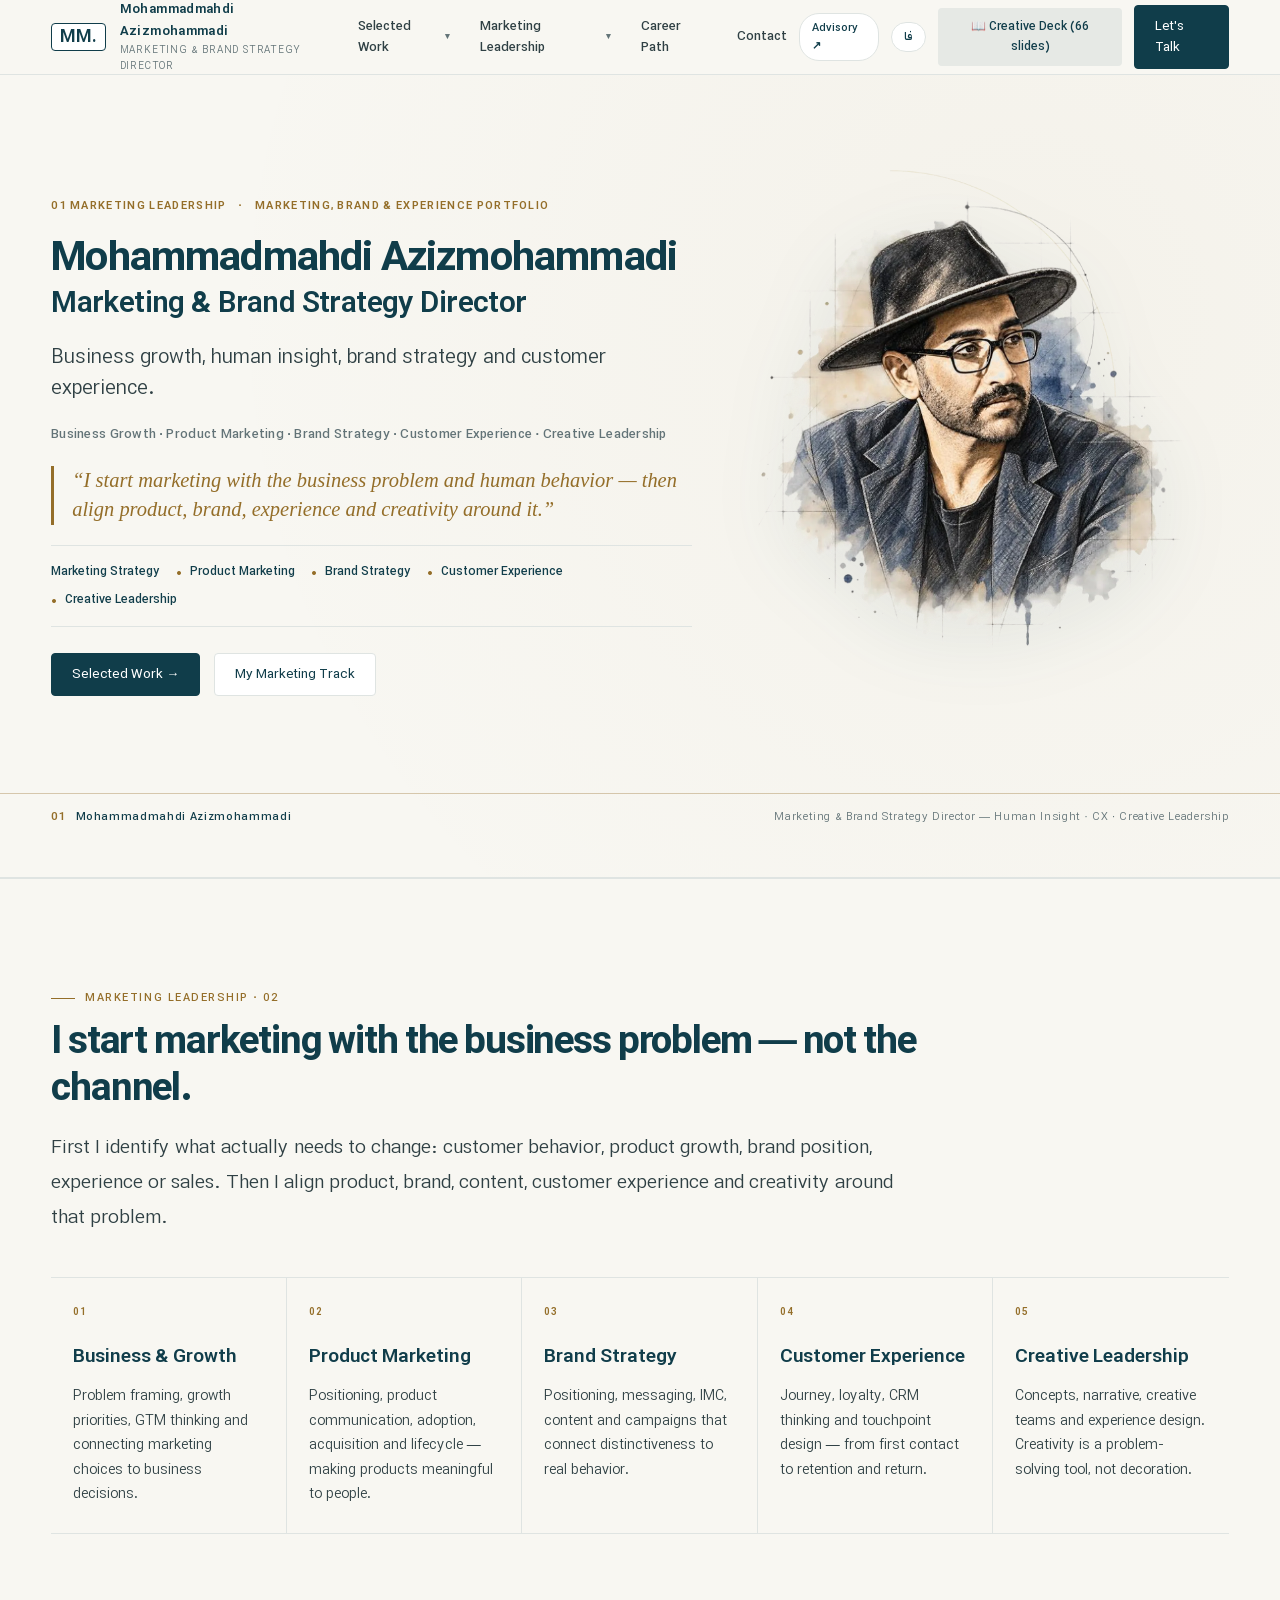
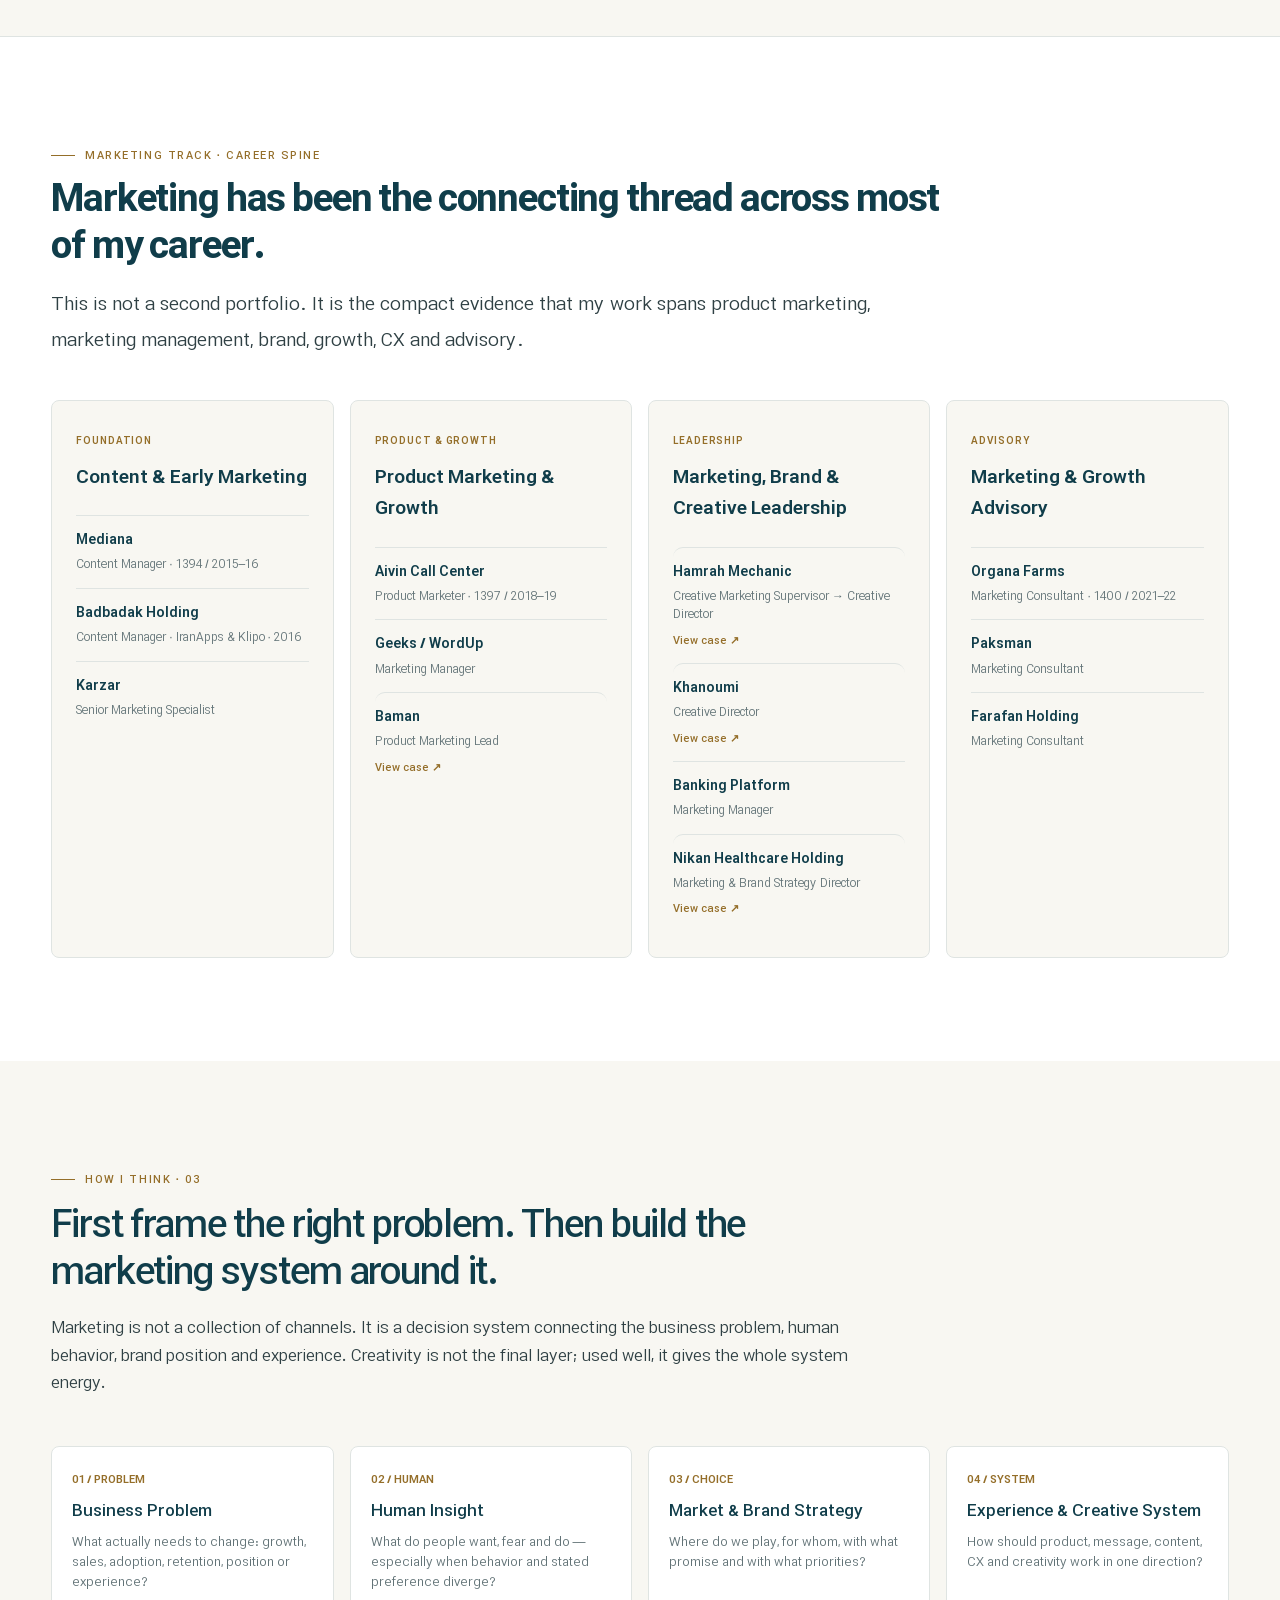
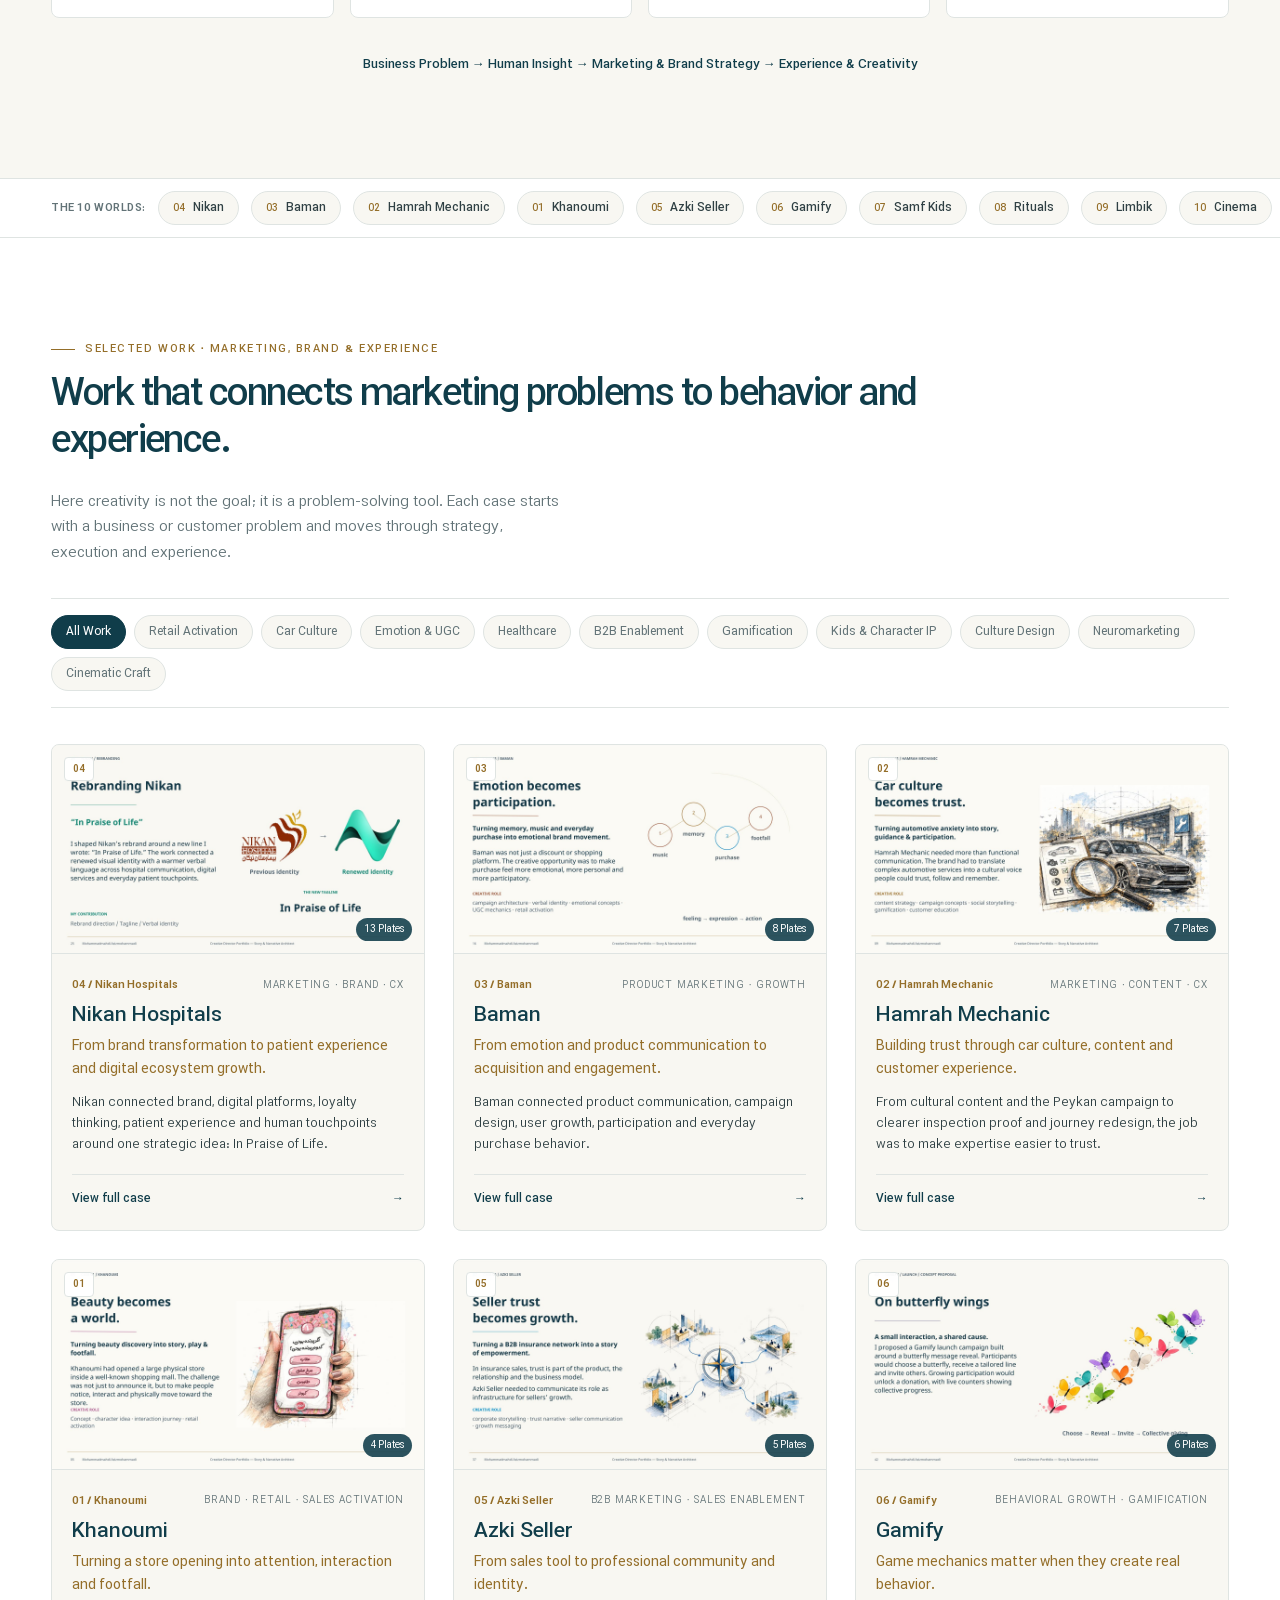
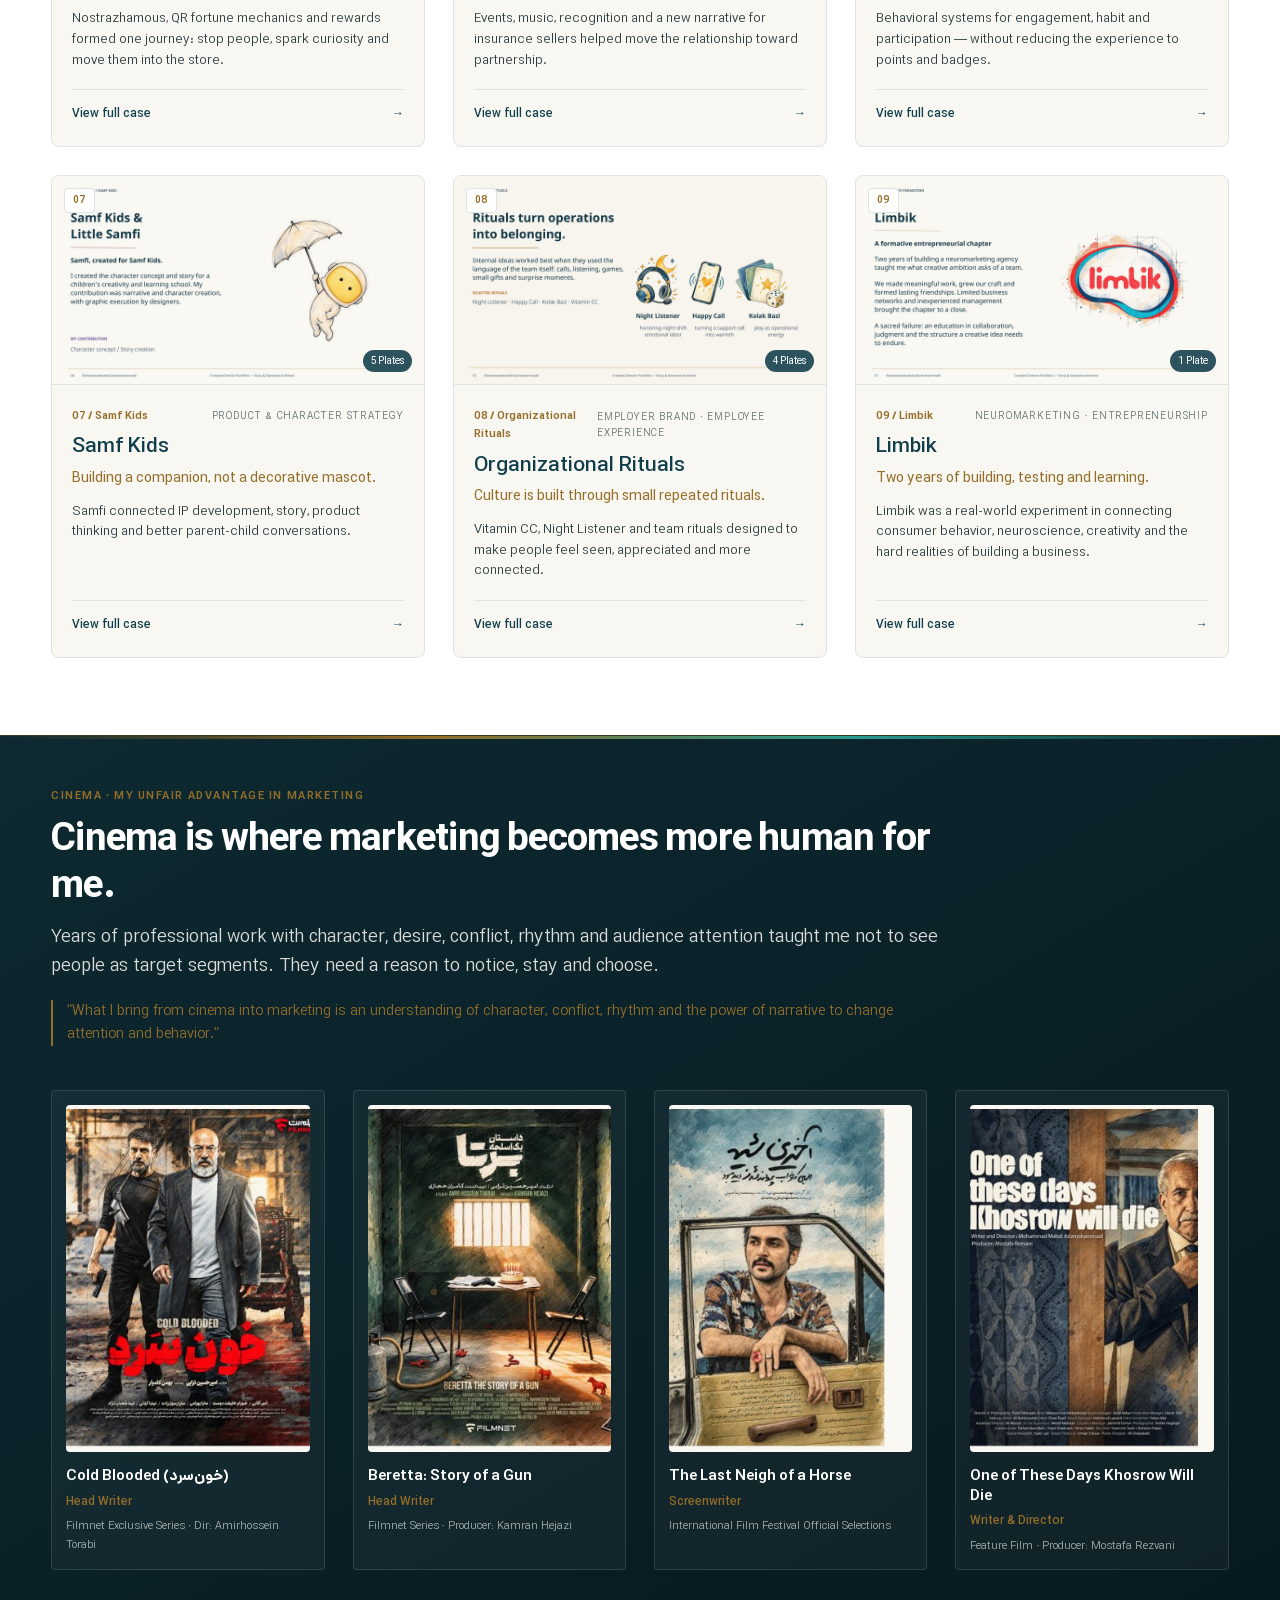
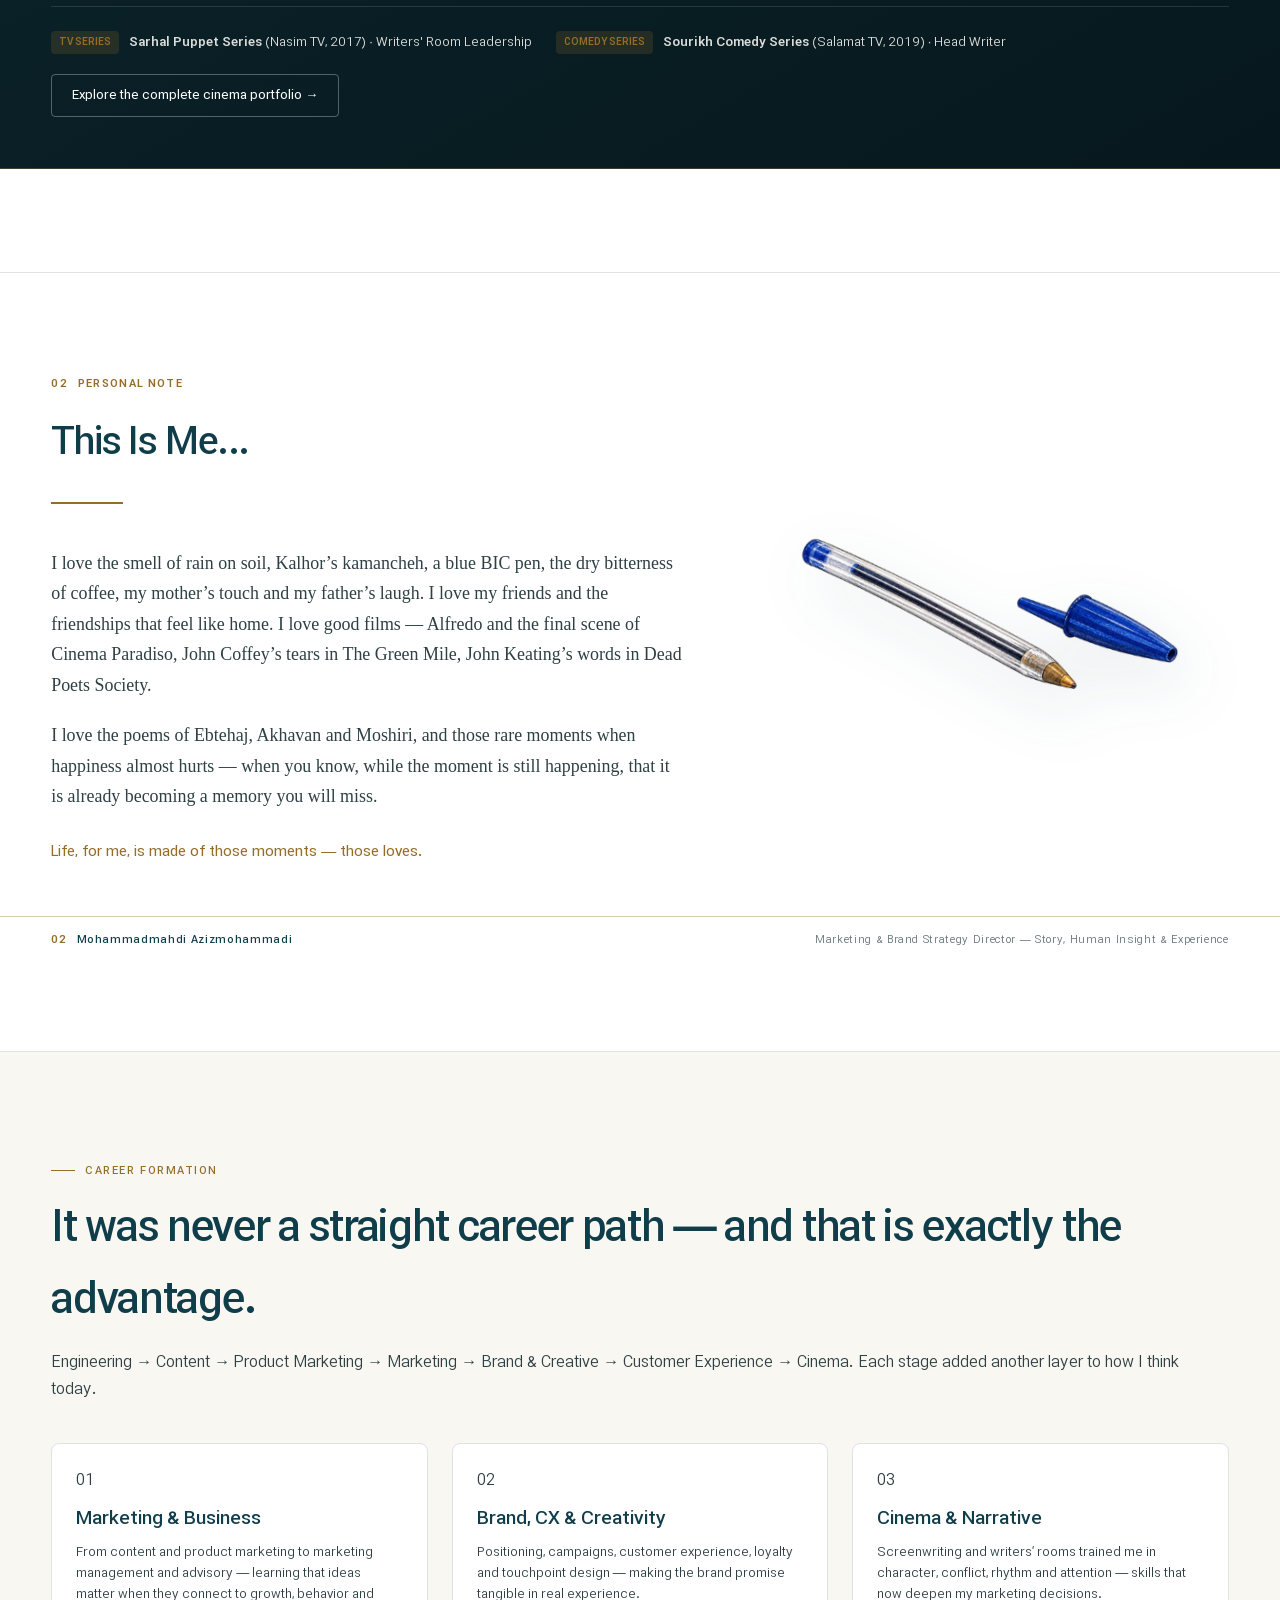
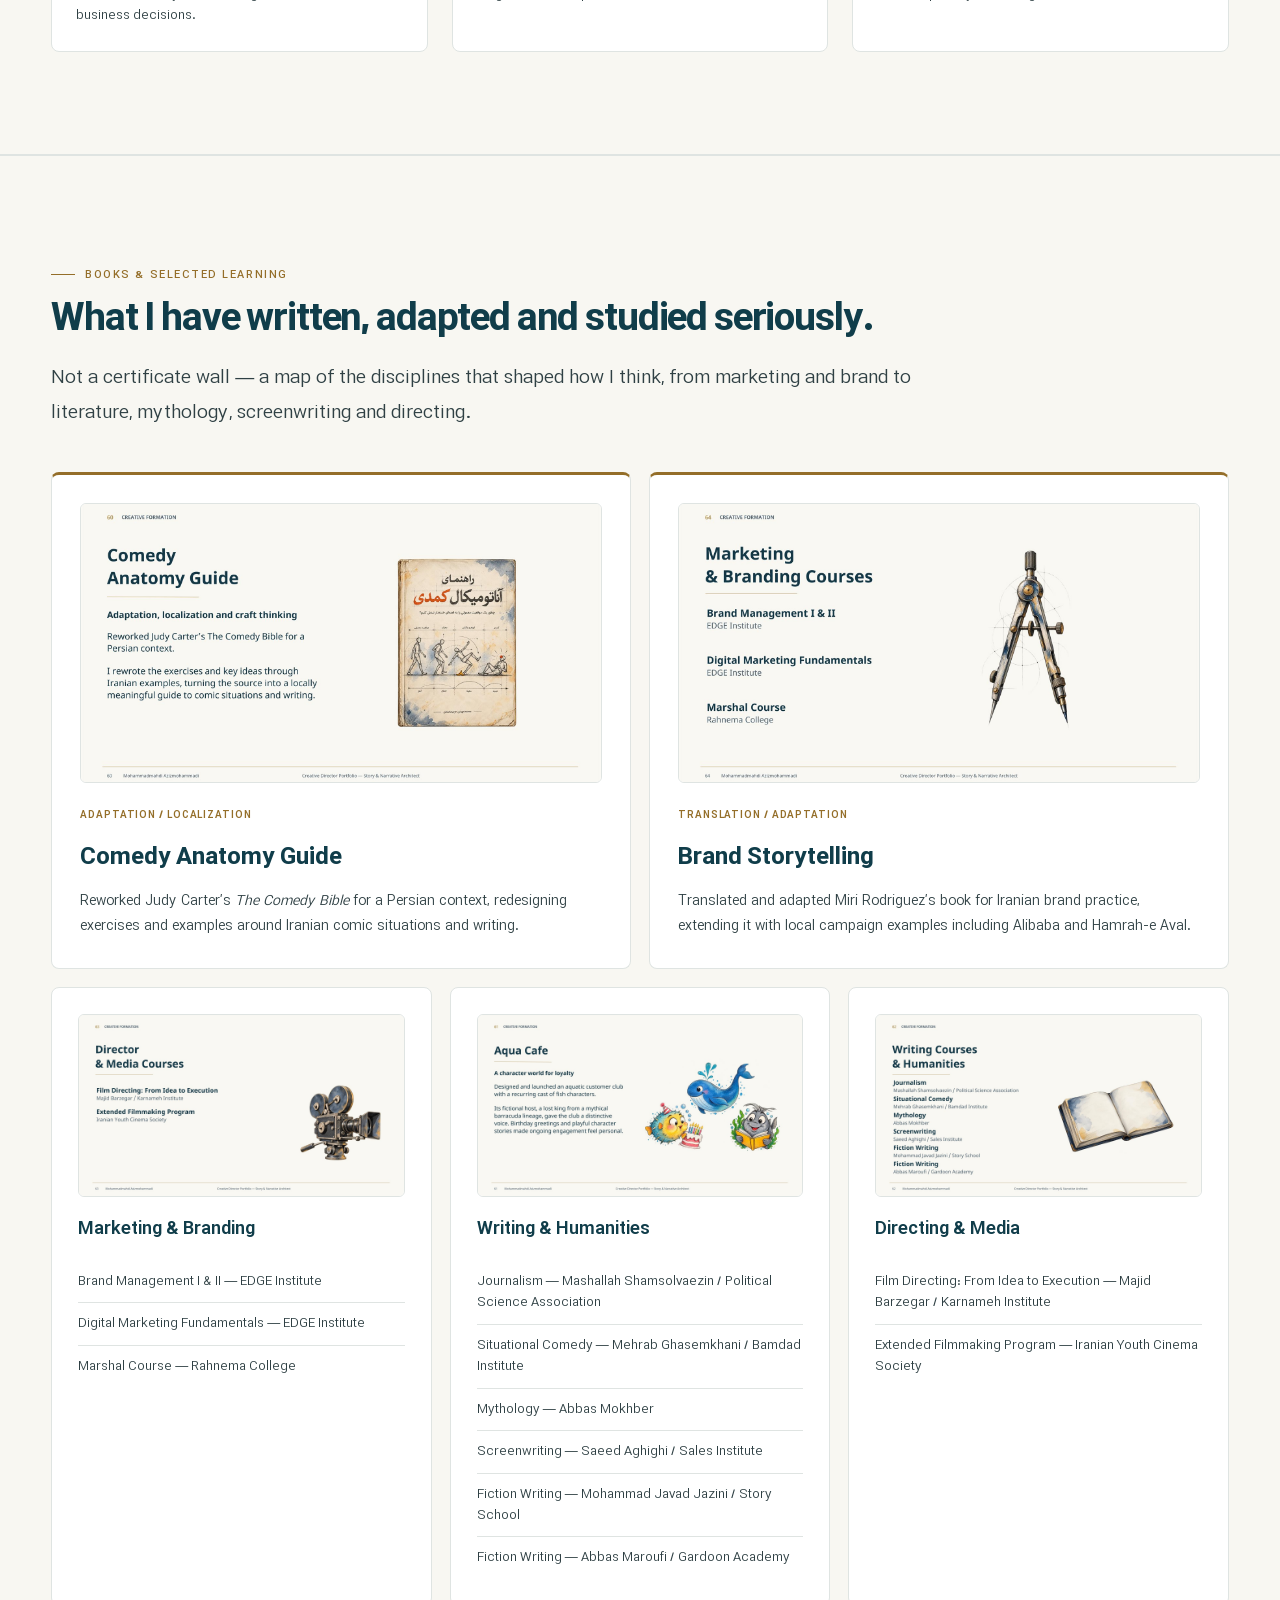
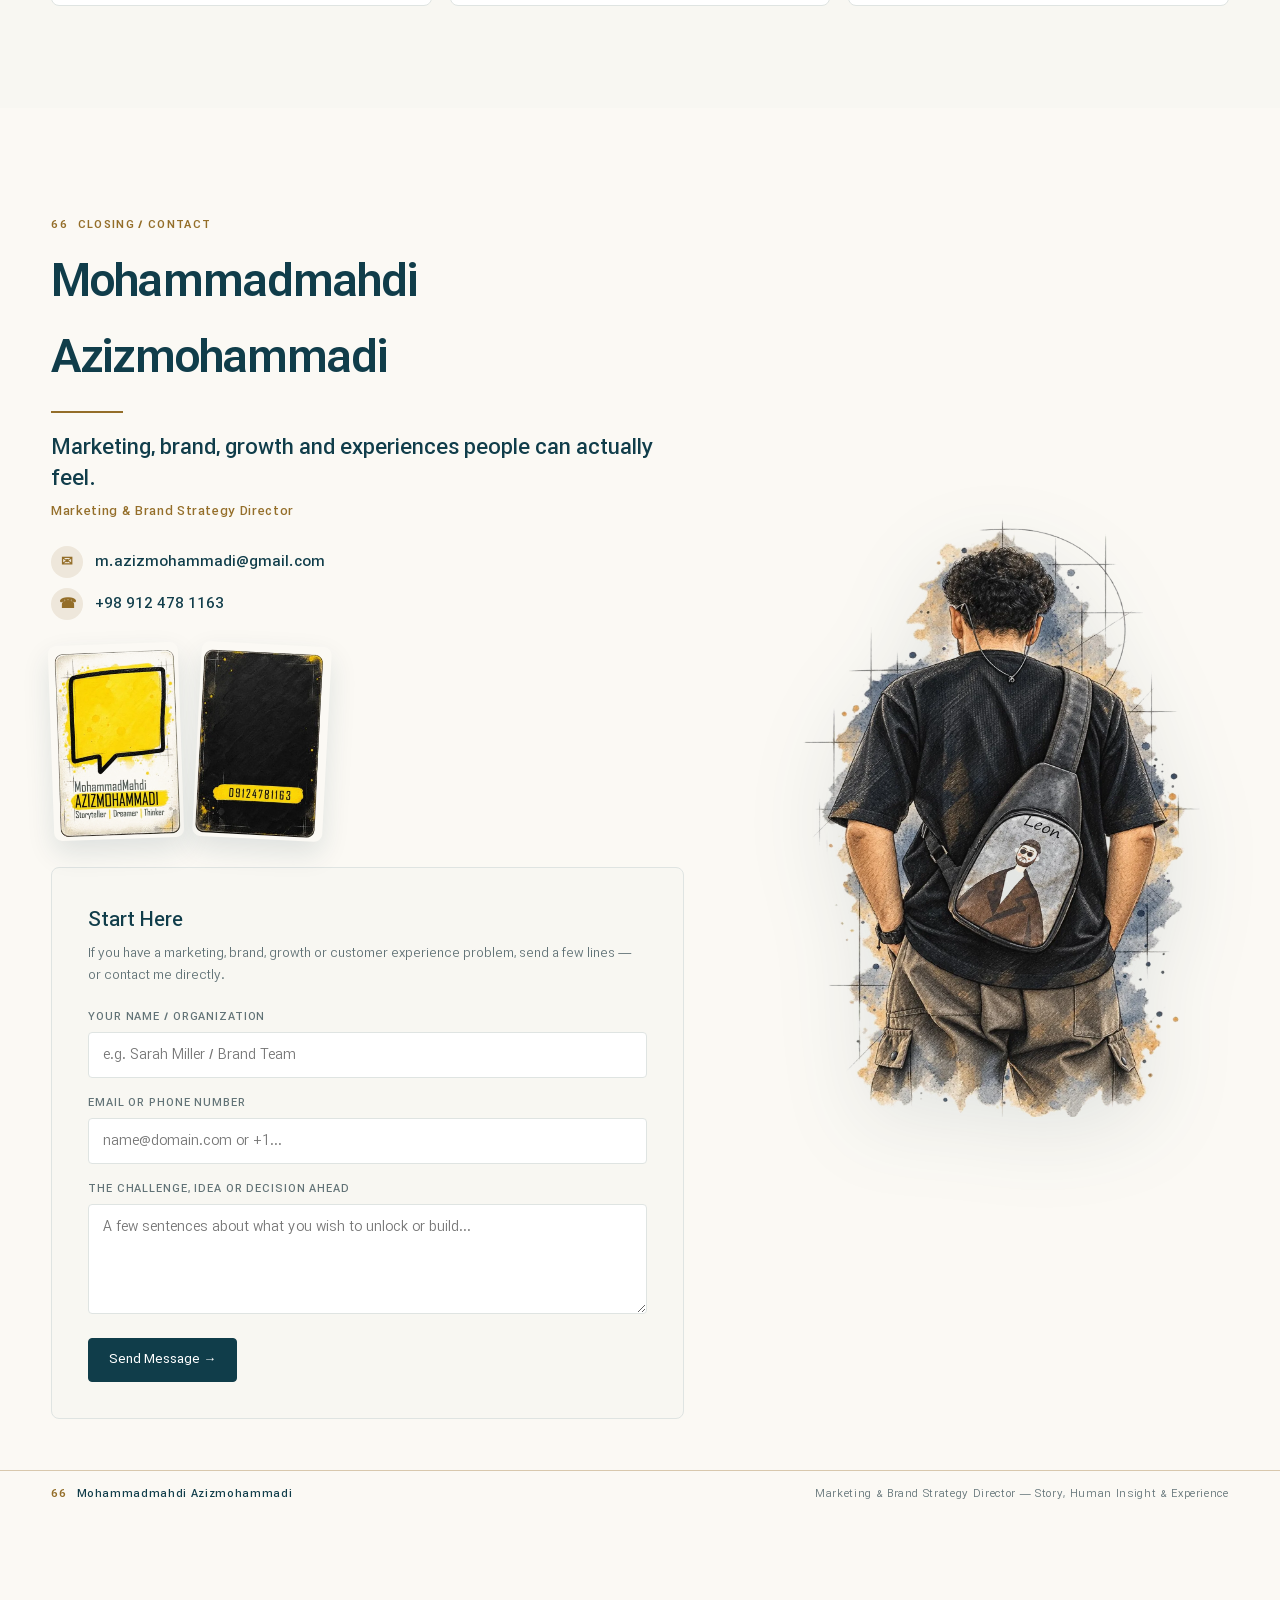
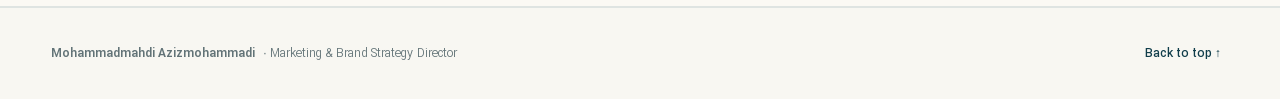
==== commit b6c3bc67: "Fix malformed case landing hero markup and bump assets to v4" ====
--- a/index.html
+++ b/index.html
@@ -49,7 +49,7 @@
 <link href="https://fonts.googleapis.com" rel="preconnect"/>
 <link crossorigin="" href="https://fonts.gstatic.com" rel="preconnect"/>
 <link href="https://fonts.googleapis.com/css2?family=IBM+Plex+Sans:wght@300;400;500;600;700&amp;family=Vazirmatn:wght@400;500;600;700&amp;display=swap" rel="stylesheet"/>
-<link href="portfolio.css?v=20261127-3" rel="stylesheet"/>
+<link href="portfolio.css?v=20261127-4" rel="stylesheet"/>
 </head>
 <body>
 <a class="skip-link" href="#cases">Skip to projects</a>
@@ -766,8 +766,7 @@
 <span id="worldHeroCat">Retail Activation · Gamification</span>
 </div>
 <h2 class="world-hero-title" id="worldHeroTitle">Khanoumi
-<p class="world-hero-headline" id="worldHeroHeadline">Beauty becomes a world. Turning beauty discovery into story, play &amp; retail footfall.</p>
-</h2></div>
+</h2>\n<p class="world-hero-headline" id="worldHeroHeadline">Beauty becomes a world. Turning beauty discovery into story, play &amp; retail footfall.</p></div>
 </header>
 <!-- World 4 Strategic Pillars -->
 <div class="world-pillars-section">
@@ -848,6 +847,6 @@
 </div>
 <div aria-label="Slide Thumbnails" class="deck-thumbnail-strip" id="deckThumbStrip" role="region"></div>
 </div>
-<script src="portfolio.js?v=20261127-3"></script>
+<script src="portfolio.js?v=20261127-4"></script>
 </body>
 </html>
--- a/portfolio.css
+++ b/portfolio.css
@@ -3149,3 +3149,83 @@
 
 .learning-thumb{width:100%;aspect-ratio:16/9;object-fit:cover;border-radius:6px;border:1px solid var(--line);margin-bottom:18px;background:#fff}
 .book-thumb{aspect-ratio:16/8.6;object-fit:cover}
+
+
+/* TYPOGRAPHY_SCALE_V3
+   Reduce presentation-like heading scale across the site. */
+.hero-title-name{
+  font-size:clamp(28px,3.2vw,46px)!important;
+  line-height:1.12!important;
+}
+.hero-title-role{
+  font-size:clamp(20px,2.3vw,31px)!important;
+  line-height:1.18!important;
+}
+.marketing-section-head h2,
+.pov-header h2,
+.cases-header h2,
+.note-copy h2,
+.formation-copy h2,
+.learning-section h2,
+.cinema-title,
+.contact-info h2{
+  font-size:clamp(27px,3vw,40px)!important;
+  line-height:1.22!important;
+}
+.case-title{
+  font-size:clamp(19px,1.65vw,24px)!important;
+  line-height:1.28!important;
+}
+.world-hero-title{
+  font-size:clamp(28px,3.3vw,44px)!important;
+  line-height:1.18!important;
+}
+.world-hero-headline{
+  font-size:clamp(16px,1.5vw,20px)!important;
+}
+.world-section-title,
+.world-strategy-grid h3,
+.world-plates-header h2,
+.world-plates-title,
+.plates-section h2{
+  font-size:clamp(22px,2.25vw,32px)!important;
+  line-height:1.24!important;
+}
+.plate-card h3,
+.plate-caption-title{
+  font-size:clamp(17px,1.45vw,21px)!important;
+}
+@media (max-width:700px){
+  .hero-title-name{font-size:clamp(26px,8vw,36px)!important}
+  .hero-title-role{font-size:clamp(19px,6vw,26px)!important}
+  .marketing-section-head h2,
+  .pov-header h2,
+  .cases-header h2,
+  .note-copy h2,
+  .formation-copy h2,
+  .learning-section h2,
+  .cinema-title,
+  .contact-info h2{font-size:clamp(25px,7vw,34px)!important}
+  .world-hero-title{font-size:clamp(26px,7vw,36px)!important}
+}
+
+/* Clickable roles in the Marketing Track */
+.track-role-link{
+  position:relative;
+  cursor:pointer;
+  border-radius:10px;
+  transition:background .2s ease,transform .2s ease;
+}
+.track-role-link:hover,
+.track-role-link:focus-visible{
+  background:rgba(16,61,74,.055);
+  transform:translateY(-1px);
+}
+.track-role-link small{
+  display:block;
+  margin-top:3px;
+  font-size:11px;
+  font-weight:600;
+  color:var(--gold);
+}
+/* END_TYPOGRAPHY_SCALE_V3 */
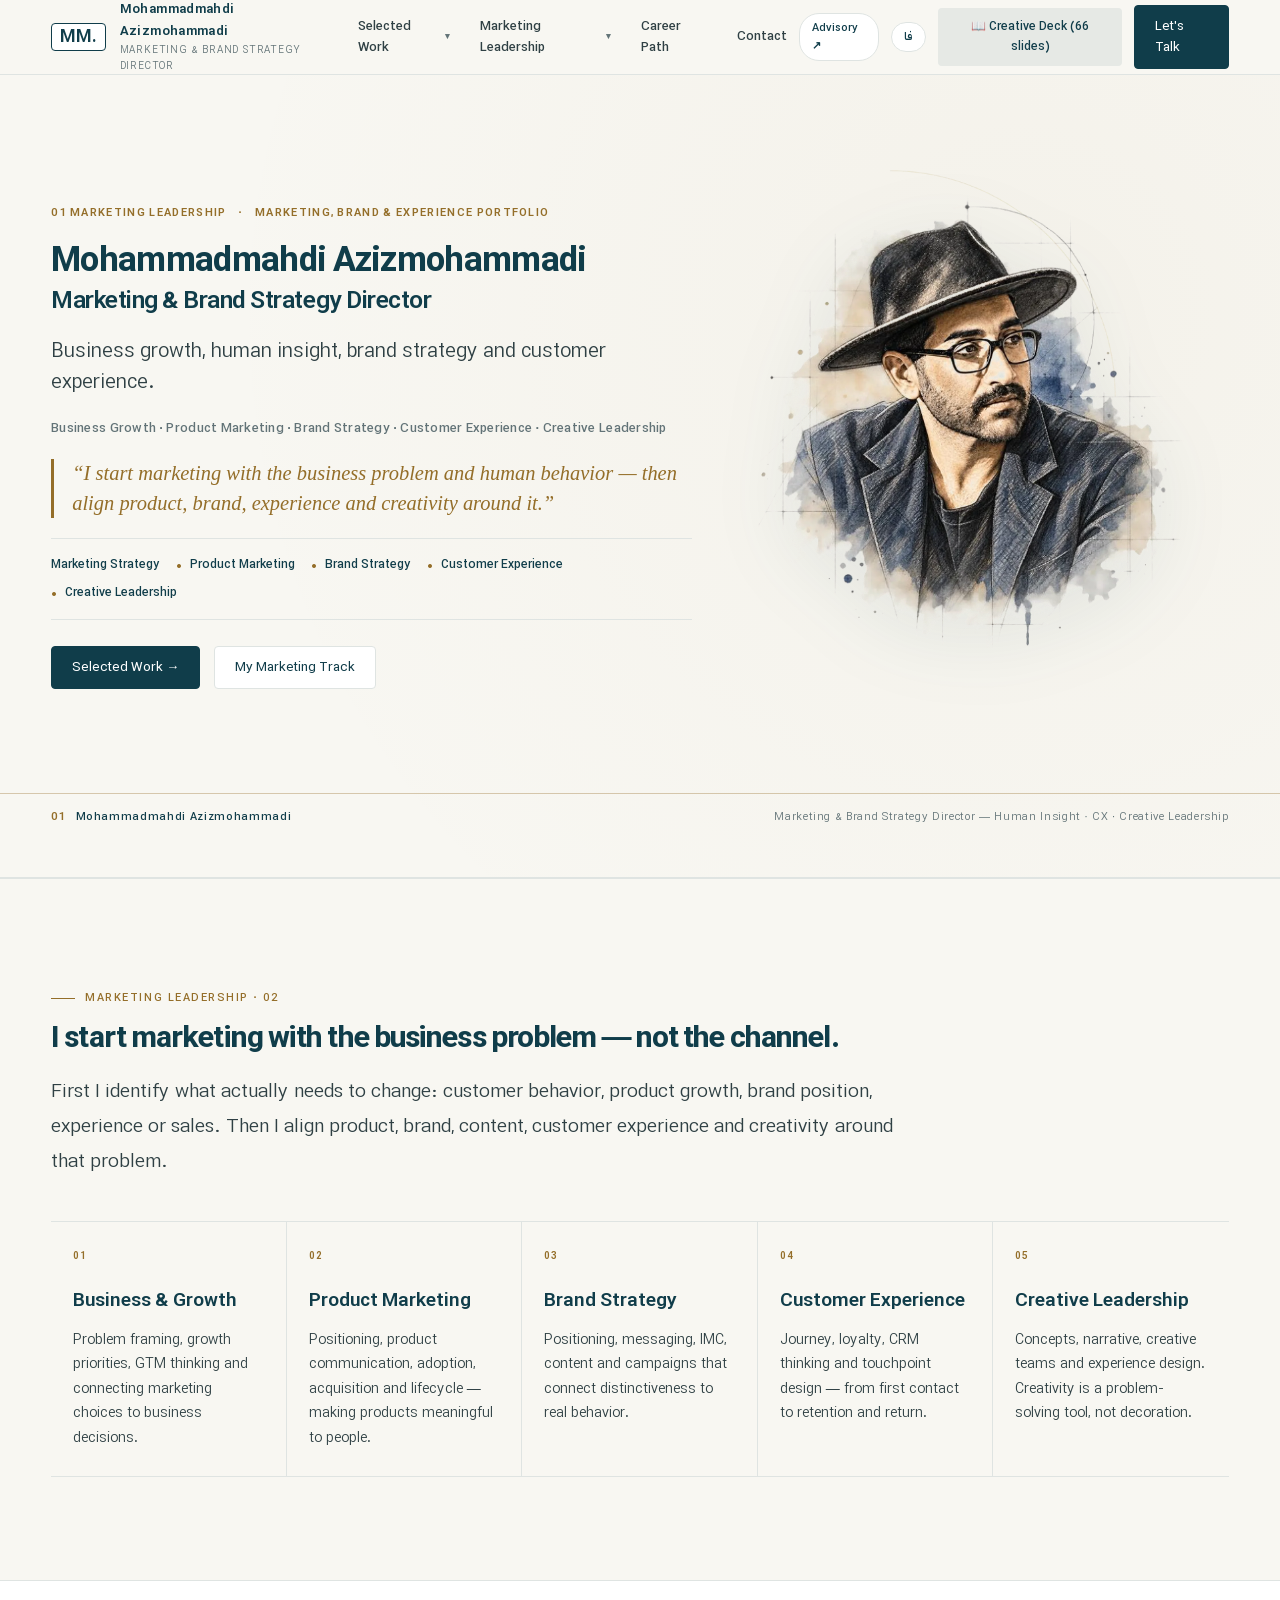
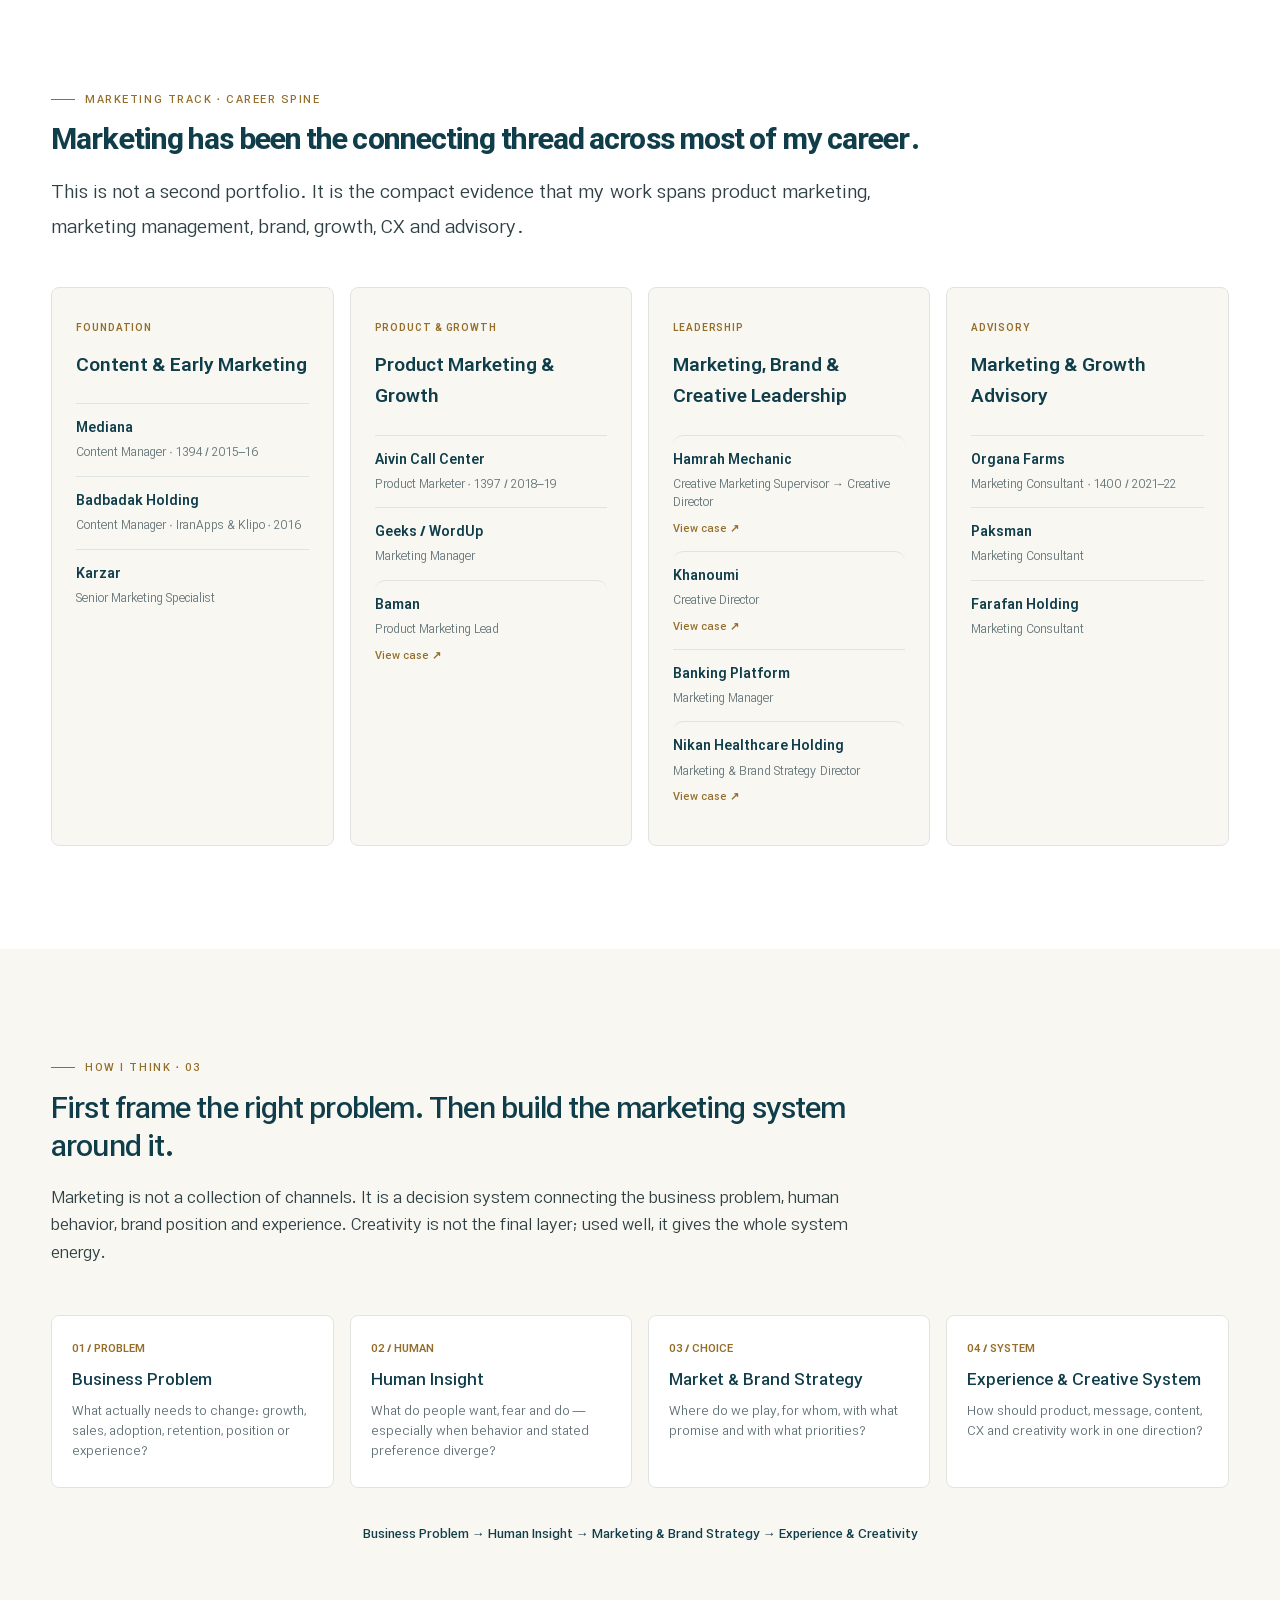
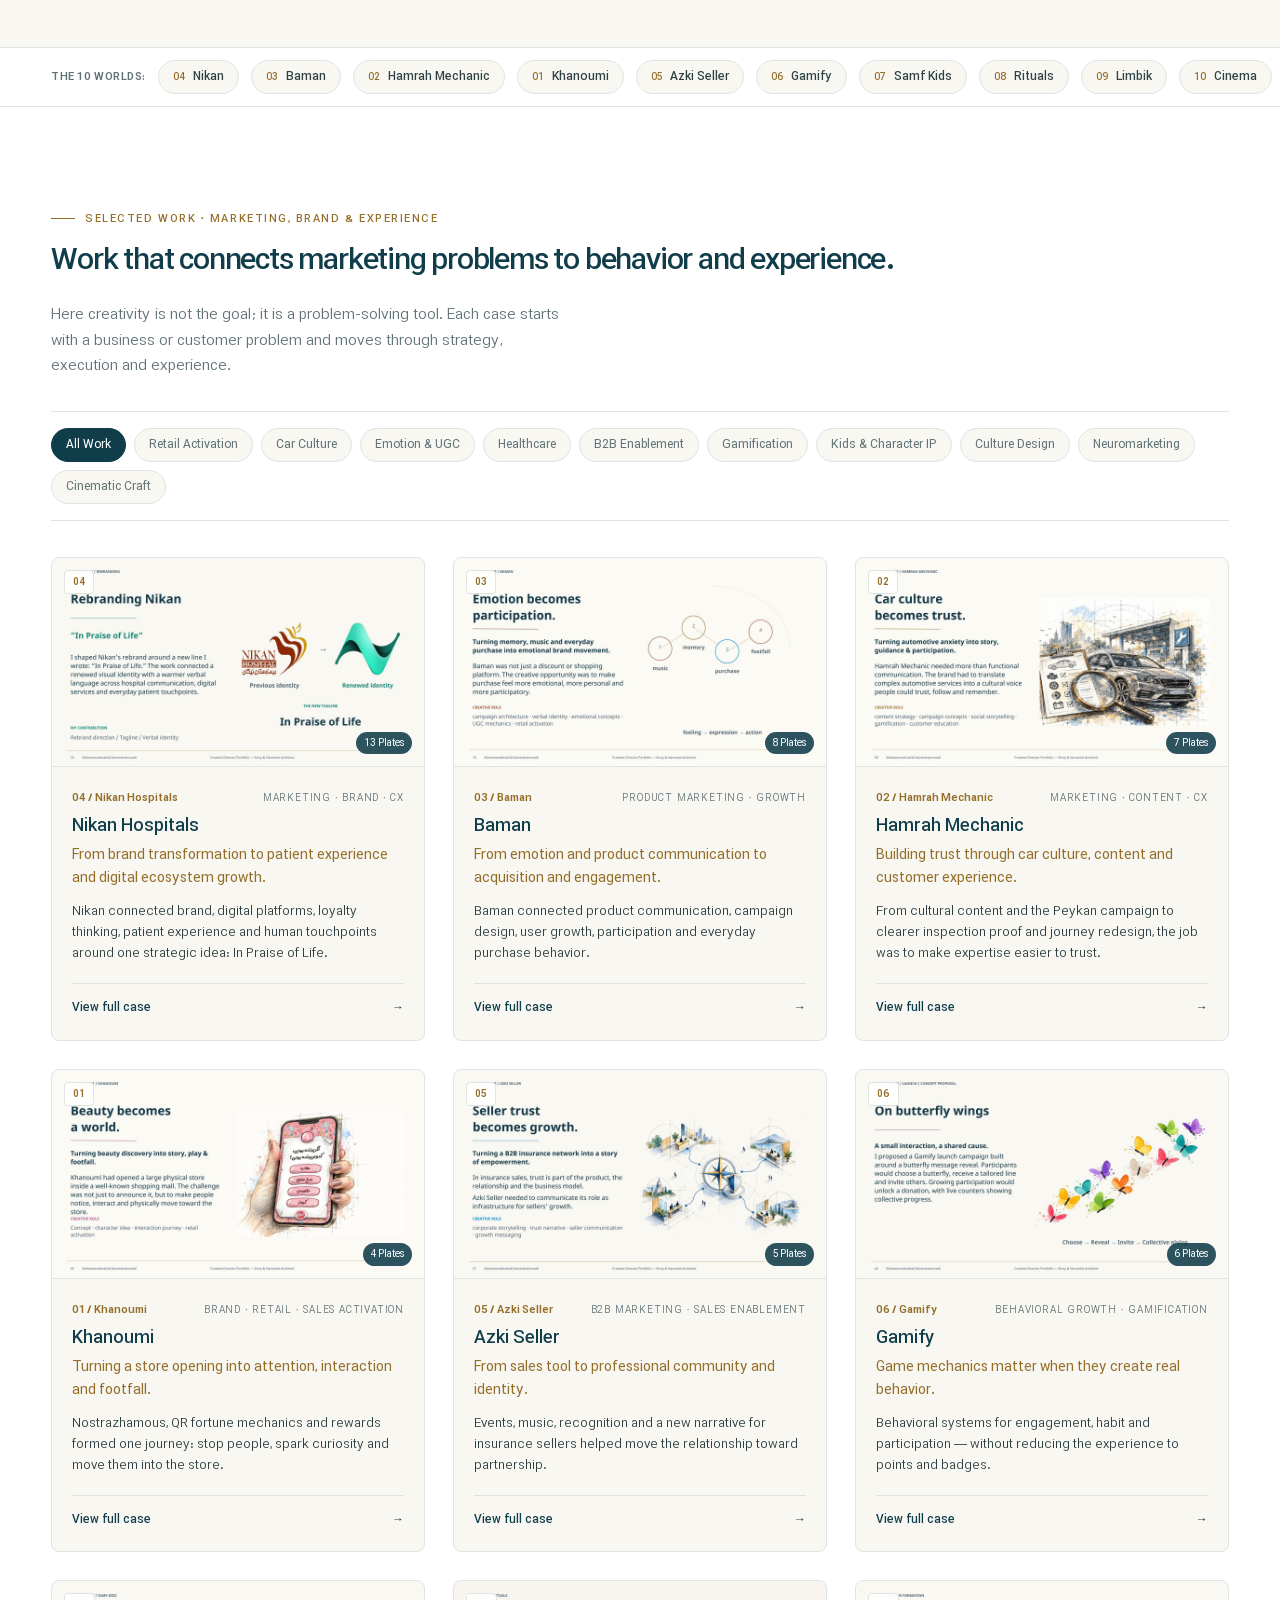
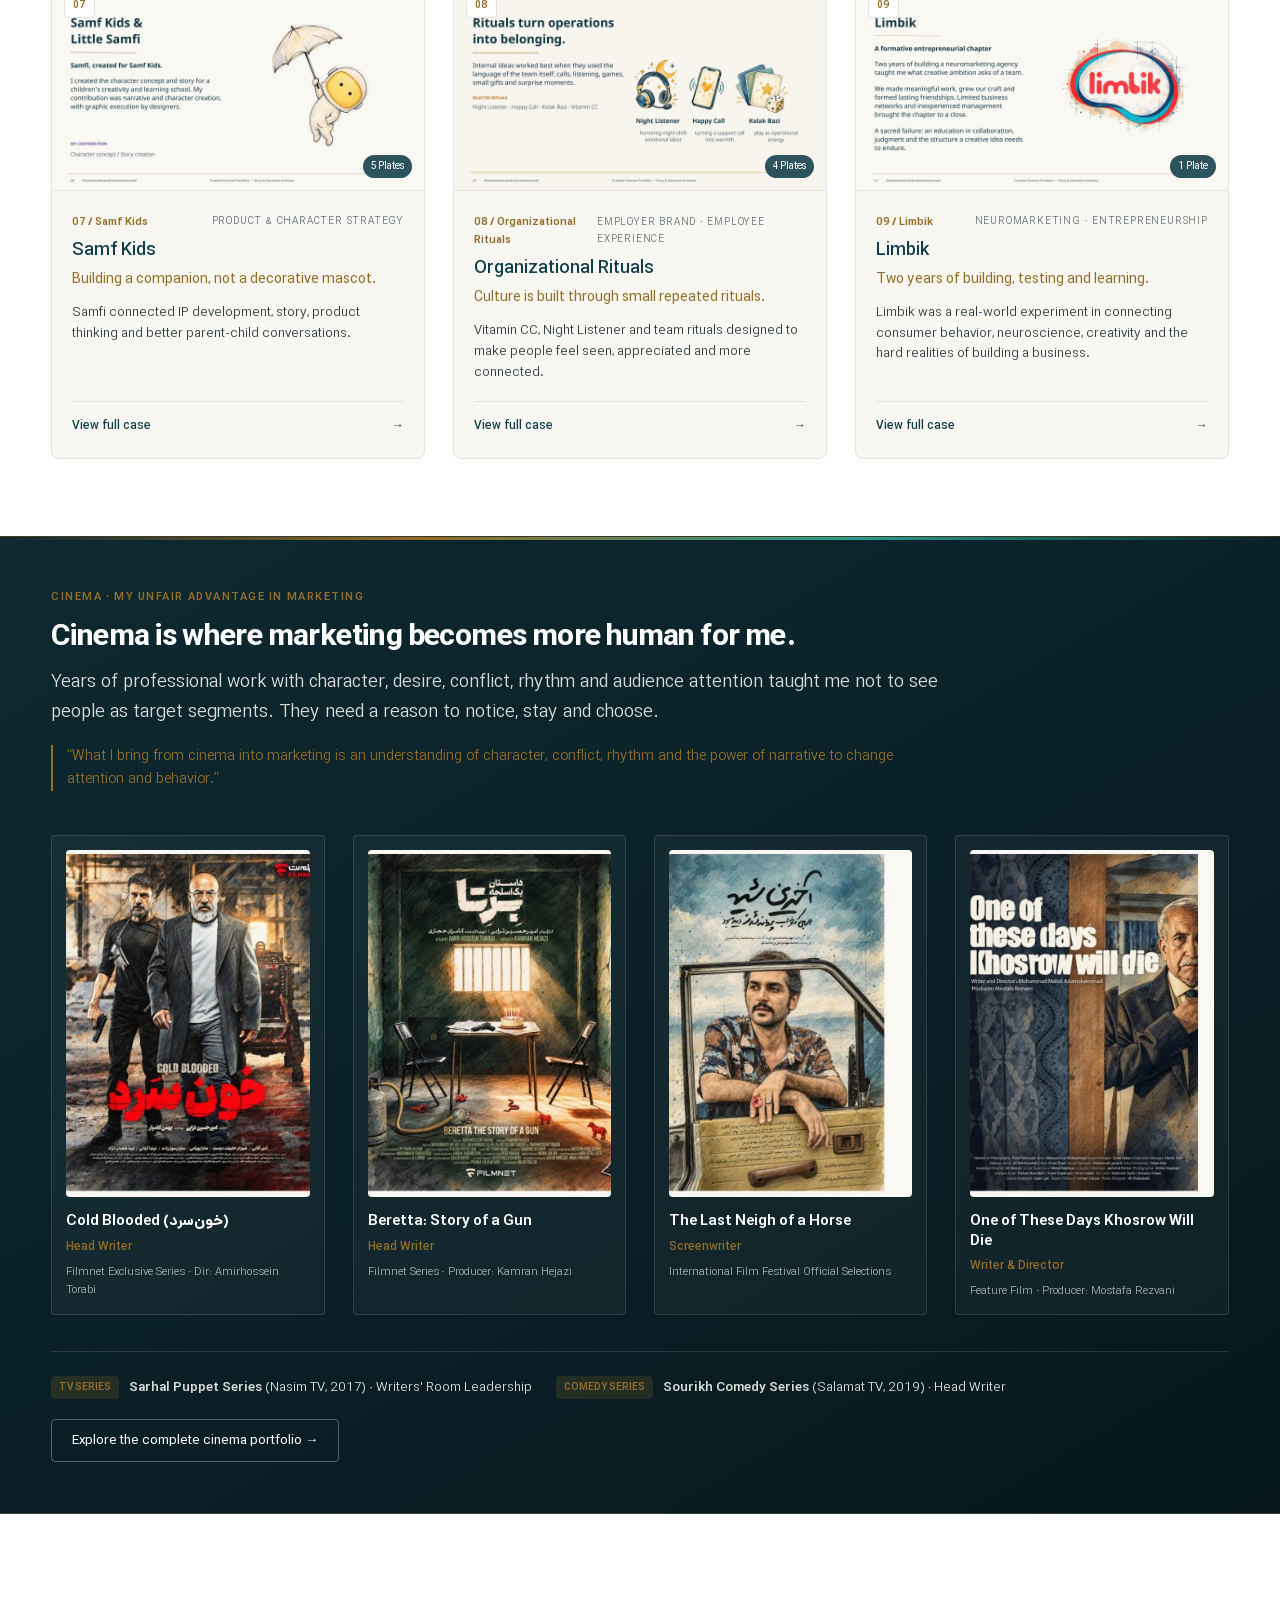
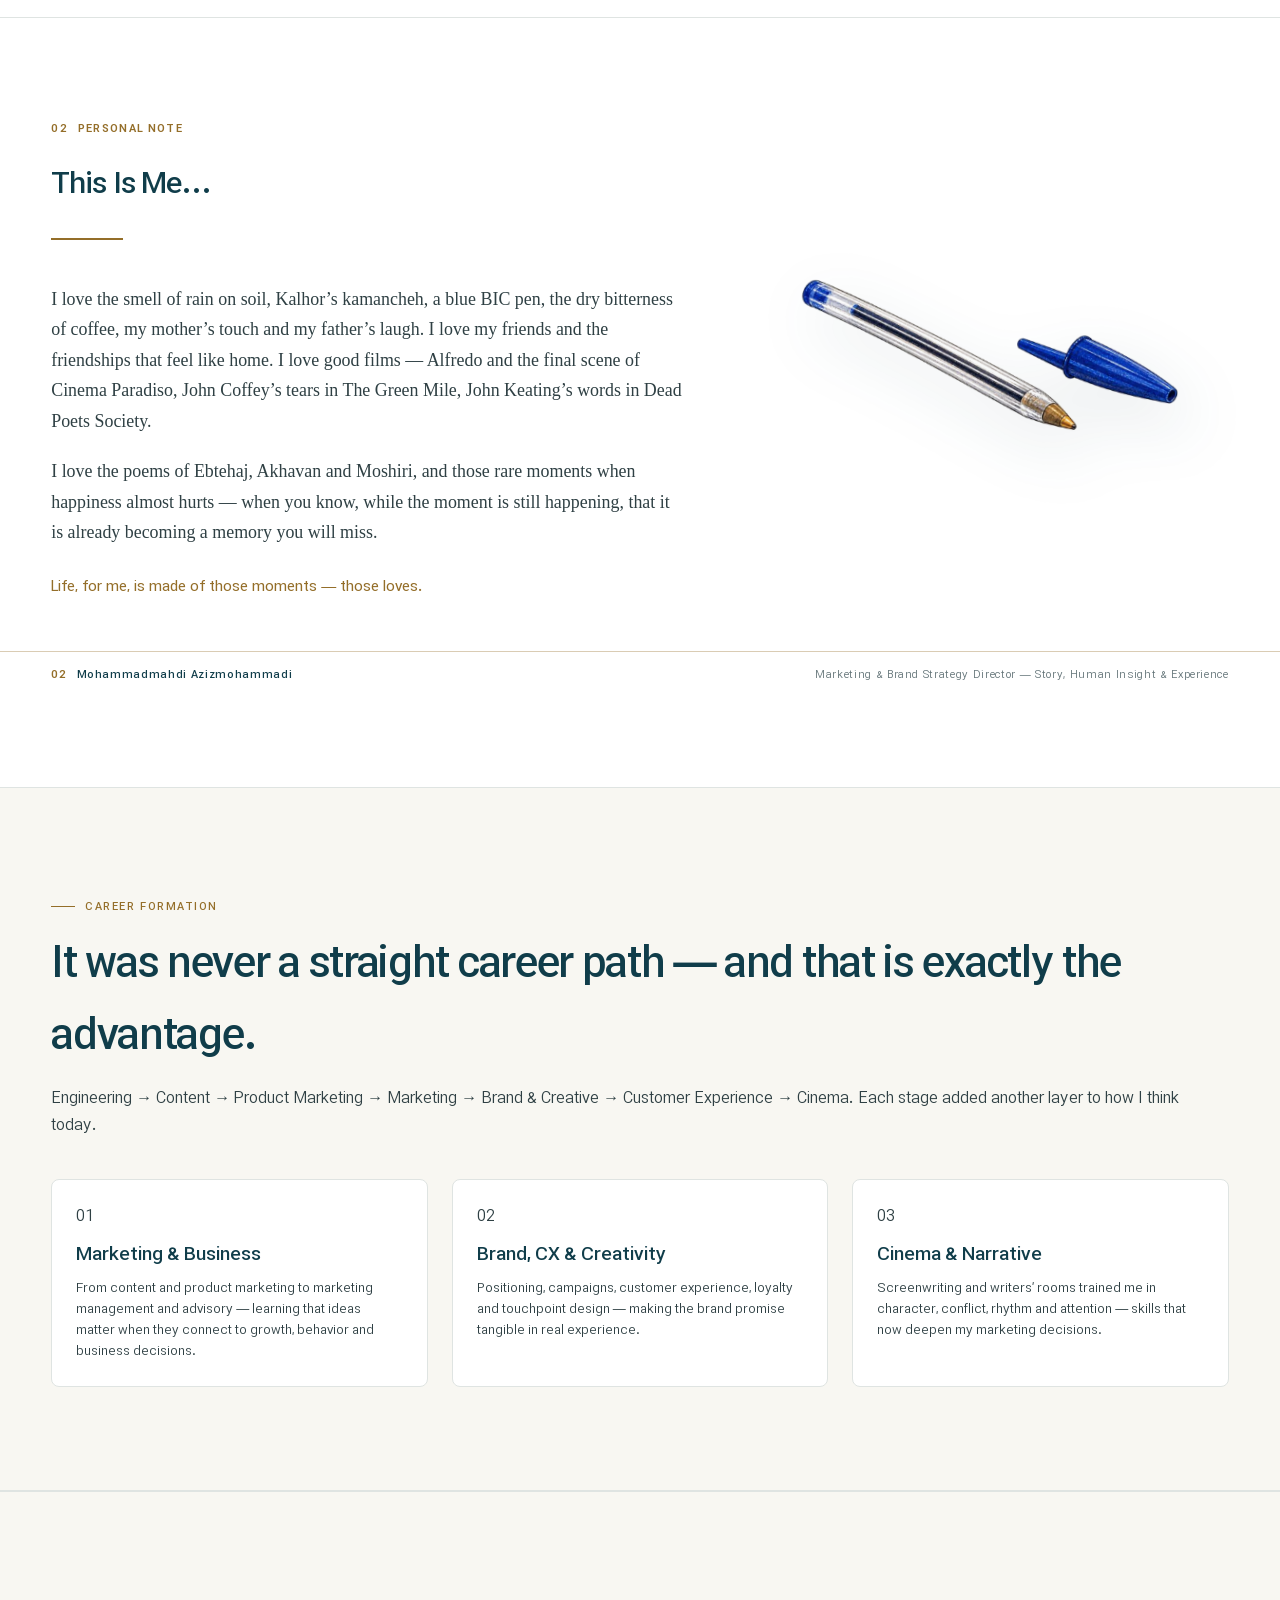
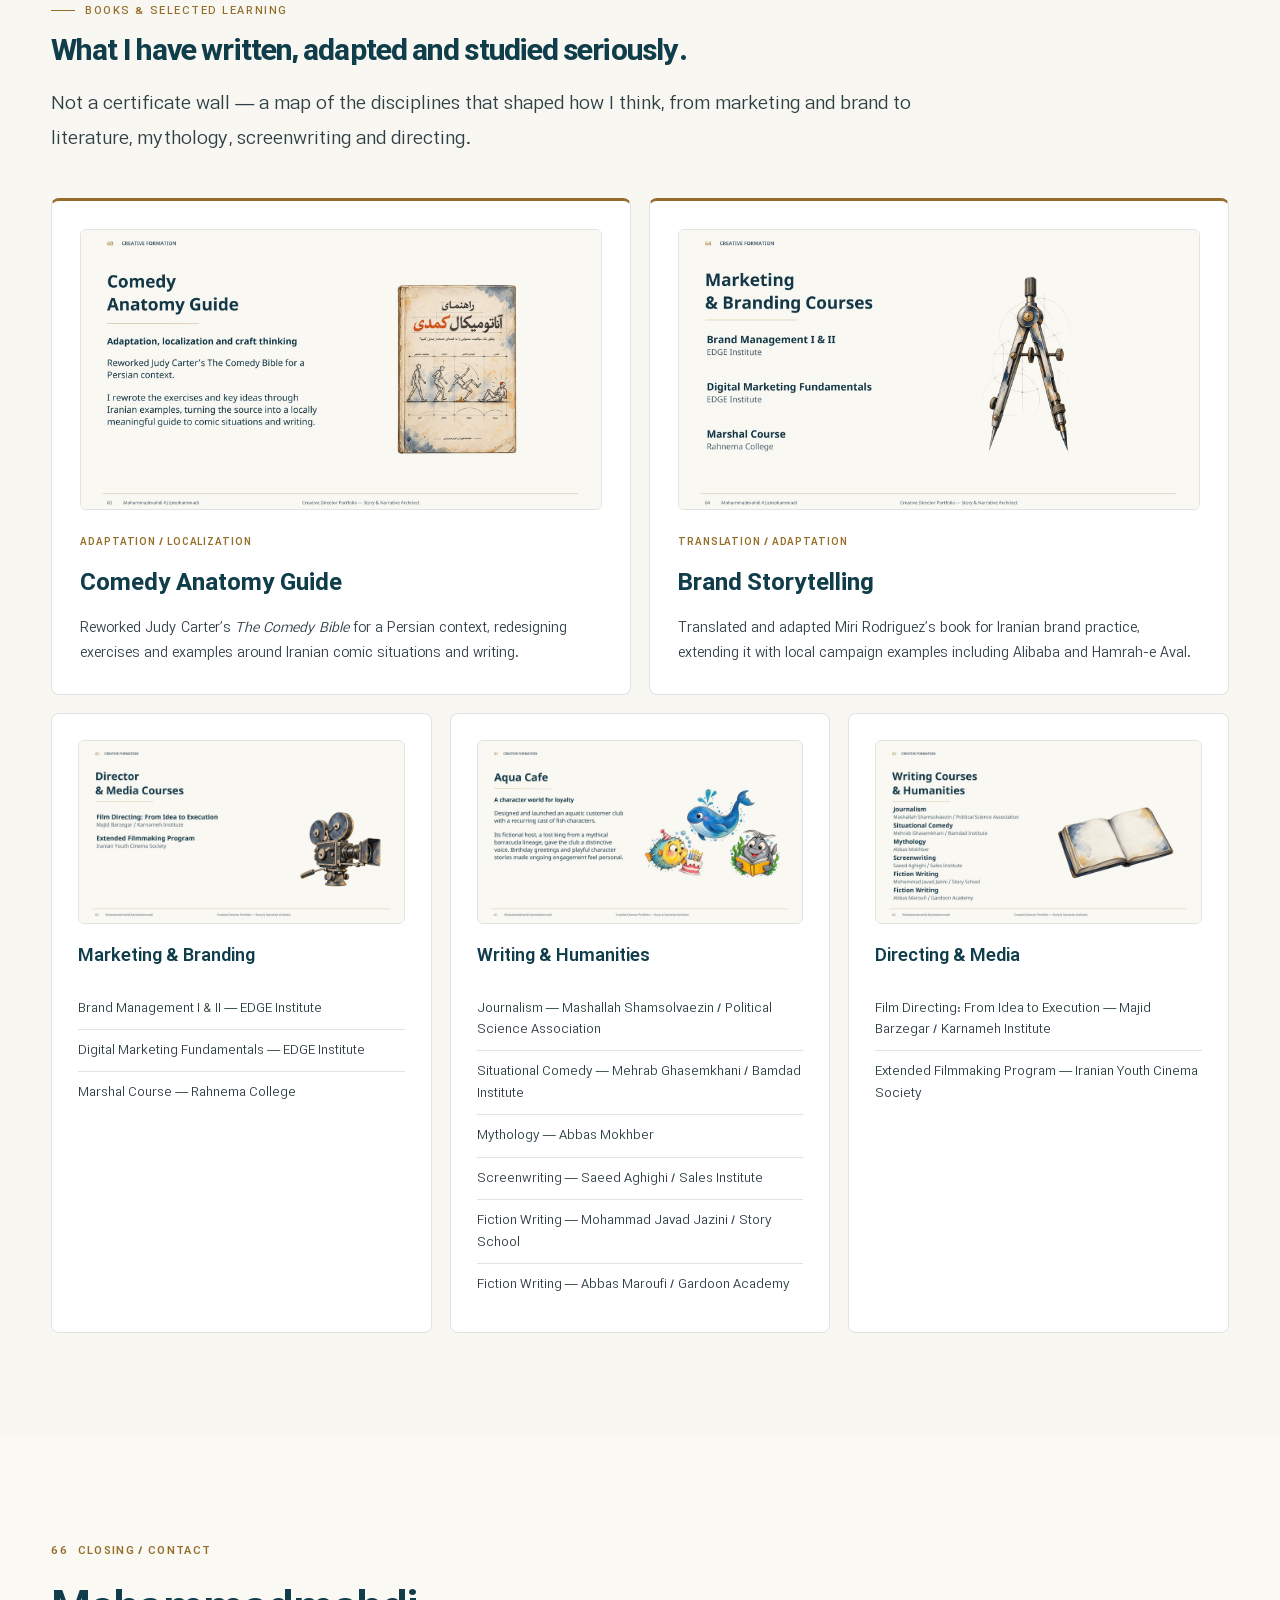
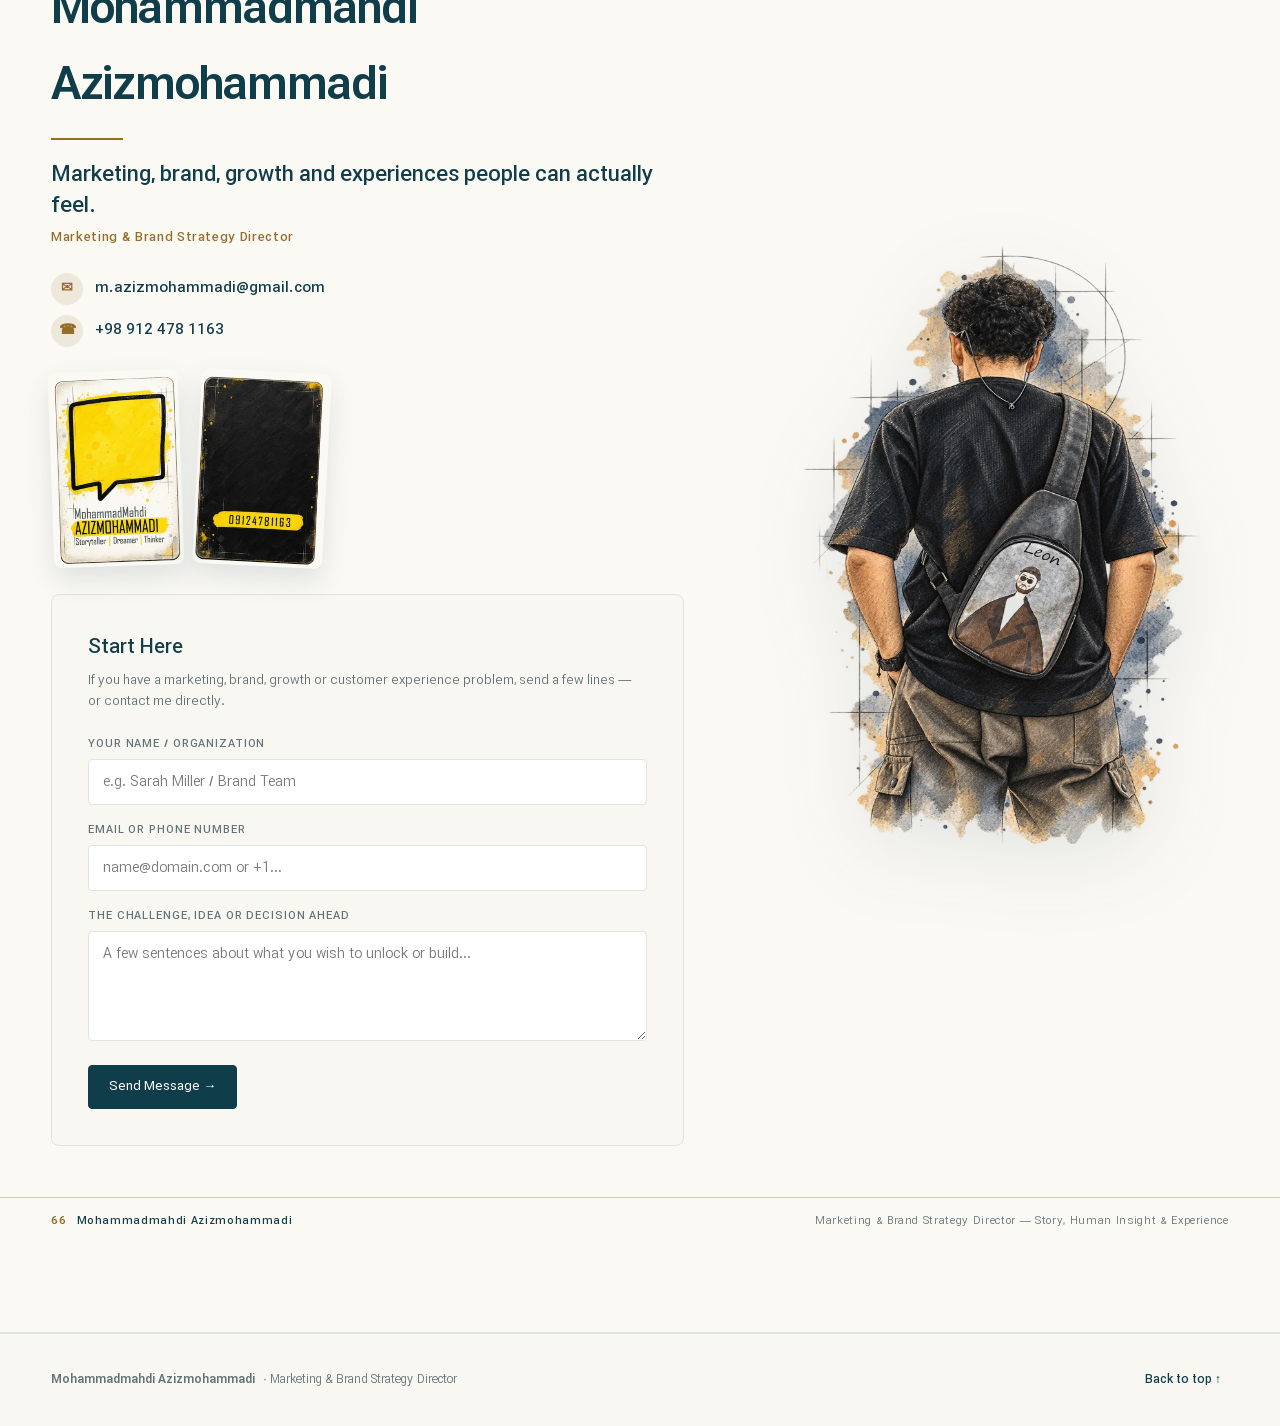
==== commit 967474c3: "Add direct case fallbacks and build marker v5" ====
--- a/index.html
+++ b/index.html
@@ -49,9 +49,10 @@
 <link href="https://fonts.googleapis.com" rel="preconnect"/>
 <link crossorigin="" href="https://fonts.gstatic.com" rel="preconnect"/>
 <link href="https://fonts.googleapis.com/css2?family=IBM+Plex+Sans:wght@300;400;500;600;700&amp;family=Vazirmatn:wght@400;500;600;700&amp;display=swap" rel="stylesheet"/>
-<link href="portfolio.css?v=20261127-4" rel="stylesheet"/>
+<link href="portfolio.css?v=20261127-5" rel="stylesheet"/>
+<meta name="portfolio-build" content="20261127-5">
 </head>
-<body>
+<body data-build="20261127-5">
 <a class="skip-link" href="#cases">Skip to projects</a>
 <!-- Architectural Laser Scan Curtain Transition -->
 <div aria-hidden="true" class="architectural-curtain" id="architecturalCurtain">
@@ -96,61 +97,61 @@
 
 
 
-<a class="dropdown-item" data-open-case="nikan" href="#cases">
+<a class="dropdown-item" data-open-case="nikan" href="#cases" onclick="event.stopPropagation(); openWorldLanding('nikan'); return false;">
 <span class="dropdown-item-num">04</span>
 <div class="dropdown-item-copy">
 <strong>Nikan Hospitals</strong>
 <small>In Praise of Life, Verbal Identity, 9 Sites &amp; Simorgh</small>
 </div>
-</a><a class="dropdown-item" data-open-case="baman" href="#cases">
+</a><a class="dropdown-item" data-open-case="baman" href="#cases" onclick="event.stopPropagation(); openWorldLanding('baman'); return false;">
 <span class="dropdown-item-num">03</span>
 <div class="dropdown-item-copy">
 <strong>Baman</strong>
 <small>Emotion, Hayedeh Lyrics, Receipts &amp; Team Lore</small>
 </div>
-</a><a class="dropdown-item" data-open-case="hamrah" href="#cases">
+</a><a class="dropdown-item" data-open-case="hamrah" href="#cases" onclick="event.stopPropagation(); openWorldLanding('hamrah'); return false;">
 <span class="dropdown-item-num">02</span>
 <div class="dropdown-item-copy">
 <strong>Hamrah Mechanic</strong>
 <small>Car Culture, Inspection Evidence &amp; Peykan</small>
 </div>
-</a><a class="dropdown-item" data-open-case="khanoumi" href="#cases">
+</a><a class="dropdown-item" data-open-case="khanoumi" href="#cases" onclick="event.stopPropagation(); openWorldLanding('khanoumi'); return false;">
 <span class="dropdown-item-num">01</span>
 <div class="dropdown-item-copy">
 <strong>Khanoumi</strong>
 <small>Retail Activation &amp; Nostrazhamous Oracle</small>
 </div>
-</a><a class="dropdown-item" data-open-case="azki" href="#cases">
+</a><a class="dropdown-item" data-open-case="azki" href="#cases" onclick="event.stopPropagation(); openWorldLanding('azki'); return false;">
 <span class="dropdown-item-num">05</span>
 <div class="dropdown-item-copy">
 <strong>Azki Seller</strong>
 <small>B2B Agent Enablement &amp; 'Ba Hamim' Convention</small>
 </div>
-</a><a class="dropdown-item" data-open-case="gamify" href="#cases">
+</a><a class="dropdown-item" data-open-case="gamify" href="#cases" onclick="event.stopPropagation(); openWorldLanding('gamify'); return false;">
 <span class="dropdown-item-num">06</span>
 <div class="dropdown-item-copy">
 <strong>Gamify</strong>
 <small>Game Mechanics: Butterflies, The Mirror &amp; Rend</small>
 </div>
-</a><a class="dropdown-item" data-open-case="samf" href="#cases">
+</a><a class="dropdown-item" data-open-case="samf" href="#cases" onclick="event.stopPropagation(); openWorldLanding('samf'); return false;">
 <span class="dropdown-item-num">07</span>
 <div class="dropdown-item-copy">
 <strong>Samf Kids</strong>
 <small>Character IP Creation &amp; Childhood Storyworld</small>
 </div>
-</a><a class="dropdown-item" data-open-case="rituals" href="#cases">
+</a><a class="dropdown-item" data-open-case="rituals" href="#cases" onclick="event.stopPropagation(); openWorldLanding('rituals'); return false;">
 <span class="dropdown-item-num">08</span>
 <div class="dropdown-item-copy">
 <strong>Organizational Rituals</strong>
 <small>Vitamin CC, Night Listener &amp; Psychological Safety</small>
 </div>
-</a><a class="dropdown-item" data-open-case="limbik" href="#cases">
+</a><a class="dropdown-item" data-open-case="limbik" href="#cases" onclick="event.stopPropagation(); openWorldLanding('limbik'); return false;">
 <span class="dropdown-item-num">09</span>
 <div class="dropdown-item-copy">
 <strong>Limbik</strong>
 <small>Neuromarketing Agency &amp; Entrepreneurial Chapter</small>
 </div>
-</a><a class="dropdown-item" data-open-case="screenwriting" href="#cases">
+</a><a class="dropdown-item" data-open-case="screenwriting" href="#cases" onclick="event.stopPropagation(); openWorldLanding('screenwriting'); return false;">
 <span class="dropdown-item-num">10</span>
 <div class="dropdown-item-copy">
 <strong>Screenwriting &amp; Cinema Craft</strong>
@@ -266,8 +267,8 @@
 </div>
 <div class="marketing-track-grid">
 <article class="track-card"><span class="track-kicker">FOUNDATION</span><h3>Content &amp; Early Marketing</h3><div class="track-role"><b>Mediana</b><span>Content Manager · 1394 / 2015–16</span></div><div class="track-role"><b>Badbadak Holding</b><span>Content Manager · IranApps &amp; Klipo · 2016</span></div><div class="track-role"><b>Karzar</b><span>Senior Marketing Specialist</span></div></article>
-<article class="track-card"><span class="track-kicker">PRODUCT &amp; GROWTH</span><h3>Product Marketing &amp; Growth</h3><div class="track-role"><b>Aivin Call Center</b><span>Product Marketer · 1397 / 2018–19</span></div><div class="track-role"><b>Geeks / WordUp</b><span>Marketing Manager</span></div><div class="track-role track-role-link" data-open-case="baman" role="button" tabindex="0"><b>Baman</b><span>Product Marketing Lead</span><small>View case ↗</small></div></article>
-<article class="track-card"><span class="track-kicker">LEADERSHIP</span><h3>Marketing, Brand &amp; Creative Leadership</h3><div class="track-role track-role-link" data-open-case="hamrah" role="button" tabindex="0"><b>Hamrah Mechanic</b><span>Creative Marketing Supervisor → Creative Director</span><small>View case ↗</small></div><div class="track-role track-role-link" data-open-case="khanoumi" role="button" tabindex="0"><b>Khanoumi</b><span>Creative Director</span><small>View case ↗</small></div><div class="track-role"><b>Banking Platform</b><span>Marketing Manager</span></div><div class="track-role track-role-link" data-open-case="nikan" role="button" tabindex="0"><b>Nikan Healthcare Holding</b><span>Marketing &amp; Brand Strategy Director</span><small>View case ↗</small></div></article>
+<article class="track-card"><span class="track-kicker">PRODUCT &amp; GROWTH</span><h3>Product Marketing &amp; Growth</h3><div class="track-role"><b>Aivin Call Center</b><span>Product Marketer · 1397 / 2018–19</span></div><div class="track-role"><b>Geeks / WordUp</b><span>Marketing Manager</span></div><div class="track-role track-role-link" data-open-case="baman" role="button" tabindex="0" onclick="event.stopPropagation(); openWorldLanding('baman'); return false;"><b>Baman</b><span>Product Marketing Lead</span><small>View case ↗</small></div></article>
+<article class="track-card"><span class="track-kicker">LEADERSHIP</span><h3>Marketing, Brand &amp; Creative Leadership</h3><div class="track-role track-role-link" data-open-case="hamrah" role="button" tabindex="0" onclick="event.stopPropagation(); openWorldLanding('hamrah'); return false;"><b>Hamrah Mechanic</b><span>Creative Marketing Supervisor → Creative Director</span><small>View case ↗</small></div><div class="track-role track-role-link" data-open-case="khanoumi" role="button" tabindex="0" onclick="event.stopPropagation(); openWorldLanding('khanoumi'); return false;"><b>Khanoumi</b><span>Creative Director</span><small>View case ↗</small></div><div class="track-role"><b>Banking Platform</b><span>Marketing Manager</span></div><div class="track-role track-role-link" data-open-case="nikan" role="button" tabindex="0" onclick="event.stopPropagation(); openWorldLanding('nikan'); return false;"><b>Nikan Healthcare Holding</b><span>Marketing &amp; Brand Strategy Director</span><small>View case ↗</small></div></article>
 <article class="track-card"><span class="track-kicker">ADVISORY</span><h3>Marketing &amp; Growth Advisory</h3><div class="track-role"><b>Organa Farms</b><span>Marketing Consultant · 1400 / 2021–22</span></div><div class="track-role"><b>Paksman</b><span>Marketing Consultant</span></div><div class="track-role"><b>Farafan Holding</b><span>Marketing Consultant</span></div></article>
 </div>
 </div>
@@ -322,7 +323,7 @@
 
 
 
-<button class="chapter-pill" data-open-case="nikan" type="button"><span class="chapter-pill-num">04</span> Nikan</button><button class="chapter-pill" data-open-case="baman" type="button"><span class="chapter-pill-num">03</span> Baman</button><button class="chapter-pill" data-open-case="hamrah" type="button"><span class="chapter-pill-num">02</span> Hamrah Mechanic</button><button class="chapter-pill" data-open-case="khanoumi" type="button"><span class="chapter-pill-num">01</span> Khanoumi</button><button class="chapter-pill" data-open-case="azki" type="button"><span class="chapter-pill-num">05</span> Azki Seller</button><button class="chapter-pill" data-open-case="gamify" type="button"><span class="chapter-pill-num">06</span> Gamify</button><button class="chapter-pill" data-open-case="samf" type="button"><span class="chapter-pill-num">07</span> Samf Kids</button><button class="chapter-pill" data-open-case="rituals" type="button"><span class="chapter-pill-num">08</span> Rituals</button><button class="chapter-pill" data-open-case="limbik" type="button"><span class="chapter-pill-num">09</span> Limbik</button><button class="chapter-pill" data-open-case="screenwriting" type="button"><span class="chapter-pill-num">10</span> Cinema</button><button class="chapter-pill" onclick="openDeck(1)" style="border-color:var(--gold);color:var(--gold);" type="button"><span class="chapter-pill-num">📖</span> Full Deck</button></div>
+<button class="chapter-pill" data-open-case="nikan" type="button" onclick="event.stopPropagation(); openWorldLanding('nikan'); return false;"><span class="chapter-pill-num">04</span> Nikan</button><button class="chapter-pill" data-open-case="baman" type="button" onclick="event.stopPropagation(); openWorldLanding('baman'); return false;"><span class="chapter-pill-num">03</span> Baman</button><button class="chapter-pill" data-open-case="hamrah" type="button" onclick="event.stopPropagation(); openWorldLanding('hamrah'); return false;"><span class="chapter-pill-num">02</span> Hamrah Mechanic</button><button class="chapter-pill" data-open-case="khanoumi" type="button" onclick="event.stopPropagation(); openWorldLanding('khanoumi'); return false;"><span class="chapter-pill-num">01</span> Khanoumi</button><button class="chapter-pill" data-open-case="azki" type="button" onclick="event.stopPropagation(); openWorldLanding('azki'); return false;"><span class="chapter-pill-num">05</span> Azki Seller</button><button class="chapter-pill" data-open-case="gamify" type="button" onclick="event.stopPropagation(); openWorldLanding('gamify'); return false;"><span class="chapter-pill-num">06</span> Gamify</button><button class="chapter-pill" data-open-case="samf" type="button" onclick="event.stopPropagation(); openWorldLanding('samf'); return false;"><span class="chapter-pill-num">07</span> Samf Kids</button><button class="chapter-pill" data-open-case="rituals" type="button" onclick="event.stopPropagation(); openWorldLanding('rituals'); return false;"><span class="chapter-pill-num">08</span> Rituals</button><button class="chapter-pill" data-open-case="limbik" type="button" onclick="event.stopPropagation(); openWorldLanding('limbik'); return false;"><span class="chapter-pill-num">09</span> Limbik</button><button class="chapter-pill" data-open-case="screenwriting" type="button" onclick="event.stopPropagation(); openWorldLanding('screenwriting'); return false;"><span class="chapter-pill-num">10</span> Cinema</button><button class="chapter-pill" onclick="openDeck(1)" style="border-color:var(--gold);color:var(--gold);" type="button"><span class="chapter-pill-num">📖</span> Full Deck</button></div>
 </div><section class="cases-section" id="cases">
 <div class="container">
 <div class="cases-header">
@@ -360,7 +361,7 @@
 <!-- 08 Organizational Rituals -->
 <!-- 09 Limbik -->
 <!-- 10 Screenwriting & Cinematic Craft -->
-<article class="case-card" data-case="nikan" data-category="healthcare culture" tabindex="0">
+<article class="case-card" data-case="nikan" data-category="healthcare culture" tabindex="0" onclick="event.stopPropagation(); openWorldLanding('nikan'); return false;">
 <div class="case-card-thumb">
 <img alt="Nikan Hospitals In Praise of Life" height="338" loading="lazy" src="assets/deck/web/page-24.jpg" width="600"/>
 <span class="case-badge">04</span>
@@ -379,7 +380,7 @@
 <span class="case-action-arrow">→</span>
 </div>
 </div>
-</article><article class="case-card" data-case="baman" data-category="emotion retail" tabindex="0">
+</article><article class="case-card" data-case="baman" data-category="emotion retail" tabindex="0" onclick="event.stopPropagation(); openWorldLanding('baman'); return false;">
 <div class="case-card-thumb">
 <img alt="Baman Emotion &amp; Participation" height="338" loading="lazy" src="assets/deck/web/page-16.jpg" width="600"/>
 <span class="case-badge">03</span>
@@ -398,7 +399,7 @@
 <span class="case-action-arrow">→</span>
 </div>
 </div>
-</article><article class="case-card" data-case="hamrah" data-category="automotive gamification" tabindex="0">
+</article><article class="case-card" data-case="hamrah" data-category="automotive gamification" tabindex="0" onclick="event.stopPropagation(); openWorldLanding('hamrah'); return false;">
 <div class="case-card-thumb">
 <img alt="Hamrah Mechanic Car Culture" height="338" loading="lazy" src="assets/deck/web/page-09.jpg" width="600"/>
 <span class="case-badge">02</span>
@@ -417,7 +418,7 @@
 <span class="case-action-arrow">→</span>
 </div>
 </div>
-</article><article class="case-card" data-case="khanoumi" data-category="retail gamification" tabindex="0">
+</article><article class="case-card" data-case="khanoumi" data-category="retail gamification" tabindex="0" onclick="event.stopPropagation(); openWorldLanding('khanoumi'); return false;">
 <div class="case-card-thumb">
 <img alt="Khanoumi Retail Activation" height="338" loading="lazy" src="assets/deck/web/page-05.jpg" width="600"/>
 <span class="case-badge">01</span>
@@ -436,7 +437,7 @@
 <span class="case-action-arrow">→</span>
 </div>
 </div>
-</article><article class="case-card" data-case="azki" data-category="b2b culture" tabindex="0">
+</article><article class="case-card" data-case="azki" data-category="b2b culture" tabindex="0" onclick="event.stopPropagation(); openWorldLanding('azki'); return false;">
 <div class="case-card-thumb">
 <img alt="Azki Seller B2B Enablement" height="338" loading="lazy" src="assets/deck/web/page-37.jpg" width="600"/>
 <span class="case-badge">05</span>
@@ -455,7 +456,7 @@
 <span class="case-action-arrow">→</span>
 </div>
 </div>
-</article><article class="case-card" data-case="gamify" data-category="gamification" tabindex="0">
+</article><article class="case-card" data-case="gamify" data-category="gamification" tabindex="0" onclick="event.stopPropagation(); openWorldLanding('gamify'); return false;">
 <div class="case-card-thumb">
 <img alt="Gamify Concepts" height="338" loading="lazy" src="assets/deck/web/page-42.jpg" width="600"/>
 <span class="case-badge">06</span>
@@ -474,7 +475,7 @@
 <span class="case-action-arrow">→</span>
 </div>
 </div>
-</article><article class="case-card" data-case="samf" data-category="kids" tabindex="0">
+</article><article class="case-card" data-case="samf" data-category="kids" tabindex="0" onclick="event.stopPropagation(); openWorldLanding('samf'); return false;">
 <div class="case-card-thumb">
 <img alt="Samf Kids Character IP" height="338" loading="lazy" src="assets/deck/web/page-48.jpg" width="600"/>
 <span class="case-badge">07</span>
@@ -493,7 +494,7 @@
 <span class="case-action-arrow">→</span>
 </div>
 </div>
-</article><article class="case-card" data-case="rituals" data-category="culture" tabindex="0">
+</article><article class="case-card" data-case="rituals" data-category="culture" tabindex="0" onclick="event.stopPropagation(); openWorldLanding('rituals'); return false;">
 <div class="case-card-thumb">
 <img alt="Organizational Rituals Vitamin CC" height="338" loading="lazy" src="assets/deck/web/page-53.jpg" width="600"/>
 <span class="case-badge">08</span>
@@ -512,7 +513,7 @@
 <span class="case-action-arrow">→</span>
 </div>
 </div>
-</article><article class="case-card" data-case="limbik" data-category="agency culture" tabindex="0">
+</article><article class="case-card" data-case="limbik" data-category="agency culture" tabindex="0" onclick="event.stopPropagation(); openWorldLanding('limbik'); return false;">
 <div class="case-card-thumb">
 <img alt="Limbik Neuromarketing Agency" height="338" loading="lazy" src="assets/deck/web/page-57.jpg" width="600"/>
 <span class="case-badge">09</span>
@@ -543,7 +544,7 @@
 <!-- 4 Posters Grid -->
 <div class="cinema-posters-grid">
 <!-- 01 Cold Blooded -->
-<article class="cinema-poster-card" data-open-case="screenwriting" tabindex="0">
+<article class="cinema-poster-card" data-open-case="screenwriting" tabindex="0" onclick="event.stopPropagation(); openWorldLanding('screenwriting'); return false;">
 <div class="cinema-poster-wrap">
 <img alt="Cold Blooded Series — Head Writer" height="515" loading="lazy" src="assets/deck/web/poster-cold-blooded.jpg" width="400"/>
 </div>
@@ -554,7 +555,7 @@
 </div>
 </article>
 <!-- 02 Beretta -->
-<article class="cinema-poster-card" data-open-case="screenwriting" tabindex="0">
+<article class="cinema-poster-card" data-open-case="screenwriting" tabindex="0" onclick="event.stopPropagation(); openWorldLanding('screenwriting'); return false;">
 <div class="cinema-poster-wrap">
 <img alt="Beretta: Story of a Gun — Head Writer" height="515" loading="lazy" src="assets/deck/web/poster-beretta.jpg" width="400"/>
 </div>
@@ -565,7 +566,7 @@
 </div>
 </article>
 <!-- 03 The Last Neigh of a Horse -->
-<article class="cinema-poster-card" data-open-case="screenwriting" tabindex="0">
+<article class="cinema-poster-card" data-open-case="screenwriting" tabindex="0" onclick="event.stopPropagation(); openWorldLanding('screenwriting'); return false;">
 <div class="cinema-poster-wrap">
 <img alt="The Last Neigh of a Horse — Writer" height="515" loading="lazy" src="assets/deck/web/poster-horse.jpg" width="400"/>
 </div>
@@ -576,7 +577,7 @@
 </div>
 </article>
 <!-- 04 Khosrow Will Die -->
-<article class="cinema-poster-card" data-open-case="screenwriting" tabindex="0">
+<article class="cinema-poster-card" data-open-case="screenwriting" tabindex="0" onclick="event.stopPropagation(); openWorldLanding('screenwriting'); return false;">
 <div class="cinema-poster-wrap">
 <img alt="One of These Days Khosrow Will Die — Writer &amp; Director" height="515" loading="lazy" src="assets/deck/web/poster-khosrow.jpg" width="400"/>
 </div>
@@ -590,17 +591,17 @@
 <!-- Secondary Strip (Television & Puppet Series) -->
 <div class="cinema-secondary-strip">
 <div class="secondary-works-list">
-<div class="secondary-work-item" data-open-case="screenwriting" style="cursor:pointer;" tabindex="0">
+<div class="secondary-work-item" data-open-case="screenwriting" style="cursor:pointer;" tabindex="0" onclick="event.stopPropagation(); openWorldLanding('screenwriting'); return false;">
 <span class="secondary-work-badge">TV SERIES</span>
 <span><strong>Sarhal Puppet Series</strong> (Nasim TV, 2017) · Writers' Room Leadership</span>
 </div>
-<div class="secondary-work-item" data-open-case="screenwriting" style="cursor:pointer;" tabindex="0">
+<div class="secondary-work-item" data-open-case="screenwriting" style="cursor:pointer;" tabindex="0" onclick="event.stopPropagation(); openWorldLanding('screenwriting'); return false;">
 <span class="secondary-work-badge">COMEDY SERIES</span>
 <span><strong>Sourikh Comedy Series</strong> (Salamat TV, 2019) · Head Writer</span>
 </div>
 </div>
 <div>
-<button class="btn-secondary" data-open-case="screenwriting" style="color:#ffffff;border-color:rgba(255,255,255,0.3);background:transparent;" type="button">
+<button class="btn-secondary" data-open-case="screenwriting" style="color:#ffffff;border-color:rgba(255,255,255,0.3);background:transparent;" type="button" onclick="event.stopPropagation(); openWorldLanding('screenwriting'); return false;">
                 Explore the complete cinema portfolio →
               </button>
 </div>
@@ -766,7 +767,8 @@
 <span id="worldHeroCat">Retail Activation · Gamification</span>
 </div>
 <h2 class="world-hero-title" id="worldHeroTitle">Khanoumi
-</h2>\n<p class="world-hero-headline" id="worldHeroHeadline">Beauty becomes a world. Turning beauty discovery into story, play &amp; retail footfall.</p></div>
+</h2>
+<p class="world-hero-headline" id="worldHeroHeadline">Beauty becomes a world. Turning beauty discovery into story, play &amp; retail footfall.</p></div>
 </header>
 <!-- World 4 Strategic Pillars -->
 <div class="world-pillars-section">
@@ -847,6 +849,6 @@
 </div>
 <div aria-label="Slide Thumbnails" class="deck-thumbnail-strip" id="deckThumbStrip" role="region"></div>
 </div>
-<script src="portfolio.js?v=20261127-4"></script>
+<script src="portfolio.js?v=20261127-5"></script>
 </body>
 </html>
--- a/portfolio.css
+++ b/portfolio.css
@@ -3229,3 +3229,61 @@
   color:var(--gold);
 }
 /* END_TYPOGRAPHY_SCALE_V3 */
+
+
+/* TYPOGRAPHY_SCALE_V4 — compact editorial scale */
+.hero-title-name{
+  font-size:clamp(26px,2.7vw,40px)!important;
+}
+.hero-title-role{
+  font-size:clamp(18px,1.9vw,27px)!important;
+}
+.marketing-section-head h2,
+.pov-header h2,
+.cases-header h2,
+.note-copy h2,
+.formation-copy h2,
+.learning-section h2,
+.cinema-title,
+.contact-info h2{
+  font-size:clamp(24px,2.35vw,34px)!important;
+  line-height:1.25!important;
+}
+.case-title{
+  font-size:clamp(18px,1.4vw,22px)!important;
+}
+.world-hero-title{
+  font-size:clamp(25px,2.7vw,38px)!important;
+  line-height:1.2!important;
+  margin-bottom:10px!important;
+}
+.world-hero-headline{
+  font-size:clamp(15px,1.25vw,18px)!important;
+  line-height:1.55!important;
+  max-width:820px!important;
+}
+.world-pillars-section .pillar-label{
+  font-size:13px!important;
+}
+.world-plates-header h2,
+.world-plates-title,
+.world-section-title{
+  font-size:clamp(21px,1.9vw,28px)!important;
+}
+.plate-caption-title{
+  font-size:16px!important;
+}
+@media (max-width:700px){
+  .hero-title-name{font-size:30px!important}
+  .hero-title-role{font-size:21px!important}
+  .marketing-section-head h2,
+  .pov-header h2,
+  .cases-header h2,
+  .note-copy h2,
+  .formation-copy h2,
+  .learning-section h2,
+  .cinema-title,
+  .contact-info h2{font-size:27px!important}
+  .world-hero-title{font-size:29px!important}
+}
+/* END_TYPOGRAPHY_SCALE_V4 */
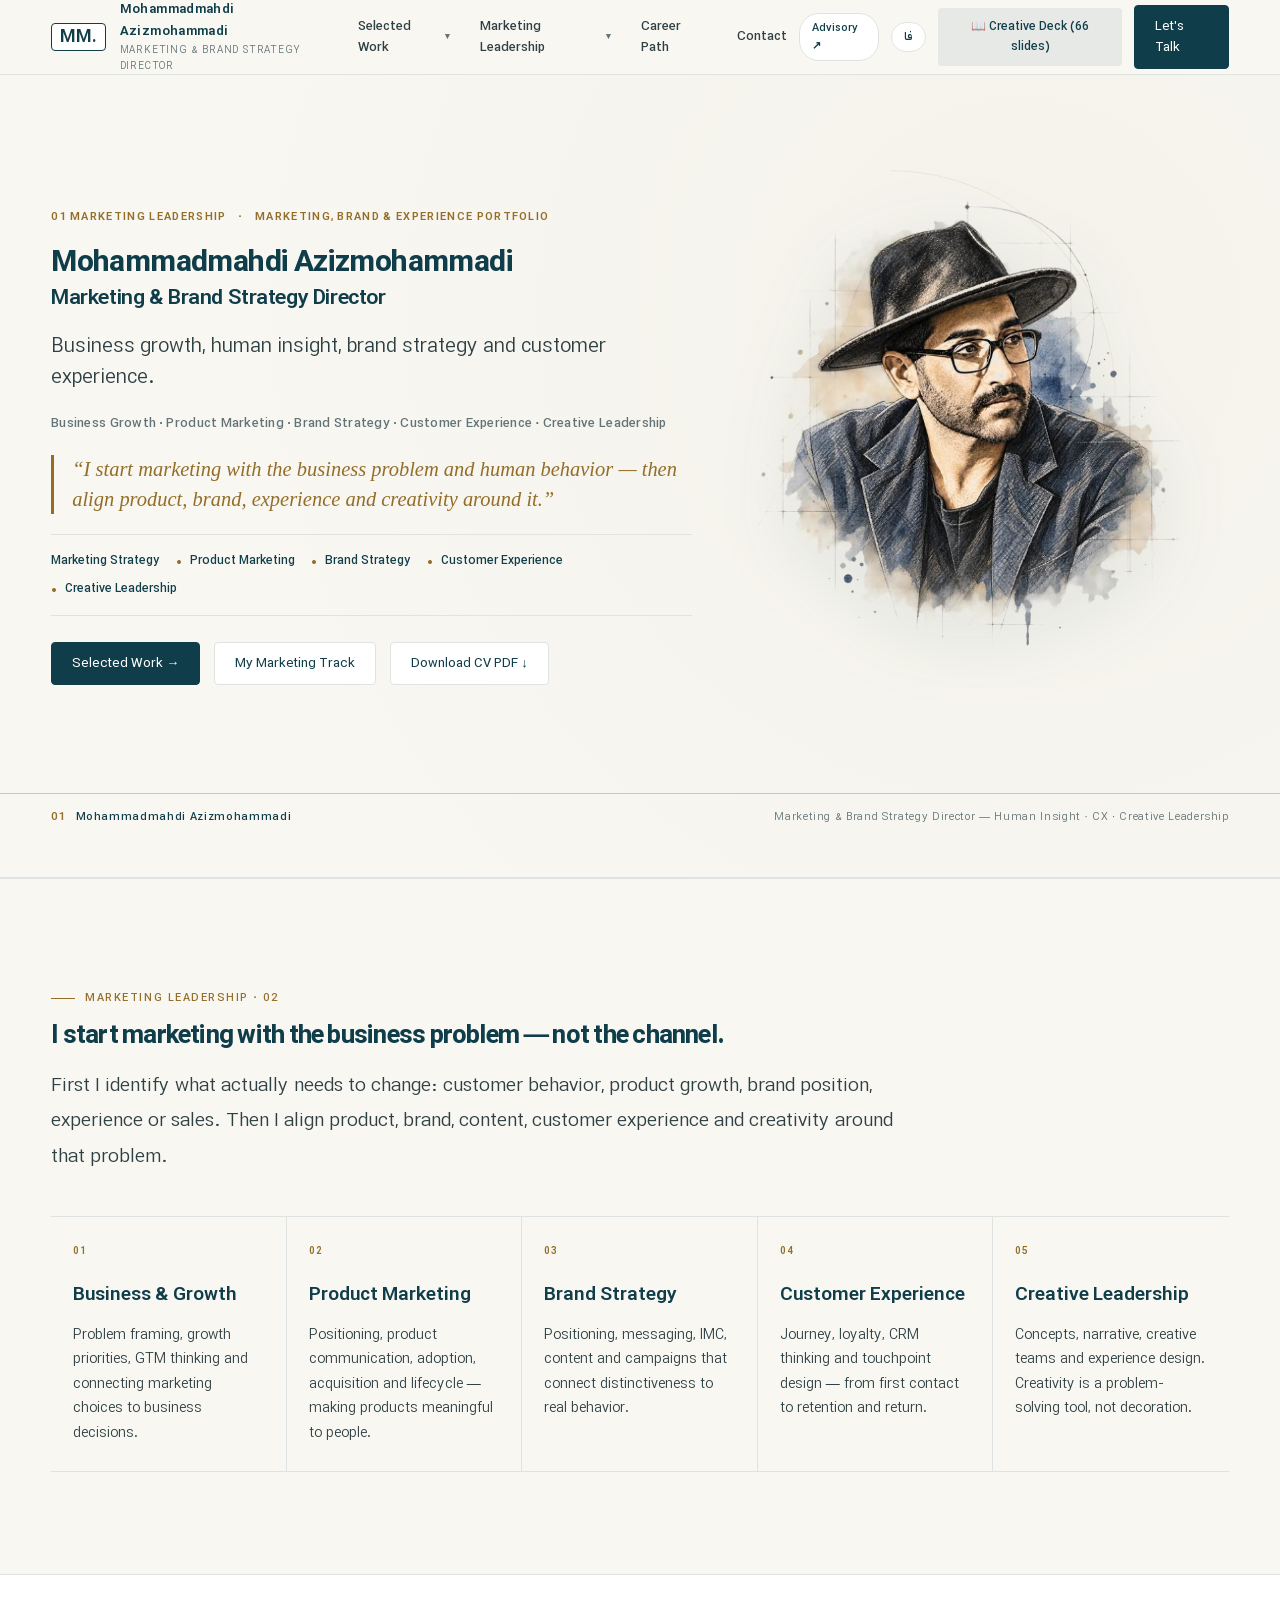
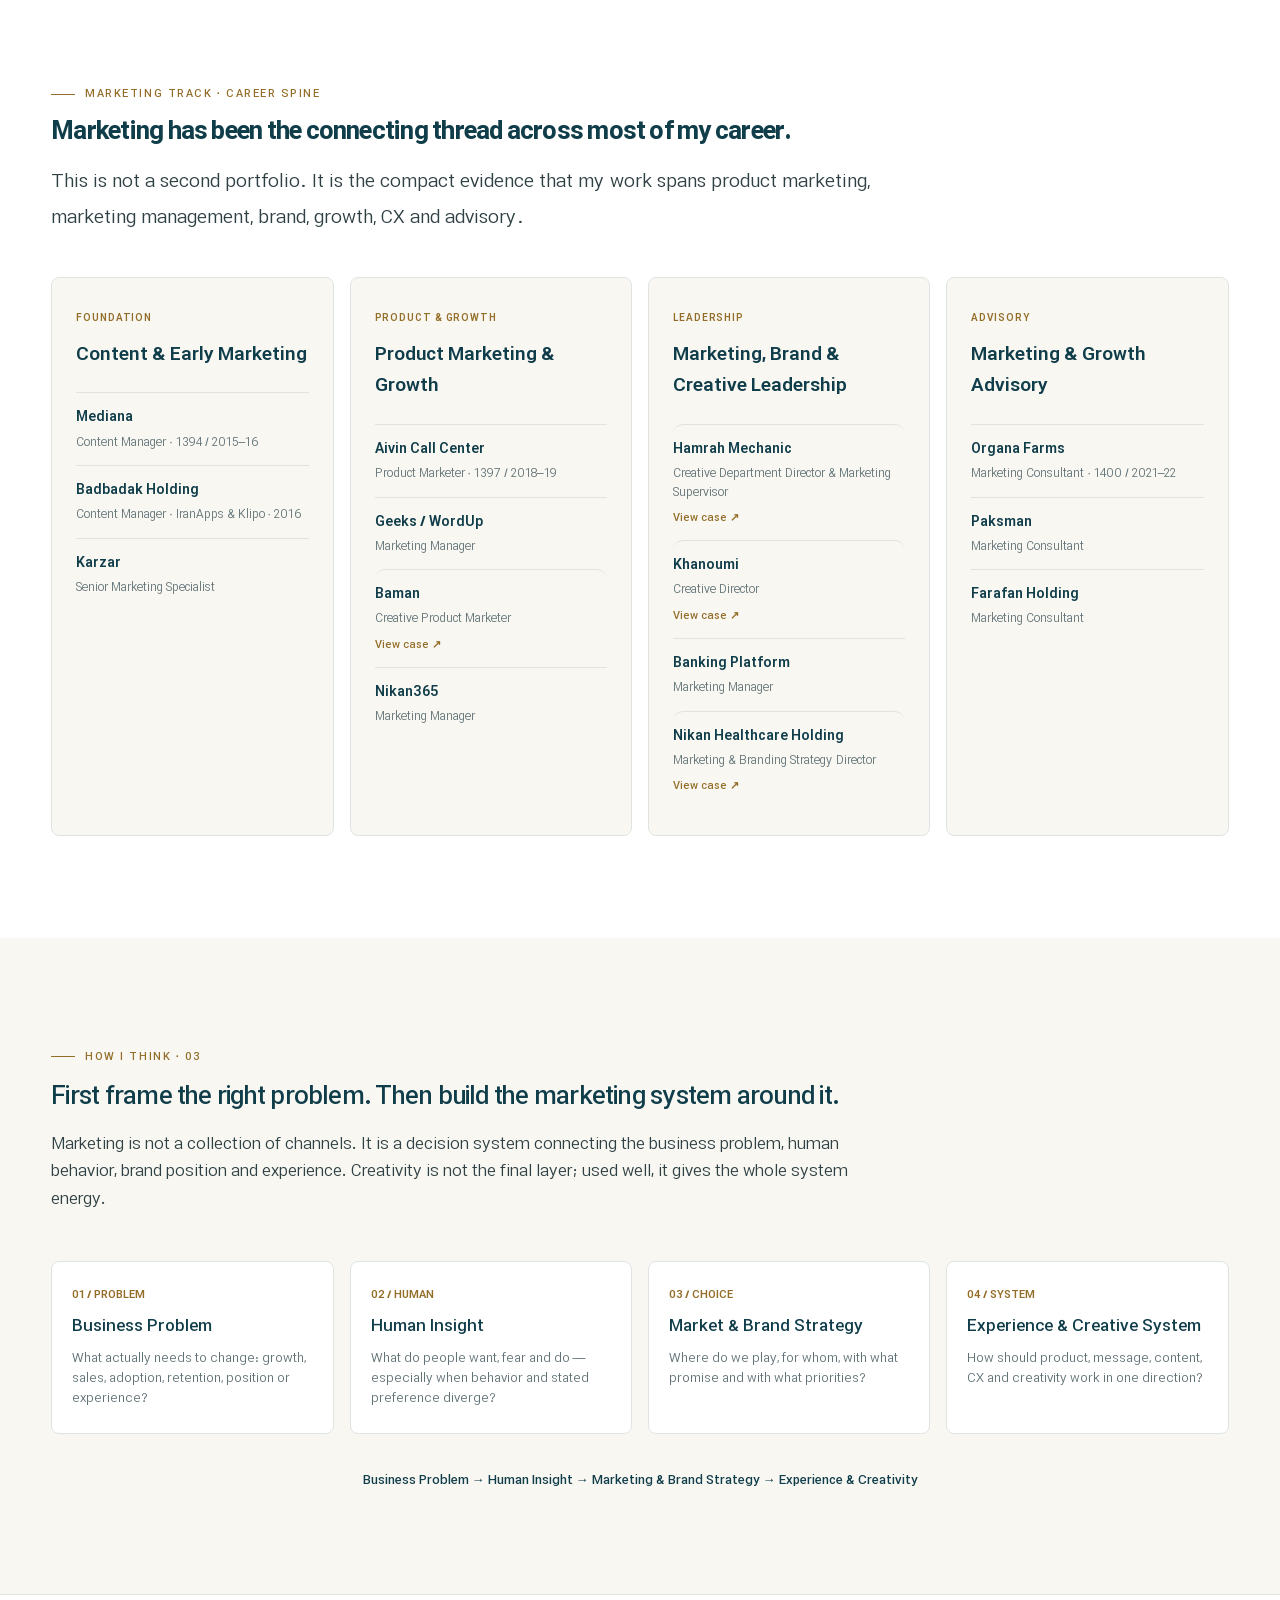
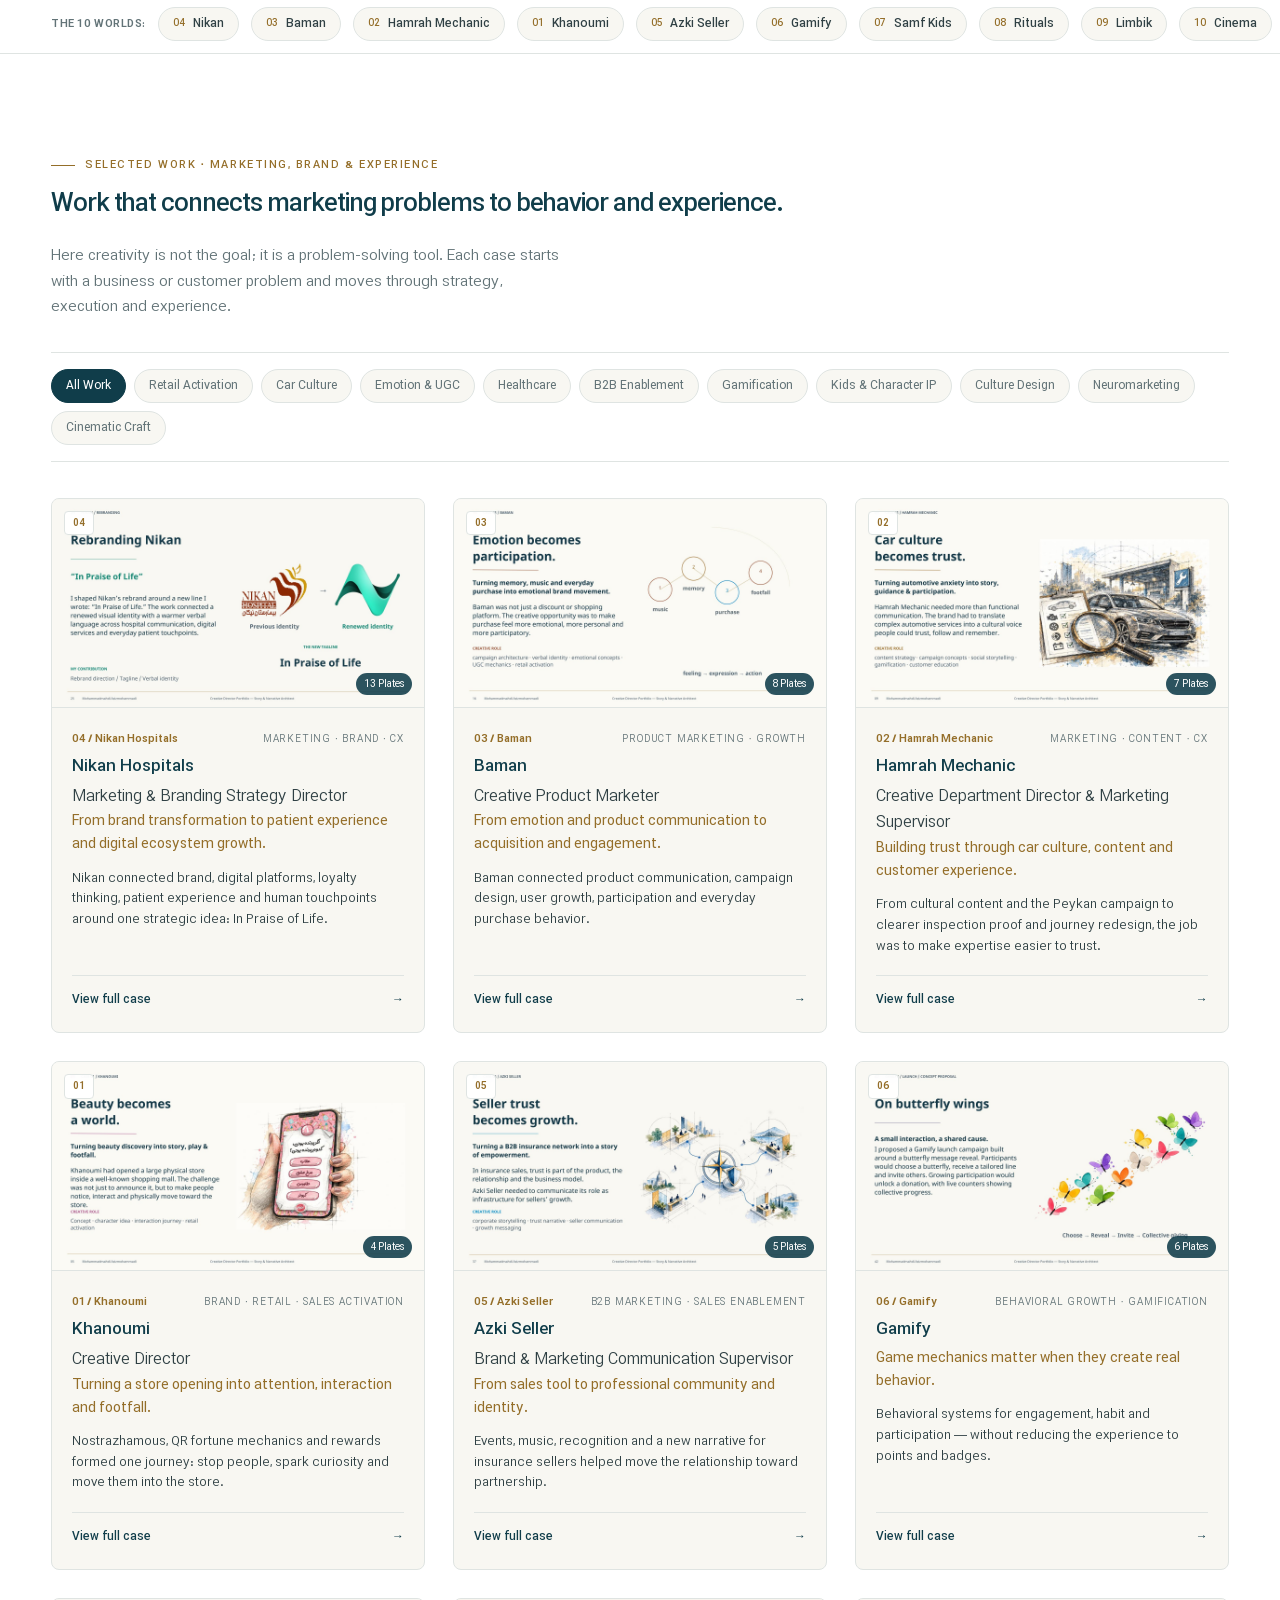
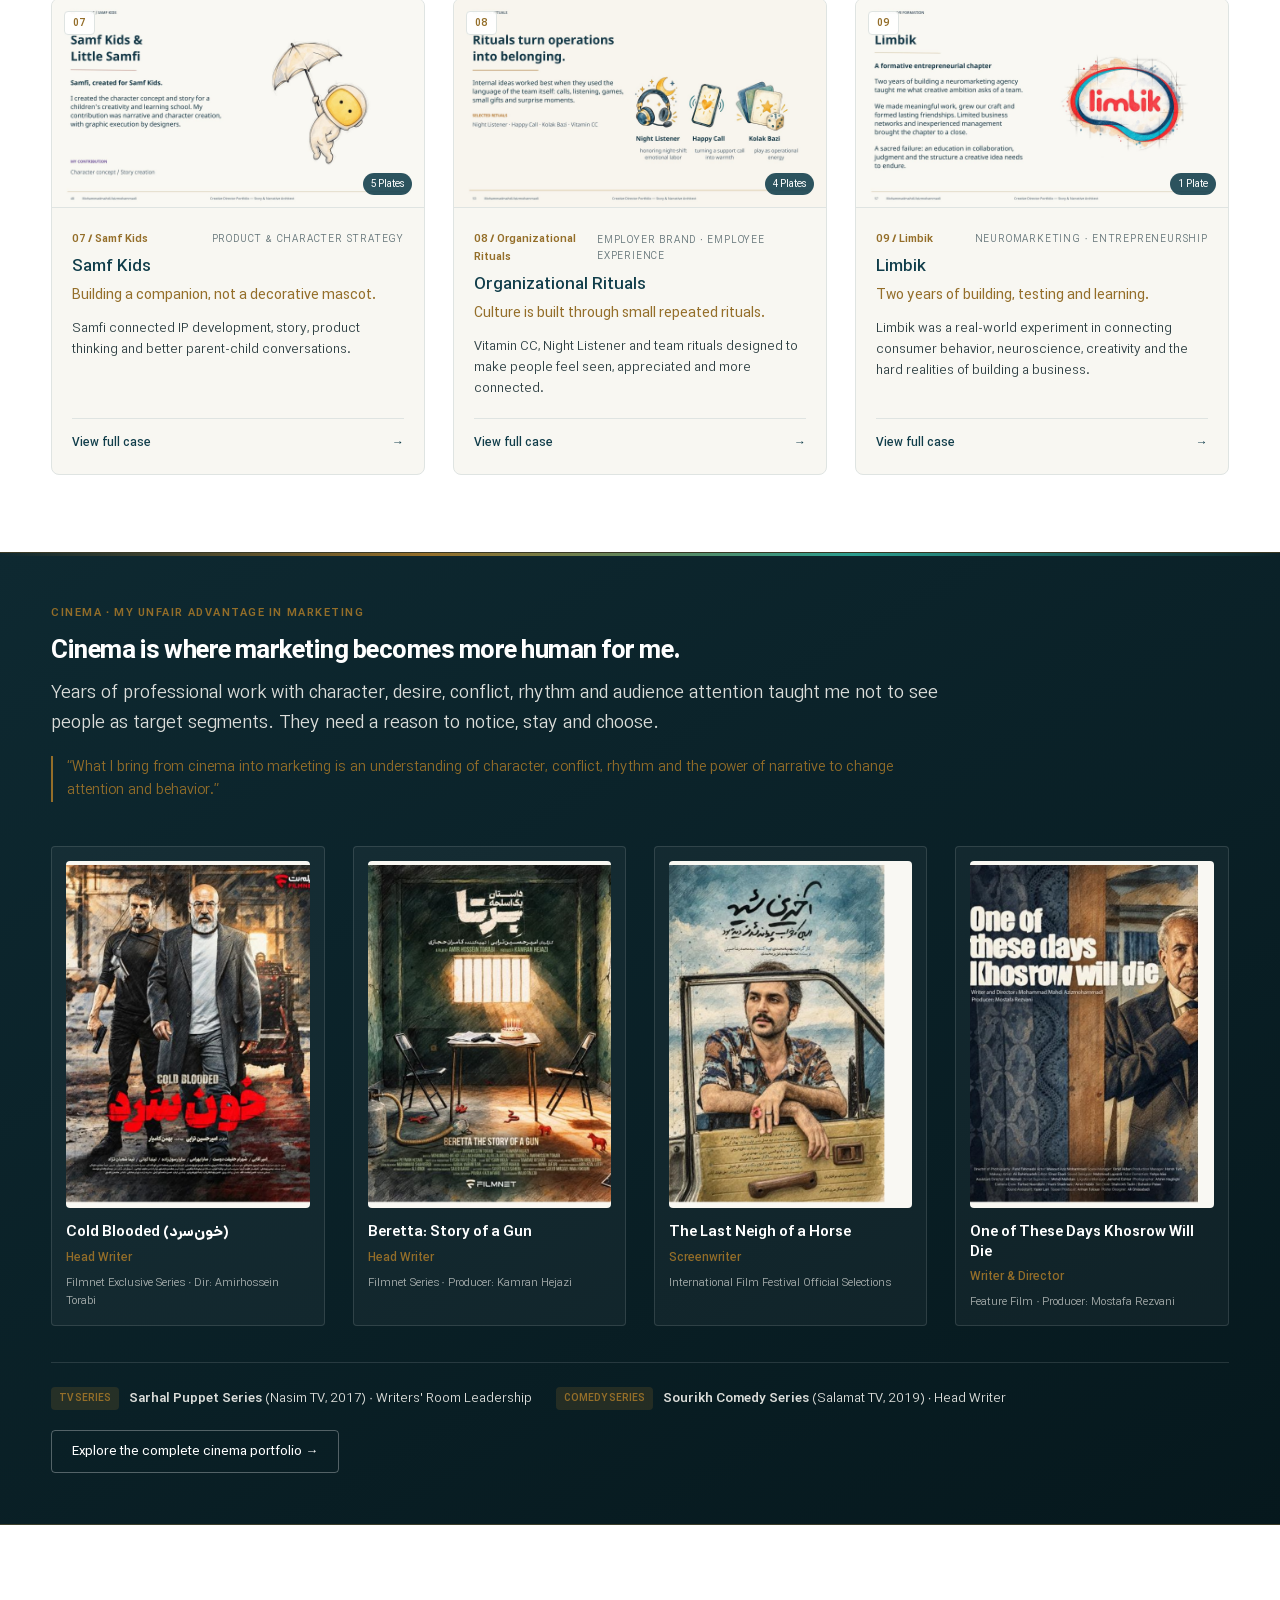
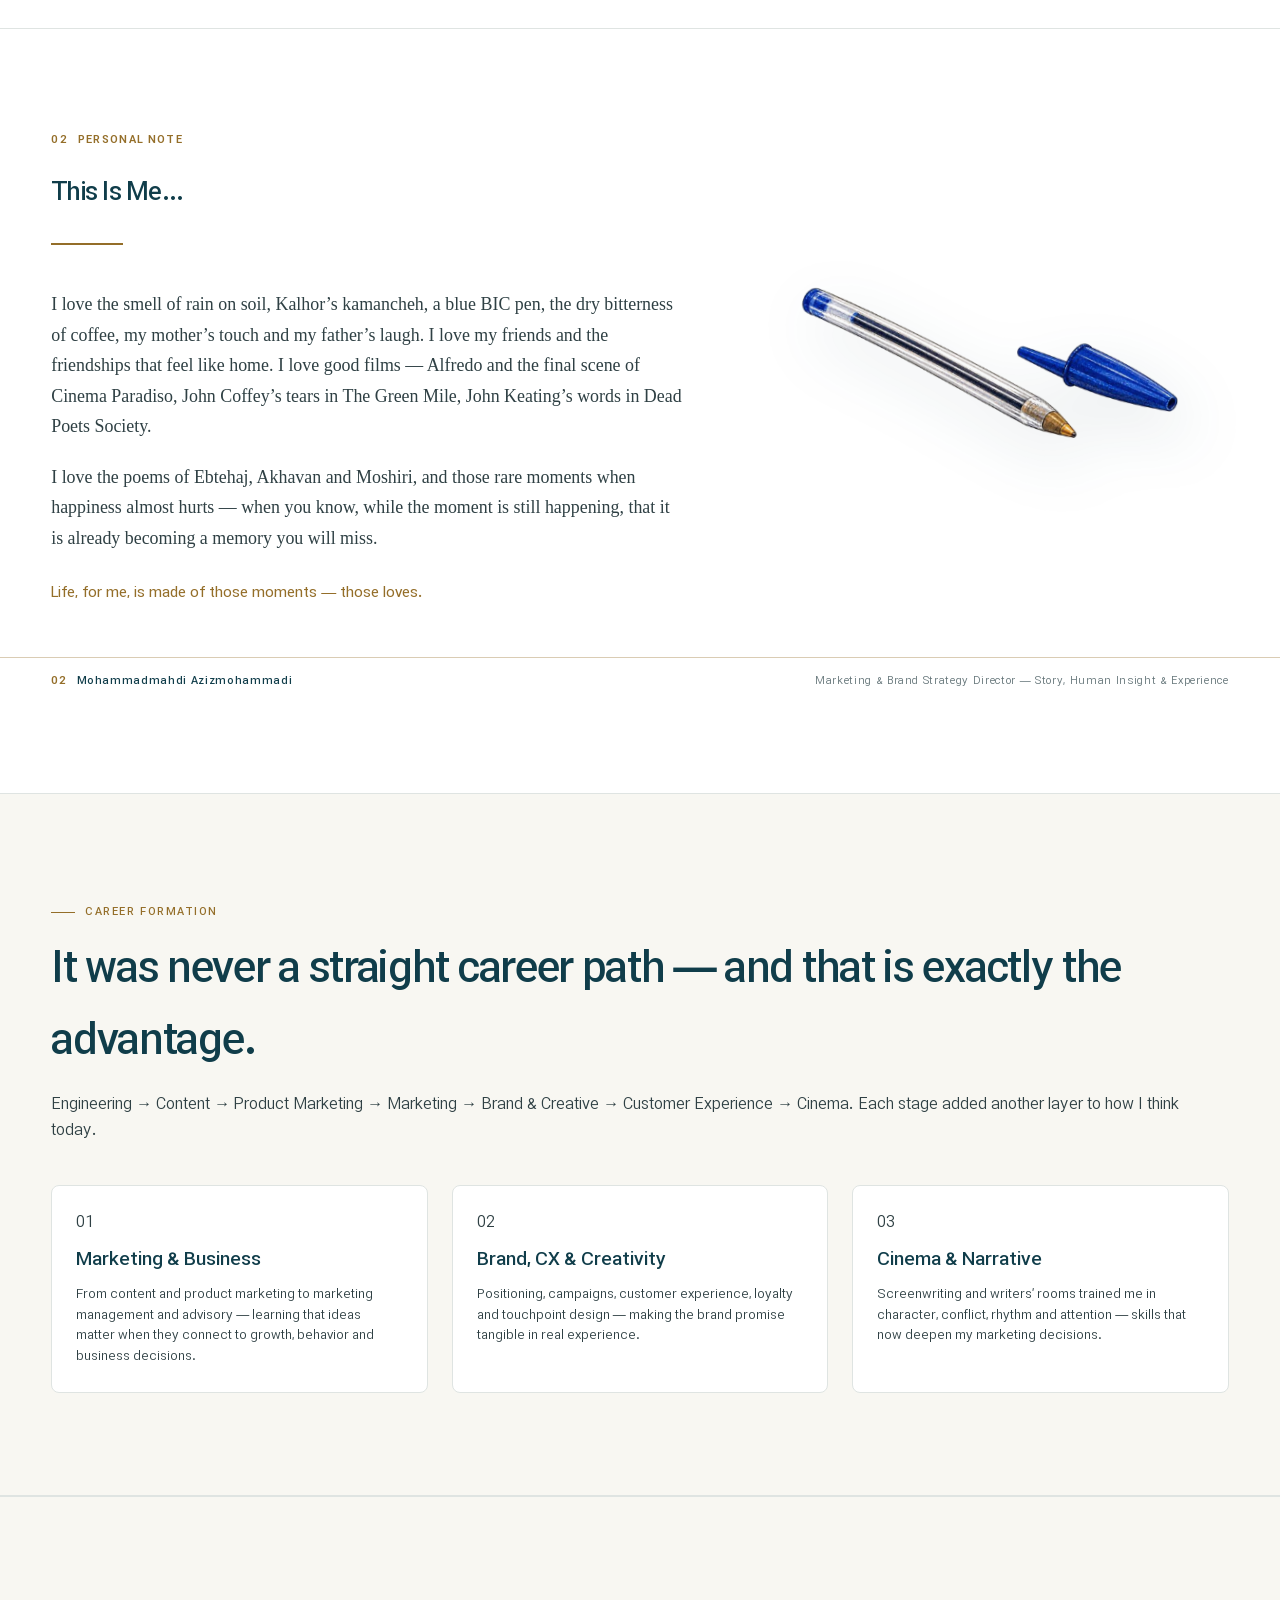
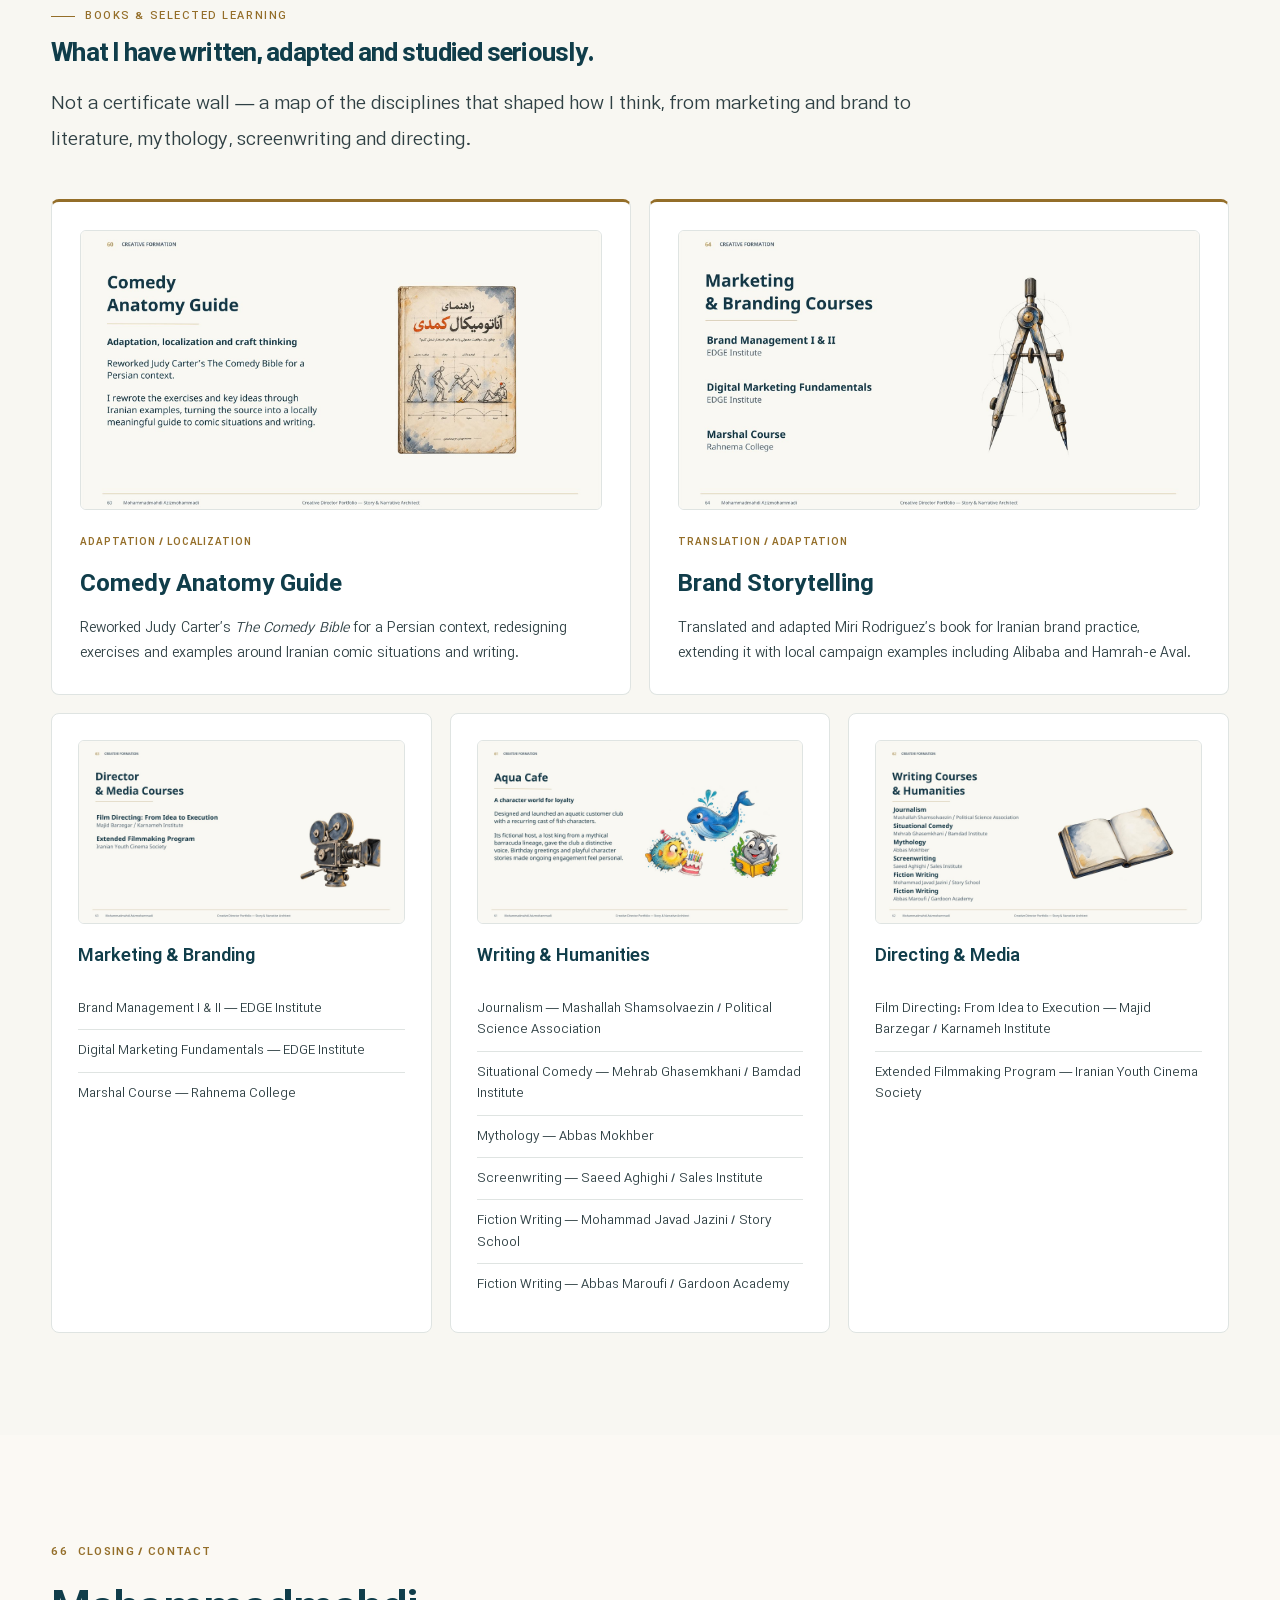
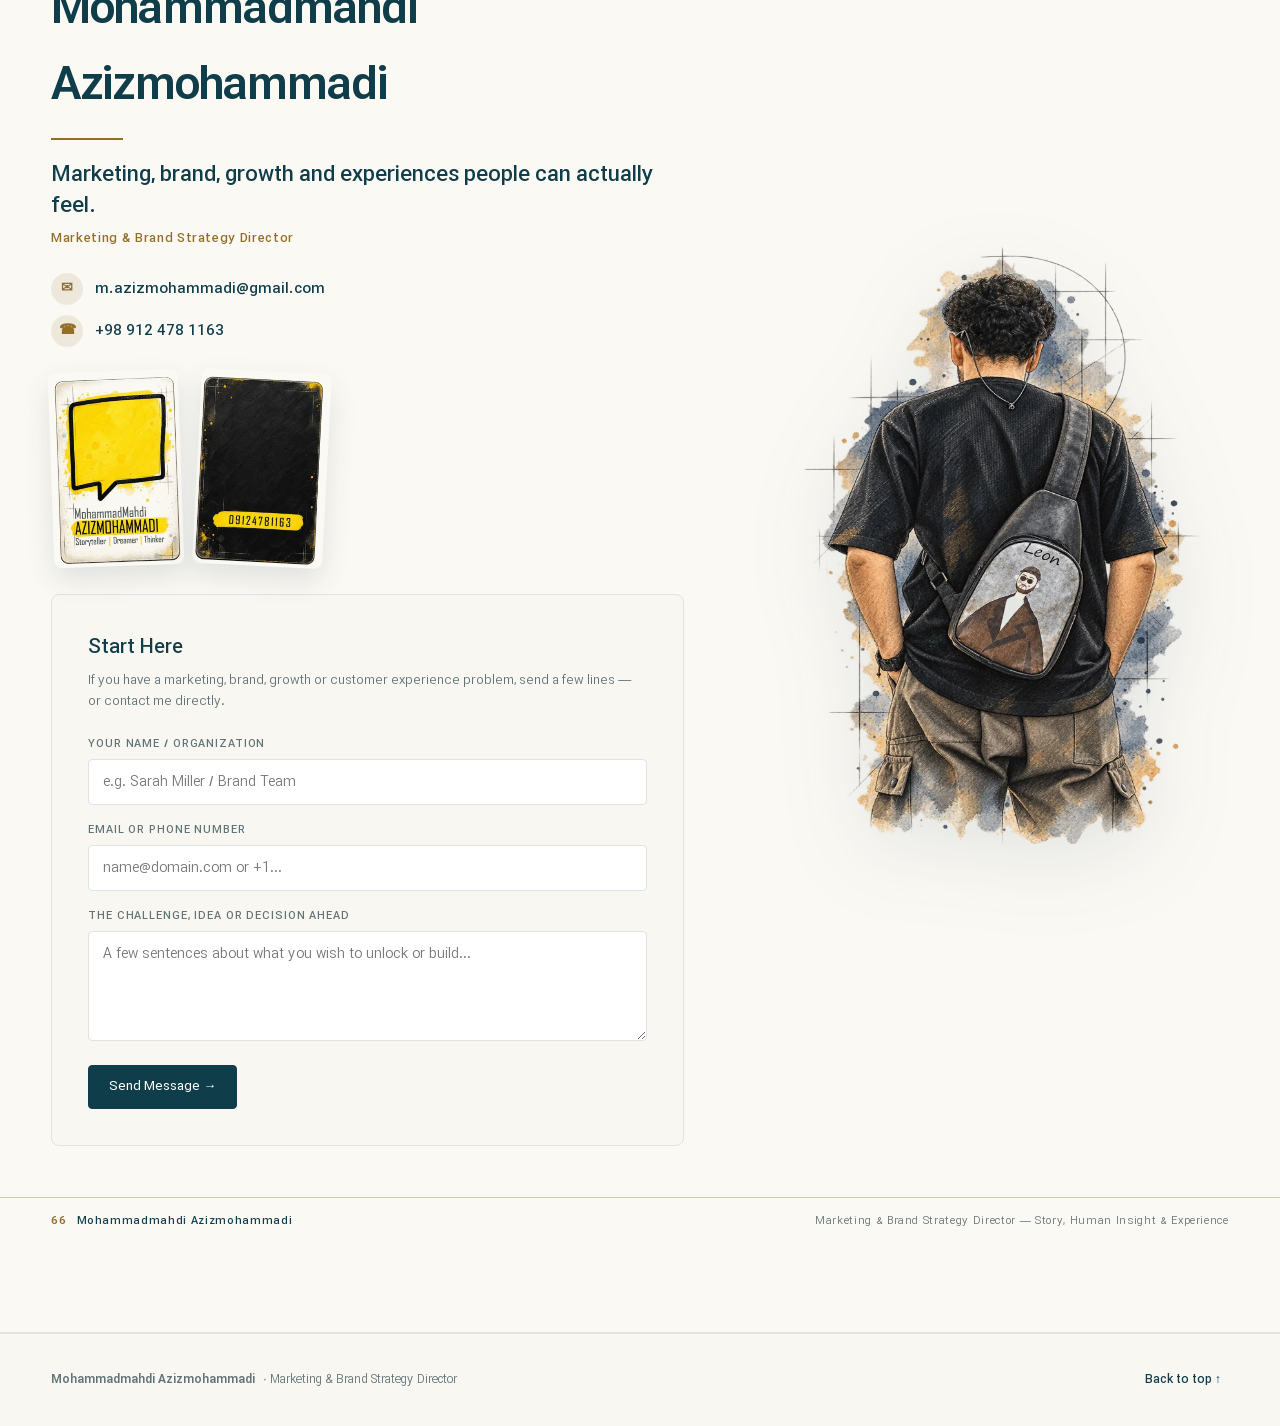
==== commit 40bbb3cb: "Update English portfolio roles and add CV download" ====
--- a/index.html
+++ b/index.html
@@ -49,10 +49,10 @@
 <link href="https://fonts.googleapis.com" rel="preconnect"/>
 <link crossorigin="" href="https://fonts.gstatic.com" rel="preconnect"/>
 <link href="https://fonts.googleapis.com/css2?family=IBM+Plex+Sans:wght@300;400;500;600;700&amp;family=Vazirmatn:wght@400;500;600;700&amp;display=swap" rel="stylesheet"/>
-<link href="portfolio.css?v=20261127-5" rel="stylesheet"/>
-<meta name="portfolio-build" content="20261127-5">
+<link href="portfolio.css?v=20261127-6" rel="stylesheet"/>
+<meta name="portfolio-build" content="20261127-6">
 </head>
-<body data-build="20261127-5">
+<body data-build="20261127-6">
 <a class="skip-link" href="#cases">Skip to projects</a>
 <!-- Architectural Laser Scan Curtain Transition -->
 <div aria-hidden="true" class="architectural-curtain" id="architecturalCurtain">
@@ -226,6 +226,7 @@
 <div class="hero-actions">
 <a class="btn-primary" href="#cases">Selected Work →</a>
 <a class="btn-secondary" href="#marketing-track">My Marketing Track</a>
+<a class="btn-secondary cv-download-btn" href="assets/docs/Mohammadmahdi_Azizmohammadi_CV.pdf" download>Download CV PDF ↓</a>
 </div>
 </div>
 <!-- Direct Transparent Portrait Artwork: No White Cards, No Frames -->
@@ -267,8 +268,8 @@
 </div>
 <div class="marketing-track-grid">
 <article class="track-card"><span class="track-kicker">FOUNDATION</span><h3>Content &amp; Early Marketing</h3><div class="track-role"><b>Mediana</b><span>Content Manager · 1394 / 2015–16</span></div><div class="track-role"><b>Badbadak Holding</b><span>Content Manager · IranApps &amp; Klipo · 2016</span></div><div class="track-role"><b>Karzar</b><span>Senior Marketing Specialist</span></div></article>
-<article class="track-card"><span class="track-kicker">PRODUCT &amp; GROWTH</span><h3>Product Marketing &amp; Growth</h3><div class="track-role"><b>Aivin Call Center</b><span>Product Marketer · 1397 / 2018–19</span></div><div class="track-role"><b>Geeks / WordUp</b><span>Marketing Manager</span></div><div class="track-role track-role-link" data-open-case="baman" role="button" tabindex="0" onclick="event.stopPropagation(); openWorldLanding('baman'); return false;"><b>Baman</b><span>Product Marketing Lead</span><small>View case ↗</small></div></article>
-<article class="track-card"><span class="track-kicker">LEADERSHIP</span><h3>Marketing, Brand &amp; Creative Leadership</h3><div class="track-role track-role-link" data-open-case="hamrah" role="button" tabindex="0" onclick="event.stopPropagation(); openWorldLanding('hamrah'); return false;"><b>Hamrah Mechanic</b><span>Creative Marketing Supervisor → Creative Director</span><small>View case ↗</small></div><div class="track-role track-role-link" data-open-case="khanoumi" role="button" tabindex="0" onclick="event.stopPropagation(); openWorldLanding('khanoumi'); return false;"><b>Khanoumi</b><span>Creative Director</span><small>View case ↗</small></div><div class="track-role"><b>Banking Platform</b><span>Marketing Manager</span></div><div class="track-role track-role-link" data-open-case="nikan" role="button" tabindex="0" onclick="event.stopPropagation(); openWorldLanding('nikan'); return false;"><b>Nikan Healthcare Holding</b><span>Marketing &amp; Brand Strategy Director</span><small>View case ↗</small></div></article>
+<article class="track-card"><span class="track-kicker">PRODUCT &amp; GROWTH</span><h3>Product Marketing &amp; Growth</h3><div class="track-role"><b>Aivin Call Center</b><span>Product Marketer · 1397 / 2018–19</span></div><div class="track-role"><b>Geeks / WordUp</b><span>Marketing Manager</span></div><div class="track-role track-role-link" data-open-case="baman" role="button" tabindex="0" onclick="event.stopPropagation(); openWorldLanding('baman'); return false;"><b>Baman</b><span>Creative Product Marketer</span><small>View case ↗</small></div><div class="track-role"><b>Nikan365</b><span>Marketing Manager</span></div></article>
+<article class="track-card"><span class="track-kicker">LEADERSHIP</span><h3>Marketing, Brand &amp; Creative Leadership</h3><div class="track-role track-role-link" data-open-case="hamrah" role="button" tabindex="0" onclick="event.stopPropagation(); openWorldLanding('hamrah'); return false;"><b>Hamrah Mechanic</b><span>Creative Department Director &amp; Marketing Supervisor</span><small>View case ↗</small></div><div class="track-role track-role-link" data-open-case="khanoumi" role="button" tabindex="0" onclick="event.stopPropagation(); openWorldLanding('khanoumi'); return false;"><b>Khanoumi</b><span>Creative Director</span><small>View case ↗</small></div><div class="track-role"><b>Banking Platform</b><span>Marketing Manager</span></div><div class="track-role track-role-link" data-open-case="nikan" role="button" tabindex="0" onclick="event.stopPropagation(); openWorldLanding('nikan'); return false;"><b>Nikan Healthcare Holding</b><span>Marketing &amp; Branding Strategy Director</span><small>View case ↗</small></div></article>
 <article class="track-card"><span class="track-kicker">ADVISORY</span><h3>Marketing &amp; Growth Advisory</h3><div class="track-role"><b>Organa Farms</b><span>Marketing Consultant · 1400 / 2021–22</span></div><div class="track-role"><b>Paksman</b><span>Marketing Consultant</span></div><div class="track-role"><b>Farafan Holding</b><span>Marketing Consultant</span></div></article>
 </div>
 </div>
@@ -373,6 +374,7 @@
 <span class="case-cat">Marketing · Brand · CX</span>
 </div>
 <h3 class="case-title">Nikan Hospitals</h3>
+<div class="case-role">Marketing &amp; Branding Strategy Director</div>
 <p class="case-headline">From brand transformation to patient experience and digital ecosystem growth.</p>
 <p class="case-desc">Nikan connected brand, digital platforms, loyalty thinking, patient experience and human touchpoints around one strategic idea: In Praise of Life.</p>
 <div class="case-action">
@@ -392,6 +394,7 @@
 <span class="case-cat">Product Marketing · Growth</span>
 </div>
 <h3 class="case-title">Baman</h3>
+<div class="case-role">Creative Product Marketer</div>
 <p class="case-headline">From emotion and product communication to acquisition and engagement.</p>
 <p class="case-desc">Baman connected product communication, campaign design, user growth, participation and everyday purchase behavior.</p>
 <div class="case-action">
@@ -411,6 +414,7 @@
 <span class="case-cat">Marketing · Content · CX</span>
 </div>
 <h3 class="case-title">Hamrah Mechanic</h3>
+<div class="case-role">Creative Department Director &amp; Marketing Supervisor</div>
 <p class="case-headline">Building trust through car culture, content and customer experience.</p>
 <p class="case-desc">From cultural content and the Peykan campaign to clearer inspection proof and journey redesign, the job was to make expertise easier to trust.</p>
 <div class="case-action">
@@ -430,6 +434,7 @@
 <span class="case-cat">Brand · Retail · Sales Activation</span>
 </div>
 <h3 class="case-title">Khanoumi</h3>
+<div class="case-role">Creative Director</div>
 <p class="case-headline">Turning a store opening into attention, interaction and footfall.</p>
 <p class="case-desc">Nostrazhamous, QR fortune mechanics and rewards formed one journey: stop people, spark curiosity and move them into the store.</p>
 <div class="case-action">
@@ -449,6 +454,7 @@
 <span class="case-cat">B2B Marketing · Sales Enablement</span>
 </div>
 <h3 class="case-title">Azki Seller</h3>
+<div class="case-role">Brand &amp; Marketing Communication Supervisor</div>
 <p class="case-headline">From sales tool to professional community and identity.</p>
 <p class="case-desc">Events, music, recognition and a new narrative for insurance sellers helped move the relationship toward partnership.</p>
 <div class="case-action">
@@ -849,6 +855,6 @@
 </div>
 <div aria-label="Slide Thumbnails" class="deck-thumbnail-strip" id="deckThumbStrip" role="region"></div>
 </div>
-<script src="portfolio.js?v=20261127-5"></script>
+<script src="portfolio.js?v=20261127-6"></script>
 </body>
 </html>
--- a/portfolio.css
+++ b/portfolio.css
@@ -3287,3 +3287,74 @@
   .world-hero-title{font-size:29px!important}
 }
 /* END_TYPOGRAPHY_SCALE_V4 */
+
+
+/* TYPOGRAPHY_SCALE_V5 — deliberately compact web scale */
+.hero-title-name{
+  font-size:clamp(25px,2.35vw,36px)!important;
+  line-height:1.12!important;
+}
+.hero-title-role{
+  font-size:clamp(17px,1.65vw,23px)!important;
+  line-height:1.2!important;
+}
+.marketing-section-head h2,
+.pov-header h2,
+.cases-header h2,
+.note-copy h2,
+.formation-copy h2,
+.learning-section h2,
+.cinema-title,
+.contact-info h2{
+  font-size:clamp(23px,2vw,30px)!important;
+  line-height:1.26!important;
+}
+.case-title{
+  font-size:clamp(17px,1.3vw,20px)!important;
+}
+.case-headline{
+  font-size:14px!important;
+}
+.world-hero-title{
+  font-size:clamp(24px,2.3vw,34px)!important;
+  line-height:1.2!important;
+  margin-bottom:8px!important;
+}
+.world-hero-headline{
+  font-size:clamp(14px,1.15vw,17px)!important;
+  line-height:1.55!important;
+  max-width:780px!important;
+}
+.world-pillar-card .pillar-label{
+  font-size:12px!important;
+}
+.world-pillar-card .pillar-body{
+  font-size:14px!important;
+  line-height:1.7!important;
+}
+.world-plates-header h2,
+.world-plates-title,
+.world-section-title{
+  font-size:clamp(20px,1.75vw,26px)!important;
+}
+.plate-caption-title{
+  font-size:15px!important;
+}
+.plate-caption-text{
+  font-size:13px!important;
+  line-height:1.7!important;
+}
+@media (max-width:700px){
+  .hero-title-name{font-size:28px!important}
+  .hero-title-role{font-size:19px!important}
+  .marketing-section-head h2,
+  .pov-header h2,
+  .cases-header h2,
+  .note-copy h2,
+  .formation-copy h2,
+  .learning-section h2,
+  .cinema-title,
+  .contact-info h2{font-size:25px!important}
+  .world-hero-title{font-size:27px!important}
+}
+/* END_TYPOGRAPHY_SCALE_V5 */
